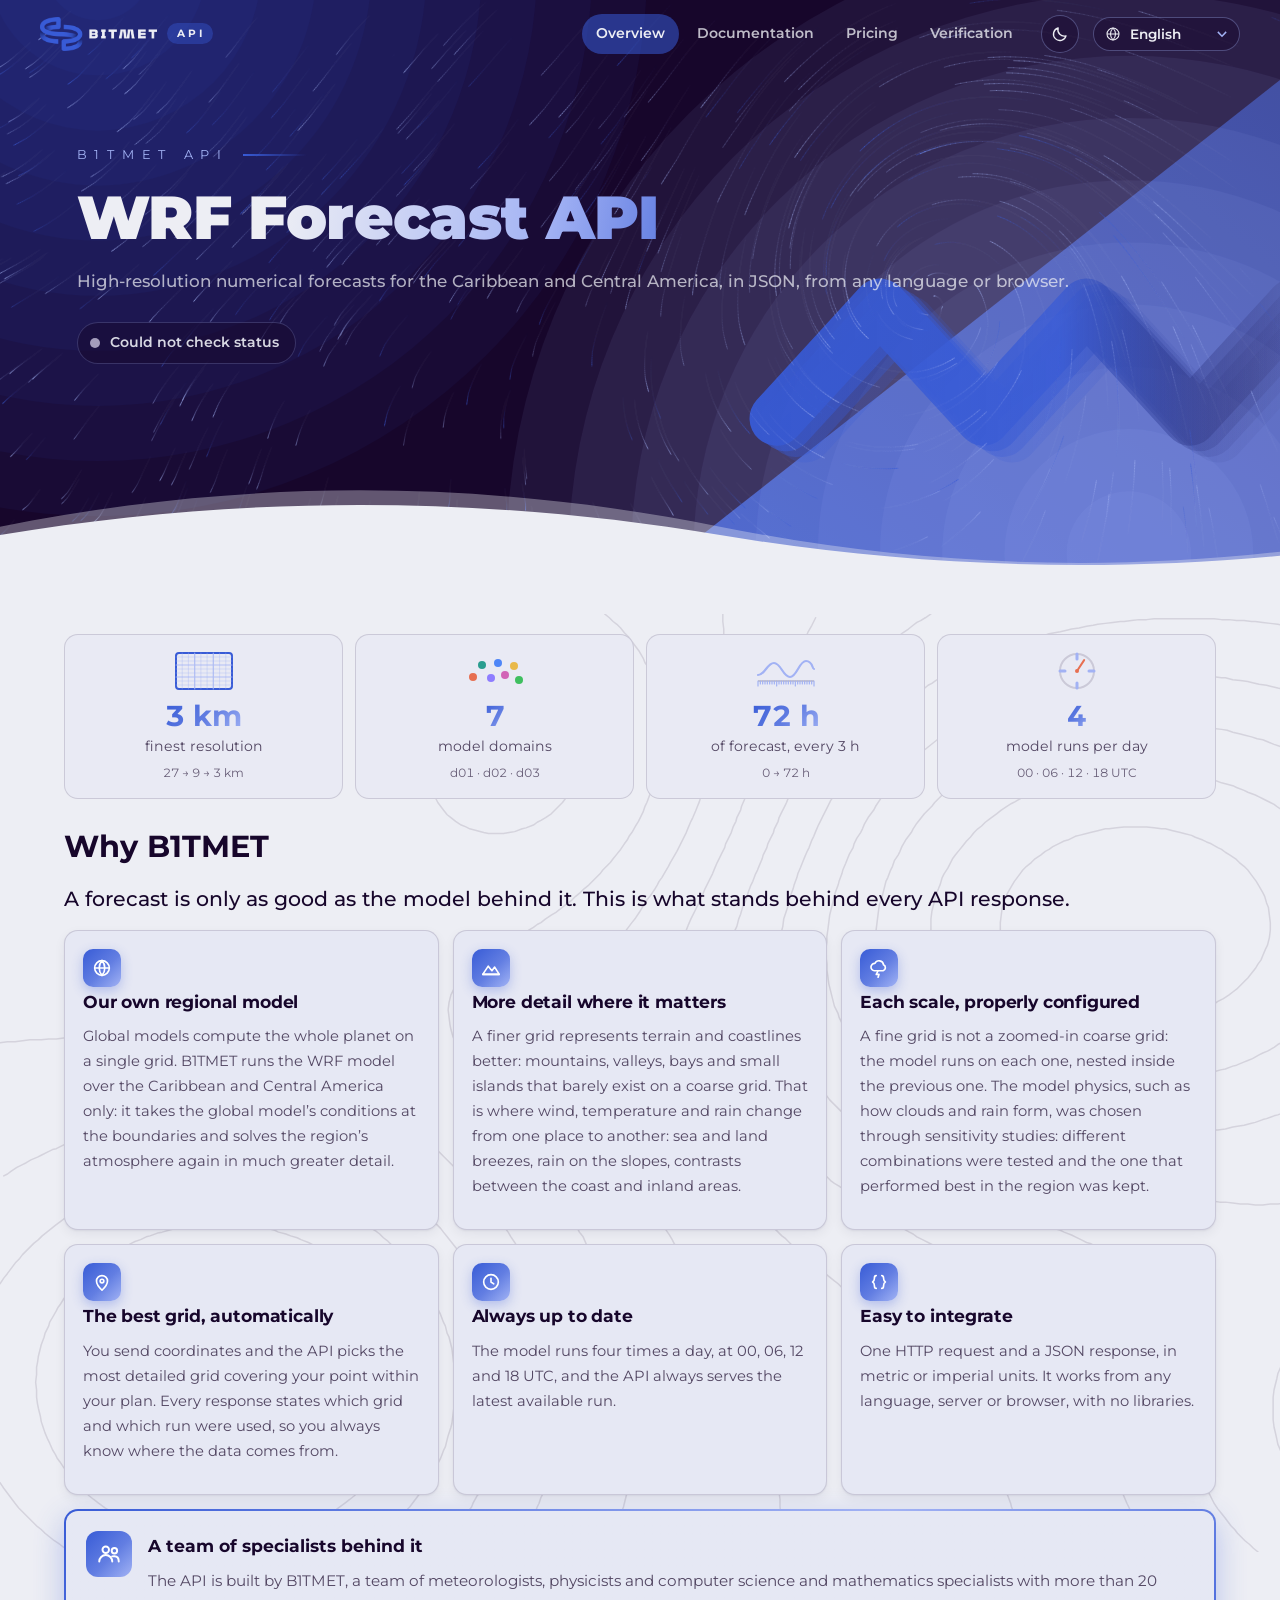
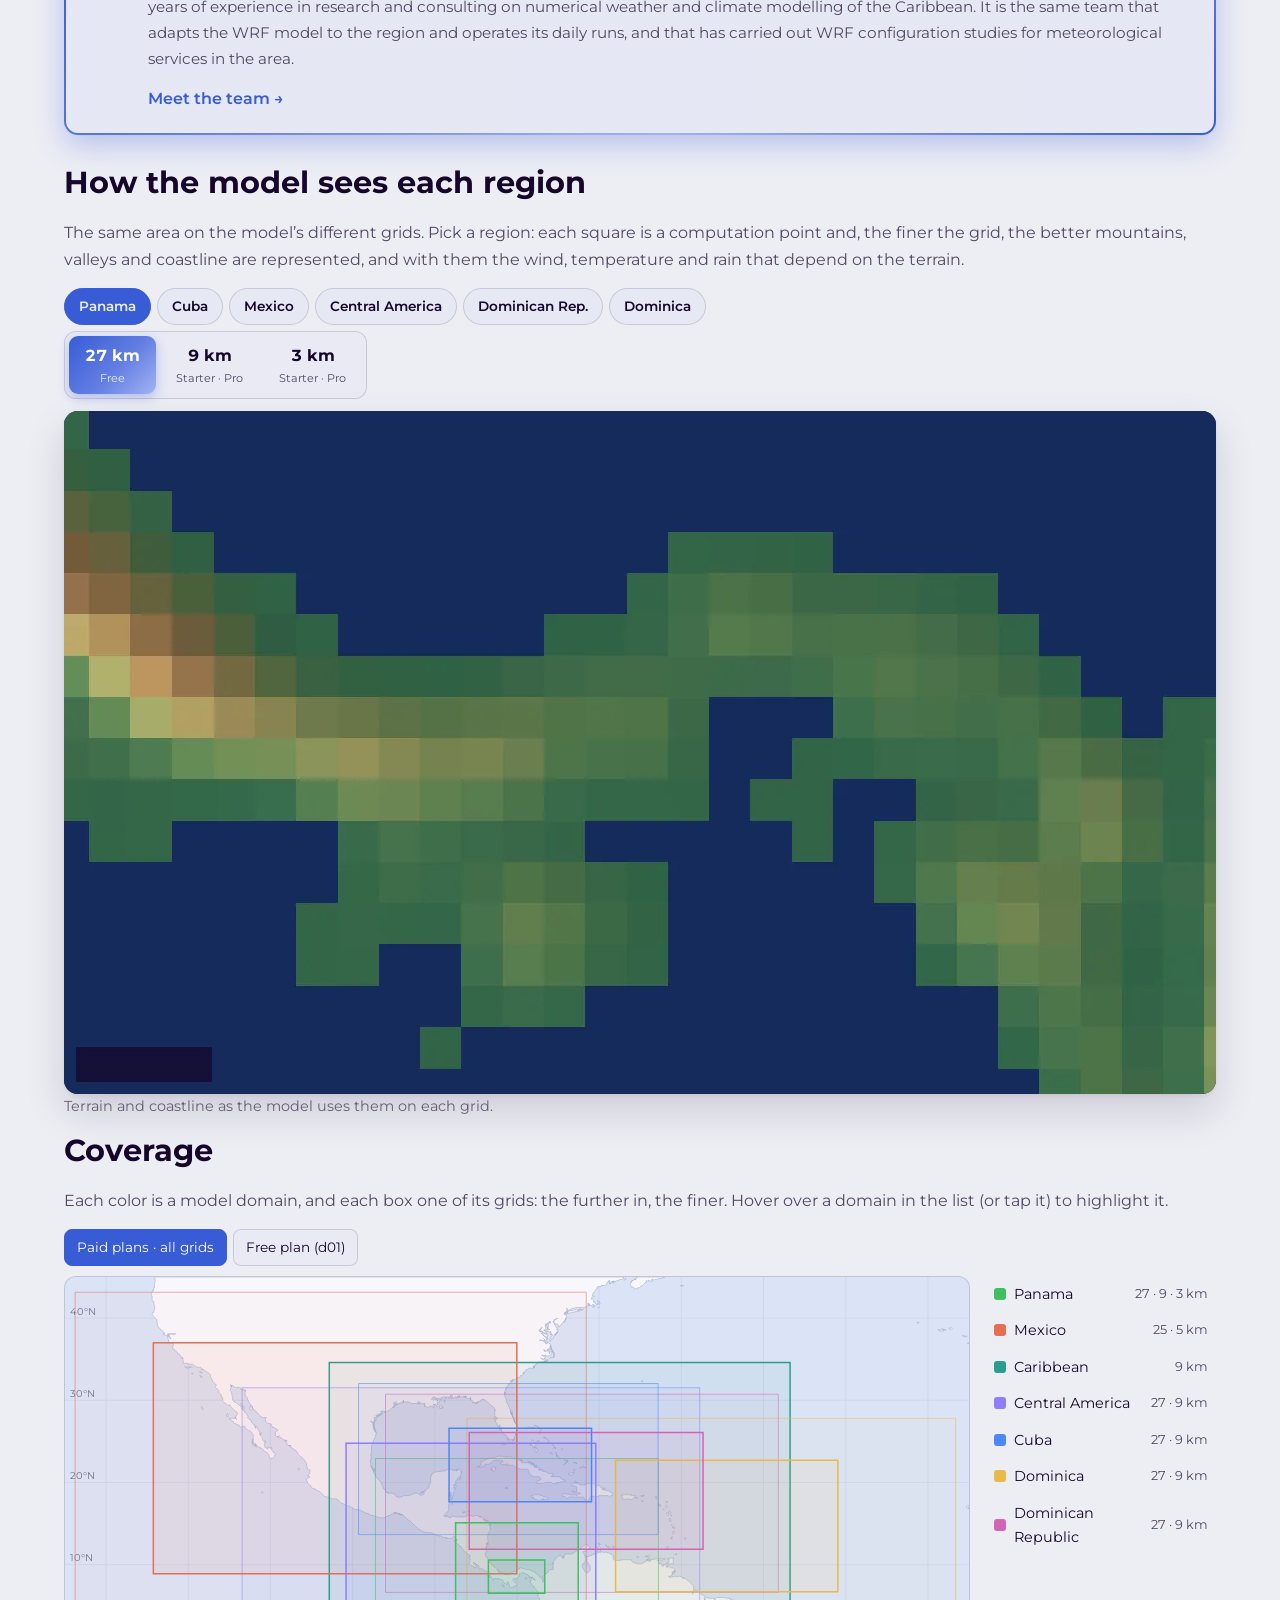
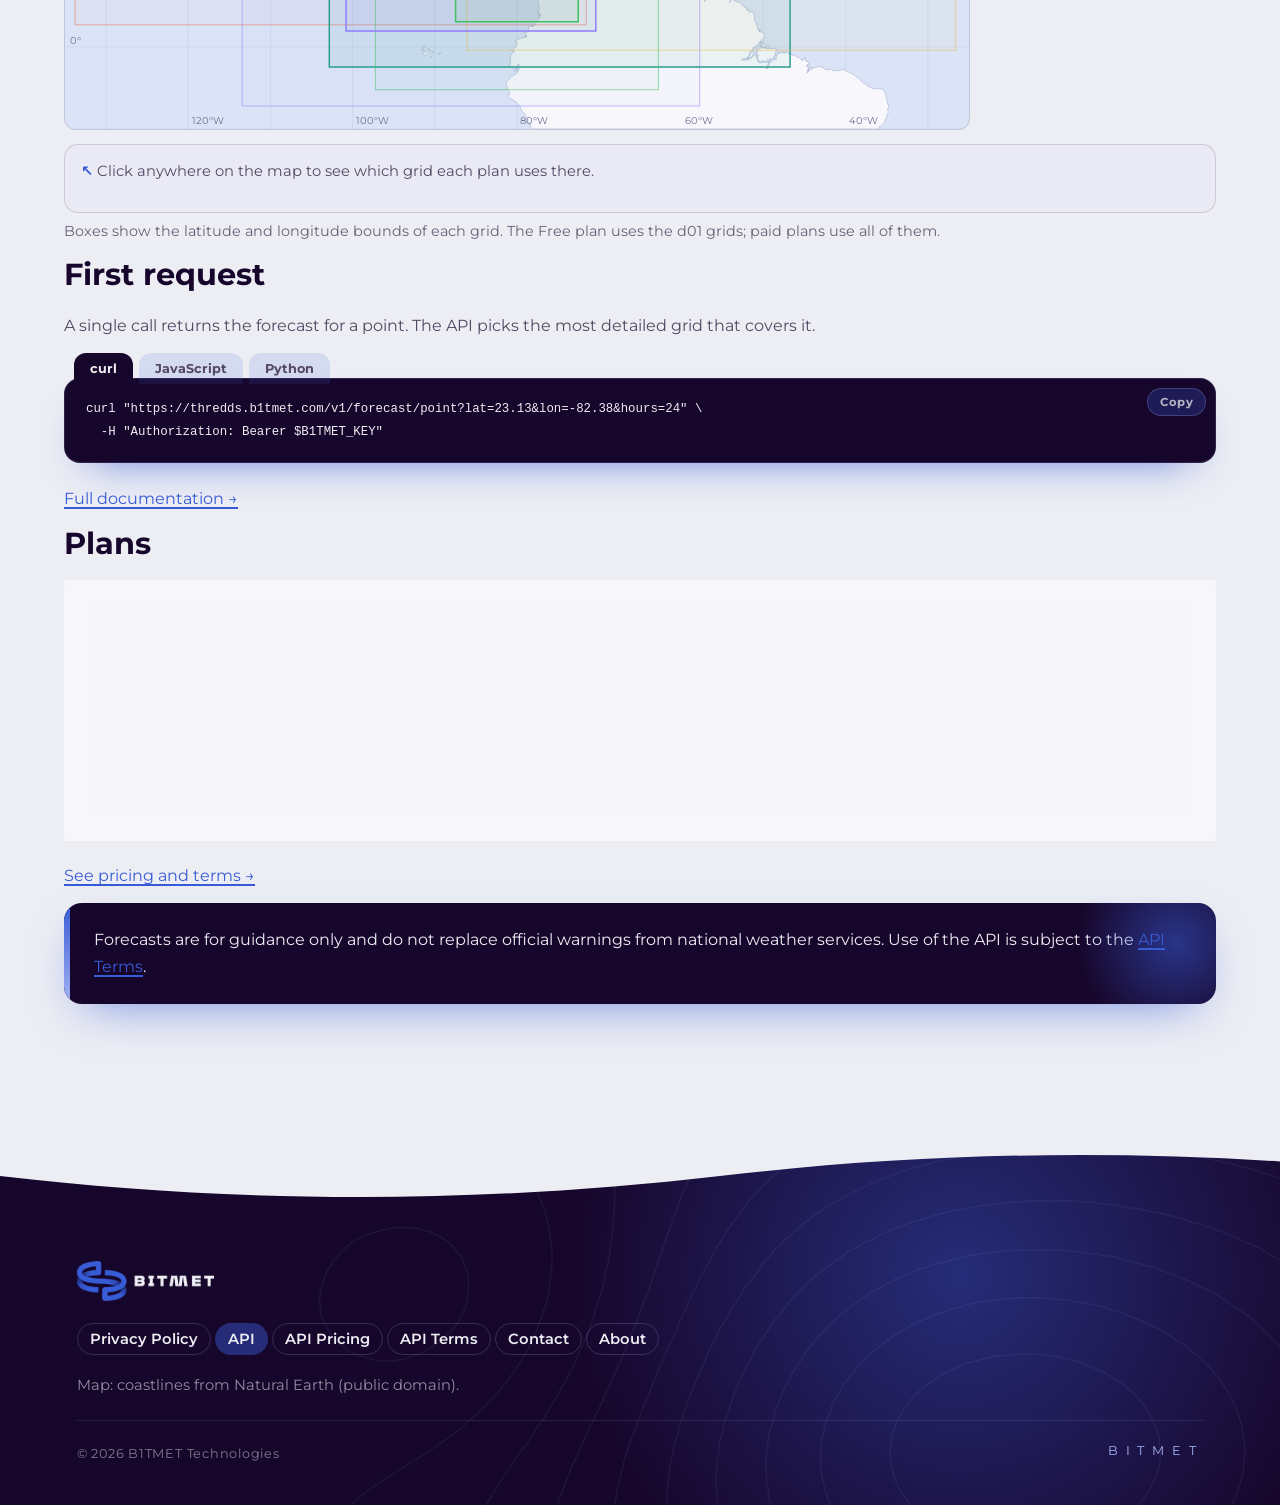
==== index.html @ 3e36da36 "API: portada, docs, precios, alta, claves, verificación y textos legales" ====
<!DOCTYPE html>
<html lang="es" data-lang="es">
  <head>
    <meta charset="utf-8" />
    <meta name="viewport" content="width=device-width, initial-scale=1" />
    <title>API de pronóstico · Forecast API — B1TMET</title>
    <meta name="description" content="API de pronóstico WRF de alta resolución para el Caribe y Centroamérica / High-resolution WRF forecast API for the Caribbean and Central America" />
    <!-- Tarjeta al compartir el enlace (Open Graph / X); en inglés para todos los idiomas -->
    <meta property="og:type" content="website" />
    <meta property="og:site_name" content="B1TMET" />
    <meta property="og:title" content="B1TMET WRF Forecast API" />
    <meta property="og:description" content="High-resolution WRF forecasts for the Caribbean and Central America, up to 3 km, as JSON. Try it on the map, no key needed." />
    <meta property="og:url" content="https://b1tmet.github.io/api/" />
    <meta property="og:image" content="https://b1tmet.github.io/api/assets/og-api.jpg" />
    <meta property="og:image:width" content="1200" />
    <meta property="og:image:height" content="630" />
    <meta property="og:image:alt" content="B1TMET WRF Forecast API — Caribbean &amp; Central America, up to 3 km" />
    <meta name="twitter:card" content="summary_large_image" />
    <meta name="theme-color" content="#17062b" />
    <link rel="icon" href="favicon.ico" sizes="any" />
    <link rel="preload" href="assets/fonts/montserrat-400.woff2" as="font" type="font/woff2" crossorigin />
    <link rel="stylesheet" href="assets/marca.css" />
    <link rel="stylesheet" href="assets/api-comp.css" />
    <script>
      (function () {
        var d = document.documentElement;
        d.className += " js";
        var hr = new Date().getHours();
        d.setAttribute("data-tod", hr >= 5 && hr < 8 ? "dawn" : hr >= 8 && hr < 17 ? "day" : hr >= 17 && hr < 20 ? "dusk" : "night");
        try { var th = localStorage.getItem("b1t-theme"); if (th === "dark" || th === "light") d.setAttribute("data-theme", th); } catch (e) {}

        var S = ["es", "en", "pt", "fr", "it", "nl"], l = null;
        try { l = new URLSearchParams(location.search).get("lang"); } catch (e) {}
        if (S.indexOf(l) >= 0) { try { localStorage.setItem("b1t-lang", l); } catch (e) {} }
        else { try { l = localStorage.getItem("b1t-lang"); } catch (e) {} }
        if (S.indexOf(l) < 0) {
          l = "en";
          var list = navigator.languages || [navigator.language || "en"];
          for (var i = 0; i < list.length; i++) {
            var c = String(list[i] || "").slice(0, 2).toLowerCase();
            if (S.indexOf(c) >= 0) { l = c; break; }
          }
        }
        document.documentElement.setAttribute("data-lang", l);
        document.documentElement.lang = l;
      })();
    </script>
  </head>
  <body>
    <div class="progress" aria-hidden="true"></div>

    <header class="top">
      <a class="brand" href="index.html"><img src="assets/logo-h-light.png" alt="B1TMET" width="138" height="40" /><small>API</small></a>
      <nav class="top-nav" aria-label="API">
        <a href="index.html" aria-current="page"><span lang="es">Inicio</span><span lang="en">Overview</span><span lang="pt">Início</span><span lang="fr">Aperçu</span><span lang="it">Panoramica</span><span lang="nl">Overzicht</span></a>
        <a href="docs.html"><span lang="es">Documentación</span><span lang="en">Documentation</span><span lang="pt">Documentação</span><span lang="fr">Documentation</span><span lang="it">Documentazione</span><span lang="nl">Documentatie</span></a>
        <a href="precios.html"><span lang="es">Precios</span><span lang="en">Pricing</span><span lang="pt">Preços</span><span lang="fr">Tarifs</span><span lang="it">Prezzi</span><span lang="nl">Prijzen</span></a>
        <a href="verificacion.html"><span lang="es">Verificación</span><span lang="en">Verification</span><span lang="pt">Verificação</span><span lang="fr">Vérification</span><span lang="it">Verifica</span><span lang="nl">Verificatie</span></a>
      </nav>
      <button class="theme" type="button" aria-label="Tema">
        <svg class="moon" viewBox="0 0 24 24" aria-hidden="true"><path d="M20 14.5A8.5 8.5 0 0 1 9.5 4a8.5 8.5 0 1 0 10.5 10.5z"/></svg>
        <svg class="sun" viewBox="0 0 24 24" aria-hidden="true"><circle cx="12" cy="12" r="4.2"/><path d="M12 2.5v2.2M12 19.3v2.2M4.6 4.6l1.6 1.6M17.8 17.8l1.6 1.6M2.5 12h2.2M19.3 12h2.2M4.6 19.4l1.6-1.6M17.8 6.2l1.6-1.6"/></svg>
      </button>
      <label class="langsel">
        <svg viewBox="0 0 24 24" aria-hidden="true"><circle cx="12" cy="12" r="9"/><path d="M3 12h18M12 3c2.5 2.7 3.8 5.7 3.8 9s-1.3 6.3-3.8 9c-2.5-2.7-3.8-5.7-3.8-9s1.3-6.3 3.8-9z"/></svg>
        <select id="langsel" aria-label="Idioma / Language">
          <option value="es">Español</option>
          <option value="en">English</option>
          <option value="pt">Português</option>
          <option value="fr">Français</option>
          <option value="it">Italiano</option>
          <option value="nl">Nederlands</option>
        </select>
      </label>
    </header>

    <section class="hero hero-s">
      <div class="hero-art" aria-hidden="true">
        <svg viewBox="0 0 1440 800" preserveAspectRatio="xMidYMid slice">
          <defs>
            <linearGradient id="gPlane" x1="0" y1="1" x2="1" y2="0">
              <stop offset="0" stop-color="#385BD6" stop-opacity=".95" />
              <stop offset="1" stop-color="#385BD6" stop-opacity=".55" />
            </linearGradient>
          </defs>
          <g class="rings r2"><circle cx="110" cy="40" r="60" fill="#385BD6" fill-opacity=".06" /><circle cx="110" cy="40" r="122" fill="#385BD6" fill-opacity=".06" /><circle cx="110" cy="40" r="184" fill="#385BD6" fill-opacity=".06" /><circle cx="110" cy="40" r="246" fill="#385BD6" fill-opacity=".06" /><circle cx="110" cy="40" r="308" fill="#385BD6" fill-opacity=".06" /><circle cx="110" cy="40" r="370" fill="#385BD6" fill-opacity=".06" /><circle cx="110" cy="40" r="432" fill="#385BD6" fill-opacity=".06" /><circle cx="110" cy="40" r="494" fill="#385BD6" fill-opacity=".06" /><circle cx="110" cy="40" r="556" fill="#385BD6" fill-opacity=".06" /><circle cx="110" cy="40" r="618" fill="#385BD6" fill-opacity=".06" /></g>
          <polygon class="plane" points="560,860 1500,120 1500,860" fill="url(#gPlane)" />
          <g class="rings r1"><circle cx="1270" cy="700" r="70" fill="#A2B2F4" fill-opacity=".07" /><circle cx="1270" cy="700" r="140" fill="#A2B2F4" fill-opacity=".07" /><circle cx="1270" cy="700" r="210" fill="#A2B2F4" fill-opacity=".07" /><circle cx="1270" cy="700" r="280" fill="#A2B2F4" fill-opacity=".07" /><circle cx="1270" cy="700" r="350" fill="#A2B2F4" fill-opacity=".07" /><circle cx="1270" cy="700" r="420" fill="#A2B2F4" fill-opacity=".07" /><circle cx="1270" cy="700" r="490" fill="#A2B2F4" fill-opacity=".07" /><circle cx="1270" cy="700" r="560" fill="#A2B2F4" fill-opacity=".07" /><circle cx="1270" cy="700" r="630" fill="#A2B2F4" fill-opacity=".07" /><circle cx="1270" cy="700" r="700" fill="#A2B2F4" fill-opacity=".07" /></g>
        </svg>
      </div>
      <svg class="ribbon" viewBox="0 0 660 320" aria-hidden="true">
        <defs>
          <linearGradient id="gRib" gradientUnits="userSpaceOnUse" x1="40" y1="0" x2="640" y2="0">
            <stop offset="0" stop-color="#385BD6" />
            <stop offset=".55" stop-color="#385BD6" stop-opacity=".75" />
            <stop offset="1" stop-color="#17062B" stop-opacity="0" />
          </linearGradient>
        </defs>
        <g>
          <path class="trail" d="M70 240 L180 120 L290 240 L400 120 L510 240 L620 120" stroke="url(#gRib)" stroke-width="58" opacity=".22" transform="translate(30 18)" />
          <path class="trail" d="M70 240 L180 120 L290 240 L400 120 L510 240 L620 120" stroke="url(#gRib)" stroke-width="58" opacity=".4" transform="translate(20 12)" />
          <path class="trail" d="M70 240 L180 120 L290 240 L400 120 L510 240 L620 120" stroke="url(#gRib)" stroke-width="58" opacity=".65" transform="translate(10 6)" />
          <path class="trail" d="M70 240 L180 120 L290 240 L400 120 L510 240 L620 120" stroke="url(#gRib)" stroke-width="58" />
        </g>
      </svg>
      <canvas class="wind" aria-hidden="true"></canvas>
      <div class="hero-in">
        <p class="eyebrow">B1TMET API</p>
        <h1 lang="es">API de pronóstico WRF</h1>
        <h1 lang="en">WRF Forecast API</h1>
        <h1 lang="pt">API de previsão WRF</h1>
        <h1 lang="fr">API de prévision WRF</h1>
        <h1 lang="it">API di previsione WRF</h1>
        <h1 lang="nl">WRF-weersvoorspellings-API</h1>
        <p class="sub" lang="es">Pronósticos numéricos de alta resolución para el Caribe y Centroamérica, en JSON, desde cualquier lenguaje o navegador.</p>
        <p class="sub" lang="en">High-resolution numerical forecasts for the Caribbean and Central America, in JSON, from any language or browser.</p>
        <p class="sub" lang="pt">Previsões numéricas de alta resolução para o Caribe e a América Central, em JSON, a partir de qualquer linguagem ou navegador.</p>
        <p class="sub" lang="fr">Prévisions numériques à haute résolution pour les Caraïbes et l'Amérique centrale, en JSON, depuis n'importe quel langage ou navigateur.</p>
        <p class="sub" lang="it">Previsioni numeriche ad alta risoluzione per i Caraibi e l'America centrale, in JSON, da qualsiasi linguaggio o browser.</p>
        <p class="sub" lang="nl">Numerieke weersvoorspellingen met hoge resolutie voor het Caribisch gebied en Midden-Amerika, in JSON, vanuit elke programmeertaal of browser.</p>
        <div class="status" id="status" data-state="checking" role="status" aria-live="polite"><span class="dot" aria-hidden="true"></span><span id="status-text">…</span></div>
      </div>
      <div class="edge back" aria-hidden="true"></div>
      <div class="edge" aria-hidden="true"></div>
    </section>

    <main class="app app-docs app-page">
      <article class="card">
        <!-- Cifras: animadas al entrar en pantalla; las dos primeras llevan al mapa, las otras a la documentación -->
        <div class="stats" id="stats">
          <a class="stat" href="#cobertura" data-act="res">
            <svg class="viz" viewBox="0 0 64 40" aria-hidden="true">
              <rect class="g27" x="4" y="2" width="56" height="36" rx="3"/>
              <path class="g9" d="M22.7 2V38M41.3 2V38M4 14H60M4 26H60"/>
              <path class="g3" d="M10.2 2V38M16.4 2V38M28.9 2V38M35.1 2V38M47.6 2V38M53.8 2V38M4 6H60M4 10H60M4 18H60M4 22H60M4 30H60M4 34H60"/>
            </svg>
            <b data-seq="27,9,3" data-unit=" km">3 km</b>
            <div lang="es">resolución máxima</div><div lang="en">finest resolution</div><div lang="pt">resolução máxima</div><div lang="fr">résolution maximale</div><div lang="it">risoluzione massima</div><div lang="nl">hoogste resolutie</div>
            <small class="sub">27 → 9 → 3 km</small>
          </a>
          <a class="stat" href="#cobertura" data-act="doms">
            <svg class="viz" viewBox="0 0 64 40" aria-hidden="true">
              <circle cx="10" cy="26" r="4" fill="#e76f51"/><circle cx="19" cy="14" r="4" fill="#2a9d8f"/><circle cx="28" cy="27" r="4" fill="#8e7dff"/><circle cx="35" cy="12" r="4" fill="#4f86f7"/><circle cx="42" cy="24" r="4" fill="#d264b6"/><circle cx="51" cy="15" r="4" fill="#e9b949"/><circle cx="56" cy="29" r="4" fill="#3fbf5f"/>
            </svg>
            <b data-to="7">7</b>
            <div lang="es">dominios del modelo</div><div lang="en">model domains</div><div lang="pt">domínios do modelo</div><div lang="fr">domaines du modèle</div><div lang="it">domini del modello</div><div lang="nl">modeldomeinen</div>
            <small class="sub">d01 · d02 · d03</small>
          </a>
          <a class="stat" href="docs.html#es-point" data-doc="point">
            <svg class="viz" viewBox="0 0 64 40" aria-hidden="true">
              <path class="axis" d="M4 30H60"/>
              <g class="ticks"></g>
              <path class="curve" d="M4 24C11 24 13 12 20 12S29 26 36 26 45 10 52 10 58 18 60 18" pathLength="1"/>
            </svg>
            <b data-to="72" data-unit=" h">72 h</b>
            <div lang="es">de pronóstico, cada 3 h</div><div lang="en">of forecast, every 3 h</div><div lang="pt">de previsão, a cada 3 h</div><div lang="fr">de prévision, toutes les 3 h</div><div lang="it">di previsione, ogni 3 h</div><div lang="nl">vooruit, elke 3 uur</div>
            <small class="sub">0 → 72 h</small>
          </a>
          <a class="stat" href="docs.html#es-runs" data-doc="runs">
            <svg class="viz clock" viewBox="0 0 64 40" aria-hidden="true">
              <circle class="face" cx="32" cy="20" r="17"/>
              <path class="run" d="M32 3V8M49 20H44M32 37V32M15 20H20"/>
              <path class="hand" d="M32 20V7"/>
              <circle cx="32" cy="20" r="2"/>
            </svg>
            <b data-to="4">4</b>
            <div lang="es">corridas del modelo al día</div><div lang="en">model runs per day</div><div lang="pt">rodadas do modelo por dia</div><div lang="fr">exécutions du modèle par jour</div><div lang="it">esecuzioni del modello al giorno</div><div lang="nl">modelruns per dag</div>
            <small class="sub">00 · 06 · 12 · 18 UTC</small>
          </a>
        </div>


        <!-- Por qué B1TMET (un bloque por idioma) -->
        <section class="why" lang="es">
          <h2>Por qué B1TMET</h2>
          <p class="lead">Un pronóstico vale lo que vale el modelo que lo produce. Esto es lo que hay detrás de cada respuesta de la API.</p>
          <div class="why-grid">
            <div class="why-item">
              <svg viewBox="0 0 24 24" aria-hidden="true"><path d="M4 12h16M12 4a12 12 0 0 1 0 16M12 4a12 12 0 0 0 0 16"/><circle cx="12" cy="12" r="8"/></svg>
              <h3>Modelo regional propio</h3>
              <p>Los modelos globales calculan todo el planeta con una misma malla. B1TMET ejecuta el modelo WRF solo sobre el Caribe y Centroamérica: toma las condiciones del modelo global en los bordes y vuelve a resolver la atmósfera de la región con mucho más detalle.</p>
            </div>
            <div class="why-item">
              <svg viewBox="0 0 24 24" aria-hidden="true"><path d="M3 19l6-9 4 5 3-4 5 8z"/><path d="M3 19h18"/></svg>
              <h3>Más detalle donde se nota</h3>
              <p>Una malla más fina representa mejor el relieve y la línea de costa: montañas, valles, bahías e islas pequeñas que en una malla gruesa casi no existen. Ahí es donde el viento, la temperatura y la lluvia cambian de un lugar a otro: brisas de mar y tierra, lluvia en las laderas, contrastes entre la costa y el interior.</p>
            </div>
            <div class="why-item">
              <svg viewBox="0 0 24 24" aria-hidden="true"><path d="M7 15a4 4 0 0 1 .5-8 5 5 0 0 1 9.5 1.5A3.5 3.5 0 0 1 16.5 15z"/><path d="M11 15l-2 4h3l-1 3"/></svg>
              <h3>Cada escala, bien configurada</h3>
              <p>Una malla fina no es una ampliación de la gruesa: el modelo se ejecuta en cada una, anidada dentro de la anterior. La física del modelo, como la formación de nubes y lluvia, se eligió con estudios de sensibilidad: se probaron distintas combinaciones y se quedó la que mejor resultado dio en la región.</p>
            </div>
            <div class="why-item">
              <svg viewBox="0 0 24 24" aria-hidden="true"><path d="M12 21s-6-5.5-6-10a6 6 0 0 1 12 0c0 4.5-6 10-6 10z"/><circle cx="12" cy="11" r="2"/></svg>
              <h3>La mejor malla, sin pedirla</h3>
              <p>Envías unas coordenadas y la API elige la malla más detallada que cubre tu punto dentro de tu plan. Cada respuesta indica qué malla y qué corrida se usaron: sabes siempre de dónde sale el dato.</p>
            </div>
            <div class="why-item">
              <svg viewBox="0 0 24 24" aria-hidden="true"><circle cx="12" cy="12" r="8"/><path d="M12 8v4l3 2"/></svg>
              <h3>Siempre al día</h3>
              <p>El modelo se ejecuta cuatro veces al día, a las 00, 06, 12 y 18 UTC, y la API sirve siempre la corrida más reciente disponible.</p>
            </div>
            <div class="why-item">
              <svg viewBox="0 0 24 24" aria-hidden="true"><path d="M9 5c-2 0-2 1.5-2 3s0 3-2 4c2 1 2 2.5 2 4s0 3 2 3M15 5c2 0 2 1.5 2 3s0 3 2 4c-2 1-2 2.5-2 4s0 3-2 3"/></svg>
              <h3>Fácil de integrar</h3>
              <p>Una petición HTTP y una respuesta en JSON, en unidades métricas o imperiales. Funciona desde cualquier lenguaje, servidor o navegador, sin librerías.</p>
            </div>
          </div>
          <div class="team">
            <svg viewBox="0 0 24 24" aria-hidden="true"><circle cx="9" cy="8" r="3"/><circle cx="17" cy="9" r="2.5"/><path d="M3 19c0-3.3 2.7-6 6-6s6 2.7 6 6M15 14.2c.6-.1 1.3-.2 2-.2 2.8 0 4 1.8 4 5"/></svg>
            <div>
              <h3>Detrás hay un equipo de especialistas</h3>
              <p>La API la desarrolla B1TMET, un equipo de meteorólogos, físicos y especialistas en computación y matemáticas con más de 20 años de experiencia en investigación y consultoría en modelación numérica del tiempo y el clima del Caribe. Es el mismo equipo que adapta el modelo WRF a la región y opera sus corridas a diario, y que ha realizado estudios de configuración de WRF para servicios meteorológicos de la zona.</p>
              <a href="https://b1tmet.mx" target="_blank" rel="noopener">Conoce al equipo →</a>
            </div>
          </div>
        </section>
        <section class="why" lang="en">
          <h2>Why B1TMET</h2>
          <p class="lead">A forecast is only as good as the model behind it. This is what stands behind every API response.</p>
          <div class="why-grid">
            <div class="why-item">
              <svg viewBox="0 0 24 24" aria-hidden="true"><path d="M4 12h16M12 4a12 12 0 0 1 0 16M12 4a12 12 0 0 0 0 16"/><circle cx="12" cy="12" r="8"/></svg>
              <h3>Our own regional model</h3>
              <p>Global models compute the whole planet on a single grid. B1TMET runs the WRF model over the Caribbean and Central America only: it takes the global model’s conditions at the boundaries and solves the region’s atmosphere again in much greater detail.</p>
            </div>
            <div class="why-item">
              <svg viewBox="0 0 24 24" aria-hidden="true"><path d="M3 19l6-9 4 5 3-4 5 8z"/><path d="M3 19h18"/></svg>
              <h3>More detail where it matters</h3>
              <p>A finer grid represents terrain and coastlines better: mountains, valleys, bays and small islands that barely exist on a coarse grid. That is where wind, temperature and rain change from one place to another: sea and land breezes, rain on the slopes, contrasts between the coast and inland areas.</p>
            </div>
            <div class="why-item">
              <svg viewBox="0 0 24 24" aria-hidden="true"><path d="M7 15a4 4 0 0 1 .5-8 5 5 0 0 1 9.5 1.5A3.5 3.5 0 0 1 16.5 15z"/><path d="M11 15l-2 4h3l-1 3"/></svg>
              <h3>Each scale, properly configured</h3>
              <p>A fine grid is not a zoomed-in coarse grid: the model runs on each one, nested inside the previous one. The model physics, such as how clouds and rain form, was chosen through sensitivity studies: different combinations were tested and the one that performed best in the region was kept.</p>
            </div>
            <div class="why-item">
              <svg viewBox="0 0 24 24" aria-hidden="true"><path d="M12 21s-6-5.5-6-10a6 6 0 0 1 12 0c0 4.5-6 10-6 10z"/><circle cx="12" cy="11" r="2"/></svg>
              <h3>The best grid, automatically</h3>
              <p>You send coordinates and the API picks the most detailed grid covering your point within your plan. Every response states which grid and which run were used, so you always know where the data comes from.</p>
            </div>
            <div class="why-item">
              <svg viewBox="0 0 24 24" aria-hidden="true"><circle cx="12" cy="12" r="8"/><path d="M12 8v4l3 2"/></svg>
              <h3>Always up to date</h3>
              <p>The model runs four times a day, at 00, 06, 12 and 18 UTC, and the API always serves the latest available run.</p>
            </div>
            <div class="why-item">
              <svg viewBox="0 0 24 24" aria-hidden="true"><path d="M9 5c-2 0-2 1.5-2 3s0 3-2 4c2 1 2 2.5 2 4s0 3 2 3M15 5c2 0 2 1.5 2 3s0 3 2 4c-2 1-2 2.5-2 4s0 3-2 3"/></svg>
              <h3>Easy to integrate</h3>
              <p>One HTTP request and a JSON response, in metric or imperial units. It works from any language, server or browser, with no libraries.</p>
            </div>
          </div>
          <div class="team">
            <svg viewBox="0 0 24 24" aria-hidden="true"><circle cx="9" cy="8" r="3"/><circle cx="17" cy="9" r="2.5"/><path d="M3 19c0-3.3 2.7-6 6-6s6 2.7 6 6M15 14.2c.6-.1 1.3-.2 2-.2 2.8 0 4 1.8 4 5"/></svg>
            <div>
              <h3>A team of specialists behind it</h3>
              <p>The API is built by B1TMET, a team of meteorologists, physicists and computer science and mathematics specialists with more than 20 years of experience in research and consulting on numerical weather and climate modelling of the Caribbean. It is the same team that adapts the WRF model to the region and operates its daily runs, and that has carried out WRF configuration studies for meteorological services in the area.</p>
              <a href="https://b1tmet.mx" target="_blank" rel="noopener">Meet the team →</a>
            </div>
          </div>
        </section>
        <section class="why" lang="pt">
          <h2>Por que a B1TMET</h2>
          <p class="lead">Uma previsão vale o que vale o modelo que a produz. Isto é o que está por trás de cada resposta da API.</p>
          <div class="why-grid">
            <div class="why-item">
              <svg viewBox="0 0 24 24" aria-hidden="true"><path d="M4 12h16M12 4a12 12 0 0 1 0 16M12 4a12 12 0 0 0 0 16"/><circle cx="12" cy="12" r="8"/></svg>
              <h3>Modelo regional próprio</h3>
              <p>Os modelos globais calculam o planeta inteiro com uma mesma grade. A B1TMET executa o modelo WRF apenas sobre o Caribe e a América Central: recebe as condições do modelo global nas bordas e volta a resolver a atmosfera da região com muito mais detalhe.</p>
            </div>
            <div class="why-item">
              <svg viewBox="0 0 24 24" aria-hidden="true"><path d="M3 19l6-9 4 5 3-4 5 8z"/><path d="M3 19h18"/></svg>
              <h3>Mais detalhe onde faz diferença</h3>
              <p>Uma grade mais fina representa melhor o relevo e a linha da costa: montanhas, vales, baías e ilhas pequenas que numa grade grossa quase não existem. É aí que o vento, a temperatura e a chuva mudam de um lugar para outro: brisas marítimas e terrestres, chuva nas encostas, contrastes entre o litoral e o interior.</p>
            </div>
            <div class="why-item">
              <svg viewBox="0 0 24 24" aria-hidden="true"><path d="M7 15a4 4 0 0 1 .5-8 5 5 0 0 1 9.5 1.5A3.5 3.5 0 0 1 16.5 15z"/><path d="M11 15l-2 4h3l-1 3"/></svg>
              <h3>Cada escala, bem configurada</h3>
              <p>Uma grade fina não é uma ampliação da grossa: o modelo é executado em cada uma, aninhada dentro da anterior. A física do modelo, como a formação de nuvens e chuva, foi escolhida com estudos de sensibilidade: testaram-se várias combinações e ficou a que deu melhor resultado na região.</p>
            </div>
            <div class="why-item">
              <svg viewBox="0 0 24 24" aria-hidden="true"><path d="M12 21s-6-5.5-6-10a6 6 0 0 1 12 0c0 4.5-6 10-6 10z"/><circle cx="12" cy="11" r="2"/></svg>
              <h3>A melhor grade, sem pedir</h3>
              <p>Você envia coordenadas e a API escolhe a grade mais detalhada que cobre o seu ponto dentro do seu plano. Cada resposta indica que grade e que rodada foram usadas: você sempre sabe de onde vem o dado.</p>
            </div>
            <div class="why-item">
              <svg viewBox="0 0 24 24" aria-hidden="true"><circle cx="12" cy="12" r="8"/><path d="M12 8v4l3 2"/></svg>
              <h3>Sempre atualizada</h3>
              <p>O modelo é executado quatro vezes por dia, às 00, 06, 12 e 18 UTC, e a API serve sempre a rodada mais recente disponível.</p>
            </div>
            <div class="why-item">
              <svg viewBox="0 0 24 24" aria-hidden="true"><path d="M9 5c-2 0-2 1.5-2 3s0 3-2 4c2 1 2 2.5 2 4s0 3 2 3M15 5c2 0 2 1.5 2 3s0 3 2 4c-2 1-2 2.5-2 4s0 3-2 3"/></svg>
              <h3>Fácil de integrar</h3>
              <p>Uma requisição HTTP e uma resposta em JSON, em unidades métricas ou imperiais. Funciona em qualquer linguagem, servidor ou navegador, sem bibliotecas.</p>
            </div>
          </div>
          <div class="team">
            <svg viewBox="0 0 24 24" aria-hidden="true"><circle cx="9" cy="8" r="3"/><circle cx="17" cy="9" r="2.5"/><path d="M3 19c0-3.3 2.7-6 6-6s6 2.7 6 6M15 14.2c.6-.1 1.3-.2 2-.2 2.8 0 4 1.8 4 5"/></svg>
            <div>
              <h3>Por trás, uma equipe de especialistas</h3>
              <p>A API é desenvolvida pela B1TMET, uma equipe de meteorologistas, físicos e especialistas em computação e matemática com mais de 20 anos de experiência em pesquisa e consultoria em modelagem numérica do tempo e do clima do Caribe. É a mesma equipe que adapta o modelo WRF à região e opera as suas rodadas diárias, e que realizou estudos de configuração do WRF para serviços meteorológicos da área.</p>
              <a href="https://b1tmet.mx" target="_blank" rel="noopener">Conheça a equipe →</a>
            </div>
          </div>
        </section>
        <section class="why" lang="fr">
          <h2>Pourquoi B1TMET</h2>
          <p class="lead">Une prévision vaut ce que vaut le modèle qui la produit. Voici ce qu’il y a derrière chaque réponse de l’API.</p>
          <div class="why-grid">
            <div class="why-item">
              <svg viewBox="0 0 24 24" aria-hidden="true"><path d="M4 12h16M12 4a12 12 0 0 1 0 16M12 4a12 12 0 0 0 0 16"/><circle cx="12" cy="12" r="8"/></svg>
              <h3>Un modèle régional propre</h3>
              <p>Les modèles globaux calculent toute la planète avec une même grille. B1TMET exécute le modèle WRF uniquement sur les Caraïbes et l’Amérique centrale : il reçoit les conditions du modèle global aux bords et résout à nouveau l’atmosphère de la région avec beaucoup plus de détail.</p>
            </div>
            <div class="why-item">
              <svg viewBox="0 0 24 24" aria-hidden="true"><path d="M3 19l6-9 4 5 3-4 5 8z"/><path d="M3 19h18"/></svg>
              <h3>Plus de détail là où ça compte</h3>
              <p>Une grille plus fine représente mieux le relief et le trait de côte : montagnes, vallées, baies et petites îles qui existent à peine sur une grille grossière. C’est là que le vent, la température et la pluie changent d’un endroit à l’autre : brises de mer et de terre, pluie sur les versants, contrastes entre la côte et l’intérieur.</p>
            </div>
            <div class="why-item">
              <svg viewBox="0 0 24 24" aria-hidden="true"><path d="M7 15a4 4 0 0 1 .5-8 5 5 0 0 1 9.5 1.5A3.5 3.5 0 0 1 16.5 15z"/><path d="M11 15l-2 4h3l-1 3"/></svg>
              <h3>Chaque échelle, bien configurée</h3>
              <p>Une grille fine n’est pas un agrandissement de la grille grossière : le modèle est exécuté sur chacune, imbriquée dans la précédente. La physique du modèle, comme la formation des nuages et de la pluie, a été choisie par des études de sensibilité : plusieurs combinaisons ont été testées et la plus performante dans la région a été retenue.</p>
            </div>
            <div class="why-item">
              <svg viewBox="0 0 24 24" aria-hidden="true"><path d="M12 21s-6-5.5-6-10a6 6 0 0 1 12 0c0 4.5-6 10-6 10z"/><circle cx="12" cy="11" r="2"/></svg>
              <h3>La meilleure grille, automatiquement</h3>
              <p>Vous envoyez des coordonnées et l’API choisit la grille la plus détaillée qui couvre votre point dans votre offre. Chaque réponse indique la grille et l’exécution utilisées : vous savez toujours d’où vient la donnée.</p>
            </div>
            <div class="why-item">
              <svg viewBox="0 0 24 24" aria-hidden="true"><circle cx="12" cy="12" r="8"/><path d="M12 8v4l3 2"/></svg>
              <h3>Toujours à jour</h3>
              <p>Le modèle est exécuté quatre fois par jour, à 00, 06, 12 et 18 UTC, et l’API sert toujours l’exécution la plus récente disponible.</p>
            </div>
            <div class="why-item">
              <svg viewBox="0 0 24 24" aria-hidden="true"><path d="M9 5c-2 0-2 1.5-2 3s0 3-2 4c2 1 2 2.5 2 4s0 3 2 3M15 5c2 0 2 1.5 2 3s0 3 2 4c-2 1-2 2.5-2 4s0 3-2 3"/></svg>
              <h3>Facile à intégrer</h3>
              <p>Une requête HTTP et une réponse en JSON, en unités métriques ou impériales. Fonctionne depuis n’importe quel langage, serveur ou navigateur, sans bibliothèque.</p>
            </div>
          </div>
          <div class="team">
            <svg viewBox="0 0 24 24" aria-hidden="true"><circle cx="9" cy="8" r="3"/><circle cx="17" cy="9" r="2.5"/><path d="M3 19c0-3.3 2.7-6 6-6s6 2.7 6 6M15 14.2c.6-.1 1.3-.2 2-.2 2.8 0 4 1.8 4 5"/></svg>
            <div>
              <h3>Une équipe de spécialistes derrière l’API</h3>
              <p>L’API est développée par B1TMET, une équipe de météorologues, de physiciens et de spécialistes en informatique et en mathématiques forte de plus de 20 ans d’expérience en recherche et en conseil sur la modélisation numérique du temps et du climat des Caraïbes. C’est la même équipe qui adapte le modèle WRF à la région et en opère les exécutions quotidiennes, et qui a réalisé des études de configuration de WRF pour des services météorologiques de la zone.</p>
              <a href="https://b1tmet.mx" target="_blank" rel="noopener">Découvrir l’équipe →</a>
            </div>
          </div>
        </section>
        <section class="why" lang="it">
          <h2>Perché B1TMET</h2>
          <p class="lead">Una previsione vale quanto il modello che la produce. Ecco cosa c’è dietro ogni risposta dell’API.</p>
          <div class="why-grid">
            <div class="why-item">
              <svg viewBox="0 0 24 24" aria-hidden="true"><path d="M4 12h16M12 4a12 12 0 0 1 0 16M12 4a12 12 0 0 0 0 16"/><circle cx="12" cy="12" r="8"/></svg>
              <h3>Un modello regionale proprio</h3>
              <p>I modelli globali calcolano l’intero pianeta con un’unica griglia. B1TMET esegue il modello WRF solo sui Caraibi e sull’America centrale: riceve le condizioni del modello globale ai bordi e risolve di nuovo l’atmosfera della regione con molto più dettaglio.</p>
            </div>
            <div class="why-item">
              <svg viewBox="0 0 24 24" aria-hidden="true"><path d="M3 19l6-9 4 5 3-4 5 8z"/><path d="M3 19h18"/></svg>
              <h3>Più dettaglio dove conta</h3>
              <p>Una griglia più fine rappresenta meglio il rilievo e la linea di costa: montagne, valli, baie e piccole isole che in una griglia grossolana quasi non esistono. È lì che vento, temperatura e pioggia cambiano da un luogo all’altro: brezze di mare e di terra, pioggia sui versanti, contrasti tra la costa e l’entroterra.</p>
            </div>
            <div class="why-item">
              <svg viewBox="0 0 24 24" aria-hidden="true"><path d="M7 15a4 4 0 0 1 .5-8 5 5 0 0 1 9.5 1.5A3.5 3.5 0 0 1 16.5 15z"/><path d="M11 15l-2 4h3l-1 3"/></svg>
              <h3>Ogni scala, ben configurata</h3>
              <p>Una griglia fine non è un ingrandimento di quella grossolana: il modello viene eseguito su ciascuna, annidata nella precedente. La fisica del modello, come la formazione di nubi e pioggia, è stata scelta con studi di sensibilità: sono state provate diverse combinazioni ed è stata tenuta quella che ha dato i risultati migliori nella regione.</p>
            </div>
            <div class="why-item">
              <svg viewBox="0 0 24 24" aria-hidden="true"><path d="M12 21s-6-5.5-6-10a6 6 0 0 1 12 0c0 4.5-6 10-6 10z"/><circle cx="12" cy="11" r="2"/></svg>
              <h3>La griglia migliore, in automatico</h3>
              <p>Invii delle coordinate e l’API sceglie la griglia più dettagliata che copre il tuo punto nel tuo piano. Ogni risposta indica quale griglia e quale esecuzione sono state usate: sai sempre da dove viene il dato.</p>
            </div>
            <div class="why-item">
              <svg viewBox="0 0 24 24" aria-hidden="true"><circle cx="12" cy="12" r="8"/><path d="M12 8v4l3 2"/></svg>
              <h3>Sempre aggiornata</h3>
              <p>Il modello viene eseguito quattro volte al giorno, alle 00, 06, 12 e 18 UTC, e l’API fornisce sempre l’esecuzione più recente disponibile.</p>
            </div>
            <div class="why-item">
              <svg viewBox="0 0 24 24" aria-hidden="true"><path d="M9 5c-2 0-2 1.5-2 3s0 3-2 4c2 1 2 2.5 2 4s0 3 2 3M15 5c2 0 2 1.5 2 3s0 3 2 4c-2 1-2 2.5-2 4s0 3-2 3"/></svg>
              <h3>Facile da integrare</h3>
              <p>Una richiesta HTTP e una risposta in JSON, in unità metriche o imperiali. Funziona da qualsiasi linguaggio, server o browser, senza librerie.</p>
            </div>
          </div>
          <div class="team">
            <svg viewBox="0 0 24 24" aria-hidden="true"><circle cx="9" cy="8" r="3"/><circle cx="17" cy="9" r="2.5"/><path d="M3 19c0-3.3 2.7-6 6-6s6 2.7 6 6M15 14.2c.6-.1 1.3-.2 2-.2 2.8 0 4 1.8 4 5"/></svg>
            <div>
              <h3>Dietro c’è un team di specialisti</h3>
              <p>L’API è sviluppata da B1TMET, un team di meteorologi, fisici e specialisti in informatica e matematica con oltre 20 anni di esperienza nella ricerca e nella consulenza sulla modellazione numerica del tempo e del clima dei Caraibi. È lo stesso team che adatta il modello WRF alla regione e ne gestisce le esecuzioni quotidiane, e che ha realizzato studi di configurazione di WRF per servizi meteorologici dell’area.</p>
              <a href="https://b1tmet.mx" target="_blank" rel="noopener">Scopri il team →</a>
            </div>
          </div>
        </section>
        <section class="why" lang="nl">
          <h2>Waarom B1TMET</h2>
          <p class="lead">Een verwachting is zo goed als het model dat haar maakt. Dit zit er achter elk antwoord van de API.</p>
          <div class="why-grid">
            <div class="why-item">
              <svg viewBox="0 0 24 24" aria-hidden="true"><path d="M4 12h16M12 4a12 12 0 0 1 0 16M12 4a12 12 0 0 0 0 16"/><circle cx="12" cy="12" r="8"/></svg>
              <h3>Een eigen regionaal model</h3>
              <p>Mondiale modellen rekenen de hele planeet door met één rooster. B1TMET draait het WRF-model alleen boven het Caribisch gebied en Midden-Amerika: het neemt de omstandigheden van het mondiale model aan de randen over en berekent de atmosfeer van de regio opnieuw, veel gedetailleerder.</p>
            </div>
            <div class="why-item">
              <svg viewBox="0 0 24 24" aria-hidden="true"><path d="M3 19l6-9 4 5 3-4 5 8z"/><path d="M3 19h18"/></svg>
              <h3>Meer detail waar het telt</h3>
              <p>Een fijner rooster geeft reliëf en kustlijn beter weer: bergen, dalen, baaien en kleine eilanden die in een grof rooster nauwelijks bestaan. Juist daar veranderen wind, temperatuur en regen van plek tot plek: zee- en landbries, regen op de hellingen, verschillen tussen kust en binnenland.</p>
            </div>
            <div class="why-item">
              <svg viewBox="0 0 24 24" aria-hidden="true"><path d="M7 15a4 4 0 0 1 .5-8 5 5 0 0 1 9.5 1.5A3.5 3.5 0 0 1 16.5 15z"/><path d="M11 15l-2 4h3l-1 3"/></svg>
              <h3>Elke schaal, goed ingesteld</h3>
              <p>Een fijn rooster is geen uitvergroting van het grove: het model draait op elk rooster, genest in het vorige. De modelfysica, zoals de vorming van wolken en regen, is gekozen met gevoeligheidsstudies: verschillende combinaties zijn getest en de combinatie met de beste resultaten in de regio is behouden.</p>
            </div>
            <div class="why-item">
              <svg viewBox="0 0 24 24" aria-hidden="true"><path d="M12 21s-6-5.5-6-10a6 6 0 0 1 12 0c0 4.5-6 10-6 10z"/><circle cx="12" cy="11" r="2"/></svg>
              <h3>Het beste rooster, automatisch</h3>
              <p>Je stuurt coördinaten en de API kiest het meest gedetailleerde rooster dat je punt binnen je abonnement dekt. Elk antwoord vermeldt welk rooster en welke run zijn gebruikt: je weet altijd waar de gegevens vandaan komen.</p>
            </div>
            <div class="why-item">
              <svg viewBox="0 0 24 24" aria-hidden="true"><circle cx="12" cy="12" r="8"/><path d="M12 8v4l3 2"/></svg>
              <h3>Altijd actueel</h3>
              <p>Het model draait vier keer per dag, om 00, 06, 12 en 18 UTC, en de API levert altijd de meest recente beschikbare run.</p>
            </div>
            <div class="why-item">
              <svg viewBox="0 0 24 24" aria-hidden="true"><path d="M9 5c-2 0-2 1.5-2 3s0 3-2 4c2 1 2 2.5 2 4s0 3 2 3M15 5c2 0 2 1.5 2 3s0 3 2 4c-2 1-2 2.5-2 4s0 3-2 3"/></svg>
              <h3>Eenvoudig te integreren</h3>
              <p>Eén HTTP-verzoek en een antwoord in JSON, in metrische of imperiale eenheden. Werkt vanuit elke programmeertaal, server of browser, zonder bibliotheken.</p>
            </div>
          </div>
          <div class="team">
            <svg viewBox="0 0 24 24" aria-hidden="true"><circle cx="9" cy="8" r="3"/><circle cx="17" cy="9" r="2.5"/><path d="M3 19c0-3.3 2.7-6 6-6s6 2.7 6 6M15 14.2c.6-.1 1.3-.2 2-.2 2.8 0 4 1.8 4 5"/></svg>
            <div>
              <h3>Een team van specialisten erachter</h3>
              <p>De API wordt ontwikkeld door B1TMET, een team van meteorologen, natuurkundigen en specialisten in informatica en wiskunde met meer dan 20 jaar ervaring in onderzoek en advies op het gebied van numerieke weer- en klimaatmodellering van het Caribisch gebied. Het is hetzelfde team dat het WRF-model aanpast aan de regio en de dagelijkse runs uitvoert, en dat WRF-configuratiestudies heeft gedaan voor meteorologische diensten in het gebied.</p>
              <a href="https://b1tmet.mx" target="_blank" rel="noopener">Maak kennis met het team →</a>
            </div>
          </div>
        </section>

        <!-- Relieve por región en sus mallas (imágenes de HGT de los wrfout, export_terrain.py) -->
        <section class="terrain" id="relieve">
          <h2 lang="es">Así ve el modelo cada región</h2><h2 lang="en">How the model sees each region</h2><h2 lang="pt">Como o modelo vê cada região</h2><h2 lang="fr">Comment le modèle voit chaque région</h2><h2 lang="it">Come il modello vede ogni regione</h2><h2 lang="nl">Zo ziet het model elke regio</h2>
          <p lang="es">La misma zona en las distintas mallas del modelo. Elige una región: cada cuadro es un punto de cálculo y, cuanto más fina la malla, mejor se representan las montañas, los valles y la costa, y con ellos el viento, la temperatura y la lluvia que dependen del relieve.</p>
          <p lang="en">The same area on the model’s different grids. Pick a region: each square is a computation point and, the finer the grid, the better mountains, valleys and coastline are represented, and with them the wind, temperature and rain that depend on the terrain.</p>
          <p lang="pt">A mesma área nas diferentes grades do modelo. Escolha uma região: cada quadrado é um ponto de cálculo e, quanto mais fina a grade, melhor são representados as montanhas, os vales e a costa, e com eles o vento, a temperatura e a chuva que dependem do relevo.</p>
          <p lang="fr">La même zone sur les différentes grilles du modèle. Choisissez une région : chaque carré est un point de calcul et, plus la grille est fine, mieux sont représentés les montagnes, les vallées et le littoral, et avec eux le vent, la température et la pluie qui dépendent du relief.</p>
          <p lang="it">La stessa area nelle diverse griglie del modello. Scegli una regione: ogni quadrato è un punto di calcolo e, più la griglia è fine, meglio sono rappresentati montagne, valli e costa, e con essi il vento, la temperatura e la pioggia che dipendono dal rilievo.</p>
          <p lang="nl">Hetzelfde gebied op de verschillende roosters van het model. Kies een regio: elk vakje is een rekenpunt en hoe fijner het rooster, hoe beter bergen, dalen en kustlijn worden weergegeven, en daarmee de wind, temperatuur en regen die van het reliëf afhangen.</p>
          <div class="tr-regions" role="group"></div>
          <div class="tr-tabs" role="tablist"></div>
          <div class="tr-view"><div class="tr-info"></div></div>
          <p class="muted tr-note"></p>
        </section>

        <span id="cobertura"></span>
        <h2 lang="es">Cobertura</h2>
        <h2 lang="en">Coverage</h2>
        <h2 lang="pt">Cobertura</h2>
        <h2 lang="fr">Couverture</h2>
        <h2 lang="it">Copertura</h2>
        <h2 lang="nl">Dekking</h2>
        <p lang="es">Cada color es un dominio del modelo, y cada recuadro, una de sus mallas: cuanto más interior, más fina. Pasa el cursor por un dominio de la lista (o tócalo) para resaltarlo.</p>
        <p lang="en">Each color is a model domain, and each box one of its grids: the further in, the finer. Hover over a domain in the list (or tap it) to highlight it.</p>
        <p lang="pt">Cada cor é um domínio do modelo, e cada retângulo, uma das suas grades: quanto mais interna, mais fina. Passe o cursor sobre um domínio da lista (ou toque nele) para destacá-lo.</p>
        <p lang="fr">Chaque couleur est un domaine du modèle, et chaque cadre l'une de ses grilles : plus elle est intérieure, plus elle est fine. Survolez un domaine de la liste (ou touchez-le) pour le mettre en évidence.</p>
        <p lang="it">Ogni colore è un dominio del modello e ogni riquadro una delle sue griglie: più è interna, più è fine. Passa il cursore su un dominio dell'elenco (o toccalo) per evidenziarlo.</p>
        <p lang="nl">Elke kleur is een modeldomein en elk kader een van zijn roosters: hoe verder naar binnen, hoe fijner. Beweeg over een domein in de lijst (of tik erop) om het te markeren.</p>
        <div class="map-tabs" role="group"><button type="button" data-view="best" class="active" id="tab-best"></button><button type="button" data-view="d01" id="tab-d01"></button></div>
        <div class="map-wrap">
          <svg class="map" id="map" viewBox="0 0 1100 550" role="img" aria-label="Mapa de cobertura / Coverage map">
            <path class="grat" d="M50 0V550M150 0V550M250 0V550M350 0V550M450 0V550M550 0V550M650 0V550M750 0V550M850 0V550M950 0V550M1050 0V550M0 50H1100M0 150H1100M0 250H1100M0 350H1100M0 450H1100M0 550H1100"/>
            <path class="land" d="M537,203L536,204L536,203L536,202ZM577,265L579,266L580,266L581,266L582,267L583,267L586,268L588,270L588,271L587,271L586,271L585,271L584,271L583,271L582,271L583,270L582,270L581,270L581,271L581,272L580,271L579,271L578,272L578,273L577,272L576,272L575,271L573,271L572,271L572,270L571,270L570,270L570,268L569,268L567,268L567,267L567,266L568,266L569,266L570,265L571,265L575,265L576,265ZM689,266L689,265L691,266L692,266L694,266L694,268L693,268L692,269L690,270L689,271L688,271L687,271L687,270L686,270L685,270L684,270L682,270L681,271L680,270L679,270L678,270L678,268L678,267L677,266L678,266L678,265L679,265L682,265L688,265ZM625,40L624,41L625,41L626,40L627,40L628,40L628,39L629,40L630,40L631,39L627,41L626,41L624,42L623,42L622,42L618,43L617,43L614,44L612,44L611,44L612,44L612,43L611,43L611,44L610,44L610,43L611,42L612,42L613,41L613,42L614,41L615,41L616,41L617,41L618,41L619,40L620,40L622,40L624,40L625,40L626,39L627,38L626,40ZM532,218L534,219L536,219L537,218L537,219L538,219L539,219L540,219L544,219L545,220L546,221L547,221L548,221L549,221L550,221L551,221L552,221L551,222L553,223L555,224L555,225L556,226L557,226L558,226L561,226L562,226L563,226L569,229L570,230L571,231L574,232L575,232L574,231L575,231L577,232L577,233L578,233L579,234L578,234L576,234L577,235L578,235L579,235L579,234L581,235L582,236L581,236L581,237L582,236L583,236L583,237L584,237L585,237L587,238L589,239L591,239L593,239L594,239L594,240L594,241L593,241L594,242L593,242L592,242L592,243L593,243L594,243L595,243L597,243L598,243L600,243L601,243L603,244L603,245L605,246L606,247L607,247L608,247L609,248L608,248L608,249L607,249L606,249L604,249L601,250L600,250L600,251L599,251L599,250L598,250L598,251L597,251L594,251L593,251L592,250L588,250L587,250L585,250L582,251L581,251L580,251L578,251L575,251L573,251L574,249L578,247L579,246L579,245L578,244L577,243L575,243L574,243L571,243L570,243L569,242L567,241L566,240L565,240L565,239L565,237L564,236L564,235L563,234L562,234L558,234L557,234L556,234L551,233L549,232L548,231L547,231L546,230L545,229L540,229L539,229L539,228L538,227L538,228L538,229L537,229L536,229L536,228L532,228L530,227L529,226L530,226L532,225L533,225L533,224L532,223L531,223L523,223L522,223L521,224L520,225L519,226L518,226L517,227L516,228L515,228L514,228L513,228L511,228L510,229L510,230L510,231L509,231L508,231L506,232L505,232L505,231L504,231L503,231L502,232L501,231L505,230L506,230L507,229L506,227L506,226L507,225L509,224L510,223L517,220L518,220L523,220L524,219L527,218L529,218ZM630,253L632,253L633,253L633,252L634,251L636,251L637,252L638,252L639,251L640,251L642,251L643,252L644,252L645,252L646,252L647,253L648,254L649,254L650,253L651,254L651,255L652,256L653,257L657,257L658,257L657,258L655,258L654,258L654,259L655,259L656,259L657,259L658,260L660,260L661,260L663,261L666,263L667,264L666,265L666,266L665,266L664,266L664,267L663,268L662,267L661,266L659,266L657,266L656,266L655,266L654,266L652,266L651,266L650,266L649,267L648,267L645,268L644,267L642,267L641,267L640,267L639,268L639,269L637,271L636,273L636,274L635,273L634,272L633,272L633,271L633,270L632,270L631,269L631,268L630,268L629,268L625,268L624,268L622,268L621,268L618,268L617,268L616,267L615,268L614,268L613,268L612,269L611,270L610,269L609,268L608,267L606,267L605,266L606,264L607,263L608,263L609,264L610,264L611,264L613,264L614,265L621,265L622,266L623,266L623,265L624,264L626,264L627,264L627,263L625,263L623,261L622,259L623,259L622,258L623,257L623,256L621,255L619,254L617,254L616,253L616,252L617,251L618,251L619,251L621,251L624,251L626,252L628,253ZM854,452L855,452L856,452L857,452L858,452L859,452L862,452L864,452L865,452L866,453L866,454L865,455L865,457L864,457L865,458L864,459L864,460L863,461L862,462L862,463L862,464L861,465L860,465L859,465L858,464L858,465L858,466L857,466L856,466L855,465L855,466L854,467L853,468L852,468L851,468L850,467L849,467L847,468L846,468L845,468L844,467L844,466L843,465L843,464L842,462L843,461L844,461L843,461L842,460L842,459L842,457L842,456L843,456L843,455L843,454L844,453L845,452L848,451ZM702,267L701,267L700,266L701,266ZM147,110L146,110L146,109ZM156,118L155,118L154,117L155,117ZM651,325L651,326L650,325L649,325L649,324L650,324ZM698,341L697,341L696,341L696,340L697,340ZM622,262L622,263L619,262L617,261L617,260L618,260L619,261L621,261ZM1100,80L1100,81L1099,81L1098,81L1098,80L1099,80ZM752,11L751,11L750,11L749,11L749,10L751,11L753,10ZM380,171L380,170L381,169L382,169L381,170ZM464,148L463,148L463,147ZM469,147L468,148L467,148L467,147ZM720,270L719,270L719,269L720,269ZM696,269L695,269L694,269L695,268L696,268L697,269ZM725,279L724,279L724,278L725,278ZM703,266L703,267L702,267L702,266ZM704,266L703,266L704,266L705,266ZM702,272L703,273L704,273L703,273L701,273L701,272ZM577,200L575,200L574,200L575,199L577,199ZM540,203L539,203L541,202ZM585,103L584,103L583,103L584,103ZM486,286L484,287L484,286L486,286L487,286ZM561,367L561,368L560,367L560,366L561,365L561,366L562,367ZM664,8L663,8L663,7L663,8ZM682,3L681,4L682,2L683,2ZM668,7L667,7L667,8L666,7L666,6L667,6L667,5L668,6ZM1100,279L1100,280L1098,281L1097,281L1097,280L1097,279L1099,278L1100,278ZM1100,282L1099,282L1099,281L1100,281ZM1039,56L1038,56L1037,56L1037,55L1038,55L1039,55ZM1079,64L1077,63L1076,63L1076,62L1077,62L1079,62L1080,63ZM1072,64L1072,65L1069,64L1068,63L1067,63L1070,64ZM1064,65L1063,65L1062,64L1063,64L1064,64ZM1069,65L1069,66L1068,66L1067,66L1065,66L1065,65L1064,65L1065,64L1066,64ZM1094,72L1097,72L1098,72L1097,73L1096,73L1093,72L1092,72L1092,71ZM167,122L166,122L165,122L165,121L164,120L165,120L166,122ZM168,161L167,161L166,159L166,158L167,158L167,159L168,160ZM150,111L149,111L148,111L147,110L149,110L150,110ZM151,109L153,110L154,109L155,110L154,110L152,110L151,110ZM167,116L167,117L166,117L165,116L164,116L164,115L166,116ZM609,53L608,55L607,54ZM608,45L608,44L609,43L609,44L609,45ZM703,127L702,127L701,127L702,127L703,126ZM645,36L642,37L642,36L643,36L644,35ZM638,35L637,35L637,34L638,33ZM650,37L649,38L648,37L649,37L650,36ZM592,98L590,99L591,98ZM594,91L594,92L593,91ZM597,71L596,71L598,69L599,68L599,67L599,68L598,69ZM595,98L593,98L595,97L595,95L595,94L595,93L595,92L595,93L595,94L595,96L595,97ZM585,104L586,102L587,101L588,101L586,102ZM382,168L382,169L382,168L383,168L385,167L386,166L386,167L385,167ZM376,177L376,178L376,177L377,175L379,172L378,175ZM400,159L399,159L401,157L402,157L401,157ZM378,188L378,189L377,187L376,182L376,179L376,178L376,182L378,187ZM501,154L500,154L499,154L500,154L501,153L502,153L503,153ZM536,140L535,143L535,142L535,141ZM458,149L458,150L457,149L458,148ZM432,155L430,154L431,154L432,154ZM462,152L461,152L462,151L461,149L462,150L462,151ZM573,208L572,208L573,209L574,208L574,209L575,210L575,211L574,213L572,212L572,211L571,210L571,209L570,208L571,207L571,208L572,207L573,207ZM573,230L573,231L572,230L571,230L571,229L572,229L574,229L574,230ZM570,227L569,227L568,227L568,226L567,226L568,226L569,226L569,227ZM564,224L565,225L566,225L567,225L567,226L566,226L566,225L565,225L564,225L563,225ZM578,191L577,190L576,190L577,189L578,188L578,187L578,186L578,185L578,184L577,184L575,182L572,181L571,181L572,181L573,181L575,181L576,182L576,183L577,183L577,184L578,184L579,185L580,187L578,188L578,190ZM609,223L610,223L609,223L608,223L607,223L607,222L608,222ZM606,209L605,210L604,210L605,209ZM620,238L619,239L618,240L616,241L613,241L613,240L613,239L614,239L615,238L616,238L617,238L618,238L619,238L619,237L620,237ZM608,228L607,228L609,227L609,226L610,226L611,225L611,224L610,224L610,223L612,223L611,223L612,225L610,226L609,227ZM583,195L585,196L587,197L588,198L589,199L589,201L588,202L588,203L588,202L587,202L588,202L588,201L588,200L588,199L587,198L586,197L585,197L584,196L583,196L582,196L583,195L583,194ZM593,215L593,216L592,215L590,214L590,213L591,214L592,215ZM602,221L600,219L599,219L598,218L599,218L599,217L598,217L598,215L597,214L597,213L598,215L598,216L599,217L599,218L601,219L602,220ZM597,208L597,209L596,208L595,209L595,208L596,208L596,207L595,207L594,205L593,204L593,203L595,206ZM571,229L570,228L570,227L570,228L571,228L572,229ZM530,185L529,186L528,185L529,185ZM573,203L573,204L573,205L571,206L570,207L569,206L569,205L568,205L567,205L566,205L566,204L567,204L568,203L567,203L567,202L568,201L568,200L568,198L570,199L570,200L571,201L572,202ZM534,204L534,203L535,204ZM548,177L548,178L547,176L546,174L546,171L546,172L546,173ZM524,234L523,235L521,236L520,236L519,235L518,234L519,234L519,235L520,234L519,232L520,231L522,231L523,231L523,232L524,232ZM529,184L529,185L529,184L528,183L529,183ZM556,223L557,224L555,223L554,222ZM565,183L566,183L567,183L569,183L571,183L568,184L565,184L563,185L562,185L560,183L561,183L562,184L563,184L564,183L564,182ZM546,199L544,200L545,199L545,198L546,198L546,197L547,197ZM470,271L470,270L471,268L472,269ZM471,276L471,277L471,276L471,275L472,275ZM433,263L432,263L434,262L435,262ZM528,356L528,357L527,356ZM536,257L537,257L537,256L539,257L538,257L537,257L536,257L536,256ZM481,247L480,247L480,246L480,245L481,244L482,244L482,245ZM724,278L723,278L723,277L722,277L722,276L723,276L723,277L724,277ZM741,312L740,313L739,312L739,311L740,310L741,309L741,310ZM742,305L742,306L741,306L741,305L739,305L740,304L739,304L739,303L738,302L738,301L739,301L740,302L741,302L741,303L741,304ZM740,349L738,349L734,349L732,349L731,349L733,348L734,348L735,347L735,345L735,344L735,343L734,343L733,343L734,343L735,342L736,342L738,342L739,342L741,342L740,343L740,344L740,345L740,346L740,347L740,348ZM668,329L667,330L667,329L667,328L666,327L668,328ZM742,338L743,337L744,337L745,337ZM729,283L728,283L728,282ZM755,319L754,319L754,318L754,317L755,318L756,318ZM712,339L712,340L711,341L710,341L709,341L708,340L708,341L706,340L707,339L708,339L708,340L709,340L710,340L710,339L711,338ZM720,268L718,268L720,267ZM733,330L732,330L733,329L733,328L734,328L734,329ZM733,274L732,275L732,274L731,273L732,273L733,273ZM738,291L737,291L737,290L738,290ZM733,280L731,280L731,279L732,278L733,279ZM737,298L736,298L736,296L735,295L735,294L737,294L737,295L737,296ZM737,288L736,288L735,288L735,287L735,286L735,285L736,285L736,286L738,287ZM734,290L733,290L732,289L732,287L733,286L734,287L734,288ZM738,318L738,319L737,318L737,317L738,317L738,316L739,316L739,317L739,318ZM620,226L621,226L622,226L622,227L623,227L622,227L621,226L620,226L619,226L618,226L619,225ZM662,329L662,330L660,329L658,327L658,326L659,326L659,327L660,328L662,328ZM633,232L632,232L632,231L633,232L634,232ZM621,235L619,235L620,234ZM631,232L630,231L630,230L631,230L631,231ZM627,231L628,232L629,232L628,232L627,232ZM740,361L739,362L739,361L739,360L741,359L741,360L742,360L741,361ZM549,480L548,480L547,480L547,478L548,478L549,477L550,477L551,477L550,478L549,478ZM832,464L831,465L832,462L833,461L833,459L835,457L836,456L837,455L838,457L837,460L835,462L834,463ZM561,437L560,438L560,437L561,437L561,436ZM569,425L568,424L569,424ZM742,359L741,359L741,358L742,358L743,358L742,358ZM905,479L904,480L904,479L904,478L905,477L905,478ZM901,463L901,464L900,464L900,463ZM853,447L853,448L852,450L851,450L850,450L849,450L847,450L847,449L847,448L849,448L851,447ZM847,431L846,431L845,431L845,430L845,429L846,428L847,429L847,430ZM843,451L841,453L840,453L840,452L840,451L842,450ZM856,451L853,451L852,451L853,450L854,449L855,449L856,449L856,450ZM846,449L846,450L844,449L844,448L845,448L845,447L846,446L846,444L847,446L847,447ZM848,446L847,446L847,445L847,444L849,444L850,444L850,445ZM447,458L446,458L445,457L445,456L445,455L447,455L448,455L448,457L447,457ZM456,459L455,460L454,459L455,458L456,457L457,457L457,458L456,458ZM534,377L533,377L532,376L531,375L532,374L533,374L533,375L533,376L534,376ZM436,455L435,455L434,454L433,453L434,453L435,453L436,453L436,454ZM446,463L445,463L445,462L446,462ZM437,450L438,450L438,452L440,454L441,455L440,456L441,457L442,458L441,459L439,460L436,460L435,459L435,458L437,457L439,456L438,455L438,454L436,453L436,450L435,450L434,450L435,449L436,449L437,449ZM444,453L444,454L442,453L441,453L442,452L443,452ZM285,234L285,235L284,234L284,233L285,233ZM241,263L240,263L239,262L240,262L240,261L241,262ZM244,200L245,201L244,201L243,200L243,199ZM252,208L252,209L251,208L251,207ZM218,159L218,160L217,159L215,157L214,156L214,155L214,154L215,154L216,155L216,156L216,157L218,157ZM203,133L202,133L202,132L203,132ZM198,169L198,170L196,169L197,168L197,167L198,166L198,167L199,168ZM233,206L233,207L230,205L231,204L231,205ZM239,190L238,192L238,190L239,189ZM228,160L227,162L226,162L225,162L225,161L225,158L226,158L227,158L228,159ZM229,205L228,203L228,202L227,202L228,200L228,197L229,198L228,201L228,202L229,203L229,204ZM730,0L727,1L725,2L722,2L720,3L719,3L718,3L717,4L716,3L715,4L715,3L714,3L714,4L715,5L714,5L712,5L711,5L711,4L710,4L710,5L709,5L708,4L707,5L707,6L707,7L706,7L705,8L704,9L703,10L702,11L701,11L699,13L698,13L697,13L697,14L696,14L695,15L694,14L693,15L693,14L692,13L691,12L690,12L690,13L689,12L688,9L689,6L691,4L689,6L689,5L690,4L691,4L692,4L693,3L694,3L695,3L695,2L694,3L693,3L693,2L698,0ZM679,0L679,1L680,1L680,2L678,3L676,3L675,3L674,4L673,4L672,4L671,5L670,5L670,6L669,6L669,5L668,5L667,5L666,6L666,5L665,6L665,7L664,7L663,7L662,7L662,6L663,6L663,5L662,6L662,5L662,4L662,5L660,6L660,7L659,8L659,9L659,10L658,10L657,10L656,10L655,11L655,10L654,10L654,11L653,10L653,11L652,11L652,12L651,12L650,12L650,11L649,12L648,12L647,13L648,13L648,14L646,15L645,17L644,19L643,19L642,21L642,22L642,23L643,23L644,23L644,24L643,24L642,24L641,25L641,26L640,27L642,27L643,28L644,30L643,30L645,31L645,32L646,32L647,33L649,32L650,32L650,31L649,30L648,29L648,30L648,29L649,29L650,30L651,32L651,33L650,33L649,33L646,34L645,34L643,35L643,34L643,33L640,35L639,35L638,35L638,34L639,33L638,33L637,33L637,32L636,32L636,33L636,34L636,35L635,36L632,37L631,37L629,37L627,37L626,37L625,37L622,37L621,37L620,38L618,38L614,40L613,40L612,41L611,42L610,42L611,41L611,39L611,38L610,38L611,39L611,40L611,41L610,42L609,43L608,43L608,44L607,45L608,45L609,46L610,45L610,46L610,47L610,48L610,49L610,51L609,52L609,50L609,51L608,53L607,54L607,55L606,55L606,56L605,57L604,57L604,58L602,60L601,61L600,61L601,60L601,59L600,58L599,58L598,57L596,57L595,55L595,54L595,53L596,52L598,51L599,51L599,50L598,51L597,51L596,52L595,52L595,53L594,54L594,55L595,56L596,57L596,59L597,60L598,62L599,62L599,63L599,64L598,64L599,64L600,65L600,66L599,66L599,67L598,67L598,68L597,69L596,69L594,74L594,75L593,75L592,75L592,76L591,77L591,78L590,78L590,77L590,76L591,74L592,72L593,72L593,70L591,70L592,70L592,69L591,69L591,68L591,67L591,66L591,67L590,67L589,67L588,66L587,66L587,65L587,64L588,64L589,64L590,64L589,64L588,63L588,62L587,62L587,63L587,62L588,62L588,61L587,61L587,60L588,60L589,59L588,59L588,58L588,57L589,56L590,56L591,56L590,56L590,55L591,55L590,55L590,54L589,54L589,55L589,56L588,56L587,56L587,57L587,56L586,57L586,58L584,57L585,58L586,59L585,60L585,59L584,59L585,60L585,61L585,62L585,63L585,65L586,66L585,66L584,66L584,65L583,64L583,65L584,65L586,67L586,68L587,69L586,69L585,68L584,68L582,67L581,66L581,67L580,66L579,66L578,66L578,65L579,64L579,63L580,62L580,61L580,62L579,63L578,63L577,64L577,65L577,66L578,67L579,66L580,66L581,68L584,69L585,69L585,70L586,70L587,71L587,72L587,73L586,73L585,73L582,71L582,70L581,69L579,68L581,70L582,71L583,72L584,72L585,73L585,74L587,74L586,75L587,75L587,76L586,76L586,77L585,77L582,75L583,76L584,77L585,78L586,78L587,79L587,80L586,80L585,80L585,79L584,79L584,78L583,78L580,77L577,77L578,77L580,77L581,78L582,78L583,78L584,80L585,80L585,81L586,81L588,80L589,81L590,81L591,82L591,83L592,88L594,91L595,92L594,91L593,89L592,87L591,84L591,83L590,84L590,85L590,86L591,86L591,87L592,89L591,88L590,88L589,88L589,87L589,88L589,89L588,88L587,88L588,89L587,89L586,89L585,90L584,90L583,89L583,88L583,89L583,90L584,91L585,90L586,90L587,90L588,90L589,90L589,91L589,92L589,93L590,93L590,91L591,90L592,90L592,91L592,92L593,92L592,94L590,95L589,96L588,96L587,96L586,96L585,96L585,95L584,95L583,96L581,95L580,95L584,97L585,97L584,98L584,99L582,100L581,100L579,98L580,100L581,100L583,101L585,100L586,101L586,102L585,102L584,102L583,102L583,103L582,103L581,103L580,103L579,103L577,104L576,104L576,103L576,104L576,105L575,105L573,106L573,107L572,107L571,109L571,111L571,110L571,109L570,108L570,110L570,111L566,111L564,111L562,113L561,113L559,116L558,118L558,117L558,116L557,117L558,118L557,119L556,120L555,120L554,120L554,121L553,122L552,122L551,122L551,123L550,124L549,124L548,124L547,125L546,125L545,125L544,125L545,125L545,126L545,127L544,127L544,126L543,126L543,127L542,126L542,127L543,127L543,128L542,129L541,129L541,130L541,131L540,131L539,131L539,132L538,133L538,134L537,135L538,135L537,136L536,136L536,137L537,137L536,138L535,139L535,140L535,141L535,142L535,143L535,144L536,147L537,149L537,152L539,155L541,160L544,164L545,165L544,166L544,167L544,168L545,169L545,171L544,168L544,167L544,165L543,165L543,166L543,167L543,165L543,164L542,164L542,163L542,162L542,164L543,166L543,167L544,168L548,178L549,179L549,180L550,182L550,184L549,189L549,192L549,191L548,191L548,193L547,194L547,196L546,197L545,198L544,198L543,198L541,198L540,199L539,199L538,198L538,197L539,197L540,198L541,197L540,197L539,197L539,196L538,194L537,193L536,192L534,191L533,190L532,189L531,186L531,185L530,185L531,184L532,183L531,183L531,184L530,184L530,185L530,184L529,183L529,181L530,180L529,180L528,181L528,182L527,181L526,181L526,179L524,176L523,176L523,175L524,175L525,173L526,172L526,171L525,171L524,170L523,170L524,171L524,172L524,173L523,173L522,173L522,172L523,168L523,165L523,162L524,162L523,161L522,159L517,155L513,151L510,149L507,149L506,150L506,151L505,151L502,152L501,152L500,153L498,153L497,153L496,153L496,152L497,153L497,152L496,151L495,150L493,149L494,149L493,148L494,148L494,147L493,147L493,148L492,148L491,148L488,147L485,146L488,146L489,146L488,145L487,145L486,145L485,145L484,146L483,146L480,146L478,147L478,146L479,146L480,146L480,145L480,144L479,145L478,145L477,146L477,147L475,147L476,146L475,146L474,147L470,148L470,147L471,147L472,147L471,146L471,145L471,144L470,143L469,144L469,146L468,146L466,146L463,146L462,146L461,146L459,146L458,147L457,147L456,148L454,148L450,147L450,146L449,146L448,146L447,147L446,149L447,149L448,150L450,149L451,149L452,149L453,148L453,149L452,150L453,151L454,151L454,150L455,149L456,150L456,151L456,152L455,152L454,153L453,153L453,154L453,155L454,155L455,156L458,157L459,158L460,158L460,159L459,159L459,160L458,160L458,159L457,160L456,160L456,159L456,158L455,158L454,157L453,157L452,157L452,156L451,155L448,155L449,155L449,156L449,157L449,158L449,159L448,159L447,157L446,157L445,157L444,157L443,159L442,159L440,158L437,157L438,157L438,156L438,155L437,155L438,154L437,154L437,155L435,154L434,154L433,153L432,152L431,152L430,152L429,152L429,153L429,154L427,154L423,154L422,154L420,153L418,152L417,152L416,152L413,152L412,152L412,153L411,152L412,152L412,151L412,150L411,152L411,153L409,153L404,155L402,156L405,155L404,154L403,155L402,155L403,153L403,152L402,152L401,153L400,153L400,155L401,155L401,156L400,157L399,158L398,159L397,160L396,161L393,163L391,164L390,164L388,165L389,164L390,164L389,164L387,163L386,163L386,164L385,164L384,163L385,165L386,165L385,166L384,166L383,167L382,166L382,167L382,168L381,168L380,168L379,168L378,169L379,169L380,169L379,170L378,171L377,171L376,171L376,172L377,173L376,176L376,177L375,177L373,176L372,175L373,177L375,178L375,179L374,180L375,181L375,182L375,183L376,185L376,186L378,189L379,189L379,190L378,192L378,194L376,198L375,200L373,206L373,210L373,212L373,213L372,217L373,221L372,221L372,222L371,224L372,224L372,225L372,227L372,229L374,232L375,233L376,234L377,234L377,236L376,236L376,237L376,236L376,235L376,234L375,234L374,232L372,230L374,234L374,235L375,235L375,236L376,239L378,242L378,243L379,244L383,248L385,251L386,254L387,255L387,257L389,258L389,259L390,259L391,261L392,262L391,261L391,262L392,262L394,263L393,263L393,262L394,263L398,263L400,264L402,265L403,267L405,268L406,268L408,268L411,267L412,266L414,266L418,266L419,266L421,265L422,265L423,264L425,263L426,263L428,263L429,263L430,263L431,264L431,265L432,265L434,266L435,265L436,265L437,264L437,263L437,262L436,262L437,261L436,262L435,262L435,261L436,261L439,260L439,259L440,258L443,256L443,253L443,252L445,251L445,250L445,248L445,246L445,244L445,243L446,242L446,240L448,239L451,237L452,237L461,236L463,236L464,235L465,234L468,234L469,234L470,234L472,235L473,235L475,235L477,236L478,235L477,235L476,234L477,234L478,234L479,234L480,234L481,235L482,236L482,238L482,240L481,241L481,242L479,244L478,245L476,248L475,249L475,250L476,251L475,252L474,252L473,254L474,254L475,254L476,254L476,255L475,256L474,256L473,256L473,257L474,257L475,257L474,260L473,262L473,263L472,266L471,267L470,266L470,265L469,265L470,263L470,262L469,262L468,263L468,264L467,265L466,266L467,267L468,266L469,266L469,268L469,269L468,272L467,274L468,275L467,276L467,277L467,278L467,280L467,284L466,285L465,286L464,287L463,288L461,290L461,291L462,291L463,292L464,292L465,291L464,291L464,290L468,293L469,293L469,292L470,292L471,291L473,291L474,291L475,292L476,292L477,292L481,292L482,292L485,292L486,292L488,291L489,291L491,290L490,290L492,290L495,291L498,291L500,290L504,291L504,292L505,292L506,292L505,292L505,291L507,292L512,296L510,295L509,295L509,296L510,296L511,296L512,297L512,298L513,298L513,297L514,297L515,298L514,297L513,296L514,296L516,298L517,299L518,300L518,301L517,302L517,301L516,301L516,302L517,302L517,303L518,307L517,308L517,309L516,310L515,313L514,317L515,321L515,324L515,325L515,326L514,326L514,325L514,324L514,323L514,324L513,324L512,325L513,326L513,327L513,328L513,330L513,329L512,329L512,330L512,331L512,332L513,332L513,333L513,334L512,335L512,336L511,336L511,337L512,339L512,340L513,341L514,341L514,342L514,343L516,345L517,347L519,350L520,350L521,352L522,353L524,354L525,355L526,356L526,357L527,358L528,358L528,359L528,360L529,360L529,361L531,360L532,361L532,360L531,359L532,359L533,360L535,362L536,362L538,362L539,362L542,361L543,360L545,359L549,358L550,357L551,356L553,355L553,354L554,354L556,354L558,355L559,355L560,355L561,356L563,356L565,356L569,358L572,359L573,361L576,363L577,364L577,365L579,366L580,367L581,369L581,370L581,371L582,371L583,370L582,367L582,365L581,365L581,364L582,364L583,363L587,360L589,357L590,356L591,356L592,356L594,356L594,355L594,353L593,353L594,352L594,350L594,349L595,348L594,348L593,349L593,348L594,347L595,345L596,344L597,343L598,342L599,341L601,339L602,339L605,340L607,340L606,340L605,341L605,342L606,342L607,342L607,340L608,339L608,337L609,337L611,337L612,337L613,337L617,337L623,333L626,332L627,331L628,329L629,328L630,328L631,327L633,326L634,326L635,326L637,327L638,328L639,330L637,331L636,332L635,333L631,334L630,334L630,335L631,336L632,338L632,339L634,340L633,340L633,342L634,343L633,346L632,347L631,348L630,349L629,352L630,354L631,356L632,356L632,357L633,359L634,360L635,360L637,359L638,358L639,357L639,355L639,353L639,352L638,350L637,349L636,347L635,345L635,344L635,342L635,340L637,340L642,338L645,337L648,336L649,335L650,335L651,336L652,335L652,333L651,333L648,334L648,333L647,331L648,330L648,329L649,329L650,328L651,329L652,330L652,332L652,333L653,334L654,335L655,335L658,335L659,335L662,336L664,337L666,338L667,339L667,341L667,342L667,343L668,344L669,345L671,345L674,345L679,344L680,344L688,344L689,344L689,345L691,347L693,348L695,348L697,349L699,349L700,349L701,349L702,349L708,345L712,346L712,345L713,345L711,344L708,344L708,345L707,344L708,344L711,343L715,344L718,343L720,343L721,343L723,343L728,343L731,343L730,344L728,344L726,345L723,344L721,345L722,345L722,346L723,347L723,348L723,349L724,349L724,348L725,348L726,351L727,352L728,351L728,352L728,351L729,350L728,350L729,350L730,350L731,351L732,352L732,353L733,354L733,353L732,352L734,352L734,351L735,352L737,354L738,354L740,354L741,355L742,356L742,357L740,358L739,359L739,360L739,361L739,362L738,363L738,364L734,364L735,365L736,365L737,366L738,365L740,365L741,364L742,364L745,365L746,364L747,364L748,364L750,365L752,366L752,367L753,367L753,366L755,367L758,369L762,373L763,374L764,375L765,376L765,377L765,380L764,382L764,383L764,385L763,386L764,385L764,384L765,383L766,381L767,381L768,382L769,382L770,382L772,384L774,386L775,387L777,387L778,388L778,389L778,391L778,394L778,395L779,394L779,393L779,392L779,391L780,390L785,391L788,391L791,392L791,393L791,392L791,391L792,390L794,390L796,390L799,390L802,390L806,391L809,391L809,392L810,393L810,394L809,395L808,396L809,396L810,393L811,392L812,392L815,394L817,395L821,396L822,397L825,400L827,401L827,402L828,401L829,403L830,404L830,405L830,406L831,406L831,405L831,404L832,404L833,407L833,408L833,409L834,408L835,407L837,408L838,409L839,413L839,417L840,419L842,423L842,424L842,425L843,426L843,428L843,429L844,429L844,430L845,431L845,432L847,432L848,432L849,433L850,433L851,436L851,437L851,438L851,439L850,439L849,440L847,442L845,444L844,446L842,448L841,448L840,449L839,450L837,451L837,452L836,454L835,455L834,455L833,458L833,459L833,460L832,461L831,462L831,463L830,464L828,464L824,465L823,466L827,466L828,466L831,466L834,464L835,464L837,462L838,461L840,460L841,459L842,460L841,461L841,462L842,462L842,463L842,464L842,465L843,466L843,467L843,468L844,468L846,470L847,469L848,469L849,469L850,468L851,469L853,469L854,469L857,467L856,470L855,472L855,473L854,475L854,476L854,477L854,476L855,476L855,475L856,473L858,469L860,468L863,465L864,465L865,466L866,465L865,464L865,463L866,462L865,461L867,460L867,459L868,458L869,458L869,457L870,457L870,458L871,457L872,457L873,457L874,457L875,457L876,458L876,457L875,457L876,456L877,456L878,457L879,457L880,458L881,457L881,458L882,458L884,459L884,460L885,460L886,460L887,460L888,460L888,461L889,461L890,461L890,462L892,463L894,463L895,464L896,466L897,467L898,466L898,465L899,465L900,465L901,466L902,467L903,467L902,468L903,468L903,467L904,468L905,469L905,471L904,471L904,472L903,472L902,473L903,473L903,474L904,472L905,472L906,472L906,473L906,474L905,474L905,475L904,475L904,476L904,477L904,478L903,481L903,482L904,481L906,479L906,477L907,475L908,475L909,475L909,476L908,477L908,478L910,476L911,476L913,475L915,475L916,474L918,474L921,475L922,475L923,476L924,477L928,478L930,478L931,477L933,478L934,479L935,479L937,479L938,479L941,479L945,478L948,478L950,479L952,480L954,481L955,481L956,482L960,484L961,485L963,487L965,487L966,489L967,489L969,492L972,494L974,496L977,497L978,499L980,499L981,500L983,501L984,501L986,501L988,501L990,501L995,501L995,502L996,503L998,506L999,509L999,512L1000,514L1001,518L1001,519L1001,520L1002,520L1002,523L1002,524L1001,525L1001,526L1001,527L1002,529L1002,530L1001,531L1000,534L998,539L997,542L994,545L992,547L991,547L992,548L991,548L990,550L568,550L567,548L566,547L566,544L564,542L563,540L562,537L562,536L561,534L560,532L558,530L557,529L556,528L554,524L554,523L552,521L551,519L550,518L549,517L542,513L539,511L538,509L539,508L540,509L541,508L541,506L541,505L538,502L538,501L539,500L538,499L537,498L537,497L537,493L538,492L541,489L542,487L543,486L545,485L547,484L548,483L549,483L550,482L551,481L552,478L553,476L553,475L552,474L552,472L552,471L551,471L551,474L551,475L550,476L550,474L549,474L549,475L547,476L547,477L546,477L545,476L543,474L542,473L541,473L540,472L541,471L542,471L542,469L542,468L542,466L542,464L542,463L541,461L542,460L544,459L544,458L545,457L545,456L546,456L547,456L546,456L545,454L547,452L548,451L549,450L550,448L550,446L549,444L549,442L550,442L551,441L552,441L553,440L554,440L555,439L558,439L561,438L562,437L561,435L560,434L560,432L562,432L564,432L564,431L564,429L564,427L564,426L565,426L565,425L566,425L567,425L569,425L570,425L570,424L571,424L571,423L572,423L572,422L573,421L573,420L574,419L575,418L576,417L577,415L578,414L579,411L578,411L577,411L578,410L577,409L576,411L576,409L576,408L575,408L575,407L576,407L576,406L577,405L577,404L577,403L577,402L576,399L576,398L576,397L576,396L575,395L577,393L578,392L577,390L575,388L575,387L576,387L576,385L576,384L576,383L575,383L574,382L574,381L573,380L572,379L571,378L571,377L568,375L566,371L566,369L567,369L567,368L568,367L569,366L570,367L570,368L572,368L572,369L571,368L570,367L569,366L569,365L568,365L568,366L567,366L567,365L566,365L566,366L565,366L565,364L564,363L563,363L563,362L562,362L560,361L559,360L558,360L556,360L555,360L554,361L553,361L553,362L552,363L552,364L553,364L549,367L548,367L546,367L545,368L545,369L546,370L547,371L549,373L550,374L550,375L549,375L549,376L547,376L546,377L543,378L542,378L541,377L541,376L540,373L539,371L538,371L538,372L538,373L538,374L537,374L536,373L535,373L533,370L533,369L531,368L530,368L529,368L528,368L528,367L526,367L525,367L523,367L522,367L521,368L521,369L521,368L520,367L519,366L519,365L518,364L517,363L516,363L515,363L516,364L517,365L517,366L516,366L515,366L514,365L513,364L514,363L514,362L514,360L513,358L511,357L509,356L508,355L505,355L504,354L503,354L503,353L504,352L503,351L500,349L498,348L497,347L498,349L498,350L500,351L501,351L501,352L500,353L499,353L499,354L498,354L497,352L494,351L493,350L492,349L492,347L492,346L493,344L493,343L493,342L492,341L491,341L492,340L493,340L493,339L492,338L490,337L485,333L483,330L482,328L481,328L479,326L478,325L475,322L473,321L473,320L474,320L475,320L476,321L477,321L477,320L477,319L476,319L475,318L475,317L475,316L474,316L473,316L472,316L472,317L471,318L470,318L468,318L466,318L464,317L463,317L464,318L465,318L461,317L457,315L455,315L452,314L450,313L449,313L445,311L444,311L439,311L436,310L434,309L432,308L428,305L427,304L425,302L422,299L421,298L420,297L418,296L415,293L413,291L411,289L409,289L408,288L407,288L406,287L406,288L407,288L408,289L410,289L410,290L405,288L403,288L404,287L403,286L402,287L402,286L401,286L400,287L402,288L401,288L399,288L395,290L392,291L388,293L386,293L385,293L382,293L378,291L372,290L369,288L365,287L362,285L361,285L360,284L357,283L353,283L350,281L348,280L346,279L342,278L340,277L339,276L336,275L335,274L334,273L332,272L332,271L331,270L330,270L328,270L325,270L323,269L320,268L316,267L314,265L313,264L311,262L310,261L307,260L306,259L304,258L301,257L300,256L299,254L297,253L295,250L295,249L294,248L294,247L293,246L294,246L295,245L296,245L297,244L298,244L297,243L297,242L296,242L295,242L296,241L297,240L298,239L298,238L298,236L298,235L296,234L295,233L295,232L294,230L294,227L292,224L291,222L290,222L288,219L286,218L284,216L283,214L281,211L279,210L272,205L273,205L275,206L275,205L274,205L273,205L272,205L270,204L270,203L270,202L268,200L267,199L268,199L268,200L269,200L270,200L270,199L269,199L266,198L265,197L263,196L262,196L262,195L261,195L260,195L259,195L259,194L260,194L261,193L260,194L259,194L258,194L257,194L256,193L256,190L256,189L257,188L258,187L259,187L258,186L258,185L257,185L255,183L253,183L252,183L252,182L251,181L251,180L251,179L247,178L246,178L245,177L245,176L244,175L244,173L244,172L245,171L242,171L241,171L240,171L239,170L237,169L235,166L233,165L233,164L232,164L231,162L230,161L228,160L228,159L228,157L227,157L226,157L226,156L226,155L224,153L223,151L223,150L222,149L222,147L220,145L219,143L219,142L219,141L219,140L219,139L220,139L220,138L219,138L218,138L218,137L215,137L214,137L214,135L213,135L212,134L211,134L210,134L210,135L209,135L207,134L205,133L204,132L203,132L201,131L202,132L202,134L202,135L201,138L202,139L202,140L203,142L203,144L204,145L204,148L204,150L206,151L206,152L208,153L209,154L212,156L215,159L215,160L215,161L216,161L217,161L217,162L218,162L219,165L220,165L221,166L221,167L222,168L222,169L223,170L222,171L223,172L224,173L227,175L227,177L228,178L229,179L230,179L230,180L231,182L231,183L232,184L233,184L232,183L232,182L232,181L234,183L235,184L235,185L235,186L236,187L237,189L237,191L237,192L239,194L240,195L240,196L241,199L242,200L243,201L243,202L243,203L243,204L243,207L245,208L246,208L246,209L247,209L247,208L247,207L250,208L250,209L251,210L252,211L253,212L253,213L255,214L256,215L256,216L255,218L254,219L253,220L252,221L251,221L250,221L249,220L248,217L248,216L247,215L246,214L244,213L242,211L241,210L240,209L236,207L234,206L233,204L232,204L232,205L232,204L232,203L229,202L229,201L229,200L229,197L229,195L229,194L229,192L228,191L226,188L225,187L223,187L220,184L219,183L219,182L218,181L217,182L216,182L214,183L213,182L212,181L212,180L211,180L210,180L209,179L208,179L207,178L206,178L205,177L205,176L203,175L201,173L200,173L200,172L202,172L204,172L206,172L207,171L207,172L208,173L209,173L208,172L208,171L207,171L208,170L209,168L210,166L209,164L207,163L203,159L201,157L201,156L200,156L198,156L197,155L194,153L193,152L192,151L192,150L192,149L192,147L191,146L190,146L190,144L190,143L189,142L187,140L187,139L187,138L185,136L184,135L183,134L183,133L184,132L184,131L182,130L181,128L180,127L179,127L179,125L179,124L178,123L177,122L177,121L177,119L175,117L172,115L170,114L169,113L168,112L167,112L167,113L166,113L166,111L165,110L164,110L162,110L159,109L158,108L157,107L156,107L154,106L153,106L151,106L149,105L148,105L146,105L145,105L144,105L144,104L144,103L144,102L143,101L144,99L143,99L143,98L141,98L141,97L141,96L140,95L139,94L137,93L137,92L136,91L135,91L133,88L131,87L131,86L131,84L132,83L132,82L132,81L131,81L128,80L126,78L126,76L125,75L125,73L125,72L126,72L126,73L127,74L128,74L128,75L129,75L128,74L128,73L127,72L127,71L126,71L126,70L127,70L128,70L129,69L133,70L134,69L135,69L134,69L133,69L131,69L130,69L128,69L127,69L126,69L125,69L125,70L125,72L124,71L123,71L122,71L121,70L121,69L120,70L120,69L120,68L121,69L121,68L120,67L119,66L117,65L116,63L113,61L113,59L112,56L112,55L112,54L112,52L111,51L109,49L107,47L106,46L106,45L107,44L107,43L108,43L108,42L109,40L109,38L109,36L109,35L109,34L108,33L108,32L108,31L108,30L106,29L106,27L106,26L106,24L106,23L105,22L105,21L105,20L107,17L107,16L108,16L107,16L108,15L108,13L109,13L109,9L109,7L110,6L109,5L110,4L109,2L110,0ZM491,285L491,286L490,286L491,285L492,285ZM623,250L624,250L623,250L622,250L621,250L620,249L621,249L622,249ZM483,238L482,237L483,237ZM532,205L532,204L533,204Z"/>
            <g class="lbl"><text x="6" y="46">40°N</text><text x="6" y="146">30°N</text><text x="6" y="246">20°N</text><text x="6" y="346">10°N</text><text x="6" y="446">0°</text><text x="154" y="544">120°W</text><text x="354" y="544">100°W</text><text x="554" y="544">80°W</text><text x="754" y="544">60°W</text><text x="954" y="544">40°W</text></g>
            <g id="doms"></g>
            <g id="pin"></g>
          </svg>
          <ul class="legend" id="legend"></ul>
        </div>
        <div class="pick" id="pick" aria-live="polite"></div>
        <p class="muted" lang="es">Los recuadros son los límites en latitud y longitud de cada malla. El plan Free usa las mallas d01; los planes de pago, todas.</p>
        <p class="muted" lang="en">Boxes show the latitude and longitude bounds of each grid. The Free plan uses the d01 grids; paid plans use all of them.</p>
        <p class="muted" lang="pt">Os retângulos mostram os limites de latitude e longitude de cada grade. O plano Free usa as grades d01; os planos pagos, todas.</p>
        <p class="muted" lang="fr">Les cadres indiquent les limites en latitude et longitude de chaque grille. L'offre Free utilise les grilles d01 ; les offres payantes, toutes.</p>
        <p class="muted" lang="it">I riquadri indicano i limiti in latitudine e longitudine di ciascuna griglia. Il piano Free usa le griglie d01; i piani a pagamento, tutte.</p>
        <p class="muted" lang="nl">De kaders tonen de breedte- en lengtegrenzen van elk rooster. Het Free-abonnement gebruikt de d01-roosters; betaalde abonnementen alle roosters.</p>

        <h2 lang="es">Primera petición</h2>
        <h2 lang="en">First request</h2>
        <h2 lang="pt">Primeira requisição</h2>
        <h2 lang="fr">Première requête</h2>
        <h2 lang="it">Prima richiesta</h2>
        <h2 lang="nl">Eerste verzoek</h2>
        <p lang="es">Una sola llamada devuelve el pronóstico de un punto. La API elige la malla más detallada que lo cubre.</p>
        <p lang="en">A single call returns the forecast for a point. The API picks the most detailed grid that covers it.</p>
        <p lang="pt">Uma única chamada retorna a previsão de um ponto. A API escolhe a grade mais detalhada que o cobre.</p>
        <p lang="fr">Un seul appel renvoie la prévision d'un point. L'API choisit la grille la plus détaillée qui le couvre.</p>
        <p lang="it">Una sola chiamata restituisce la previsione di un punto. L'API sceglie la griglia più dettagliata che lo copre.</p>
        <p lang="nl">Eén aanroep geeft de voorspelling voor een locatie. De API kiest het meest gedetailleerde rooster dat die locatie dekt.</p>
        <div class="tabs">
          <div class="tab-btns"><button type="button" data-tab="curl">curl</button><button type="button" data-tab="js">JavaScript</button><button type="button" data-tab="py">Python</button></div>
<pre class="code" data-panel="curl"><code>curl "https://thredds.b1tmet.com/v1/forecast/point?lat=23.13&amp;lon=-82.38&amp;hours=24" \
  -H "Authorization: Bearer $B1TMET_KEY"</code></pre>
<pre class="code" data-panel="js"><code>const res = await fetch(
  "https://thredds.b1tmet.com/v1/forecast/point?lat=23.13&amp;lon=-82.38&amp;hours=24",
  { headers: { Authorization: `Bearer ${B1TMET_KEY}` } }
);
const { model, data } = await res.json();
console.log(model.domain, data[0].temperature_2m);</code></pre>
<pre class="code" data-panel="py"><code>import os, requests

r = requests.get(
    "https://thredds.b1tmet.com/v1/forecast/point",
    params={"lat": 23.13, "lon": -82.38, "hours": 24},
    headers={"Authorization": f"Bearer {os.environ['B1TMET_KEY']}"},
    timeout=60,
)
print(r.json()["data"][0]["temperature_2m"])</code></pre>
        </div>
        <p lang="es"><a href="docs.html">Documentación completa →</a></p>
        <p lang="en"><a href="docs.html">Full documentation →</a></p>
        <p lang="pt"><a href="docs.html">Documentação completa (em inglês) →</a></p>
        <p lang="fr"><a href="docs.html">Documentation complète (en anglais) →</a></p>
        <p lang="it"><a href="docs.html">Documentazione completa (in inglese) →</a></p>
        <p lang="nl"><a href="docs.html">Volledige documentatie (in het Engels) →</a></p>

        <h2 lang="es">Planes</h2>
        <h2 lang="en">Plans</h2>
        <h2 lang="pt">Planos</h2>
        <h2 lang="fr">Offres</h2>
        <h2 lang="it">Piani</h2>
        <h2 lang="nl">Abonnementen</h2>
        <div class="tbl" lang="es"><table>
          <tr><th>Plan</th><th>Precio</th><th>Peticiones/día</th><th>Por minuto</th><th>Horizonte</th><th>Mallas</th></tr>
          <tr><td><b>Free</b></td><td>0 USD/mes</td><td>500</td><td>10</td><td>24 h</td><td>d01 (9–27 km)</td></tr>
          <tr><td><b>Starter</b></td><td>19 USD/mes</td><td>5 000</td><td>30</td><td>72 h</td><td>todas (hasta 3 km)</td></tr>
          <tr><td><b>Pro</b></td><td>79 USD/mes</td><td>20 000</td><td>60</td><td>72 h</td><td>todas (hasta 3 km)</td></tr>
          <tr><td><b>Enterprise</b></td><td>desde 199 USD/mes</td><td>a medida</td><td>a medida</td><td>72 h</td><td>todas (hasta 3 km)</td></tr>
        </table></div>
        <div class="tbl" lang="en"><table>
          <tr><th>Plan</th><th>Price</th><th>Requests/day</th><th>Per minute</th><th>Horizon</th><th>Grids</th></tr>
          <tr><td><b>Free</b></td><td>0 USD/month</td><td>500</td><td>10</td><td>24 h</td><td>d01 (9–27 km)</td></tr>
          <tr><td><b>Starter</b></td><td>19 USD/month</td><td>5,000</td><td>30</td><td>72 h</td><td>all (down to 3 km)</td></tr>
          <tr><td><b>Pro</b></td><td>79 USD/month</td><td>20,000</td><td>60</td><td>72 h</td><td>all (down to 3 km)</td></tr>
          <tr><td><b>Enterprise</b></td><td>from 199 USD/month</td><td>custom</td><td>custom</td><td>72 h</td><td>all (down to 3 km)</td></tr>
        </table></div>
        <div class="tbl" lang="pt"><table>
          <tr><th>Plano</th><th>Preço</th><th>Requisições/dia</th><th>Por minuto</th><th>Horizonte</th><th>Grades</th></tr>
          <tr><td><b>Free</b></td><td>0 USD/mês</td><td>500</td><td>10</td><td>24 h</td><td>d01 (9–27 km)</td></tr>
          <tr><td><b>Starter</b></td><td>19 USD/mês</td><td>5.000</td><td>30</td><td>72 h</td><td>todas (até 3 km)</td></tr>
          <tr><td><b>Pro</b></td><td>79 USD/mês</td><td>20.000</td><td>60</td><td>72 h</td><td>todas (até 3 km)</td></tr>
          <tr><td><b>Enterprise</b></td><td>a partir de 199 USD/mês</td><td>sob medida</td><td>sob medida</td><td>72 h</td><td>todas (até 3 km)</td></tr>
        </table></div>
        <div class="tbl" lang="fr"><table>
          <tr><th>Offre</th><th>Prix</th><th>Requêtes/jour</th><th>Par minute</th><th>Horizon</th><th>Grilles</th></tr>
          <tr><td><b>Free</b></td><td>0 USD/mois</td><td>500</td><td>10</td><td>24 h</td><td>d01 (9–27 km)</td></tr>
          <tr><td><b>Starter</b></td><td>19 USD/mois</td><td>5 000</td><td>30</td><td>72 h</td><td>toutes (jusqu'à 3 km)</td></tr>
          <tr><td><b>Pro</b></td><td>79 USD/mois</td><td>20 000</td><td>60</td><td>72 h</td><td>toutes (jusqu'à 3 km)</td></tr>
          <tr><td><b>Enterprise</b></td><td>à partir de 199 USD/mois</td><td>sur mesure</td><td>sur mesure</td><td>72 h</td><td>toutes (jusqu'à 3 km)</td></tr>
        </table></div>
        <div class="tbl" lang="it"><table>
          <tr><th>Piano</th><th>Prezzo</th><th>Richieste/giorno</th><th>Al minuto</th><th>Orizzonte</th><th>Griglie</th></tr>
          <tr><td><b>Free</b></td><td>0 USD/mese</td><td>500</td><td>10</td><td>24 h</td><td>d01 (9–27 km)</td></tr>
          <tr><td><b>Starter</b></td><td>19 USD/mese</td><td>5.000</td><td>30</td><td>72 h</td><td>tutte (fino a 3 km)</td></tr>
          <tr><td><b>Pro</b></td><td>79 USD/mese</td><td>20.000</td><td>60</td><td>72 h</td><td>tutte (fino a 3 km)</td></tr>
          <tr><td><b>Enterprise</b></td><td>da 199 USD/mese</td><td>su misura</td><td>su misura</td><td>72 h</td><td>tutte (fino a 3 km)</td></tr>
        </table></div>
        <div class="tbl" lang="nl"><table>
          <tr><th>Abonnement</th><th>Prijs</th><th>Verzoeken/dag</th><th>Per minuut</th><th>Horizon</th><th>Roosters</th></tr>
          <tr><td><b>Free</b></td><td>0 USD/maand</td><td>500</td><td>10</td><td>24 h</td><td>d01 (9–27 km)</td></tr>
          <tr><td><b>Starter</b></td><td>19 USD/maand</td><td>5.000</td><td>30</td><td>72 h</td><td>alle (tot 3 km)</td></tr>
          <tr><td><b>Pro</b></td><td>79 USD/maand</td><td>20.000</td><td>60</td><td>72 h</td><td>alle (tot 3 km)</td></tr>
          <tr><td><b>Enterprise</b></td><td>vanaf 199 USD/maand</td><td>op maat</td><td>op maat</td><td>72 h</td><td>alle (tot 3 km)</td></tr>
        </table></div>
        <p lang="es"><a href="precios.html">Ver precios y condiciones →</a></p>
        <p lang="en"><a href="precios.html">See pricing and terms →</a></p>
        <p lang="pt"><a href="precios.html">Ver preços e condições →</a></p>
        <p lang="fr"><a href="precios.html">Voir les tarifs et conditions →</a></p>
        <p lang="it"><a href="precios.html">Vedi prezzi e condizioni →</a></p>
        <p lang="nl"><a href="precios.html">Prijzen en voorwaarden bekijken →</a></p>
        <div class="note" lang="es">Los pronósticos son orientativos y no sustituyen los avisos oficiales de los servicios meteorológicos nacionales. El uso de la API está sujeto a los <a href="legal/terminos.html">Términos de la API</a>.</div>
        <div class="note" lang="en">Forecasts are for guidance only and do not replace official warnings from national weather services. Use of the API is subject to the <a href="legal/terminos.html">API Terms</a>.</div>
        <div class="note" lang="pt">As previsões são apenas orientativas e não substituem os avisos oficiais dos serviços meteorológicos nacionais. O uso da API está sujeito aos <a href="legal/terminos.html">Termos da API</a>.</div>
        <div class="note" lang="fr">Les prévisions sont fournies à titre indicatif et ne remplacent pas les alertes officielles des services météorologiques nationaux. L'utilisation de l'API est soumise aux <a href="legal/terminos.html">Conditions de l'API</a>.</div>
        <div class="note" lang="it">Le previsioni sono indicative e non sostituiscono gli avvisi ufficiali dei servizi meteorologici nazionali. L'uso dell'API è soggetto ai <a href="legal/terminos.html">Termini dell'API</a>.</div>
        <div class="note" lang="nl">De voorspellingen zijn indicatief en vervangen geen officiële waarschuwingen van nationale weerdiensten. Het gebruik van de API valt onder de <a href="legal/terminos.html">API-voorwaarden</a>.</div>
      </article>
    </main>

    <footer class="foot">
      <div class="foot-glow" aria-hidden="true"></div>
      <div class="foot-in">
        <img class="foot-logo" src="assets/logo-h-light.png" alt="B1TMET" width="138" height="40" />
        <ul class="foot-links" lang="es">
          <li><a href="legal/privacidad.html">Aviso de privacidad</a></li>
          <li><a href="index.html" aria-current="page">API</a></li>
          <li><a href="precios.html">Precios API</a></li>
          <li><a href="legal/terminos.html">Términos de la API</a></li>
          <li><a href="mailto:b1tmet@b1tmet.com">Contacto</a></li>
          <li><a href="https://b1tmet.com">Acerca de</a></li>
        </ul>
        <ul class="foot-links" lang="en">
          <li><a href="legal/privacidad.html">Privacy Policy</a></li>
          <li><a href="index.html" aria-current="page">API</a></li>
          <li><a href="precios.html">API Pricing</a></li>
          <li><a href="legal/terminos.html">API Terms</a></li>
          <li><a href="mailto:b1tmet@b1tmet.com">Contact</a></li>
          <li><a href="https://b1tmet.com">About</a></li>
        </ul>
        <ul class="foot-links" lang="pt">
          <li><a href="legal/privacidad.html">Aviso de privacidade</a></li>
          <li><a href="index.html" aria-current="page">API</a></li>
          <li><a href="precios.html">Preços da API</a></li>
          <li><a href="legal/terminos.html">Termos da API</a></li>
          <li><a href="mailto:b1tmet@b1tmet.com">Contato</a></li>
          <li><a href="https://b1tmet.com">Sobre</a></li>
        </ul>
        <ul class="foot-links" lang="fr">
          <li><a href="legal/privacidad.html">Politique de confidentialité</a></li>
          <li><a href="index.html" aria-current="page">API</a></li>
          <li><a href="precios.html">Tarifs de l'API</a></li>
          <li><a href="legal/terminos.html">Conditions de l'API</a></li>
          <li><a href="mailto:b1tmet@b1tmet.com">Contact</a></li>
          <li><a href="https://b1tmet.com">À propos</a></li>
        </ul>
        <ul class="foot-links" lang="it">
          <li><a href="legal/privacidad.html">Informativa sulla privacy</a></li>
          <li><a href="index.html" aria-current="page">API</a></li>
          <li><a href="precios.html">Prezzi API</a></li>
          <li><a href="legal/terminos.html">Termini dell'API</a></li>
          <li><a href="mailto:b1tmet@b1tmet.com">Contatti</a></li>
          <li><a href="https://b1tmet.com">Chi siamo</a></li>
        </ul>
        <ul class="foot-links" lang="nl">
          <li><a href="legal/privacidad.html">Privacybeleid</a></li>
          <li><a href="index.html" aria-current="page">API</a></li>
          <li><a href="precios.html">API-prijzen</a></li>
          <li><a href="legal/terminos.html">API-voorwaarden</a></li>
          <li><a href="mailto:b1tmet@b1tmet.com">Contact</a></li>
          <li><a href="https://b1tmet.com">Over ons</a></li>
        </ul>
        <p class="foot-legal" lang="en">Map: coastlines from Natural Earth (public domain).</p>
        <p class="foot-legal" lang="pt">Mapa: litorais do Natural Earth (domínio público).</p>
        <p class="foot-legal" lang="fr">Carte : côtes de Natural Earth (domaine public).</p>
        <p class="foot-legal" lang="it">Mappa: coste di Natural Earth (pubblico dominio).</p>
        <p class="foot-legal" lang="nl">Kaart: kustlijnen van Natural Earth (publiek domein).</p>
        <div class="foot-copy"><span>© 2026 B1TMET Technologies</span><span class="wm">Bitmet</span></div>
      </div>
    </footer>


    <script src="assets/lang.js"></script>
    <script src="assets/marca.js"></script>
    <script>
      (function () {
        var T = {
          es: { checking: "Comprobando el servicio…", ok: "API operativa", degraded: "Servicio degradado", unknown: "No se pudo comprobar el estado",
          best: "Planes de pago · todas las mallas", d01: "Plan Free (d01)",
                n: { caribe: "Caribe", mexico: "México", panama: "Panamá", centro_america: "Centroamérica", cuba: "Cuba", dominica: "Dominica", dominicana: "República Dominicana" } },
          en: { checking: "Checking service…", ok: "API operational", degraded: "Service degraded", unknown: "Could not check status", best: "Paid plans · all grids", d01: "Free plan (d01)",
                n: { caribe: "Caribbean", mexico: "Mexico", panama: "Panama", centro_america: "Central America", cuba: "Cuba", dominica: "Dominica", dominicana: "Dominican Republic" } },
          pt: { checking: "Verificando o serviço…", ok: "API operacional", degraded: "Serviço degradado", unknown: "Não foi possível verificar o status", best: "Planos pagos · todas as grades", d01: "Plano Free (d01)",
                n: { caribe: "Caribe", mexico: "México", panama: "Panamá", centro_america: "América Central", cuba: "Cuba", dominica: "Dominica", dominicana: "República Dominicana" } },
          fr: { checking: "Vérification du service…", ok: "API opérationnelle", degraded: "Service dégradé", unknown: "Impossible de vérifier l'état", best: "Offres payantes · toutes les grilles", d01: "Offre Free (d01)",
                n: { caribe: "Caraïbes", mexico: "Mexique", panama: "Panama", centro_america: "Amérique centrale", cuba: "Cuba", dominica: "Dominique", dominicana: "République dominicaine" } },
          it: { checking: "Verifica del servizio…", ok: "API operativa", degraded: "Servizio degradato", unknown: "Impossibile verificare lo stato", best: "Piani a pagamento · tutte le griglie", d01: "Piano Free (d01)",
                n: { caribe: "Caraibi", mexico: "Messico", panama: "Panama", centro_america: "America centrale", cuba: "Cuba", dominica: "Dominica", dominicana: "Repubblica Dominicana" } },
          nl: { checking: "Dienst controleren…", ok: "API operationeel", degraded: "Dienst verstoord", unknown: "Status kon niet worden gecontroleerd", best: "Betaalde abonnementen · alle roosters", d01: "Free-abonnement (d01)",
                n: { caribe: "Caribisch gebied", mexico: "Mexico", panama: "Panama", centro_america: "Midden-Amerika", cuba: "Cuba", dominica: "Dominica", dominicana: "Dominicaanse Republiek" } }
        };
        // Mallas de cada dominio: [sur, oeste, norte, este, km, malla]  (src/utils/domainBounds.js)
        // null = malla sin límites: cuenta en la leyenda pero no se dibuja
        var D = [
          { k: "mexico",         c: "#e76f51", g: [[2.67, -133.77, 43.15, -71.57, 25, "d01"], [8.90, -124.25, 36.99, -80.02, 5, "d02"]] },
          { k: "caribe",         c: "#2a9d8f", g: [[-2.45, -102.84, 34.59, -46.77, 9, "d01"]] },
          { k: "centro_america", c: "#8e7dff", g: [[-7.20, -113.45, 31.52, -57.76, 27, "d01"], [1.93, -100.80, 24.77, -70.41, 9, "d02"]] },
          { k: "dominica",       c: "#e9b949", g: [[-0.41, -86.10, 27.81, -26.61, 27, "d01"], [6.71, -68.01, 22.71, -40.96, 9, "d02"]] },
          { k: "dominicana",     c: "#d264b6", g: [[6.62, -96.00, 30.74, -48.20, 27, "d01"], [11.86, -85.81, 26.07, -57.36, 9, "d02"]] },
          { k: "cuba",           c: "#4f86f7", g: [[13.65, -99.28, 32.04, -62.83, 27, "d01"], [17.64, -88.27, 26.60, -70.93, 9, "d02"]] },
          { k: "panama",         c: "#3fbf5f", g: [[-5.22, -97.23, 22.91, -62.79, 27, "d01"], [3.05, -87.47, 15.09, -72.55, 9, "d02"], [6.53, -83.48, 10.56, -76.62, 3, "d03"]] }
        ];
        var NS = "http://www.w3.org/2000/svg";
        var gDoms = document.getElementById("doms"), legend = document.getElementById("legend");
        var view = "best", pinned = null, state = "checking";
        var lang = function () { var l = document.documentElement.getAttribute("data-lang"); return T[l] ? l : "en"; };
        var X = function (lon) { return (lon + 135) * 10; }, Y = function (lat) { return (45 - lat) * 10; };

        // Selector de punto: qué malla corresponde en cada plan
        var PK = {
          es: { hint: "Haz clic en cualquier punto del mapa para ver qué malla le corresponde en cada plan.", free: "Plan Free", paid: "Starter y Pro", out: "fuera de cobertura",
                gain: "Con un plan de pago, este punto pasa de {a} km a {b} km.", same: "Este punto tiene la misma resolución en todos los planes; los de pago añaden pronóstico hasta 72 h y uso comercial.",
                btn: "Ver el pronóstico de este punto", loading: "Calculando el pronóstico…", eRate: "Has hecho muchas consultas de prueba. Vuelve a intentarlo en un rato.", eUnav: "La demo no está disponible ahora mismo. Inténtalo más tarde.", eErr: "No se pudo obtener el pronóstico. Inténtalo de nuevo.", temp: "Temperatura a 2 m (°C)", rain: "Lluvia en 3 h (mm)", wind: "Viento a 10 m (m/s)", note: "Muestra gratuita: próximas 24 h, punto redondeado a 0,1°. Hora local de tu dispositivo. Corrida {run}." },
          en: { hint: "Click anywhere on the map to see which grid each plan uses there.", free: "Free plan", paid: "Starter and Pro", out: "outside coverage",
                gain: "With a paid plan, this point goes from {a} km to {b} km.", same: "This point has the same resolution on every plan; paid plans add forecasts up to 72 h and commercial use.",
                btn: "Show the forecast for this point", loading: "Computing the forecast…", eRate: "You have made many test requests. Try again in a while.", eUnav: "The demo is not available right now. Try again later.", eErr: "Could not get the forecast. Please try again.", temp: "2 m temperature (°C)", rain: "3 h precipitation (mm)", wind: "10 m wind (m/s)", note: "Free sample: next 24 h, point rounded to 0.1°. Local time of your device. Run {run}." },
          pt: { hint: "Clique em qualquer ponto do mapa para ver que grade cada plano usa ali.", free: "Plano Free", paid: "Starter e Pro", out: "fora da cobertura",
                gain: "Com um plano pago, este ponto passa de {a} km para {b} km.", same: "Este ponto tem a mesma resolução em todos os planos; os pagos acrescentam previsão até 72 h e uso comercial.",
                btn: "Ver a previsão deste ponto", loading: "Calculando a previsão…", eRate: "Você fez muitas consultas de teste. Tente novamente daqui a pouco.", eUnav: "A demo não está disponível agora. Tente mais tarde.", eErr: "Não foi possível obter a previsão. Tente novamente.", temp: "Temperatura a 2 m (°C)", rain: "Chuva em 3 h (mm)", wind: "Vento a 10 m (m/s)", note: "Amostra gratuita: próximas 24 h, ponto arredondado a 0,1°. Hora local do seu dispositivo. Rodada {run}." },
          fr: { hint: "Cliquez n'importe où sur la carte pour voir quelle grille chaque offre utilise à cet endroit.", free: "Offre Free", paid: "Starter et Pro", out: "hors couverture",
                gain: "Avec une offre payante, ce point passe de {a} km à {b} km.", same: "Ce point a la même résolution dans toutes les offres ; les offres payantes ajoutent la prévision jusqu'à 72 h et l'usage commercial.",
                btn: "Voir la prévision pour ce point", loading: "Calcul de la prévision…", eRate: "Vous avez fait beaucoup de requêtes d'essai. Réessayez dans un moment.", eUnav: "La démo n'est pas disponible pour le moment. Réessayez plus tard.", eErr: "Impossible d'obtenir la prévision. Réessayez.", temp: "Température à 2 m (°C)", rain: "Pluie en 3 h (mm)", wind: "Vent à 10 m (m/s)", note: "Échantillon gratuit : prochaines 24 h, point arrondi à 0,1°. Heure locale de votre appareil. Exécution {run}." },
          it: { hint: "Fai clic in un punto qualsiasi della mappa per vedere quale griglia usa ogni piano.", free: "Piano Free", paid: "Starter e Pro", out: "fuori copertura",
                gain: "Con un piano a pagamento, questo punto passa da {a} km a {b} km.", same: "Questo punto ha la stessa risoluzione in tutti i piani; quelli a pagamento aggiungono previsioni fino a 72 h e l'uso commerciale.",
                btn: "Vedi la previsione per questo punto", loading: "Calcolo della previsione…", eRate: "Hai fatto molte richieste di prova. Riprova tra poco.", eUnav: "La demo non è disponibile in questo momento. Riprova più tardi.", eErr: "Impossibile ottenere la previsione. Riprova.", temp: "Temperatura a 2 m (°C)", rain: "Pioggia in 3 h (mm)", wind: "Vento a 10 m (m/s)", note: "Campione gratuito: prossime 24 h, punto arrotondato a 0,1°. Ora locale del tuo dispositivo. Esecuzione {run}." },
          nl: { hint: "Klik ergens op de kaart om te zien welk rooster elk abonnement daar gebruikt.", free: "Free-abonnement", paid: "Starter en Pro", out: "buiten dekking",
                gain: "Met een betaald abonnement gaat dit punt van {a} km naar {b} km.", same: "Dit punt heeft in elk abonnement dezelfde resolutie; betaalde abonnementen voegen verwachtingen tot 72 uur en commercieel gebruik toe.",
                btn: "Toon de verwachting voor dit punt", loading: "Verwachting wordt berekend…", eRate: "Je hebt veel testverzoeken gedaan. Probeer het straks opnieuw.", eUnav: "De demo is nu niet beschikbaar. Probeer het later opnieuw.", eErr: "Kon de verwachting niet ophalen. Probeer het opnieuw.", temp: "Temperatuur op 2 m (°C)", rain: "Neerslag in 3 uur (mm)", wind: "Wind op 10 m (m/s)", note: "Gratis voorbeeld: komende 24 uur, punt afgerond op 0,1°. Lokale tijd van je apparaat. Run {run}." }
        };
        // Servida desde el backend local (http://localhost:8081/api.html): la demo usa ese mismo servidor
        var API = /^http:\/\/(localhost|127\.0\.0\.1)(:\d+)?$/.test(location.origin) ? location.origin : "https://thredds.b1tmet.com";
        var pick = null, pickEl = document.getElementById("pick"), gPin = document.getElementById("pin"), svgMap = document.getElementById("map");

        // Misma regla que la API (domain=auto): primero el grid más anidado (d03 > d02 > d01);
        // a igual grid, el dominio con el centro más cercano al punto. Free: solo d01.
        function hav(a1, o1, a2, o2) {               // km, como haversineKm de la API
          var r = Math.PI / 180, dA = (a2 - a1) * r, dO = (o2 - o1) * r;
          var x = Math.pow(Math.sin(dA / 2), 2) + Math.cos(a1 * r) * Math.cos(a2 * r) * Math.pow(Math.sin(dO / 2), 2);
          return 6371 * 2 * Math.atan2(Math.sqrt(x), Math.sqrt(1 - x));
        }
        function choose(lat, lon, freeOnly) {
          var best = null;
          D.forEach(function (d) {
            d.g.forEach(function (g) {
              if (g[0] === null || (freeOnly && g[5] !== "d01")) return;
              if (lat < g[0] || lat > g[2] || lon < g[1] || lon > g[3]) return;
              var lvl = +g[5].slice(1), cy = (g[0] + g[2]) / 2, cx = (g[1] + g[3]) / 2;
              var dist = hav(lat, lon, cy, cx);
              if (!best || lvl > best.lvl || (lvl === best.lvl && dist < best.dist)) best = { d: d, g: g, lvl: lvl, dist: dist };
            });
          });
          return best;
        }
        function fmt(v, pos, neg) { return Math.abs(v).toFixed(2) + "°" + (v >= 0 ? pos : neg); }
        function drawPick() {
          var t = T[lang()], p = PK[lang()];
          pickEl.textContent = "";
          if (!pick) { var h = document.createElement("p"); h.className = "pick-hint"; h.textContent = p.hint; pickEl.appendChild(h); return; }
          var fr = choose(pick.lat, pick.lon, true), pd = choose(pick.lat, pick.lon, false);
          var head = document.createElement("div"); head.className = "pick-head";
          head.textContent = fmt(pick.lat, "N", "S") + ", " + fmt(pick.lon, "E", "W");
          pickEl.appendChild(head);
          [[p.free, fr, ""], [p.paid, pd, " paid"]].forEach(function (r) {
            var row = document.createElement("div"); row.className = "pick-row" + r[2];
            var a = document.createElement("span"); a.className = "pick-plan"; a.textContent = r[0];
            var b = document.createElement("b");
            if (r[1]) {
              var sw = document.createElement("i"); sw.style.background = r[1].d.c; b.appendChild(sw);
              b.appendChild(document.createTextNode(t.n[r[1].d.k] + " · " + r[1].g[5] + " · " + r[1].g[4] + " km"));
            } else b.textContent = p.out;
            row.appendChild(a); row.appendChild(b); pickEl.appendChild(row);
          });
          if (pd) {
            var note = document.createElement("p"); note.className = "pick-note";
            note.textContent = fr && pd.g[4] < fr.g[4] ? p.gain.replace("{a}", fr.g[4]).replace("{b}", pd.g[4]) : (fr ? p.same : "");
            if (note.textContent) pickEl.appendChild(note);
            var demo = document.createElement("div"); demo.className = "demo";
            if (pick.demo) demo.appendChild(chart(pick.demo, t, p));
            else if (pick.err) { var e = document.createElement("p"); e.className = "demo-msg err"; e.textContent = p[pick.err]; demo.appendChild(e); }
            if (!pick.demo) {
              var bt = document.createElement("button"); bt.type = "button"; bt.className = "btn demo-btn";
              bt.textContent = pick.loading ? p.loading : p.btn; bt.disabled = !!pick.loading;
              if (pick.loading) bt.classList.add("busy");
              bt.addEventListener("click", loadDemo);
              demo.appendChild(bt);
            }
            pickEl.appendChild(demo);
            var pre = document.createElement("pre"); pre.className = "code";
            var code = document.createElement("code");
            code.textContent = 'curl "https://thredds.b1tmet.com/v1/forecast/point?lat=' + pick.lat.toFixed(2) + '&lon=' + pick.lon.toFixed(2) + '&hours=24" \\\n  -H "Authorization: Bearer $B1TMET_KEY"';
            pre.appendChild(code); pickEl.appendChild(pre);
            if (window.b1tCopy) window.b1tCopy(pickEl);
          }
        }

        // ---------- Demo: pronóstico real del punto (Free frente a pago) ----------
        function loadDemo() {
          var my = pick;
          my.loading = true; my.err = null; drawPick();
          var ctl = window.AbortController ? new AbortController() : null;
          var to = setTimeout(function () { if (ctl) ctl.abort(); }, 60000);
          fetch(API + "/v1/demo/point?lat=" + my.lat.toFixed(2) + "&lon=" + my.lon.toFixed(2), { signal: ctl ? ctl.signal : undefined })
            .then(function (r) {
              if (r.ok) return r.json();
              my.err = r.status === 429 ? "eRate" : (r.status === 503 ? "eUnav" : "eErr");
              return null;
            })
            .catch(function () { my.err = "eErr"; return null; })
            .then(function (j) {
              clearTimeout(to);
              my.loading = false;
              if (j && j.paid) my.demo = j;
              if (pick === my) drawPick();
            });
        }

        function chart(d, t, p) {
          var wrap = document.createElement("div"); wrap.className = "chart";
          var series = [["free", d.free], ["paid", d.paid]].filter(function (x) { return x[1]; });
          var leg = document.createElement("div"); leg.className = "ch-legend";
          series.forEach(function (x) {
            var s = document.createElement("span"); s.className = "ch-" + x[0];
            var i = document.createElement("i"); s.appendChild(i);
            s.appendChild(document.createTextNode((x[0] === "free" ? p.free : p.paid) + " · " + t.n[x[1].domain] + " " + x[1].grid + " · " + x[1].resolution_km + " km"));
            leg.appendChild(s);
          });
          wrap.appendChild(leg);

          var W = 600, L = 34, R = 8, PH = 74, GAP = 30, TOP = 18;
          var panels = [["temperature_2m", p.temp, "line"], ["precipitation_3h", p.rain, "bar"], ["wind_speed_10m", p.wind, "line"]];
          var H = TOP + panels.length * (PH + GAP) + 4;
          var svg = document.createElementNS(NS, "svg");
          svg.setAttribute("viewBox", "0 0 " + W + " " + H); svg.setAttribute("class", "ch-svg");
          svg.setAttribute("role", "img"); svg.setAttribute("aria-label", p.temp + ", " + p.rain + ", " + p.wind);
          var n = d.paid.data.length, x = function (i) { return L + (W - L - R) * (n > 1 ? i / (n - 1) : 0); };
          function el(tag, attrs, txt) {
            var e = document.createElementNS(NS, tag);
            for (var k in attrs) e.setAttribute(k, attrs[k]);
            if (txt !== undefined) e.textContent = txt;
            svg.appendChild(e); return e;
          }
          panels.forEach(function (pn, k) {
            var y0 = TOP + k * (PH + GAP), key = pn[0];
            var vals = [];
            series.forEach(function (sr) { sr[1].data.forEach(function (r) { if (r[key] !== null) vals.push(r[key]); }); });
            if (!vals.length) return;
            var lo = Math.min.apply(null, vals), hi = Math.max.apply(null, vals);
            if (pn[2] === "bar") { lo = 0; hi = Math.max(hi, 1); }
            else { var pad = Math.max(.5, (hi - lo) * .15); lo = Math.floor(lo - pad); hi = Math.ceil(hi + pad); }
            if (key === "wind_speed_10m") lo = Math.max(0, lo);          // el viento no baja de 0
            var y = function (v) { return y0 + PH - (v - lo) / (hi - lo) * PH; };
            el("text", { x: L, y: y0 - 6, "class": "ch-title" }, pn[1]);
            el("line", { x1: L, x2: W - R, y1: y0 + PH, y2: y0 + PH, "class": "ch-axis" });
            el("line", { x1: L, x2: W - R, y1: y0, y2: y0, "class": "ch-grid" });
            el("text", { x: L - 6, y: y0 + 4, "class": "ch-tick", "text-anchor": "end" }, String(+hi.toFixed(1)));
            el("text", { x: L - 6, y: y0 + PH, "class": "ch-tick", "text-anchor": "end" }, String(+lo.toFixed(1)));
            series.forEach(function (sr, si) {
              var rows = sr[1].data;
              if (pn[2] === "bar") {
                var bw = Math.max(3, (W - L - R) / (n - 1) / (series.length + 1.5));
                rows.forEach(function (r, i) {
                  if (r[key] === null || r[key] <= 0) return;
                  var bx = x(i) + (si - series.length / 2) * bw;
                  el("rect", { x: bx, y: y(r[key]), width: bw - 1, height: y0 + PH - y(r[key]), rx: 1.5, "class": "ch-bar ch-" + sr[0] });
                });
              } else {
                var dd = "";
                rows.forEach(function (r, i) { if (r[key] !== null) dd += (dd ? "L" : "M") + x(i).toFixed(1) + " " + y(r[key]).toFixed(1); });
                var pa = { d: dd, "class": "ch-line ch-" + sr[0] };
                if (sr[0] === "paid") pa.pathLength = 1;       // solo la de pago se dibuja animada
                el("path", pa);
              }
            });
          });
          // horas locales bajo el último panel
          var yl = TOP + panels.length * (PH + GAP) - GAP + 16;
          d.paid.data.forEach(function (r, i) {
            if (i % 2) return;
            var dt = new Date(r.time);
            if (isNaN(dt)) return;
            el("text", { x: x(i), y: yl, "class": "ch-tick", "text-anchor": i === 0 ? "start" : (i === n - 1 ? "end" : "middle") }, ("0" + dt.getHours()).slice(-2) + "h");
          });
          // Valores al pasar el ratón (o tocar): línea vertical y ficha con las dos series
          var cur = el("line", { x1: 0, x2: 0, y1: TOP - 4, y2: TOP + panels.length * (PH + GAP) - GAP, "class": "ch-cursor" });
          var hit = el("rect", { x: L, y: 0, width: W - L - R, height: H, "class": "ch-hit" });
          var tip = document.createElement("div"); tip.className = "ch-tip"; tip.hidden = true;
          wrap.appendChild(svg); wrap.appendChild(tip);
          var fmtV = { temperature_2m: function (v) { return v.toFixed(1) + " °C"; },
                       precipitation_3h: function (v) { return v.toFixed(1) + " mm"; },
                       wind_speed_10m: function (v) { return v.toFixed(1) + " m/s"; } };
          function showAt(clientX) {
            var m = svg.getScreenCTM(); if (!m) return;
            var pt = svg.createSVGPoint(); pt.x = clientX; pt.y = 0;
            var sx = pt.matrixTransform(m.inverse()).x;
            var i = Math.max(0, Math.min(n - 1, Math.round((sx - L) / (W - L - R) * (n - 1))));
            cur.setAttribute("x1", x(i)); cur.setAttribute("x2", x(i)); cur.classList.add("on");
            var dt = new Date(d.paid.data[i].time);
            var html = '<b>' + (isNaN(dt) ? "" : dt.toLocaleString(document.documentElement.lang || undefined, { weekday: "short", hour: "2-digit", minute: "2-digit" })) + '</b>';
            html += '<table><tr><th></th>' + series.map(function (sr) { return '<th class="ch-' + sr[0] + '">' + sr[1].resolution_km + ' km</th>'; }).join("") + '</tr>';
            panels.forEach(function (pn) {
              html += '<tr><td>' + pn[1].replace(/\s*\(.*\)$/, "") + '</td>' + series.map(function (sr) {
                var r = sr[1].data[i], v = r ? r[pn[0]] : null;
                return '<td class="ch-' + sr[0] + '">' + (v === null || v === undefined ? "—" : fmtV[pn[0]](v)) + '</td>';
              }).join("") + '</tr>';
            });
            tip.innerHTML = html + '</table>';
            tip.hidden = false;
            // a la derecha del cursor; si no cabe, a la izquierda
            var box = wrap.getBoundingClientRect(), cx = x(i) * m.a + m.e - box.left;
            var tw = tip.offsetWidth, left = cx + 14;
            if (left + tw > box.width - 6) left = cx - tw - 14;
            tip.style.left = Math.max(6, left) + "px";
          }
          function hide() { tip.hidden = true; cur.classList.remove("on"); }
          hit.addEventListener("pointermove", function (e) { showAt(e.clientX); });
          hit.addEventListener("pointerdown", function (e) { showAt(e.clientX); });
          hit.addEventListener("pointerleave", function (e) { if (e.pointerType === "mouse") hide(); });
          var note = document.createElement("p"); note.className = "muted ch-note";
          var ri = d.paid.run_init ? String(d.paid.run_init).slice(0, 13).replace("T", " ") + " UTC" : "—";
          note.textContent = p.note.replace("{run}", ri);
          wrap.appendChild(note);
          return wrap;
        }
        svgMap.addEventListener("click", function (ev) {
          var m = svgMap.getScreenCTM(); if (!m) return;
          var pt = svgMap.createSVGPoint(); pt.x = ev.clientX; pt.y = ev.clientY;
          var q = pt.matrixTransform(m.inverse());
          pick = { lat: 45 - q.y / 10, lon: q.x / 10 - 135 };
          gPin.textContent = "";
          var ring = document.createElementNS(NS, "circle"); ring.setAttribute("cx", q.x); ring.setAttribute("cy", q.y); ring.setAttribute("r", 14); ring.setAttribute("class", "pin-ring");
          var dot = document.createElementNS(NS, "circle"); dot.setAttribute("cx", q.x); dot.setAttribute("cy", q.y); dot.setAttribute("r", 5); dot.setAttribute("class", "pin-dot");
          gPin.appendChild(ring); gPin.appendChild(dot);
          var pd = choose(pick.lat, pick.lon, view === "d01");
          pinned = pd ? pd.d.k : null;
          render();
        });

        function highlight(k) {
          gDoms.querySelectorAll(".dom").forEach(function (r) {
            r.classList.toggle("on", r.dataset.k === k);
            r.classList.toggle("dim", !!k && r.dataset.k !== k);
          });
          legend.querySelectorAll("li").forEach(function (li) { li.classList.toggle("on", li.dataset.k === k); });
        }

        function render() {
          var t = T[lang()];
          document.getElementById("tab-best").textContent = t.best;
          document.getElementById("tab-d01").textContent = t.d01;
          document.querySelectorAll(".map-tabs button").forEach(function (b) { b.classList.toggle("active", b.dataset.view === view); });
          // Free: solo d01. De pago: todas las mallas, anidadas
          var items = [];
          D.forEach(function (d) {
            d.g.forEach(function (g, i) {
              if (g[0] === null || (view === "d01" && g[5] !== "d01")) return;
              items.push({ k: d.k, c: d.c, b: g, inner: i > 0 });
            });
          });
          // las más grandes debajo
          items.sort(function (a, b) { return (b.b[2] - b.b[0]) * (b.b[3] - b.b[1]) - (a.b[2] - a.b[0]) * (a.b[3] - a.b[1]); });
          gDoms.textContent = "";
          items.forEach(function (it, n) {
            var r = document.createElementNS(NS, "rect"), b = it.b;
            r.setAttribute("x", X(b[1])); r.setAttribute("y", Y(b[2]));
            r.setAttribute("width", X(b[3]) - X(b[1])); r.setAttribute("height", Y(b[0]) - Y(b[2]));
            r.setAttribute("pathLength", "1");
            r.setAttribute("class", "dom" + (view === "best" && !it.inner && D.filter(function (d) { return d.k === it.k; })[0].g.length > 1 ? " outer" : ""));
            r.setAttribute("fill", it.c); r.setAttribute("stroke", it.c);
            r.style.animationDelay = (n * 0.06) + "s";
            r.dataset.k = it.k;
            r.addEventListener("mouseenter", function () { if (!pinned) highlight(it.k); });
            r.addEventListener("mouseleave", function () { if (!pinned) highlight(null); });
            gDoms.appendChild(r);
          });
          legend.textContent = "";
          var finest = function (d) { return view === "d01" ? d.g[0][4] : Math.min.apply(null, d.g.map(function (g) { return g[4]; })); };
          D.slice().sort(function (a, b) { return finest(a) - finest(b) || t.n[a.k].localeCompare(t.n[b.k]); }).forEach(function (d) {
            var li = document.createElement("li");
            li.dataset.k = d.k; li.tabIndex = 0;
            li.innerHTML = '<span class="sw"></span><span class="nm"></span><span class="km"></span>';
            li.querySelector(".sw").style.background = d.c;
            li.querySelector(".nm").textContent = t.n[d.k];
            li.querySelector(".km").textContent = view === "d01" ? "d01 · " + d.g[0][4] + " km"
              : d.g.map(function (g) { return g[4]; }).join(" · ") + " km";
            li.addEventListener("mouseenter", function () { if (!pinned) highlight(d.k); });
            li.addEventListener("mouseleave", function () { if (!pinned) highlight(null); });
            li.addEventListener("click", function () { pinned = pinned === d.k ? null : d.k; highlight(pinned); });
            legend.appendChild(li);
          });
          highlight(pinned);
          document.getElementById("status-text").textContent = t[state];
          drawPick();
        }

        document.querySelectorAll(".map-tabs button").forEach(function (b) {
          b.addEventListener("click", function () { view = b.dataset.view; render(); });
        });
        new MutationObserver(render).observe(document.documentElement, { attributes: true, attributeFilter: ["data-lang"] });
        render();

        // ---------- Cifras ----------
        var reduce = window.matchMedia && matchMedia("(prefers-reduced-motion: reduce)").matches;
        var stats = document.getElementById("stats");
        // Marcas del eje de 72 h: una cada 3 h (25 instantes)
        var ticks = stats.querySelector(".ticks");
        for (var i = 0; i <= 24; i++) {
          var tk = document.createElementNS(NS, "path");
          tk.setAttribute("d", "M" + (4 + i * 56 / 24).toFixed(2) + " 30V" + (i % 8 === 0 ? 35 : 33));
          tk.style.animationDelay = (i * 0.04) + "s";
          ticks.appendChild(tk);
        }
        // Reloj UTC: la aguja marca la hora UTC actual sobre las 4 corridas
        var hand = stats.querySelector(".hand");
        function clock() {
          var d = new Date(), h = d.getUTCHours() + d.getUTCMinutes() / 60;
          hand.setAttribute("transform", "rotate(" + (h * 15) + " 32 20)");
        }
        clock(); setInterval(clock, 60000);

        function countUp(el) {
          var unit = el.dataset.unit || "", seq = el.dataset.seq;
          if (reduce) return;
          if (seq) {                                   // 27 → 9 → 3 km
            var v = seq.split(","), k = 0;
            el.textContent = v[0] + unit;
            var iv = setInterval(function () { k++; el.textContent = v[k] + unit; if (k >= v.length - 1) clearInterval(iv); }, 450);
            return;
          }
          var to = +el.dataset.to, t0 = null;
          function step(ts) {
            if (!t0) t0 = ts;
            var p = Math.min(1, (ts - t0) / 1100), e = 1 - Math.pow(1 - p, 3);
            el.textContent = Math.round(to * e) + unit;
            if (p < 1) requestAnimationFrame(step);
          }
          requestAnimationFrame(step);
        }
        if ("IntersectionObserver" in window) {
          var io = new IntersectionObserver(function (es) {
            if (!es[0].isIntersecting) return;
            io.disconnect();
            stats.classList.add("go");
            stats.querySelectorAll("b").forEach(countUp);
          }, { threshold: 0.4 });
          io.observe(stats);
        } else stats.classList.add("go");

        // Las dos primeras llevan al mapa: 3 km fija Panamá (malla d03); 7 dominios los muestra todos
        stats.querySelectorAll("[data-act]").forEach(function (a) {
          a.addEventListener("click", function () {
            view = "best"; pinned = a.dataset.act === "res" ? "panama" : null; render();
          });
        });
        // La documentación existe en español e inglés
        function docLinks() {
          var l = document.documentElement.getAttribute("data-lang") === "es" ? "es" : "en";
          stats.querySelectorAll("[data-doc]").forEach(function (a) { a.href = "docs.html#" + l + "-" + a.dataset.doc; });
        }
        docLinks();
        new MutationObserver(docLinks).observe(document.documentElement, { attributes: true, attributeFilter: ["data-lang"] });

        // Estado en vivo (no necesita clave ni consume cuota)
        function setState(s) { state = s; document.getElementById("status").dataset.state = s; render(); }
        // var ctl = window.AbortController ? new AbortController() : null;
        // var to = setTimeout(function () { if (ctl) ctl.abort(); }, 8000);
        // fetch("https://thredds.b1tmet.com/v1/status", { cache: "no-store", signal: ctl ? ctl.signal : undefined })
        //   .then(function (r) { return r.ok ? r.json() : Promise.reject(); })
        //   .then(function (j) { setState(j.status === "ok" ? "ok" : "degraded"); })
        //   .catch(function () { setState("down"); })
        //   .finally(function () { clearTimeout(to); });

        // 15 s por intento y un reintento: en redes con DNS lento la primera consulta puede no resolver
        function check(retries) {
          var ctl = window.AbortController ? new AbortController() : null;
          var to = setTimeout(function () { if (ctl) ctl.abort(); }, 15000);
          fetch("https://thredds.b1tmet.com/v1/status", { cache: "no-store", signal: ctl ? ctl.signal : undefined })
            .then(function (r) { return r.ok ? r.json() : Promise.reject(); })
            .then(function (j) { clearTimeout(to); setState(j.status === "ok" ? "ok" : "degraded"); })
            .catch(function () { clearTimeout(to); if (retries > 0) check(retries - 1); else setState("unknown"); });
        }
        check(1);        

        // Pestañas de código (misma preferencia que la documentación)
        var KEY = "b1t-code", def = "curl";
        try { def = localStorage.getItem(KEY) || def; } catch (e) {}
        function show(tab) {
          document.querySelectorAll(".tabs [data-tab]").forEach(function (b) { b.classList.toggle("active", b.dataset.tab === tab); });
          document.querySelectorAll(".tabs [data-panel]").forEach(function (p) { p.classList.toggle("active", p.dataset.panel === tab); });
        }
        document.querySelectorAll(".tabs [data-tab]").forEach(function (b) {
          b.addEventListener("click", function () { show(b.dataset.tab); try { localStorage.setItem(KEY, b.dataset.tab); } catch (e) {} });
        });
        show(def);
      })();
    </script>
    <script>
      // Relieve por región: selector de región y pestañas por malla. Ciclo continuo de la malla gruesa
      // a la fina (más tiempo en la fina) mientras se ve; pausa con el ratón encima o fuera de pantalla;
      // se detiene al tocar una pestaña de malla. Las imágenes se cargan al elegir la región.
      (function () {
        var box = document.getElementById("relieve");
        if (!box) return;
        // [malla, km, puntos sobre tierra en la ventana, (sin uso)]
        var R = {"panama":{"w":1200,"h":712,"g":[["d01",27,229,1110],["d02",9,1624,2170],["d03",3,13188,2781]]},"cuba":{"w":1200,"h":441,"g":[["d01",27,202,431],["d02",9,1555,539]]},"mexico":{"w":1200,"h":777,"g":[["d01",25,5281,2529],["d02",5,125678,4233]]},"centro_america":{"w":1200,"h":868,"g":[["d01",27,1096,2452],["d02",9,8739,2722]]},"dominicana":{"w":1200,"h":557,"g":[["d01",27,155,1773],["d02",9,1153,2106]]},"dominica":{"w":822,"h":900,"g":[["d01",27,39,110],["d02",9,198,392]]}};
        var NAME = {
          es: { panama: "Panamá", cuba: "Cuba", mexico: "México", centro_america: "Centroamérica", dominicana: "Rep. Dominicana", dominica: "Dominica" },
          en: { panama: "Panama", cuba: "Cuba", mexico: "Mexico", centro_america: "Central America", dominicana: "Dominican Rep.", dominica: "Dominica" },
          pt: { panama: "Panamá", cuba: "Cuba", mexico: "México", centro_america: "América Central", dominicana: "Rep. Dominicana", dominica: "Dominica" },
          fr: { panama: "Panama", cuba: "Cuba", mexico: "Mexique", centro_america: "Amérique centrale", dominicana: "Rép. dominicaine", dominica: "Dominique" },
          it: { panama: "Panama", cuba: "Cuba", mexico: "Messico", centro_america: "America centrale", dominicana: "Rep. Dominicana", dominica: "Dominica" },
          nl: { panama: "Panama", cuba: "Cuba", mexico: "Mexico", centro_america: "Midden-Amerika", dominicana: "Dominicaanse Rep.", dominica: "Dominica" }
        };
        var TX = {
          es: { st: "{n} puntos sobre tierra", x: " · {x} veces más que el plan Free", note: "Relieve y línea de costa tal como los usa el modelo en cada malla.", alt: "Relieve de {r} en la malla de {k} km" },
          en: { st: "{n} land points", x: " · {x}× the Free plan", note: "Terrain and coastline as the model uses them on each grid.", alt: "{r} terrain on the {k} km grid" },
          pt: { st: "{n} pontos em terra", x: " · {x} vezes mais que o plano Free", note: "Relevo e linha de costa tal como o modelo os usa em cada grade.", alt: "Relevo de {r} na grade de {k} km" },
          fr: { st: "{n} points sur terre", x: " · {x} fois plus que l’offre Free", note: "Relief et trait de côte tels que le modèle les utilise sur chaque grille.", alt: "Relief de {r} sur la grille de {k} km" },
          it: { st: "{n} punti su terra", x: " · {x} volte più del piano Free", note: "Rilievo e linea di costa come li usa il modello in ogni griglia.", alt: "Rilievo di {r} nella griglia di {k} km" },
          nl: { st: "{n} landpunten", x: " · {x}× zoveel als het Free-abonnement", note: "Reliëf en kustlijn zoals het model ze op elk rooster gebruikt.", alt: "Reliëf van {r} op het rooster van {k} km" }
        };
        var regEl = box.querySelector(".tr-regions"), tabEl = box.querySelector(".tr-tabs"),
            view = box.querySelector(".tr-view"), info = box.querySelector(".tr-info"), noteEl = box.querySelector(".tr-note");
        var region = "panama", cur = null, user = false, visible = false, hover = false, timer = null, imgs = {};
        var DWELL = 1800, DWELL_FINE = 3600;
        var lang = function () { var l = document.documentElement.getAttribute("data-lang"); return TX[l] ? l : "en"; };
        var nf = function (n) { try { return new Intl.NumberFormat(lang()).format(n); } catch (e) { return String(n); } };
        var grids = function () { return R[region].g; };

        function img(r, g) {
          var k = r + g;
          if (!imgs[k]) {
            var im = document.createElement("img");
            im.src = "assets/terrain-" + r.replace("_", "-") + "-" + g + ".webp";
            im.width = R[r].w; im.height = R[r].h; im.decoding = "async"; im.alt = "";
            im.dataset.k = k;
            view.insertBefore(im, info);
            imgs[k] = im;
          }
          return imgs[k];
        }
        function paint() {
          var l = lang(), t = TX[l], gs = grids();
          regEl.textContent = "";
          Object.keys(R).forEach(function (r) {
            var b = document.createElement("button"); b.type = "button"; b.textContent = NAME[l][r];
            if (r === region) b.classList.add("active");
            b.addEventListener("click", function () { if (r !== region) setRegion(r); });
            regEl.appendChild(b);
          });
          tabEl.textContent = "";
          gs.forEach(function (x) {
            var b = document.createElement("button"); b.type = "button"; b.setAttribute("role", "tab"); b.dataset.g = x[0];
            b.innerHTML = "<b>" + x[1] + " km</b><small>" + (x[0] === "d01" ? "Free" : "Starter · Pro") + "</small>";
            var on = x[0] === cur; b.classList.toggle("active", on); b.setAttribute("aria-selected", on ? "true" : "false");
            b.addEventListener("click", function () { user = true; stop(); show(x[0]); });
            tabEl.appendChild(b);
          });
          var x = gs.filter(function (y) { return y[0] === cur; })[0];
          var base = gs[0][2];                                  // puntos sobre tierra de la malla Free (d01)
          info.textContent = !x ? "" : t.st.replace("{n}", nf(x[2])) +
            (x[0] !== "d01" && base ? t.x.replace("{x}", nf(Math.round(x[2] / base))) : "");
          noteEl.textContent = t.note;
          Object.keys(imgs).forEach(function (k) { var im = imgs[k]; var g = k.slice(-3);
            im.alt = t.alt.replace("{r}", NAME[l][k.slice(0, -3)]).replace("{k}", (R[k.slice(0, -3)].g.filter(function (y) { return y[0] === g; })[0] || [0, ""])[1]); });
        }
        function show(g) {
          cur = g;
          img(region, g);
          Object.keys(imgs).forEach(function (k) { imgs[k].classList.toggle("active", k === region + g); });
          paint();
        }
        function setRegion(r) {
          region = r;
          view.style.aspectRatio = R[r].w + " / " + R[r].h;
          grids().forEach(function (x) { img(r, x[0]); });          // precarga las mallas de la región
          show(user ? grids()[grids().length - 1][0] : grids()[0][0]);
          next();
        }
        function stop() { clearTimeout(timer); timer = null; }
        function next() {
          stop();
          if (user || !visible || hover || document.hidden || reduce) return;
          var gs = grids().map(function (x) { return x[0]; }), i = gs.indexOf(cur);
          timer = setTimeout(function () { show(gs[(i + 1) % gs.length]); next(); }, i === gs.length - 1 ? DWELL_FINE : DWELL);
        }
        var reduce = !!(window.matchMedia && matchMedia("(prefers-reduced-motion: reduce)").matches);
        view.style.aspectRatio = R[region].w + " / " + R[region].h;
        grids().forEach(function (x) { img(region, x[0]); });
        show(reduce ? grids()[grids().length - 1][0] : grids()[0][0]);
        new MutationObserver(paint).observe(document.documentElement, { attributes: true, attributeFilter: ["data-lang"] });
        view.addEventListener("mouseenter", function () { hover = true; stop(); });
        view.addEventListener("mouseleave", function () { hover = false; next(); });
        document.addEventListener("visibilitychange", next);
        if ("IntersectionObserver" in window) {
          new IntersectionObserver(function (es) { visible = es[0].isIntersecting; next(); }, { threshold: 0.5 }).observe(view);
        }
      })();
    </script>
  </body>
</html>
---- assets/marca.css ----
/* =====================================================================
   B1TMET · Sistema visual web (marca.css)
   Basado en el Manual de identidad visual corporativa:
     Azul Bizantino  #385BD6  (corporativo)
     Azul Jordy      #A2B2F4  (secundario)
     Blanco Ghost    #EDEEF4  (claro)
     Púrpura Dark    #17062B  (oscuro)
   Tipografía: Montserrat (corporativa).
   Tema: sigue al sistema; el botón de la barra lo fija (data-theme).
   ===================================================================== */

/* ---------- Fuentes (autoalojadas) ---------- */
@font-face { font-family: "Montserrat"; font-style: normal; font-weight: 400; font-display: swap; src: url(fonts/montserrat-400.woff2) format("woff2"); }
@font-face { font-family: "Montserrat"; font-style: italic; font-weight: 400; font-display: swap; src: url(fonts/montserrat-400i.woff2) format("woff2"); }
@font-face { font-family: "Montserrat"; font-style: normal; font-weight: 500; font-display: swap; src: url(fonts/montserrat-500.woff2) format("woff2"); }
@font-face { font-family: "Montserrat"; font-style: normal; font-weight: 600; font-display: swap; src: url(fonts/montserrat-600.woff2) format("woff2"); }
@font-face { font-family: "Montserrat"; font-style: normal; font-weight: 700; font-display: swap; src: url(fonts/montserrat-700.woff2) format("woff2"); }
@font-face { font-family: "Montserrat"; font-style: normal; font-weight: 800; font-display: swap; src: url(fonts/montserrat-800.woff2) format("woff2"); }
@font-face { font-family: "Montserrat"; font-style: normal; font-weight: 900; font-display: swap; src: url(fonts/montserrat-900.woff2) format("woff2"); }

/* ---------- Tokens: modo claro ---------- */
:root {
  --azul: #385bd6;
  --jordy: #a2b2f4;
  --ghost: #edeef4;
  --purpura: #17062b;
  --blanco: #fff;

  --f-body: "Montserrat", system-ui, sans-serif;
  --f-display: "Montserrat", system-ui, sans-serif;
  --f-mono: ui-monospace, SFMono-Regular, Menlo, Consolas, monospace;

  --band-a: var(--ghost);
  --band-b: var(--jordy);
  --ink: var(--purpura);
  --ink-soft: color-mix(in srgb, var(--purpura) 72%, var(--ghost));
  --link: var(--azul);
  --link-b: var(--purpura);       /* enlaces sobre bandas Jordy */
  --num: var(--azul);
  --num-b: var(--purpura);        /* números sobre bandas Jordy */
  --line: color-mix(in srgb, var(--purpura) 14%, transparent);
  --panel: color-mix(in srgb, var(--blanco) 55%, transparent);
  --note-bg: var(--purpura);
  --iso: color-mix(in srgb, var(--purpura) 11%, transparent);
  --iso-b: color-mix(in srgb, var(--purpura) 9%, transparent);
  --ico-sun: none;
  --ico-moon: block;

  --maxw: 1160px;
  --radius: 18px;
  --ease: cubic-bezier(.2, .7, .2, 1);
  color-scheme: light;
}

/* ---------- Tokens: modo oscuro (fijado o del sistema) ---------- */
html[data-theme="dark"] {
  --band-a: var(--purpura);
  --band-b: color-mix(in srgb, var(--purpura) 86%, var(--azul));
  --ink: var(--ghost);
  --ink-soft: color-mix(in srgb, var(--ghost) 74%, var(--purpura));
  --link: var(--jordy);
  --link-b: var(--jordy);
  --num: var(--azul);
  --num-b: var(--jordy);
  --line: color-mix(in srgb, var(--jordy) 18%, transparent);
  --panel: color-mix(in srgb, var(--jordy) 7%, transparent);
  --note-bg: color-mix(in srgb, var(--azul) 26%, var(--purpura));
  --iso: color-mix(in srgb, var(--jordy) 8%, transparent);
  --iso-b: color-mix(in srgb, var(--jordy) 9%, transparent);
  --ico-sun: block;
  --ico-moon: none;
  color-scheme: dark;
}
@media (prefers-color-scheme: dark) {
  html:not([data-theme="light"]) {
    --band-a: var(--purpura);
    --band-b: color-mix(in srgb, var(--purpura) 86%, var(--azul));
    --ink: var(--ghost);
    --ink-soft: color-mix(in srgb, var(--ghost) 74%, var(--purpura));
    --link: var(--jordy);
    --link-b: var(--jordy);
    --num: var(--azul);
    --num-b: var(--jordy);
    --line: color-mix(in srgb, var(--jordy) 18%, transparent);
    --panel: color-mix(in srgb, var(--jordy) 7%, transparent);
    --note-bg: color-mix(in srgb, var(--azul) 26%, var(--purpura));
    --iso: color-mix(in srgb, var(--jordy) 8%, transparent);
    --iso-b: color-mix(in srgb, var(--jordy) 9%, transparent);
    --ico-sun: block;
    --ico-moon: none;
    color-scheme: dark;
  }
}

/* ---------- Base ---------- */
*, *::before, *::after { box-sizing: border-box; }
html { -webkit-text-size-adjust: 100%; scroll-behavior: smooth; scroll-padding-top: 88px; }
body {
  margin: 0;
  background: var(--purpura);
  color: var(--ink);
  font-family: var(--f-body);
  font-size: 1rem;
  line-height: 1.7;
  -webkit-font-smoothing: antialiased;
  overflow-x: hidden;
}
img, svg { display: block; max-width: 100%; }
a { color: var(--link); text-decoration-thickness: 1.5px; text-underline-offset: 3px; }
a:hover { text-decoration-thickness: 2.5px; }
strong { font-weight: 700; }
::selection { background: var(--azul); color: var(--blanco); }
:focus-visible { outline: 3px solid var(--azul); outline-offset: 3px; border-radius: 6px; }

/* Idiomas: se oculta todo bloque que no sea del idioma activo */
html:not([data-lang="es"]) body [lang="es"],
html:not([data-lang="en"]) body [lang="en"],
html:not([data-lang="pt"]) body [lang="pt"],
html:not([data-lang="fr"]) body [lang="fr"],
html:not([data-lang="it"]) body [lang="it"],
html:not([data-lang="nl"]) body [lang="nl"] { display: none !important; }

.vh { position: absolute !important; width: 1px; height: 1px; overflow: hidden; clip: rect(0 0 0 0); white-space: nowrap; }

/* ---------- Transiciones entre páginas ---------- */
@view-transition { navigation: auto; }
.top { view-transition-name: topbar; }
::view-transition-old(root) { animation: vt-out .32s var(--ease) both; }
::view-transition-new(root) { animation: vt-in .5s var(--ease) both; }
@keyframes vt-out { to { opacity: 0; transform: translateY(-12px); } }
@keyframes vt-in { from { opacity: 0; transform: translateY(18px); } }

/* ---------- Barra de progreso de lectura ---------- */
.progress {
  position: fixed; inset: 0 0 auto 0; height: 3px; z-index: 60;
  background: linear-gradient(90deg, var(--azul), var(--jordy));
  transform-origin: 0 50%; transform: scaleX(var(--p, 0));
}

/* ---------- Barra superior ---------- */
.top {
  position: fixed; inset: 0 0 auto 0; z-index: 50;
  display: flex; align-items: center; gap: 14px;
  padding: 14px clamp(16px, 4vw, 40px);
  color: var(--ghost);
  transition: background .35s var(--ease), padding .35s var(--ease), box-shadow .35s var(--ease);
}
.top.scrolled {
  padding-block: 9px;
  background: color-mix(in srgb, var(--purpura) 93%, transparent);
  -webkit-backdrop-filter: blur(14px) saturate(1.4);
  backdrop-filter: blur(14px) saturate(1.4);
  box-shadow: 0 1px 0 color-mix(in srgb, var(--jordy) 16%, transparent);
}
.brand { display: flex; align-items: center; gap: 10px; color: inherit; text-decoration: none; margin-right: auto; }
.brand img { height: 34px; width: auto; transition: height .35s var(--ease); }
.top.scrolled .brand img { height: 28px; }
.brand small {
  font: 700 .66rem var(--f-display); letter-spacing: .28em; text-transform: uppercase;
  padding: 4px 8px 4px 10px; border-radius: 999px;
  background: color-mix(in srgb, var(--azul) 40%, transparent); color: var(--ghost);
}
.top-nav { display: flex; gap: 4px; }
.top-nav a {
  position: relative; color: color-mix(in srgb, var(--ghost) 78%, transparent);
  text-decoration: none; font-weight: 600; font-size: .88rem; padding: 8px 14px; border-radius: 999px;
  transition: color .2s, background .2s;
}
.top-nav a:hover { color: var(--ghost); background: color-mix(in srgb, var(--jordy) 12%, transparent); }
.top-nav a[aria-current="page"] { color: var(--ghost); background: color-mix(in srgb, var(--azul) 55%, transparent); }

.theme {
  display: grid; place-items: center; width: 38px; height: 38px; flex: none; cursor: pointer;
  border-radius: 50%; color: var(--ghost);
  border: 1px solid color-mix(in srgb, var(--jordy) 35%, transparent);
  background: color-mix(in srgb, var(--purpura) 40%, transparent);
  transition: background .2s, transform .4s var(--ease);
}
.theme:hover { background: color-mix(in srgb, var(--azul) 45%, transparent); }
.theme:active { transform: rotate(40deg) scale(.92); }
.theme svg { width: 18px; height: 18px; fill: none; stroke: currentColor; stroke-width: 1.8; stroke-linecap: round; stroke-linejoin: round; }
.theme .sun { display: var(--ico-sun); }
.theme .moon { display: var(--ico-moon); }

.langsel { position: relative; display: flex; align-items: center; }
.langsel svg { position: absolute; left: 12px; width: 16px; height: 16px; fill: none; stroke: currentColor; stroke-width: 1.6; pointer-events: none; }
.langsel select {
  appearance: none; -webkit-appearance: none;
  font: 600 .85rem var(--f-body); color: var(--ghost); cursor: pointer;
  padding: 8px 30px 8px 36px; border-radius: 999px;
  border: 1px solid color-mix(in srgb, var(--jordy) 35%, transparent);
  background: color-mix(in srgb, var(--purpura) 40%, transparent)
    url("data:image/svg+xml,%3Csvg xmlns='http://www.w3.org/2000/svg' viewBox='0 0 12 8'%3E%3Cpath d='M1 1l5 5 5-5' fill='none' stroke='%23A2B2F4' stroke-width='1.8'/%3E%3C/svg%3E") right 12px center/10px no-repeat;
}
.langsel select option { color: var(--purpura); background: var(--ghost); }

/* ---------- Héroe ---------- */
.hero {
  position: relative; isolation: isolate; overflow: hidden;
  min-height: min(80vh, 740px);
  display: flex; align-items: center;
  padding: 140px clamp(20px, 6vw, 80px) 160px;
  background: var(--purpura); color: var(--ghost);
}
.hero-art { position: absolute; inset: 0; z-index: -2; pointer-events: none; }
.hero-art svg { width: 100%; height: 100%; }
.rings.r1 { animation: breathe 14s var(--ease) infinite alternate; transform-origin: 88% 88%; }
.rings.r2 { animation: breathe 18s var(--ease) infinite alternate-reverse; transform-origin: 8% 5%; }
@keyframes breathe { from { transform: scale(1); } to { transform: scale(1.07); } }
.plane { animation: drift 22s ease-in-out infinite alternate; }
@keyframes drift { from { transform: translate(0, 0); } to { transform: translate(-28px, 14px); } }

/* Cielo según la hora local del visitante (siempre dentro de la paleta) */
html[data-tod="dawn"] .hero {
  background:
    radial-gradient(ellipse 70% 55% at 12% 105%, color-mix(in srgb, var(--jordy) 38%, transparent), transparent 70%),
    linear-gradient(175deg, var(--purpura) 35%, color-mix(in srgb, var(--azul) 35%, var(--purpura)));
}
html[data-tod="day"] .hero {
  background:
    radial-gradient(ellipse 80% 70% at 30% 0%, color-mix(in srgb, var(--azul) 45%, transparent), transparent 70%),
    linear-gradient(170deg, color-mix(in srgb, var(--azul) 42%, var(--purpura)), var(--purpura) 85%);
}
html[data-tod="dusk"] .hero {
  background:
    radial-gradient(ellipse 70% 55% at 90% 105%, color-mix(in srgb, var(--azul) 55%, transparent), transparent 70%),
    linear-gradient(185deg, var(--purpura) 30%, color-mix(in srgb, var(--azul) 22%, var(--purpura)));
}

/* Viento: partículas sobre la portada */
.wind { position: absolute; inset: 0; z-index: -1; width: 100%; height: 100%; pointer-events: none; }

.ribbon { position: absolute; right: clamp(-120px, -4vw, -20px); bottom: 80px; width: min(620px, 58vw); z-index: -1; opacity: .95; }
.ribbon path { fill: none; stroke-linecap: round; stroke-linejoin: round; }
.ribbon .trail { stroke-dasharray: 1600; stroke-dashoffset: 1600; animation: draw 2.4s var(--ease) forwards; }
.ribbon .trail:nth-child(2) { animation-delay: .12s; }
.ribbon .trail:nth-child(3) { animation-delay: .24s; }
.ribbon .trail:nth-child(4) { animation-delay: .36s; }
.ribbon g { animation: floaty 9s ease-in-out 2.4s infinite alternate; }
@keyframes draw { to { stroke-dashoffset: 0; } }
@keyframes floaty { from { transform: translateY(0); } to { transform: translateY(-14px); } }

.hero-in { position: relative; width: 100%; max-width: var(--maxw); margin: 0 auto; }
.eyebrow {
  display: inline-flex; align-items: center; gap: 14px; margin: 0 0 24px;
  font: 400 .8rem var(--f-display); letter-spacing: .6em; text-transform: uppercase;
  color: var(--jordy);
}
.eyebrow::after { content: ""; width: 64px; height: 2px; background: linear-gradient(90deg, var(--azul), transparent); }
.hero h1 {
  margin: 0; max-width: 16ch;
  font-family: var(--f-display); font-weight: 900;
  font-size: clamp(2.3rem, 5.6vw, 4.4rem); line-height: 1.04; letter-spacing: -.01em;
  background: linear-gradient(100deg, var(--ghost) 30%, var(--jordy) 70%, var(--azul));
  -webkit-background-clip: text; background-clip: text; color: transparent;
}
.hero .date { margin: 24px 0 0; font-weight: 500; color: color-mix(in srgb, var(--ghost) 70%, transparent); }
.chips { list-style: none; display: flex; flex-wrap: wrap; gap: 10px; margin: 34px 0 0; padding: 0; }
.chips li {
  display: inline-flex; align-items: center; gap: 10px;
  padding: 9px 16px 9px 12px; border-radius: 999px;
  font-weight: 600; font-size: .86rem; color: var(--ghost);
  background: color-mix(in srgb, var(--purpura) 45%, transparent);
  border: 1px solid color-mix(in srgb, var(--jordy) 26%, transparent);
  -webkit-backdrop-filter: blur(6px); backdrop-filter: blur(6px);
}
.chips li::before {
  content: ""; width: 18px; height: 18px; border-radius: 50%; flex: none;
  background: var(--azul) url("data:image/svg+xml,%3Csvg xmlns='http://www.w3.org/2000/svg' viewBox='0 0 16 16'%3E%3Cpath d='M4 8.2l2.6 2.6L12 5.4' fill='none' stroke='%23EDEEF4' stroke-width='2' stroke-linecap='round' stroke-linejoin='round'/%3E%3C/svg%3E") center/12px no-repeat;
}

/* ---------- Ondas animadas (motivo de la carta membretada) ----------
   Una ola periódica de 1440 px que se desplaza en bucle. */
.edge {
  position: absolute; left: 0; right: 0; bottom: -1px; height: 86px; background: var(--band-a);
  -webkit-mask: url("data:image/svg+xml,%3Csvg xmlns='http://www.w3.org/2000/svg' viewBox='0 0 1440 86' preserveAspectRatio='none'%3E%3Cpath d='M0 46C240 6 480 6 720 46S1200 86 1440 46V86H0z'/%3E%3C/svg%3E") 0 0/1440px 100% repeat-x;
  mask: url("data:image/svg+xml,%3Csvg xmlns='http://www.w3.org/2000/svg' viewBox='0 0 1440 86' preserveAspectRatio='none'%3E%3Cpath d='M0 46C240 6 480 6 720 46S1200 86 1440 46V86H0z'/%3E%3C/svg%3E") 0 0/1440px 100% repeat-x;
  animation: wave 38s linear infinite;
}
.edge.back { opacity: .35; height: 104px; animation-duration: 26s; animation-direction: reverse; }
@keyframes wave { to { -webkit-mask-position: 1440px 0; mask-position: 1440px 0; } }

/* ---------- Bandas de contenido ---------- */
.doc { position: relative; }
.sec {
  --band: var(--band-a);
  --isoc: var(--iso);
  position: relative; background: var(--band);
  padding: clamp(56px, 8vw, 104px) clamp(20px, 6vw, 80px);
}
.sec:nth-of-type(even) { --band: var(--band-b); --isoc: var(--iso-b); }
.sec + .sec::before {
  content: ""; position: absolute; left: 0; right: 0; top: -58px; height: 60px; background: var(--band);
  -webkit-mask: url("data:image/svg+xml,%3Csvg xmlns='http://www.w3.org/2000/svg' viewBox='0 0 1440 60' preserveAspectRatio='none'%3E%3Cpath d='M0 32C240 4 480 4 720 32S1200 60 1440 32V60H0z'/%3E%3C/svg%3E") 0 0/1440px 100% repeat-x;
  mask: url("data:image/svg+xml,%3Csvg xmlns='http://www.w3.org/2000/svg' viewBox='0 0 1440 60' preserveAspectRatio='none'%3E%3Cpath d='M0 32C240 4 480 4 720 32S1200 60 1440 32V60H0z'/%3E%3C/svg%3E") 0 0/1440px 100% repeat-x;
  animation: wave 46s linear infinite;
  pointer-events: none;
}
.sec:nth-of-type(even)::before { animation-direction: reverse; animation-duration: 54s; }
/* Isobaras de fondo */
.sec::after {
  content: ""; position: absolute; inset: 0; pointer-events: none; background: var(--isoc);
  -webkit-mask: url(isobaras.svg) right -180px top -60px/1500px auto no-repeat;
  mask: url(isobaras.svg) right -180px top -60px/1500px auto no-repeat;
}
.sec:nth-of-type(even)::after {
  -webkit-mask-position: left -260px bottom -120px; mask-position: left -260px bottom -120px;
}
.sec-in {
  position: relative; z-index: 1;
  max-width: var(--maxw); margin: 0 auto;
  display: grid; grid-template-columns: minmax(150px, 230px) minmax(0, 1fr); gap: clamp(20px, 5vw, 72px);
}
.sec-n {
  position: sticky; top: 104px; align-self: start;
  font-family: var(--f-display); font-weight: 900; font-size: clamp(3.6rem, 8vw, 6.6rem);
  line-height: .9; letter-spacing: -.02em; color: var(--num);
  font-variant-numeric: tabular-nums;
}
.sec:nth-of-type(even) .sec-n { color: var(--num-b); }
.sec-n::after {
  content: ""; display: block; width: 56px; height: 6px; margin-top: 18px; border-radius: 6px;
  background: linear-gradient(90deg, currentColor, transparent);
}
.sec-b { max-width: 74ch; min-width: 0; }
.sec-b h2 {
  margin: 0 0 22px; font-family: var(--f-display); font-weight: 700;
  font-size: clamp(1.4rem, 2.7vw, 2.05rem); line-height: 1.2; letter-spacing: -.005em; color: var(--ink);
}
.sec-b p, .sec-b li { color: var(--ink-soft); }
.sec-b strong { color: var(--ink); }
.sec-b p { margin: 0 0 16px; }
.sec-b ul { list-style: none; margin: 0 0 18px; padding: 0; display: grid; gap: 10px; }
.sec-b ul li { position: relative; padding-left: 30px; }
.sec-b ul li::before {
  content: ""; position: absolute; left: 4px; top: .62em; width: 12px; height: 12px; border-radius: 4px;
  background: var(--azul); box-shadow: 0 0 0 4px color-mix(in srgb, var(--azul) 22%, transparent);
}
.sec-b ol { list-style: none; counter-reset: paso; margin: 0 0 18px; padding: 0; display: grid; gap: 12px; }
.sec-b ol li { counter-increment: paso; position: relative; padding-left: 46px; min-height: 32px; }
.sec-b ol li::before {
  content: counter(paso); position: absolute; left: 0; top: -2px; width: 32px; height: 32px; border-radius: 50%;
  display: grid; place-items: center; font: 900 .9rem var(--f-display); color: var(--ghost); background: var(--azul);
  box-shadow: 0 6px 18px -6px color-mix(in srgb, var(--azul) 80%, transparent);
}
.sec:nth-of-type(even) .sec-b a { color: var(--link-b); text-decoration-color: var(--azul); }
.muted { font-size: .9rem; opacity: .85; }

/* Tablas */
.tbl {
  margin: 8px 0 22px; overflow-x: auto; border-radius: var(--radius);
  background: var(--panel); border: 1px solid var(--line);
  -webkit-backdrop-filter: blur(8px); backdrop-filter: blur(8px);
}
.tbl table { width: 100%; border-collapse: collapse; font-size: .93rem; }
.tbl th {
  text-align: left; padding: 14px 18px; font-weight: 700; font-size: .78rem; letter-spacing: .08em; text-transform: uppercase;
  background: var(--azul); color: var(--ghost); white-space: nowrap;
}
.tbl td { padding: 13px 18px; vertical-align: top; color: var(--ink-soft); border-top: 1px solid var(--line); }
.tbl tr:first-child + tr td { border-top: 0; }
.tbl td:first-child { font-weight: 600; color: var(--ink); }
.tbl tr:hover td { background: color-mix(in srgb, var(--azul) 7%, transparent); }
@media (max-width: 600px) { .tbl td { min-width: 9.5rem; } .tbl th, .tbl td { padding-inline: 14px; } }

/* Nota destacada */
.note {
  position: relative; overflow: hidden; margin: 10px 0 22px;
  padding: 24px 26px 24px 30px; border-radius: var(--radius);
  background: var(--note-bg); color: var(--ghost); line-height: 1.65;
  box-shadow: 0 18px 50px -20px color-mix(in srgb, var(--azul) 70%, transparent);
}
.note::before { content: ""; position: absolute; inset: 0 auto 0 0; width: 6px; background: linear-gradient(var(--azul), var(--jordy)); }
.note::after {
  content: ""; position: absolute; right: -60px; top: -60px; width: 200px; height: 200px; border-radius: 50%;
  background: radial-gradient(circle, color-mix(in srgb, var(--azul) 55%, transparent), transparent 70%);
}
.note strong { color: var(--jordy); }

/* ---------- Índice ---------- */
.rail {
  position: fixed; left: clamp(10px, 1.6vw, 26px); top: 50%; z-index: 40; transform: translateY(-50%);
  display: none; flex-direction: column; gap: 6px; margin: 0; padding: 10px 6px; list-style: none;
  border-radius: 999px; background: color-mix(in srgb, var(--purpura) 82%, transparent);
  -webkit-backdrop-filter: blur(10px); backdrop-filter: blur(10px);
  box-shadow: 0 10px 40px -12px rgba(0, 0, 0, .5);
  opacity: 0; pointer-events: none; transition: opacity .4s var(--ease);
}
.rail.on { opacity: 1; pointer-events: auto; }
.rail a {
  position: relative; display: grid; place-items: center; width: 30px; height: 30px; border-radius: 50%;
  font: 700 .68rem var(--f-body); color: color-mix(in srgb, var(--ghost) 65%, transparent); text-decoration: none;
  transition: background .25s, color .25s, transform .25s var(--ease);
}
.rail a:hover { color: var(--ghost); background: color-mix(in srgb, var(--jordy) 18%, transparent); }
.rail a.act { color: var(--ghost); background: var(--azul); transform: scale(1.12); }
.rail a span {
  position: absolute; left: 42px; top: 50%; transform: translate(-6px, -50%); white-space: nowrap;
  padding: 6px 12px; border-radius: 10px; font-size: .78rem; font-weight: 600;
  background: var(--purpura); color: var(--ghost); opacity: 0; pointer-events: none;
  transition: opacity .2s, transform .2s var(--ease);
}
.rail a:hover span, .rail a:focus-visible span { opacity: 1; transform: translate(0, -50%); }
@media (min-width: 1280px) { .rail { display: flex; } }

.toc-m { position: relative; z-index: 2; background: var(--band-a); padding: 0 clamp(20px, 6vw, 80px) 8px; }
.toc-m details {
  max-width: var(--maxw); margin: 0 auto; border-radius: var(--radius);
  background: var(--panel); border: 1px solid var(--line);
}
.toc-m summary {
  cursor: pointer; list-style: none; padding: 16px 20px; font-weight: 700; display: flex; align-items: center; gap: 10px;
}
.toc-m summary::-webkit-details-marker { display: none; }
.toc-m summary::after { content: "+"; margin-left: auto; font-size: 1.4rem; line-height: 1; color: var(--azul); transition: transform .3s; }
.toc-m details[open] summary::after { transform: rotate(45deg); }
.toc-m ol { margin: 0; padding: 0 20px 18px; list-style: none; display: grid; grid-template-columns: repeat(auto-fill, minmax(230px, 1fr)); gap: 6px 18px; }
.toc-m a { display: flex; gap: 10px; padding: 6px 0; color: var(--ink-soft); text-decoration: none; font-weight: 500; font-size: .92rem; }
.toc-m a b { color: var(--azul); min-width: 1.6em; }
.toc-m a:hover { color: var(--ink); }
@media (min-width: 1280px) { .toc-m { display: none; } }

/* ---------- Pie ---------- */
footer.foot {
  position: relative; overflow: hidden; isolation: isolate;
  background: var(--purpura); color: color-mix(in srgb, var(--ghost) 78%, transparent);
  padding: 120px clamp(20px, 6vw, 80px) 40px; font-size: .92rem;
}
footer.foot::before {
  content: ""; position: absolute; left: 0; right: 0; top: -1px; height: 70px; background: var(--band-last, var(--band-a));
  -webkit-mask: url("data:image/svg+xml,%3Csvg xmlns='http://www.w3.org/2000/svg' viewBox='0 0 1440 70' preserveAspectRatio='none'%3E%3Cpath d='M0 36C240 64 480 64 720 36S1200 8 1440 36V0H0z'/%3E%3C/svg%3E") 0 0/1440px 100% repeat-x;
  mask: url("data:image/svg+xml,%3Csvg xmlns='http://www.w3.org/2000/svg' viewBox='0 0 1440 70' preserveAspectRatio='none'%3E%3Cpath d='M0 36C240 64 480 64 720 36S1200 8 1440 36V0H0z'/%3E%3C/svg%3E") 0 0/1440px 100% repeat-x;
  animation: wave 42s linear infinite;
}
footer.foot::after {
  content: ""; position: absolute; inset: 0; z-index: -1; pointer-events: none;
  background: color-mix(in srgb, var(--jordy) 7%, transparent);
  -webkit-mask: url(isobaras.svg) center top/1500px auto no-repeat;
  mask: url(isobaras.svg) center top/1500px auto no-repeat;
}
.foot-glow {
  position: absolute; z-index: -1; right: -10%; bottom: -60%; width: 70vw; height: 70vw; border-radius: 50%;
  background: radial-gradient(circle, color-mix(in srgb, var(--azul) 45%, transparent), transparent 62%);
  pointer-events: none;
}
.foot-in { max-width: var(--maxw); margin: 0 auto; }
.foot-logo { height: 40px; width: auto; margin-bottom: 26px; }
.foot-links { display: flex; flex-wrap: wrap; gap: 6px 4px; margin: 0 0 22px; padding: 0; list-style: none; }
.foot-links a {
  color: var(--ghost); text-decoration: none; font-weight: 600; padding: 6px 12px; border-radius: 999px;
  border: 1px solid color-mix(in srgb, var(--jordy) 22%, transparent); transition: background .2s, border-color .2s;
}
.foot-links a:hover, .foot-links a[aria-current="page"] { background: color-mix(in srgb, var(--azul) 45%, transparent); border-color: transparent; }
.foot-legal { max-width: 82ch; margin: 0 0 22px; line-height: 1.6; color: color-mix(in srgb, var(--ghost) 58%, transparent); }
.foot-copy {
  display: flex; justify-content: space-between; flex-wrap: wrap; gap: 10px;
  padding-top: 22px; border-top: 1px solid color-mix(in srgb, var(--jordy) 14%, transparent);
  font-size: .8rem; letter-spacing: .06em; color: color-mix(in srgb, var(--ghost) 50%, transparent);
}
.foot-copy .wm { font: 400 .8rem var(--f-display); letter-spacing: .6em; text-transform: uppercase; color: var(--jordy); }

/* =====================================================================
   Páginas de servicio (alta, clave, gestión de claves…)
   Portada corta y un panel flotante que monta sobre la ola.
   ===================================================================== */
.hero.hero-s { min-height: min(56vh, 520px); padding-bottom: 210px; }
.hero.hero-s h1 { font-size: clamp(2.1rem, 5vw, 3.8rem); }
.hero .sub { margin: 18px 0 0; font-weight: 500; font-size: 1.05rem; color: color-mix(in srgb, var(--ghost) 72%, transparent); }

.app {
  position: relative; display: flow-root; background: var(--band-a);
  padding: 0 clamp(16px, 5vw, 80px) clamp(70px, 9vw, 120px);
}
.app::after {
  content: ""; position: absolute; inset: 0; pointer-events: none; background: var(--iso);
  -webkit-mask: url(isobaras.svg) right -220px top 40px/1500px auto no-repeat;
  mask: url(isobaras.svg) right -220px top 40px/1500px auto no-repeat;
}
.app .card {
  position: relative; z-index: 3; max-width: 780px; margin: -170px auto 0;
  padding: clamp(24px, 4.4vw, 52px);
  border-radius: 28px; color: var(--ink);
  background: color-mix(in srgb, var(--band-a) 84%, transparent);
  border: 1px solid color-mix(in srgb, var(--jordy) 45%, transparent);
  -webkit-backdrop-filter: blur(18px) saturate(1.3); backdrop-filter: blur(18px) saturate(1.3);
  box-shadow:
    0 40px 90px -40px color-mix(in srgb, var(--azul) 75%, transparent),
    0 2px 0 color-mix(in srgb, var(--blanco) 40%, transparent) inset;
}
.app .card::before {
  content: ""; position: absolute; inset: 0 0 auto; height: 4px; border-radius: 28px 28px 0 0;
  background: linear-gradient(90deg, var(--azul), var(--jordy), transparent);
}
.app .card > :first-child { margin-top: 0; }
.app .card p { color: var(--ink-soft); margin: 0 0 14px; }
.app .card h2 {
  margin: 0 0 18px; font-family: var(--f-display); font-weight: 700;
  font-size: clamp(1.4rem, 2.6vw, 1.9rem); line-height: 1.2; color: var(--ink);
}
.app .card h3 { margin: 0 0 8px; font-family: var(--f-display); font-weight: 700; font-size: 1.08rem; color: var(--ink); }
.app .card strong { color: var(--ink); }
.app .card code { font-family: var(--f-mono); font-size: .9em; padding: 1px 6px; border-radius: 6px; background: color-mix(in srgb, var(--azul) 12%, transparent); }
.app .card .muted { font-size: .9rem; }

/* Campos */
.form { margin: 22px 0 0; max-width: 560px; }
.field label { display: block; font-weight: 700; font-size: .88rem; letter-spacing: .02em; margin-bottom: 8px; color: var(--ink); }
.form input[type=email], .field input[type=email], .newk input, .app input[type=email], .app input[type=text] {
  width: 100%; min-width: 0; font: 500 1rem var(--f-body); color: var(--ink);
  padding: 13px 16px; border-radius: 14px;
  border: 1.5px solid color-mix(in srgb, var(--azul) 30%, transparent);
  background: color-mix(in srgb, var(--blanco) 60%, transparent);
  transition: border-color .2s, box-shadow .2s, background .2s;
}
html[data-theme="dark"] .app input, html[data-theme="dark"] .form input { background: color-mix(in srgb, var(--purpura) 70%, transparent); }
@media (prefers-color-scheme: dark) { html:not([data-theme="light"]) .app input { background: color-mix(in srgb, var(--purpura) 70%, transparent); } }
.app input:focus { outline: none; border-color: var(--azul); box-shadow: 0 0 0 4px color-mix(in srgb, var(--azul) 25%, transparent); }
.chk { display: flex; gap: 12px; align-items: flex-start; margin: 18px 0; cursor: pointer; color: var(--ink-soft); }
.chk input { margin-top: 4px; width: 19px; height: 19px; flex: none; accent-color: var(--azul); }
.row { display: flex; flex-wrap: wrap; gap: 10px; align-items: center; margin: 12px 0; }
.row input { flex: 1 1 240px; width: auto; }

/* Botones */
.btn, button.btn {
  position: relative; display: inline-flex; align-items: center; justify-content: center; gap: 8px;
  border: 0; cursor: pointer; text-decoration: none; margin: 0;
  font: 700 .95rem var(--f-body); letter-spacing: .01em; color: var(--ghost) !important;
  padding: 13px 24px; border-radius: 999px;
  background: linear-gradient(135deg, var(--azul), color-mix(in srgb, var(--azul) 70%, var(--jordy)));
  box-shadow: 0 10px 26px -10px color-mix(in srgb, var(--azul) 85%, transparent);
  transition: transform .2s var(--ease), box-shadow .2s, filter .2s;
}
.btn:hover { transform: translateY(-2px); box-shadow: 0 16px 32px -12px color-mix(in srgb, var(--azul) 90%, transparent); filter: brightness(1.06); }
.btn:active { transform: translateY(0); }
.btn:disabled { opacity: .55; cursor: default; transform: none; }
.btn.sec {
  background: transparent; color: var(--ink) !important; box-shadow: none;
  border: 1.5px solid color-mix(in srgb, var(--azul) 40%, transparent);
}
.btn.sec:hover { background: color-mix(in srgb, var(--azul) 10%, transparent); }
.btn.danger { background: #c2410c; box-shadow: 0 10px 24px -12px rgba(194, 65, 12, .8); }
.btn.small { padding: 7px 14px; font-size: .84rem; }
.btn.copied { background: #1f8a44 !important; }
.btn.busy:not(.demo-btn) { color: transparent !important; opacity: 1; }
.btn.busy:not(.demo-btn)::after {
  content: ""; position: absolute; inset: 0; margin: auto; width: 18px; height: 18px; border-radius: 50%;
  border: 2px solid rgba(255, 255, 255, .45); border-top-color: #fff; animation: sp .8s linear infinite;
}
.btn.sec.busy:not(.demo-btn)::after { border-color: var(--line); border-top-color: var(--azul); }
.spin {
  display: inline-block; width: 18px; height: 18px; margin-right: 8px; vertical-align: middle;
  border: 3px solid var(--line); border-top-color: var(--azul); border-radius: 50%; animation: sp 1s linear infinite;
}
@keyframes sp { to { transform: rotate(360deg); } }
.form .btn { margin-top: 4px; }

/* Mensajes de estado (colores funcionales: verde, ámbar, naranja) */
.ok, .err, .warn {
  position: relative; border-radius: 14px; padding: 14px 16px 14px 48px; margin: 16px 0; line-height: 1.55;
}
.ok::before, .err::before, .warn::before {
  content: ""; position: absolute; left: 16px; top: 15px; width: 20px; height: 20px; border-radius: 50%;
  background-position: center; background-repeat: no-repeat; background-size: 12px;
}
.ok { background: color-mix(in srgb, #3fbf5f 14%, transparent); color: var(--ink); border: 1px solid color-mix(in srgb, #3fbf5f 45%, transparent); }
.ok::before { background-color: #2f9e4d; background-image: url("data:image/svg+xml,%3Csvg xmlns='http://www.w3.org/2000/svg' viewBox='0 0 16 16'%3E%3Cpath d='M4 8.2l2.6 2.6L12 5.4' fill='none' stroke='%23fff' stroke-width='2.2' stroke-linecap='round' stroke-linejoin='round'/%3E%3C/svg%3E"); }
.err { background: color-mix(in srgb, #e76f51 13%, transparent); color: var(--ink); border: 1px solid color-mix(in srgb, #e76f51 45%, transparent); }
.err::before { background-color: #d2553a; background-image: url("data:image/svg+xml,%3Csvg xmlns='http://www.w3.org/2000/svg' viewBox='0 0 16 16'%3E%3Cpath d='M8 4v5M8 11.6v.4' fill='none' stroke='%23fff' stroke-width='2.2' stroke-linecap='round'/%3E%3C/svg%3E"); }
.warn { background: color-mix(in srgb, #e9b949 16%, transparent); color: var(--ink); border: 1px solid color-mix(in srgb, #e9b949 55%, transparent); }
.warn::before { background-color: #c9961f; background-image: url("data:image/svg+xml,%3Csvg xmlns='http://www.w3.org/2000/svg' viewBox='0 0 16 16'%3E%3Cpath d='M8 4v5M8 11.6v.4' fill='none' stroke='%23fff' stroke-width='2.2' stroke-linecap='round'/%3E%3C/svg%3E"); }
.ok a, .err a, .warn a { color: inherit; font-weight: 700; }
#msg:empty, .msg:empty { display: none; }

/* Clave y gestión */
.reveal { min-height: 200px; }
.keybox {
  position: relative; overflow: hidden; display: flex; flex-wrap: wrap; gap: 12px; align-items: center; margin: 18px 0;
  padding: 18px 18px 18px 22px; border-radius: 16px; background: var(--purpura); color: var(--ghost);
  box-shadow: 0 18px 40px -22px color-mix(in srgb, var(--azul) 90%, transparent), inset 0 0 0 1px color-mix(in srgb, var(--jordy) 22%, transparent);
}
.keybox::before { content: ""; position: absolute; inset: 0 auto 0 0; width: 5px; background: linear-gradient(var(--azul), var(--jordy)); }
.keybox code {
  flex: 1 1 280px; font-family: var(--f-mono); font-size: .98rem; letter-spacing: .02em; background: none !important; padding: 0 !important;
  color: var(--ghost); word-break: break-all; user-select: all; -webkit-user-select: all;
}
.facts { list-style: none; padding: 0; margin: 14px 0; display: grid; gap: 8px; }
.facts li { padding: 10px 14px; border-radius: 12px; background: var(--panel); border: 1px solid var(--line); }
.client {
  margin: 16px 0; padding: 20px; border-radius: 18px;
  background: var(--panel); border: 1px solid var(--line);
}
.tag { display: inline-block; margin-left: 6px; padding: 2px 10px; border-radius: 999px; font-size: .72rem; font-weight: 700; letter-spacing: .04em; border: 1px solid currentColor; }
.t-active { color: #1f8a44; } .t-revoked, .t-suspended { color: #c2410c; } .t-expired { color: #a86b12; }
html[data-theme="dark"] .t-active { color: #4ade80; } html[data-theme="dark"] .t-revoked, html[data-theme="dark"] .t-suspended { color: #fb923c; } html[data-theme="dark"] .t-expired { color: #f6c453; }
@media (prefers-color-scheme: dark) {
  html:not([data-theme="light"]) .t-active { color: #4ade80; }
  html:not([data-theme="light"]) .t-revoked, html:not([data-theme="light"]) .t-suspended { color: #fb923c; }
  html:not([data-theme="light"]) .t-expired { color: #f6c453; }
}
.mono { font-family: var(--f-mono); font-size: .88em; }
.sess { display: flex; flex-wrap: wrap; gap: 10px; align-items: center; justify-content: space-between; }
.app .tbl td:first-child { font-weight: 500; }
@media (max-width: 860px) {
  .hero.hero-s { padding-bottom: 180px; }
  .app .card { margin-top: -140px; border-radius: 22px; }
}

/* =====================================================================
   Página de producto (precios): bandas sin número, planes, FAQ, código
   ===================================================================== */
.sec-in.one { grid-template-columns: minmax(0, 1fr); }
.sec-b.wide { max-width: none; }
.sec-b.wide > p, .sec-b.wide > details, .sec-b.wide > .note { max-width: 78ch; }
.prod .sec-b h2 { display: flex; align-items: center; gap: 16px; font-size: clamp(1.7rem, 3.4vw, 2.6rem); }
.prod .sec-b h2::before {
  content: ""; width: 46px; height: 46px; flex: none; border-radius: 14px;
  background: linear-gradient(135deg, var(--azul), var(--jordy));
  -webkit-mask: url("data:image/svg+xml,%3Csvg xmlns='http://www.w3.org/2000/svg' viewBox='0 0 46 46'%3E%3Cpath d='M9 30l7-9 7 9 7-9 7 9' fill='none' stroke='%23000' stroke-width='5' stroke-linecap='round' stroke-linejoin='round'/%3E%3C/svg%3E") center/100% no-repeat;
  mask: url("data:image/svg+xml,%3Csvg xmlns='http://www.w3.org/2000/svg' viewBox='0 0 46 46'%3E%3Cpath d='M9 30l7-9 7 9 7-9 7 9' fill='none' stroke='%23000' stroke-width='5' stroke-linecap='round' stroke-linejoin='round'/%3E%3C/svg%3E") center/100% no-repeat;
}
.sec:nth-of-type(even) .sec-b h2::before { background: var(--purpura); }
html[data-theme="dark"] .sec:nth-of-type(even) .sec-b h2::before { background: var(--jordy); }
@media (prefers-color-scheme: dark) { html:not([data-theme="light"]) .sec:nth-of-type(even) .sec-b h2::before { background: var(--jordy); } }
.lead { font-size: clamp(1.08rem, 1.6vw, 1.3rem); line-height: 1.6; font-weight: 500; color: var(--ink) !important; }

.plans { display: grid; grid-template-columns: repeat(4, minmax(0, 1fr)); gap: 18px; margin: 34px 0 26px; align-items: stretch; }
.plan {
  position: relative; display: flex; flex-direction: column; padding: 28px 24px 24px; border-radius: 24px;
  background: color-mix(in srgb, var(--blanco) 62%, transparent); border: 1px solid var(--line);
  -webkit-backdrop-filter: blur(10px); backdrop-filter: blur(10px);
  transition: transform .35s var(--ease), box-shadow .35s var(--ease);
}
html[data-theme="dark"] .plan { background: var(--panel); }
@media (prefers-color-scheme: dark) { html:not([data-theme="light"]) .plan { background: var(--panel); } }
.plan:hover { transform: translateY(-6px); box-shadow: 0 28px 60px -30px color-mix(in srgb, var(--azul) 80%, transparent); }
.plan h3 { margin: 0; font: 700 1.2rem var(--f-display); letter-spacing: .02em; color: var(--ink); }
.price { margin: 14px 0 4px; font: 900 2.9rem/1 var(--f-display); letter-spacing: -.02em; color: var(--azul); font-variant-numeric: tabular-nums; }
.price small { font: 600 .82rem var(--f-body); letter-spacing: 0; color: var(--ink-soft); }
.sec-b .plan ul, .plan ul { list-style: none; margin: 18px 0 22px; padding: 0; display: grid; gap: 9px; flex: 1; }
.sec-b .plan li, .plan li { position: relative; padding-left: 26px; font-size: .92rem; color: var(--ink-soft); }
.sec-b .plan h3, .sec-b .plan .price { margin-left: 0; }
.sec-b .plan li::before, .plan li::before {
  content: ""; position: absolute; left: 0; top: .3em; width: 16px; height: 16px; border-radius: 50%; box-shadow: none;
  background: color-mix(in srgb, var(--azul) 18%, transparent) url("data:image/svg+xml,%3Csvg xmlns='http://www.w3.org/2000/svg' viewBox='0 0 16 16'%3E%3Cpath d='M4.5 8.2l2.3 2.3L11.5 5.6' fill='none' stroke='%23385BD6' stroke-width='2' stroke-linecap='round' stroke-linejoin='round'/%3E%3C/svg%3E") center/11px no-repeat;
}
.plan .btn { width: 100%; }
.plan:not(.featured) .btn { background: transparent; color: var(--ink) !important; box-shadow: none; border: 1.5px solid color-mix(in srgb, var(--azul) 45%, transparent); }
.plan:not(.featured) .btn:hover { background: var(--azul); color: var(--ghost) !important; border-color: var(--azul); }
.plan.featured {
  overflow: hidden; color: var(--ghost); border: 0; transform: translateY(-10px);
  background:
    radial-gradient(circle at 110% -10%, color-mix(in srgb, var(--azul) 75%, transparent), transparent 55%),
    var(--purpura);
  box-shadow: 0 34px 70px -30px color-mix(in srgb, var(--azul) 95%, transparent);
}
.plan.featured:hover { transform: translateY(-16px); }
html[data-theme="dark"] .plan.featured { background: radial-gradient(circle at 110% -10%, color-mix(in srgb, var(--jordy) 40%, transparent), transparent 55%), color-mix(in srgb, var(--azul) 38%, var(--purpura)); box-shadow: 0 34px 70px -30px color-mix(in srgb, var(--azul) 95%, transparent), inset 0 0 0 1px color-mix(in srgb, var(--jordy) 35%, transparent); }
@media (prefers-color-scheme: dark) { html:not([data-theme="light"]) .plan.featured { background: radial-gradient(circle at 110% -10%, color-mix(in srgb, var(--jordy) 40%, transparent), transparent 55%), color-mix(in srgb, var(--azul) 38%, var(--purpura)); box-shadow: 0 34px 70px -30px color-mix(in srgb, var(--azul) 95%, transparent), inset 0 0 0 1px color-mix(in srgb, var(--jordy) 35%, transparent); } }
.plan.featured h3, .plan.featured .price { color: var(--ghost); }
.plan.featured .price small, .sec-b .plan.featured li, .plan.featured li { color: color-mix(in srgb, var(--ghost) 78%, transparent); }
.sec-b .plan.featured li::before, .plan.featured li::before { background-color: color-mix(in srgb, var(--jordy) 25%, transparent); background-image: url("data:image/svg+xml,%3Csvg xmlns='http://www.w3.org/2000/svg' viewBox='0 0 16 16'%3E%3Cpath d='M4.5 8.2l2.3 2.3L11.5 5.6' fill='none' stroke='%23A2B2F4' stroke-width='2' stroke-linecap='round' stroke-linejoin='round'/%3E%3C/svg%3E"); }
.plan .tag {
  position: absolute; top: 18px; right: 18px; margin: 0; border: 0;
  padding: 5px 12px; border-radius: 999px; font-size: .7rem; letter-spacing: .1em; text-transform: uppercase;
  color: var(--purpura); background: var(--jordy);
}
@media (max-width: 1080px) { .plans { grid-template-columns: repeat(2, minmax(0, 1fr)); } .plan.featured { transform: none; } }
@media (max-width: 560px) { .plans { grid-template-columns: 1fr; } }

details.faq {
  max-width: 78ch; margin: 0 0 10px; border-radius: 16px; overflow: hidden;
  background: var(--panel); border: 1px solid var(--line); transition: background .25s;
}
details.faq summary {
  cursor: pointer; list-style: none; display: flex; align-items: center; gap: 14px;
  padding: 16px 20px; font-weight: 700; color: var(--ink);
}
details.faq summary::-webkit-details-marker { display: none; }
details.faq summary::after {
  content: ""; margin-left: auto; width: 22px; height: 22px; flex: none; border-radius: 50%;
  background: var(--azul) url("data:image/svg+xml,%3Csvg xmlns='http://www.w3.org/2000/svg' viewBox='0 0 16 16'%3E%3Cpath d='M8 4v8M4 8h8' fill='none' stroke='%23EDEEF4' stroke-width='2' stroke-linecap='round'/%3E%3C/svg%3E") center/12px no-repeat;
  transition: transform .3s var(--ease);
}
details.faq[open] summary::after { transform: rotate(45deg); }
details.faq p { margin: 0 !important; padding: 0 20px 18px; }

/* Bloques de código */
pre.code {
  position: relative; margin: 12px 0 20px; padding: 20px 22px; overflow: auto; max-width: 100%;
  border-radius: 16px; background: var(--purpura); color: var(--ghost);
  font: .86rem/1.65 var(--f-mono);
  box-shadow: 0 20px 44px -26px color-mix(in srgb, var(--azul) 90%, transparent), inset 0 0 0 1px color-mix(in srgb, var(--jordy) 16%, transparent);
}
pre.code code { font: inherit; background: none !important; padding: 0 !important; color: inherit; }
pre.code .copy {
  position: absolute; top: 10px; right: 10px; cursor: pointer;
  font: 700 .72rem var(--f-body); letter-spacing: .04em; color: var(--ghost);
  padding: 6px 12px; border-radius: 999px; border: 1px solid color-mix(in srgb, var(--jordy) 35%, transparent);
  background: color-mix(in srgb, var(--azul) 35%, transparent); opacity: .75; transition: opacity .2s, background .2s;
}
pre.code:hover .copy, pre.code .copy:focus-visible { opacity: 1; }
pre.code .copy.done { background: #1f8a44; border-color: transparent; }
.sec-b code, .doc code { font-family: var(--f-mono); font-size: .88em; padding: 1px 6px; border-radius: 6px; background: color-mix(in srgb, var(--azul) 13%, transparent); }

/* =====================================================================
   Documentación (api-docs): índice lateral fijo y contenido
   ===================================================================== */
.app-docs { padding-top: clamp(30px, 5vw, 60px); }
.app-docs .card {
  max-width: var(--maxw); margin: 0 auto; padding: 0;
  background: none; border: 0; box-shadow: none; -webkit-backdrop-filter: none; backdrop-filter: none;
}
.app-docs .card::before { display: none; }
.docs { display: grid; grid-template-columns: 250px minmax(0, 1fr); gap: clamp(24px, 4vw, 56px); align-items: start; }
.toc {
  position: sticky; top: 86px; max-height: calc(100vh - 110px); overflow: auto;
  padding: 20px 18px; border-radius: 20px; font-size: .88rem;
  background: color-mix(in srgb, var(--purpura) 92%, transparent); color: var(--ghost);
  box-shadow: 0 24px 50px -28px color-mix(in srgb, var(--azul) 90%, transparent);
}
.toc strong { display: block; margin-bottom: 10px; font: 400 .74rem var(--f-display); letter-spacing: .4em; text-transform: uppercase; color: var(--jordy); }
.toc ol { margin: 0; padding: 0; list-style: none; counter-reset: t; }
.toc > ol > li { counter-increment: t; }
.toc ol ol { margin: 2px 0 6px 12px; padding-left: 12px; border-left: 1px solid color-mix(in srgb, var(--jordy) 25%, transparent); }
.toc a {
  display: block; padding: 5px 10px; border-radius: 10px; text-decoration: none;
  color: color-mix(in srgb, var(--ghost) 80%, transparent); transition: background .2s, color .2s;
}
.toc a:hover { background: color-mix(in srgb, var(--azul) 35%, transparent); color: var(--ghost); }
.toc a.act { background: var(--azul); color: var(--ghost); }
.docs .doc { min-width: 0; color: var(--ink-soft); }
.docs .doc h2 {
  margin: 56px 0 18px; padding-top: 22px; position: relative;
  font: 700 clamp(1.45rem, 2.6vw, 1.95rem)/1.2 var(--f-display); color: var(--ink);
}
.docs .doc h2::before { content: ""; position: absolute; top: 0; left: 0; width: 64px; height: 5px; border-radius: 5px; background: linear-gradient(90deg, var(--azul), var(--jordy)); }
.docs .doc h2:first-child { margin-top: 0; }
.docs .doc h3 { margin: 34px 0 12px; display: flex; align-items: center; gap: 10px; flex-wrap: wrap; font: 600 1.05rem var(--f-mono); color: var(--ink); }
.docs .doc p, .docs .doc li { color: var(--ink-soft); }
.docs .doc strong { color: var(--ink); }
.docs .doc ul, .docs .doc ol { padding-left: 1.3em; }
.docs .doc li { margin: 6px 0; }
.method {
  display: inline-block; padding: 3px 10px; border-radius: 8px; font: 800 .72rem var(--f-body); letter-spacing: .08em;
  color: var(--ghost); background: linear-gradient(135deg, var(--azul), color-mix(in srgb, var(--azul) 70%, var(--jordy)));
}
.tabs { margin: 14px 0 22px; }
.tab-btns { display: flex; gap: 6px; margin-bottom: -6px; position: relative; z-index: 1; padding-left: 10px; }
.tab-btns button {
  cursor: pointer; font: 700 .8rem var(--f-body); padding: 8px 16px; border-radius: 12px 12px 0 0;
  border: 0; color: var(--ink-soft); background: color-mix(in srgb, var(--azul) 14%, transparent);
}
.tab-btns button.active { color: var(--ghost); background: var(--purpura); }
.tabs [data-panel] { display: none; margin-top: 0; }
.tabs [data-panel].active { display: block; }
@media (max-width: 960px) {
  .docs { grid-template-columns: 1fr; }
  .toc { position: static; max-height: none; }
}

/* ---------- Aparición al desplazarse ---------- */
.js .rv { opacity: 0; transform: translateY(26px); transition: opacity .8s var(--ease), transform .8s var(--ease); }
.js .rv.in { opacity: 1; transform: none; }
.js .sec-n.rv { transform: translateX(-30px); }
.js .sec-n.rv.in { transform: none; }
.js .hero-in > * { animation: rise .9s var(--ease) both; }
.js .hero-in > :nth-child(2) { animation-delay: .08s; }
.js .hero-in > :nth-child(3) { animation-delay: .16s; }
.js .hero-in > :nth-child(4) { animation-delay: .24s; }
@keyframes rise { from { opacity: 0; transform: translateY(24px); } }

/* ---------- Responsive ---------- */
@media (max-width: 860px) {
  .top { gap: 8px; }
  .top-nav { display: none; }
  .sec-in { grid-template-columns: 1fr; gap: 6px; }
  .sec-n { position: static; font-size: 3.6rem; }
  .sec-n::after { margin-top: 10px; }
  .hero { min-height: 0; padding-top: 120px; }
  .ribbon { width: 92vw; right: -30vw; bottom: 50px; opacity: .55; }
  .brand img { height: 28px; }
  .brand small { display: none; }
  .langsel select { padding-right: 26px; }
}
@media (max-width: 380px) {
  .langsel svg { display: none; }
  .langsel select { padding-left: 14px; }
}

/* ---------- Movimiento reducido e impresión ---------- */
@media (prefers-reduced-motion: reduce) {
  *, *::before, *::after { animation: none !important; transition: none !important; scroll-behavior: auto !important; }
  ::view-transition-old(root), ::view-transition-new(root) { animation: none !important; }
  .ribbon .trail { stroke-dashoffset: 0; }
  .js .rv { opacity: 1; transform: none; }
  .wind { display: none; }
}
@media print {
  .top, .progress, .rail, .toc-m, .hero-art, .wind, .ribbon, .edge, .foot-glow { display: none !important; }
  body, .hero, .sec, footer.foot { background: #fff !important; color: #000 !important; }
  .hero { min-height: 0; padding: 0 0 20px; }
  .hero h1 { color: #000; background: none; -webkit-text-fill-color: #000; }
  .sec { padding: 16px 0; }
  .sec::before, .sec::after, footer.foot::before, footer.foot::after { display: none; }
  .sec-in { display: block; }
  .sec-n { display: none; }
  .js .rv { opacity: 1; transform: none; }
}

/* ---------- Portada de la API: estado del servicio y página ancha ---------- */
.hero .status {
  display: inline-flex; align-items: center; gap: 10px; margin-top: 26px; padding: 8px 16px 8px 12px;
  border-radius: 999px; font-weight: 600; font-size: .88rem; color: var(--ghost);
  background: color-mix(in srgb, var(--purpura) 50%, transparent); border: 1px solid color-mix(in srgb, var(--jordy) 26%, transparent);
}
.app-page .card > * { max-width: 100%; }
.app-page h2 { font-family: var(--f-display); font-weight: 700; font-size: clamp(1.5rem, 3vw, 2.2rem); color: var(--ink); }
.app-page h3 { font-family: var(--f-display); font-weight: 700; color: var(--ink); }
.app-page p { color: var(--ink-soft); }

/* =====================================================================
   Gestionar claves (claves.html): tabla compacta y fichas en estrecho
   ===================================================================== */
.app-keys .card { max-width: 1100px; }
.app-keys .client { container-type: inline-size; }
.newkey { margin: 14px 0 18px; scroll-margin: 100px; }
.newkey .keybox { margin-bottom: 0; }
.keys th, .keys td { padding: 11px 12px; }
.keys th { white-space: normal; }
.keys td { white-space: nowrap; vertical-align: middle; }
.keys td.lbl { white-space: normal; min-width: 6rem; max-width: 14rem; overflow-wrap: anywhere; }
.keys td.act { text-align: right; }
.keys td.act .btn { margin: 2px 0 2px 6px; }
.keys .tag { margin: 0; }

/* Si la tarjeta del cliente no deja sitio para la tabla, cada clave pasa a ser una ficha */
@container (max-width: 880px) {
  .app-keys .tbl { overflow: visible; }
  .keys, .keys tbody { display: block; }
  .keys tr:first-child { display: none; }
  .keys tr {
    display: grid; grid-template-columns: repeat(3, minmax(0, 1fr)); gap: 10px 18px;
    padding: 14px 16px; border-top: 1px solid var(--line);
  }
  .keys tr:first-child + tr { border-top: 0; }
  .keys td {
    display: flex; flex-direction: column; align-items: flex-start; gap: 3px;
    min-width: 0 !important; max-width: none !important; padding: 0; border: 0 !important;
    white-space: normal; overflow-wrap: anywhere;
  }
  .keys td::before {
    content: attr(data-label); font-family: var(--f-body); font-weight: 700; font-size: .7rem;
    letter-spacing: .08em; text-transform: uppercase; color: var(--ink-soft);
  }
  .keys td.act { grid-column: 1 / -1; flex-direction: row; flex-wrap: wrap; gap: 8px; }
  .keys td.act::before { display: none; }
  .keys td.act:empty { display: none; }
  .keys td.act .btn { margin: 0; }
  .keys tr:hover td { background: none; }
}
@container (max-width: 460px) {
  .keys tr { grid-template-columns: repeat(2, minmax(0, 1fr)); gap: 10px 14px; padding: 12px 14px; }
  .keys td.mono, .keys td.lbl { grid-column: 1 / -1; }
}
---- assets/api-comp.css ----
/* B1TMET · componentes de la página de la API y de verificación (api-comp.css)
   Reglas extraídas de styles.css y moderno.css, con las variables antiguas
   apuntando a los colores del sistema nuevo (marca.css). Cargar después de marca.css. */
:root, html[data-theme] {
  --primary: var(--azul); --secondary: var(--jordy); --dark: var(--purpura);
  --bg: var(--band-a);
  /* superficies opacas: el borde en degradado de .team se pinta detrás del fondo */
  --surface: color-mix(in srgb, var(--band-a) 90%, var(--jordy)); --row: color-mix(in srgb, var(--band-a) 94%, var(--jordy));
  --text: var(--ink); --muted: var(--ink-soft); --border: var(--line);
  --grad: linear-gradient(135deg, var(--azul) 0%, color-mix(in srgb, var(--azul) 60%, var(--jordy)) 55%, var(--jordy) 100%);
  --ring: 0 0 0 3px color-mix(in srgb, var(--azul) 35%, transparent);
  --shadow-1: 0 1px 2px rgba(23, 6, 43, .06), 0 4px 12px rgba(23, 6, 43, .06);
  --shadow-2: 0 2px 4px rgba(23, 6, 43, .06), 0 18px 40px rgba(23, 6, 43, .14);
  --shadow-brand: 0 10px 30px color-mix(in srgb, var(--azul) 30%, transparent);
  --appbar-h: 64px;
}


/* ---- de styles.css ---- */
.status {display:inline-flex;align-items:center;gap:8px;margin-top:14px;font-size:.9rem;opacity:.9}
.status .dot {width:10px;height:10px;border-radius:50%;background:#b3acc8;flex:none}
.status[data-state="ok"] .dot {background:#3fbf5f;box-shadow:0 0 0 4px rgba(63,191,95,.25)}
.status[data-state="degraded"] .dot {background:#e9b949}
.status[data-state="down"] .dot {background:#e76f51}
.stats {display:grid;grid-template-columns:repeat(4,minmax(0,1fr));gap:12px;margin-bottom:8px}
.stat {background:var(--row);border:1px solid var(--border);border-radius:12px;padding:14px 10px;text-align:center}
.stat b {display:block;font-size:1.6rem;line-height:1.2;color:var(--primary)}
.stat div {font-size:.88rem;color:var(--muted)}
.map-tabs {display:flex;flex-wrap:wrap;gap:6px;margin:10px 0}
.map-tabs button {font:inherit;font-size:.85rem;padding:6px 12px;border:1px solid var(--border);border-radius:8px;background:var(--row);color:var(--text);cursor:pointer}
.map-tabs button.active {background:var(--primary);border-color:var(--primary);color:#fff}
.map-wrap {display:grid;grid-template-columns:minmax(0,1fr) 230px;gap:16px;align-items:start}
.map {display:block;width:100%;height:auto;background:#dbe4f6;border:1px solid var(--border);border-radius:12px}
.map .land {fill:#f8f8fc;stroke:#97a3c6;stroke-width:.6;stroke-linejoin:round}
.map .grat {fill:none;stroke:#c3cde8;stroke-width:.6}
.map .lbl text {font-size:12px;fill:#6b7290}
.map .dom {fill-opacity:.07;stroke-width:1.8;transition:fill-opacity .15s,stroke-opacity .15s}
.map .dom.on {fill-opacity:.3;stroke-width:2.6}
.map .dom.dim {fill-opacity:.02;stroke-opacity:.25}
.legend {list-style:none;margin:0;padding:0}
.legend li {display:flex;align-items:center;gap:8px;margin:0;padding:6px 8px;border-radius:8px;cursor:pointer;font-size:.9rem}
.legend li.on, .legend li:focus-visible {background:var(--row);outline:none}
.legend .sw {width:12px;height:12px;border-radius:3px;flex:none}
.legend .nm {flex:1}
.legend .km {color:var(--muted);font-size:.8rem;white-space:nowrap}
html[data-theme="dark"] .map {background:#0e1838}
html[data-theme="dark"] .map .land {fill:#2b1b4d;stroke:#6f61a0}
html[data-theme="dark"] .map .grat {stroke:#1f2a52}
html[data-theme="dark"] .map .lbl text {fill:#8f88a8}
@media (prefers-color-scheme:dark) {
html:not([data-theme="light"]) .map {background:#0e1838}
html:not([data-theme="light"]) .map .land {fill:#2b1b4d;stroke:#6f61a0}
html:not([data-theme="light"]) .map .grat {stroke:#1f2a52}
html:not([data-theme="light"]) .map .lbl text {fill:#8f88a8}
}
@media (max-width:760px) {
.stats {grid-template-columns:repeat(2,minmax(0,1fr))}
.map-wrap {grid-template-columns:1fr}
}

/* ---- de moderno.css ---- */
.stat {border-radius: 14px;
  transition: transform .25s var(--ease), box-shadow .25s var(--ease), border-color .25s;}
.stat b {background: var(--grad);
  -webkit-background-clip: text;
  background-clip: text;
  -webkit-text-fill-color: transparent;
  font-variant-numeric: tabular-nums;}
.map-tabs button {transition: background .15s, color .15s, border-color .15s}
@media (hover: hover) and (pointer: fine) {
.stat:hover {transform: translateY(-3px); box-shadow: var(--shadow-1); border-color: var(--primary)}
.map-tabs button:not(.active):hover {border-color: var(--primary); color: var(--primary)}
}
@media (prefers-reduced-motion: no-preference) {
@keyframes mx-rise { from { opacity: 0; transform: translateY(14px) } to { opacity: 1; transform: none } }
@keyframes mx-rise-up { from { opacity: 0; transform: translateY(6px) } to { opacity: 1; transform: translateY(-8px) } }
}
@media (prefers-reduced-motion: reduce) {
.stat {transition: none}
}
html[data-theme="dark"] .stat b {background: linear-gradient(135deg, #8a9cf6, #c9d2fb) ; -webkit-background-clip: text; background-clip: text}
@media (prefers-color-scheme: dark) {
html:not([data-theme="light"]) .stat b {background: linear-gradient(135deg, #8a9cf6, #c9d2fb) ; -webkit-background-clip: text; background-clip: text}
}
a.stat {display: flex;
  flex-direction: column;
  align-items: center;
  gap: 2px;
  text-decoration: none;
  color: inherit;
  padding: 16px 10px 14px;
  cursor: pointer;}
a.stat:focus-visible {outline: none; box-shadow: var(--ring)}
.stat .viz {width: 64px; height: 40px; margin-bottom: 6px; overflow: visible}
.stat .sub {font-size: .75rem; color: var(--muted); opacity: .85; font-variant-numeric: tabular-nums; margin-top: 2px}
.stat b {font-size: 1.8rem}
.viz .g27, .viz .g9, .viz .g3 {fill: none; stroke: var(--primary); stroke-linecap: round}
.viz .g27 {stroke-width: 2}
.viz .g9 {stroke-width: 1.2; opacity: .8}
.viz .g3 {stroke-width: .7; opacity: .5}
.viz .axis {stroke: var(--muted); stroke-width: 1; opacity: .5}
.viz .ticks path {stroke: var(--primary); stroke-width: 1.2; stroke-linecap: round}
.viz .curve {fill: none; stroke: var(--primary); stroke-width: 2.2; stroke-linecap: round}
.clock .face {fill: none; stroke: var(--border); stroke-width: 2}
.clock .run {stroke: var(--primary); stroke-width: 3; stroke-linecap: round}
.clock .hand {stroke: #e76f51; stroke-width: 2; stroke-linecap: round}
.clock circle:last-child {fill: #e76f51}
html[data-theme="dark"] .viz .g27, .viz .g9, .viz .g3, .viz .ticks path, .viz .curve, .clock .run {stroke: var(--secondary)}
@media (prefers-color-scheme: dark) {
html:not([data-theme="light"]) .viz .g27, .viz .g9, .viz .g3, .viz .ticks path, .viz .curve, .clock .run {stroke: var(--secondary)}
}
@media (prefers-reduced-motion: no-preference) {
@keyframes mx-fade { from { opacity: 0 } }
@keyframes mx-pop { from { opacity: 0; transform: scale(.2) } }
@keyframes mx-draw { from { stroke-dashoffset: 1 } to { stroke-dashoffset: 0 } }
@keyframes mx-tick { from { opacity: 0; transform: translateY(3px) } }
.stats:not(.go) .viz * {animation-play-state: paused}
.viz .g27 {animation: mx-fade .4s backwards}
.viz .g9 {animation: mx-fade .4s .45s backwards}
.viz .g3 {animation: mx-fade .4s .9s backwards}
.stat:nth-child(2) .viz circle {transform-box: fill-box; transform-origin: center; animation: mx-pop .45s cubic-bezier(.3, 1.6, .5, 1) backwards}
.stat:nth-child(2) .viz circle:nth-child(2) {animation-delay: .1s}
.stat:nth-child(2) .viz circle:nth-child(3) {animation-delay: .2s}
.stat:nth-child(2) .viz circle:nth-child(4) {animation-delay: .3s}
.stat:nth-child(2) .viz circle:nth-child(5) {animation-delay: .4s}
.stat:nth-child(2) .viz circle:nth-child(6) {animation-delay: .5s}
.stat:nth-child(2) .viz circle:nth-child(7) {animation-delay: .6s}
.viz .ticks path {animation: mx-tick .3s backwards}
.viz .curve {stroke-dasharray: 1; animation: mx-draw 1.2s .2s ease-out backwards}
.clock .run {animation: mx-fade .5s .3s backwards}
.clock .hand {transition: transform .6s}
@media (hover: hover) and (pointer: fine) {
.stat:hover .viz .g9, .stat:hover .viz .g3 {animation-name: mx-fade-b}
.stat:hover .viz circle {animation-name: mx-pop-b}
.stat:hover .viz .curve {animation-name: mx-draw-b}
.stat:hover .clock .run {animation: mx-pulse 1.2s infinite}
}
@keyframes mx-fade-b { from { opacity: 0 } }
@keyframes mx-pop-b { from { opacity: 0; transform: scale(.2) } }
@keyframes mx-draw-b { from { stroke-dashoffset: 1 } to { stroke-dashoffset: 0 } }
@keyframes mx-pulse { 50% { opacity: .35 } }
}
.map .dom.outer {fill-opacity: .03; stroke-opacity: .55; stroke-width: 1.2}
.map .dom.outer.on {fill-opacity: .1; stroke-opacity: 1; stroke-width: 2}
@media (prefers-reduced-motion: no-preference) {
.map .dom {stroke-dasharray: 1; animation: mx-draw .9s ease-out backwards}
}
.map .dom {transition: fill-opacity .15s, stroke-opacity .15s, opacity .25s}
.map .dom.dim {opacity: 0; pointer-events: none}
.why {margin: 30px 0 8px}
.why-grid {display: grid; grid-template-columns: repeat(3, minmax(0, 1fr)); gap: 14px; margin-top: 14px}
.why-item {border: 1px solid var(--border);
  border-radius: 14px;
  padding: 18px 18px 16px;
  background: var(--surface);
  box-shadow: var(--shadow-1);
  transition: transform .25s var(--ease), box-shadow .25s var(--ease), border-color .25s;}
.why-item svg {width: 38px;
  height: 38px;
  padding: 8px;
  border-radius: 10px;
  background: var(--grad);
  fill: none;
  stroke: #fff;
  stroke-width: 1.8;
  stroke-linecap: round;
  stroke-linejoin: round;
  box-shadow: 0 4px 12px rgba(56, 91, 214, .3);}
.why-item h3 {margin: 12px 0 6px; font-size: 1rem; letter-spacing: -.01em}
.why-item p {margin: 0; font-size: .92rem; color: var(--muted)}
@media (max-width: 900px) {
.why-grid {grid-template-columns: repeat(2, minmax(0, 1fr))}
}
@media (max-width: 560px) {
.why-grid {grid-template-columns: 1fr}
}
@media (hover: hover) and (pointer: fine) {
.why-item:hover {transform: translateY(-4px); box-shadow: var(--shadow-2); border-color: var(--secondary)}
}
.map {cursor: crosshair}
.map .pin-dot {fill: #fff; stroke: #17062b; stroke-width: 2.5}
.map .pin-ring {fill: none; stroke: #fff; stroke-width: 2; opacity: .9}
@media (prefers-reduced-motion: no-preference) {
@keyframes mx-ping { from { r: 5; opacity: 1 } to { r: 22; opacity: 0 } }
.map .pin-ring {animation: mx-ping 1.6s ease-out infinite}
}
.pick {margin: 14px 0 6px;
  padding: 14px 16px;
  border: 1px solid var(--border);
  border-radius: 14px;
  background: var(--row);}
.pick-hint {margin: 0; color: var(--muted); font-size: .92rem}
.pick-hint::before {content: "↖ "; color: var(--primary); font-weight: 700}
.pick-head {font-weight: 700; font-variant-numeric: tabular-nums; margin-bottom: 6px}
.pick-row {display: flex; flex-wrap: wrap; gap: 4px 12px; align-items: center; padding: 6px 0; border-top: 1px solid var(--border)}
.pick-plan {min-width: 120px; color: var(--muted); font-size: .9rem}
.pick-row b {display: inline-flex; align-items: center; gap: 8px; font-variant-numeric: tabular-nums}
.pick-row b i {width: 11px; height: 11px; border-radius: 3px; display: inline-block}
.pick-row.paid b {color: var(--primary)}
.pick-note {margin: 8px 0 0; font-weight: 600}
.pick pre.code {margin: 10px 0 0}
html[data-theme="dark"] .pick-row.paid b {color: var(--secondary)}
@media (prefers-color-scheme: dark) {
html:not([data-theme="light"]) .pick-row.paid b {color: var(--secondary)}
}
.team {display: flex;
  gap: 16px;
  align-items: flex-start;
  margin-top: 14px;
  padding: 20px;
  border-radius: 14px;
  border: 2px solid transparent;
  background:
    linear-gradient(var(--surface), var(--surface)) padding-box,
    linear-gradient(135deg, #385bd6, #a2b2f4 60%, #385bd6) border-box;
  box-shadow: var(--shadow-brand);}
.team svg {flex: none;
  width: 46px;
  height: 46px;
  padding: 10px;
  border-radius: 12px;
  background: var(--grad);
  fill: none;
  stroke: #fff;
  stroke-width: 1.8;
  stroke-linecap: round;}
.team h3 {margin: 2px 0 6px; font-size: 1.05rem}
.team p {margin: 0 0 8px; color: var(--muted); font-size: .95rem}
.team a {font-weight: 600; text-decoration: none}
@media (max-width: 560px) {
.team {flex-direction: column}
}
.demo {margin: 12px 0 0}
.demo-btn {border: 0; font: inherit; font-weight: 600; cursor: pointer; margin: 0}
.demo-btn:disabled {cursor: default; opacity: .85}
.demo-btn.busy::before {content: "";
  display: inline-block;
  width: 14px;
  height: 14px;
  margin-right: 8px;
  vertical-align: -2px;
  border-radius: 50%;
  border: 2px solid rgba(255, 255, 255, .4);
  border-top-color: #fff;
  animation: mx-spin .8s linear infinite;}
@keyframes mx-spin { to { transform: rotate(360deg) } }
#pick .demo-msg.err {margin: 0 0 10px; color: #c2410c; font-weight: 600; background: none; border: 0; padding: 0; display: block; border-radius: 0}
#pick .demo-msg.err::before {content: none}
html[data-theme="dark"] #pick .demo-msg.err {color: #f4a07a}
@media (prefers-color-scheme: dark) { html:not([data-theme="light"]) #pick .demo-msg.err {color: #f4a07a} }
.chart {background: var(--surface); border: 1px solid var(--border); border-radius: 12px; padding: 12px 14px 4px}
.ch-legend {display: flex; flex-wrap: wrap; gap: 6px 18px; font-size: .85rem; margin-bottom: 4px}
.ch-legend span {display: inline-flex; align-items: center; gap: 8px}
.ch-legend i {width: 18px; height: 0; border-top: 3px solid; display: inline-block}
.ch-legend .ch-free {color: var(--muted)}
.ch-legend .ch-free i {border-top-style: dashed}
.ch-legend .ch-paid {color: var(--primary); font-weight: 600}
.ch-svg {display: block; width: 100%; height: auto}
.ch-title {font-size: 12px; font-weight: 600; fill: var(--text)}
.ch-tick {font-size: 10.5px; fill: var(--muted); font-variant-numeric: tabular-nums}
.ch-axis {stroke: var(--border); stroke-width: 1}
.ch-grid {stroke: var(--border); stroke-width: 1; stroke-dasharray: 3 4; opacity: .7}
.ch-line {fill: none; stroke-width: 2.4; stroke-linejoin: round; stroke-linecap: round}
.ch-line.ch-free {stroke: var(--muted); stroke-dasharray: 5 4; stroke-width: 1.8}
.ch-line.ch-paid {stroke: var(--primary)}
.ch-bar.ch-free {fill: var(--muted); opacity: .45}
.ch-bar.ch-paid {fill: var(--primary)}
.ch-note {margin: 4px 0 8px; font-size: .8rem}
html[data-theme="dark"] .ch-legend .ch-paid {color: var(--secondary)}
html[data-theme="dark"] .ch-line.ch-paid {stroke: var(--secondary)}
html[data-theme="dark"] .ch-bar.ch-paid {fill: var(--secondary)}
@media (prefers-color-scheme: dark) {
html:not([data-theme="light"]) .ch-legend .ch-paid {color: var(--secondary)}
html:not([data-theme="light"]) .ch-line.ch-paid {stroke: var(--secondary)}
html:not([data-theme="light"]) .ch-bar.ch-paid {fill: var(--secondary)}
}
@media (prefers-reduced-motion: no-preference) {
.ch-line.ch-paid {stroke-dasharray: 1; animation: mx-draw 1.1s ease-out backwards}
.chart {animation: mx-rise .4s var(--ease) backwards}
}
.chart {position: relative}
.ch-hit {fill: transparent; cursor: crosshair; touch-action: pan-y}
.ch-cursor {stroke: var(--muted); stroke-width: 1; stroke-dasharray: 2 3; opacity: 0; pointer-events: none}
.ch-cursor.on {opacity: .8}
.ch-tip {position: absolute;
  top: 44px;
  z-index: 2;
  pointer-events: none;
  background: var(--surface);
  border: 1px solid var(--border);
  border-radius: 10px;
  box-shadow: var(--shadow-2);
  padding: 8px 10px;
  font-size: .8rem;
  white-space: nowrap;}
.ch-tip b {display: block; margin-bottom: 4px; text-transform: capitalize}
.ch-tip table {border-collapse: collapse; font-size: .8rem; width: auto}
.ch-tip th, .ch-tip td {padding: 2px 6px; border: 0; background: none !important; text-align: right; font-variant-numeric: tabular-nums}
.ch-tip th {color: inherit; font-weight: 600}
.ch-tip td:first-child {text-align: left; color: var(--muted); padding-left: 0}
.ch-tip .ch-free {color: var(--muted)}
.ch-tip .ch-paid {color: var(--primary); font-weight: 600}
html[data-theme="dark"] .ch-tip .ch-paid {color: var(--secondary)}
@media (prefers-color-scheme: dark) {
html:not([data-theme="light"]) .ch-tip .ch-paid {color: var(--secondary)}
}
.terrain {margin: 30px 0 8px}
.tr-tabs {display: inline-flex; gap: 4px; padding: 4px; margin: 6px 0 12px; border: 1px solid var(--border); border-radius: 12px; background: var(--row)}
.tr-tabs button {display: flex; flex-direction: column; align-items: center; gap: 0;
  font: inherit; border: 0; border-radius: 9px; padding: 6px 16px; cursor: pointer;
  background: transparent; color: var(--text); transition: background .2s, color .2s;}
.tr-tabs button b {font-size: 1rem; font-variant-numeric: tabular-nums}
.tr-tabs button small {font-size: .7rem; color: var(--muted)}
.tr-tabs button.active {background: var(--grad); color: #fff; box-shadow: 0 4px 12px rgba(56, 91, 214, .3)}
.tr-tabs button.active small {color: rgba(255, 255, 255, .85)}
.tr-tabs button:focus-visible {outline: none; box-shadow: var(--ring)}
.tr-view {position: relative; aspect-ratio: 1200 / 712; border-radius: 14px; overflow: hidden;
  background: #152a5c; box-shadow: var(--shadow-2);}
.tr-view img {position: absolute; inset: 0; width: 100%; height: 100%; display: block; opacity: 0; transition: opacity .6s ease; image-rendering: pixelated}
.tr-view img.active {opacity: 1}
.tr-info {position: absolute; left: 12px; bottom: 12px; padding: 6px 12px; border-radius: 10px;
  background: rgba(23, 6, 43, .72); color: #fff; font-size: .85rem; font-weight: 600;
  -webkit-backdrop-filter: blur(6px); backdrop-filter: blur(6px);
  opacity: 0; transition: opacity .4s; font-variant-numeric: tabular-nums;}
.tr-info.active {opacity: 1}
.terrain .muted {margin-top: 8px}
@media (hover: hover) and (pointer: fine) {
.tr-tabs button:not(.active):hover {background: var(--surface)}
}
@media (prefers-reduced-motion: reduce) {
.tr-view img, .tr-info {transition: none}
}
.tr-regions {display: flex; flex-wrap: wrap; gap: 6px; margin: 12px 0 0}
.tr-regions button {font: inherit; font-size: .85rem; font-weight: 600; padding: 6px 14px; border-radius: 999px; cursor: pointer;
  border: 1px solid var(--border); background: var(--surface); color: var(--text); transition: border-color .15s, background .15s, color .15s;}
.tr-regions button.active {background: var(--azul); color: var(--ghost); border-color: var(--azul)}
.tr-regions button:focus-visible {outline: none; box-shadow: var(--ring)}
@media (hover: hover) and (pointer: fine) {
.tr-regions button:not(.active):hover {border-color: var(--primary); color: var(--primary)}
}
.tr-view {max-height: 78vh; margin-inline: auto}
.tr-view img {object-fit: contain}
.tr-info:empty {display: none}
.tr-info {opacity: 1}
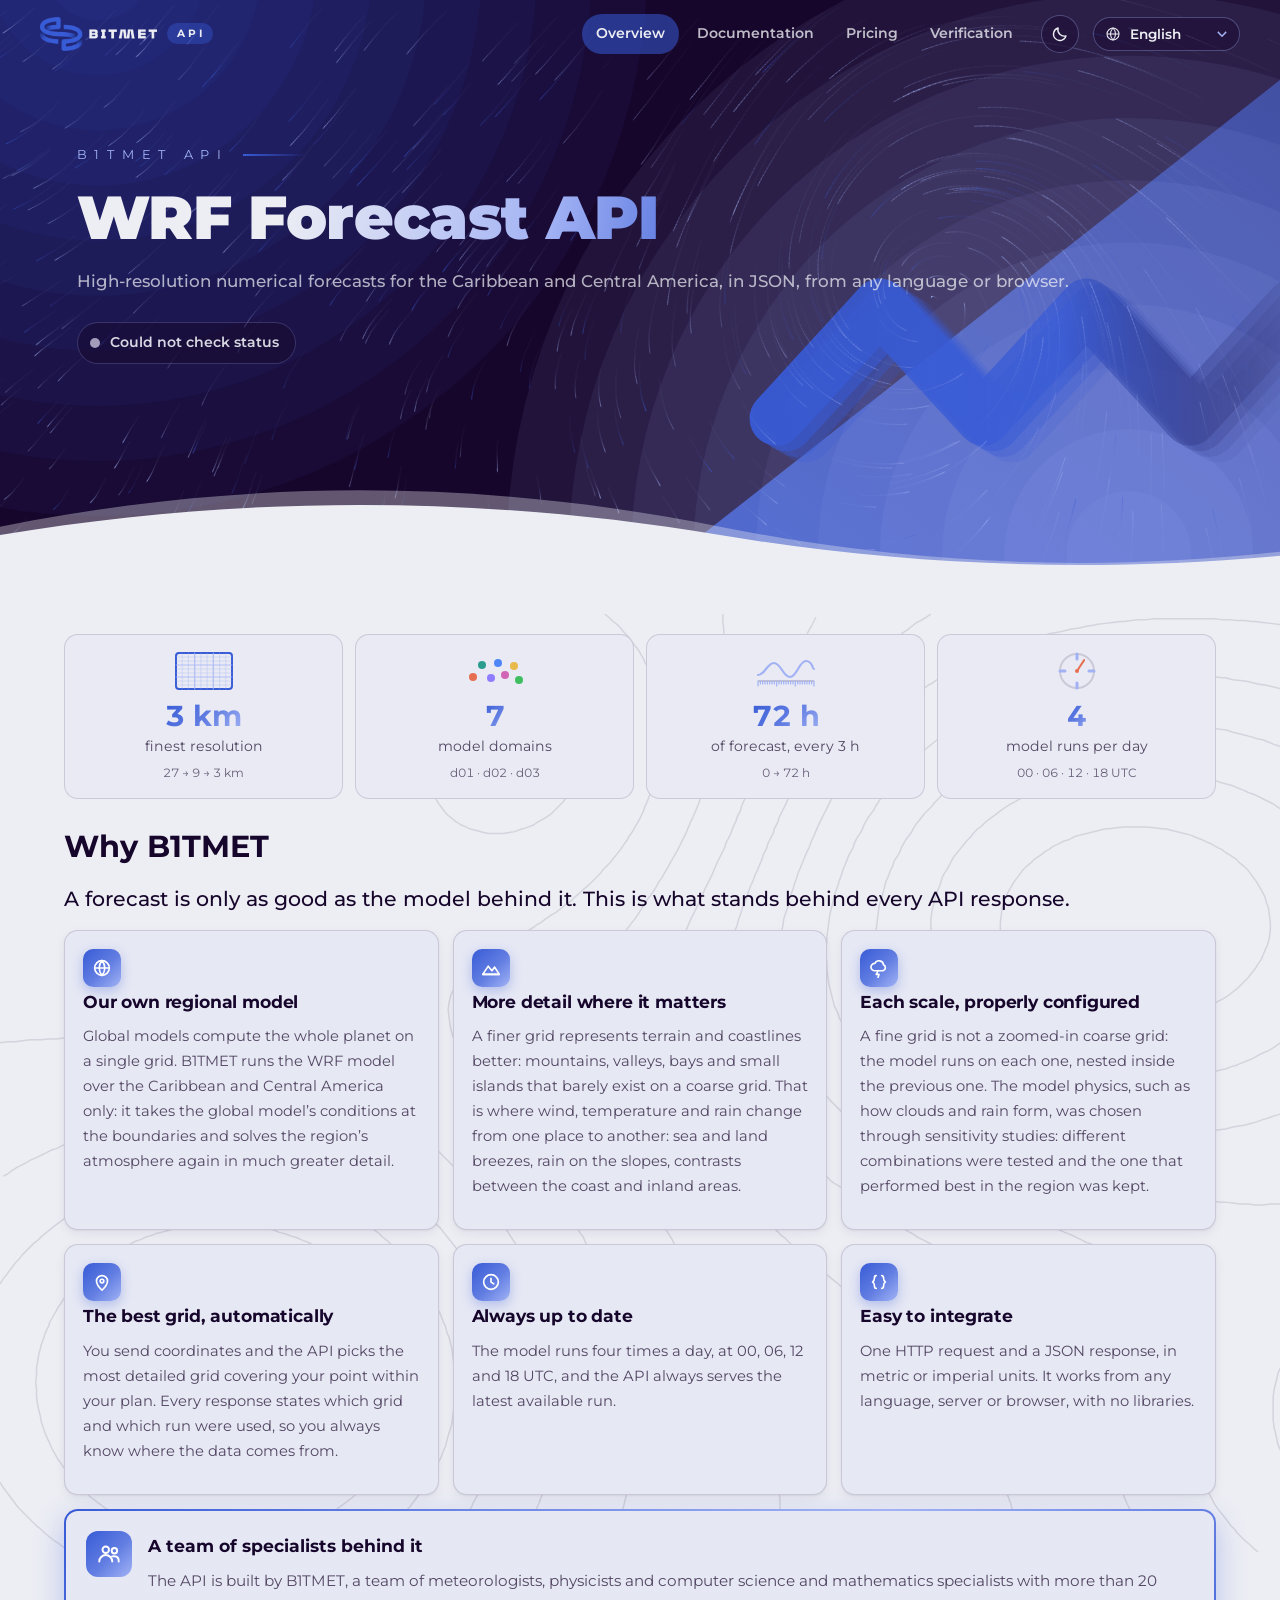
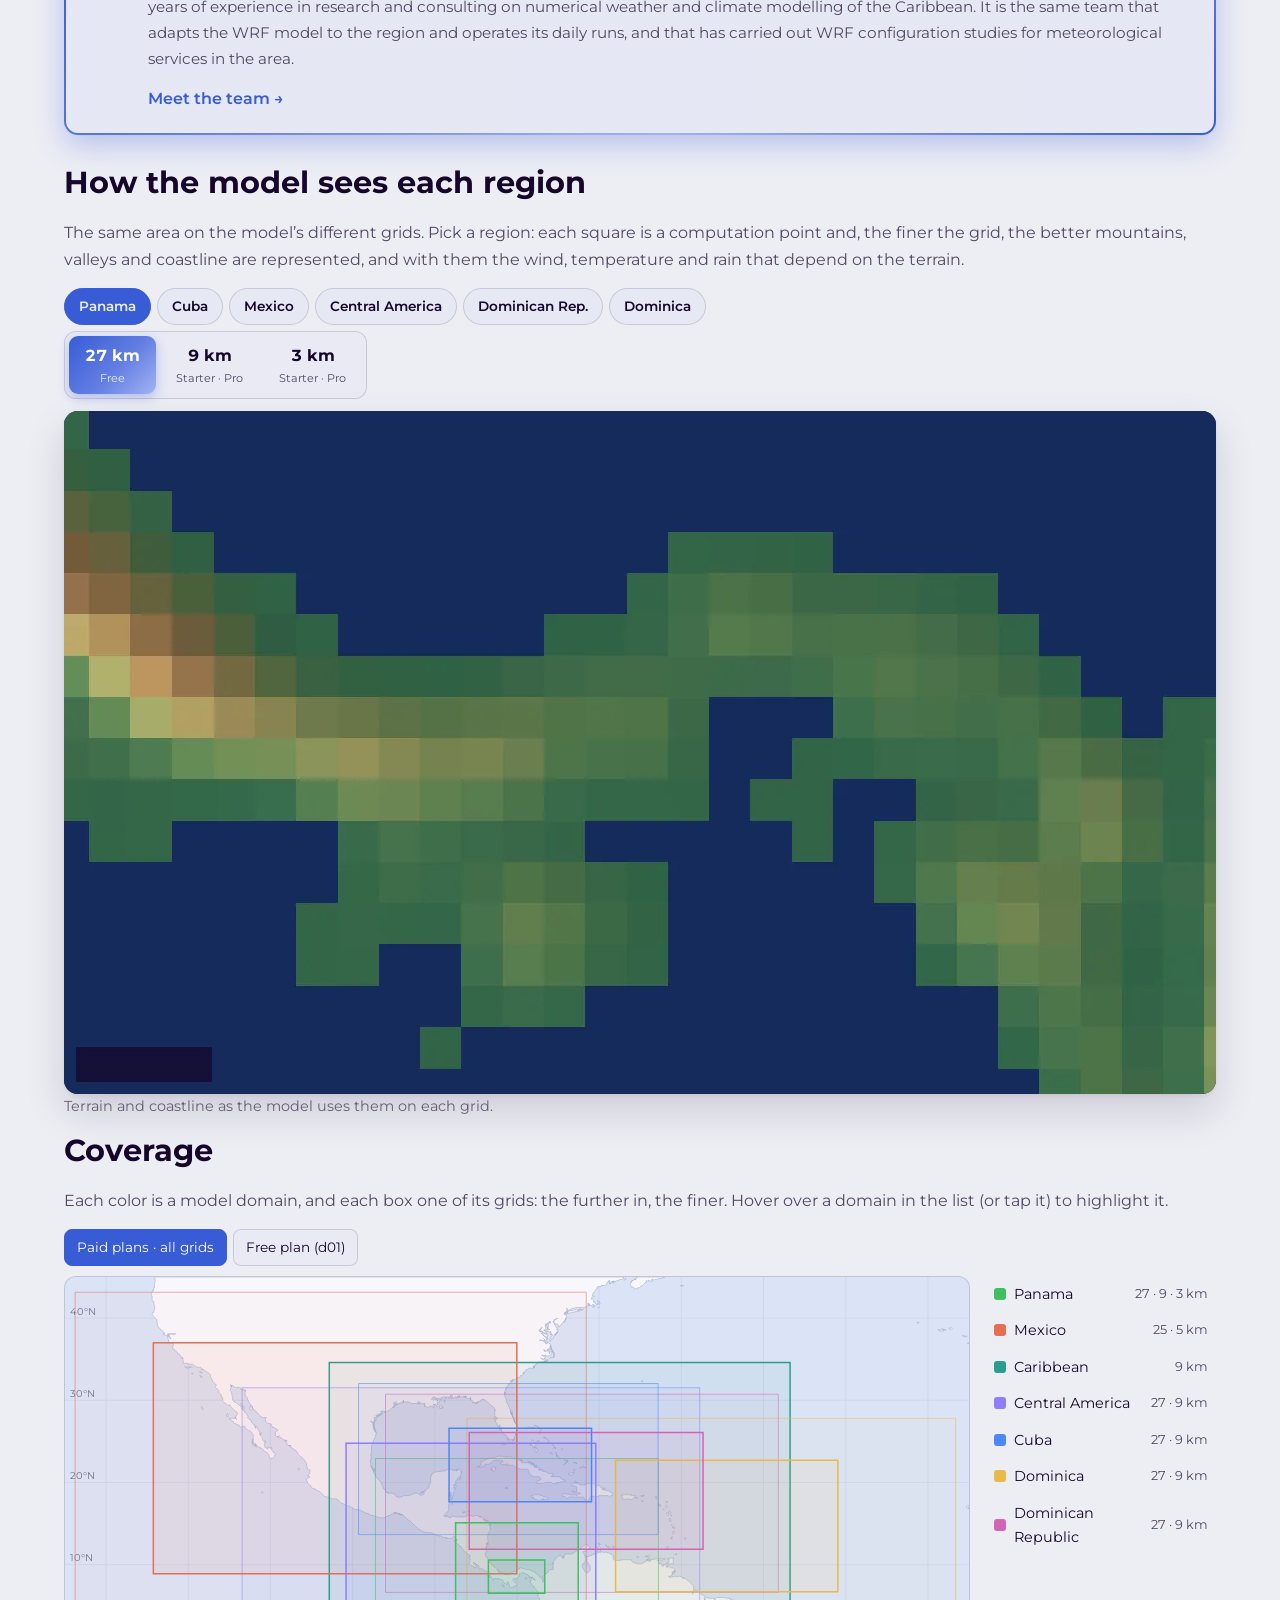
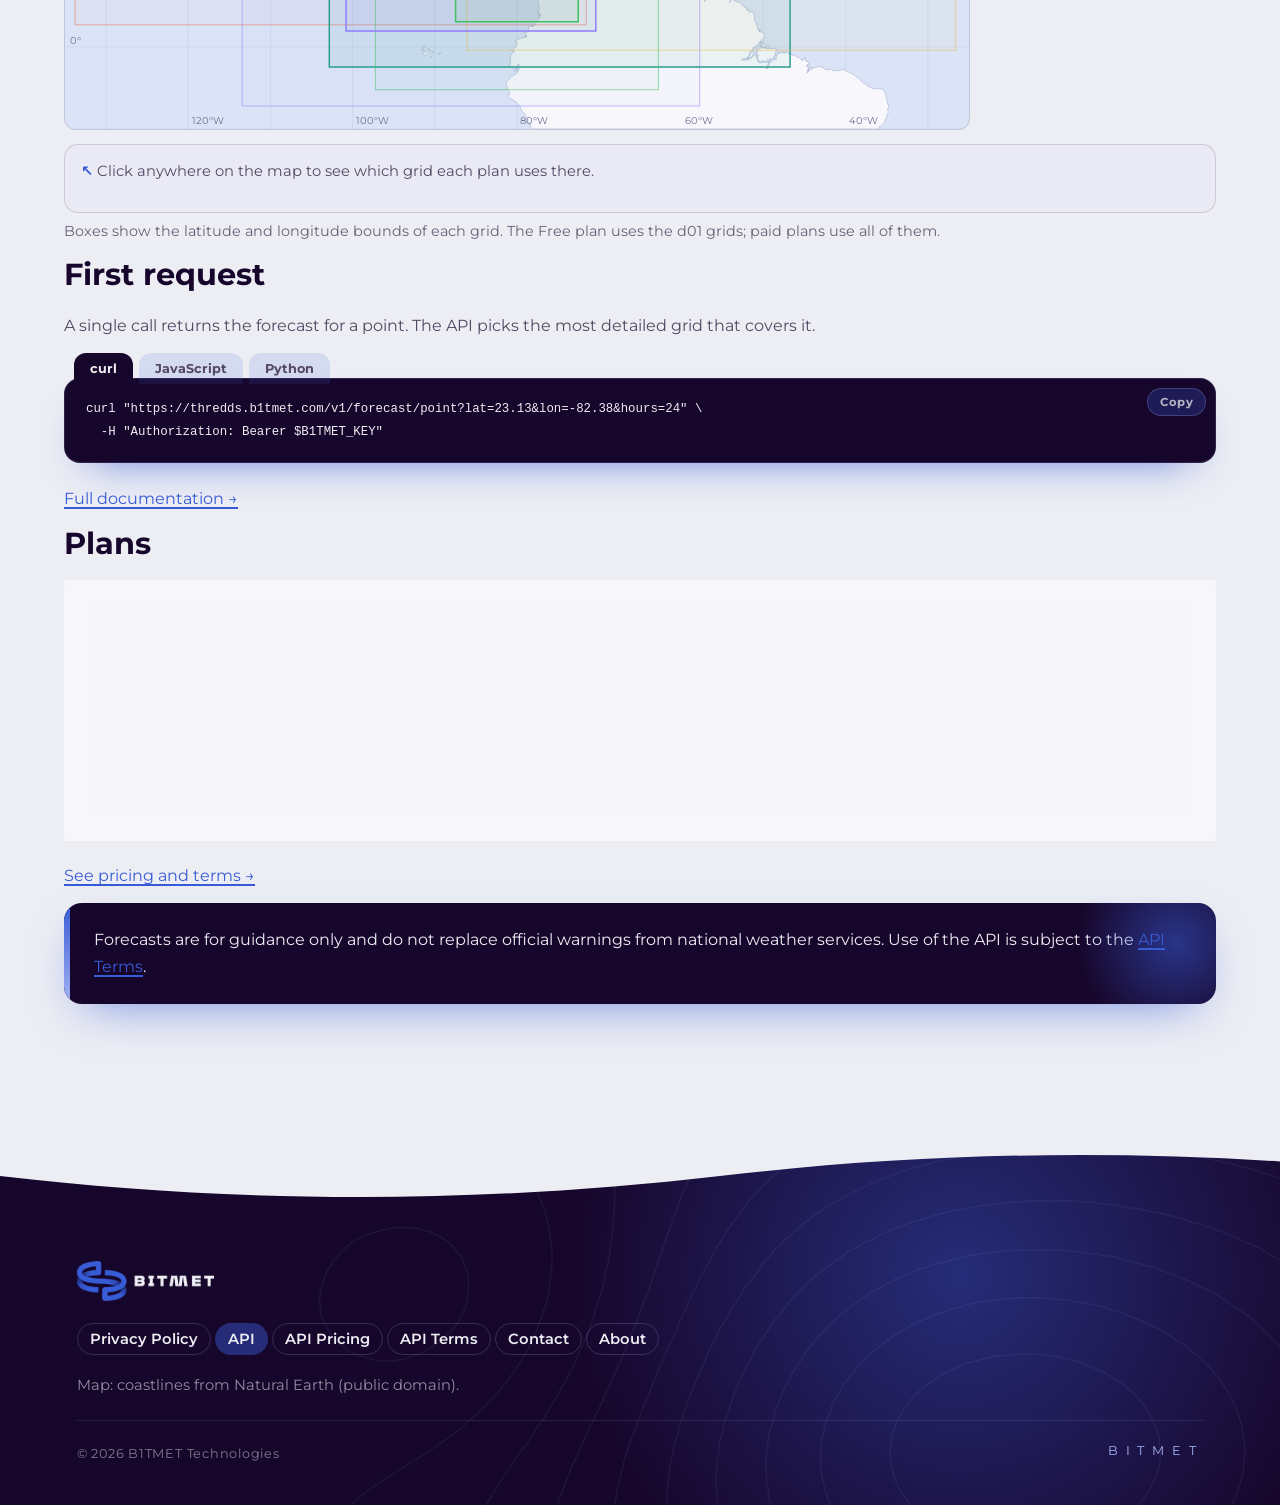
==== commit a3abecb3: "test deploy" ====
--- a/index.html
+++ b/index.html
@@ -2,7 +2,7 @@
 <html lang="es" data-lang="es">
   <head>
     <meta charset="utf-8" />
-    <meta name="viewport" content="width=device-width, initial-scale=1" />
+    <meta name="viewport" content="width=device-width, initial-scale=1" /> 
     <title>API de pronóstico · Forecast API — B1TMET</title>
     <meta name="description" content="API de pronóstico WRF de alta resolución para el Caribe y Centroamérica / High-resolution WRF forecast API for the Caribbean and Central America" />
     <!-- Tarjeta al compartir el enlace (Open Graph / X); en inglés para todos los idiomas -->
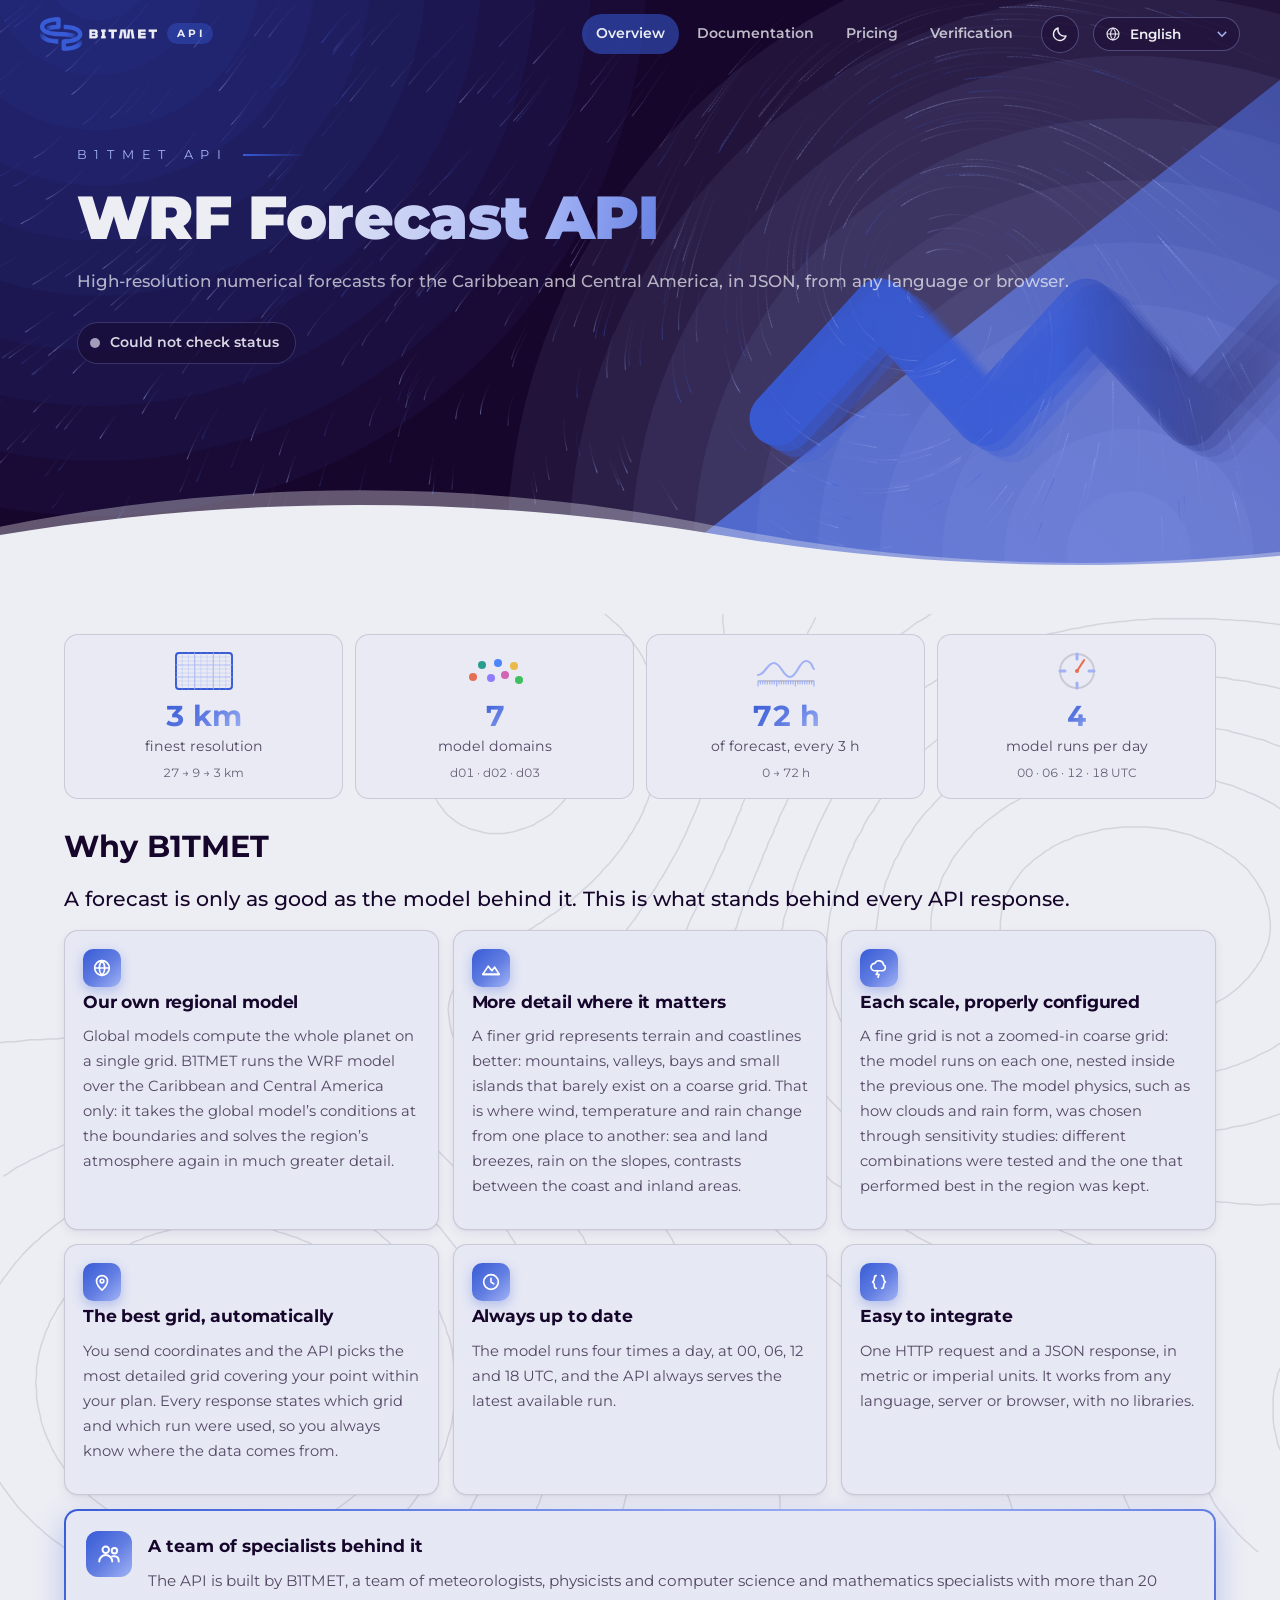
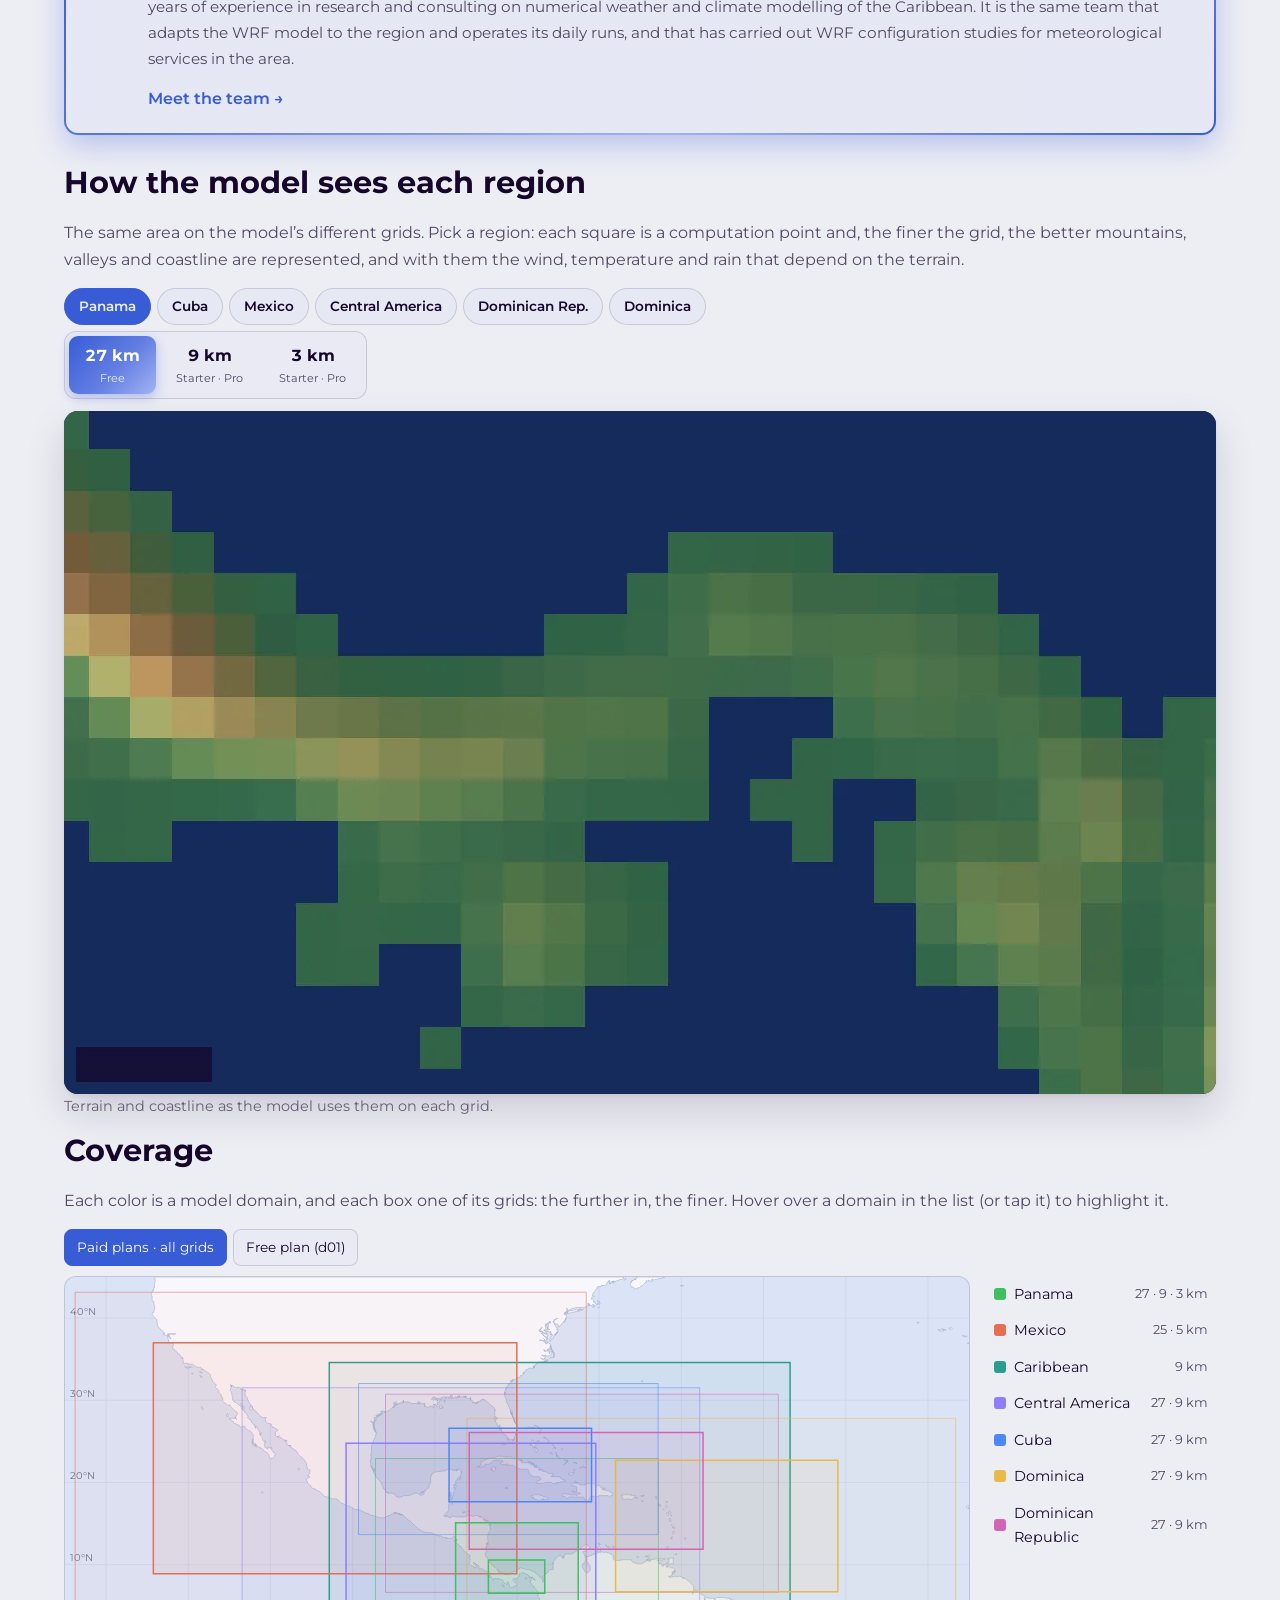
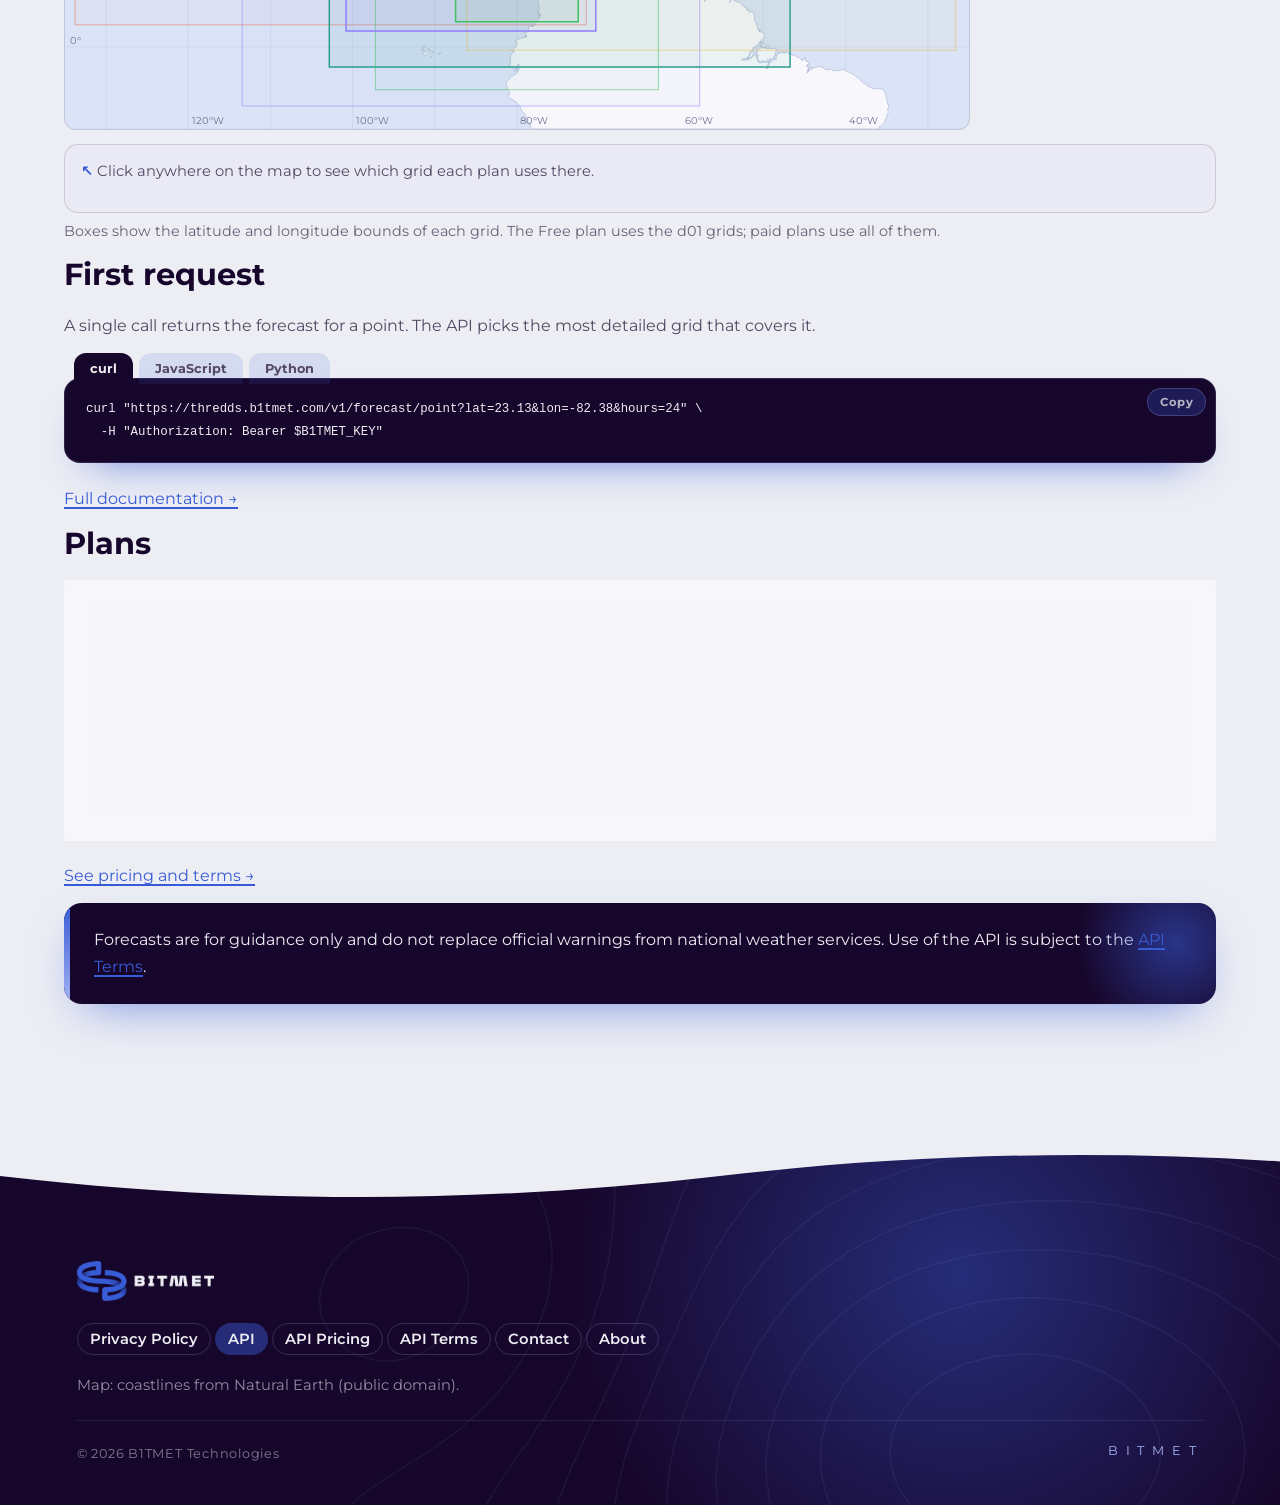
==== commit 34e104df: "Precios desde el backend (/billing/plans), Contratar con /billing/checkout, salidas en clave.html" ====
--- a/index.html
+++ b/index.html
@@ -530,45 +530,45 @@
         <h2 lang="nl">Abonnementen</h2>
         <div class="tbl" lang="es"><table>
           <tr><th>Plan</th><th>Precio</th><th>Peticiones/día</th><th>Por minuto</th><th>Horizonte</th><th>Mallas</th></tr>
-          <tr><td><b>Free</b></td><td>0 USD/mes</td><td>500</td><td>10</td><td>24 h</td><td>d01 (9–27 km)</td></tr>
-          <tr><td><b>Starter</b></td><td>19 USD/mes</td><td>5 000</td><td>30</td><td>72 h</td><td>todas (hasta 3 km)</td></tr>
-          <tr><td><b>Pro</b></td><td>79 USD/mes</td><td>20 000</td><td>60</td><td>72 h</td><td>todas (hasta 3 km)</td></tr>
-          <tr><td><b>Enterprise</b></td><td>desde 199 USD/mes</td><td>a medida</td><td>a medida</td><td>72 h</td><td>todas (hasta 3 km)</td></tr>
+          <tr><td><b>Free</b></td><td><span data-plan="free" data-campo="precio_mes">0</span> USD/mes</td><td><span data-plan="free" data-campo="por_dia">500</span></td><td><span data-plan="free" data-campo="por_minuto">10</span></td><td><span data-plan="free" data-campo="horas_max">24</span> h</td><td>d01 (9–27 km)</td></tr>
+          <tr><td><b>Starter</b></td><td><span data-plan="starter" data-campo="precio_mes">19</span> USD/mes</td><td><span data-plan="starter" data-campo="por_dia">5 000</span></td><td><span data-plan="starter" data-campo="por_minuto">30</span></td><td><span data-plan="starter" data-campo="horas_max">72</span> h</td><td>todas (hasta 3 km)</td></tr>
+          <tr><td><b>Pro</b></td><td><span data-plan="pro" data-campo="precio_mes">79</span> USD/mes</td><td><span data-plan="pro" data-campo="por_dia">20 000</span></td><td><span data-plan="pro" data-campo="por_minuto">60</span></td><td><span data-plan="pro" data-campo="horas_max">72</span> h</td><td>todas (hasta 3 km)</td></tr>
+          <tr><td><b>Enterprise</b></td><td>desde <span data-plan="enterprise" data-campo="precio_mes">199</span> USD/mes</td><td>a medida</td><td>a medida</td><td><span data-plan="enterprise" data-campo="horas_max">72</span> h</td><td>todas (hasta 3 km)</td></tr>
         </table></div>
         <div class="tbl" lang="en"><table>
           <tr><th>Plan</th><th>Price</th><th>Requests/day</th><th>Per minute</th><th>Horizon</th><th>Grids</th></tr>
-          <tr><td><b>Free</b></td><td>0 USD/month</td><td>500</td><td>10</td><td>24 h</td><td>d01 (9–27 km)</td></tr>
-          <tr><td><b>Starter</b></td><td>19 USD/month</td><td>5,000</td><td>30</td><td>72 h</td><td>all (down to 3 km)</td></tr>
-          <tr><td><b>Pro</b></td><td>79 USD/month</td><td>20,000</td><td>60</td><td>72 h</td><td>all (down to 3 km)</td></tr>
-          <tr><td><b>Enterprise</b></td><td>from 199 USD/month</td><td>custom</td><td>custom</td><td>72 h</td><td>all (down to 3 km)</td></tr>
+          <tr><td><b>Free</b></td><td><span data-plan="free" data-campo="precio_mes">0</span> USD/month</td><td><span data-plan="free" data-campo="por_dia">500</span></td><td><span data-plan="free" data-campo="por_minuto">10</span></td><td><span data-plan="free" data-campo="horas_max">24</span> h</td><td>d01 (9–27 km)</td></tr>
+          <tr><td><b>Starter</b></td><td><span data-plan="starter" data-campo="precio_mes">19</span> USD/month</td><td><span data-plan="starter" data-campo="por_dia">5,000</span></td><td><span data-plan="starter" data-campo="por_minuto">30</span></td><td><span data-plan="starter" data-campo="horas_max">72</span> h</td><td>all (down to 3 km)</td></tr>
+          <tr><td><b>Pro</b></td><td><span data-plan="pro" data-campo="precio_mes">79</span> USD/month</td><td><span data-plan="pro" data-campo="por_dia">20,000</span></td><td><span data-plan="pro" data-campo="por_minuto">60</span></td><td><span data-plan="pro" data-campo="horas_max">72</span> h</td><td>all (down to 3 km)</td></tr>
+          <tr><td><b>Enterprise</b></td><td>from <span data-plan="enterprise" data-campo="precio_mes">199</span> USD/month</td><td>custom</td><td>custom</td><td><span data-plan="enterprise" data-campo="horas_max">72</span> h</td><td>all (down to 3 km)</td></tr>
         </table></div>
         <div class="tbl" lang="pt"><table>
           <tr><th>Plano</th><th>Preço</th><th>Requisições/dia</th><th>Por minuto</th><th>Horizonte</th><th>Grades</th></tr>
-          <tr><td><b>Free</b></td><td>0 USD/mês</td><td>500</td><td>10</td><td>24 h</td><td>d01 (9–27 km)</td></tr>
-          <tr><td><b>Starter</b></td><td>19 USD/mês</td><td>5.000</td><td>30</td><td>72 h</td><td>todas (até 3 km)</td></tr>
-          <tr><td><b>Pro</b></td><td>79 USD/mês</td><td>20.000</td><td>60</td><td>72 h</td><td>todas (até 3 km)</td></tr>
-          <tr><td><b>Enterprise</b></td><td>a partir de 199 USD/mês</td><td>sob medida</td><td>sob medida</td><td>72 h</td><td>todas (até 3 km)</td></tr>
+          <tr><td><b>Free</b></td><td><span data-plan="free" data-campo="precio_mes">0</span> USD/mês</td><td><span data-plan="free" data-campo="por_dia">500</span></td><td><span data-plan="free" data-campo="por_minuto">10</span></td><td><span data-plan="free" data-campo="horas_max">24</span> h</td><td>d01 (9–27 km)</td></tr>
+          <tr><td><b>Starter</b></td><td><span data-plan="starter" data-campo="precio_mes">19</span> USD/mês</td><td><span data-plan="starter" data-campo="por_dia">5.000</span></td><td><span data-plan="starter" data-campo="por_minuto">30</span></td><td><span data-plan="starter" data-campo="horas_max">72</span> h</td><td>todas (até 3 km)</td></tr>
+          <tr><td><b>Pro</b></td><td><span data-plan="pro" data-campo="precio_mes">79</span> USD/mês</td><td><span data-plan="pro" data-campo="por_dia">20.000</span></td><td><span data-plan="pro" data-campo="por_minuto">60</span></td><td><span data-plan="pro" data-campo="horas_max">72</span> h</td><td>todas (até 3 km)</td></tr>
+          <tr><td><b>Enterprise</b></td><td>a partir de <span data-plan="enterprise" data-campo="precio_mes">199</span> USD/mês</td><td>sob medida</td><td>sob medida</td><td><span data-plan="enterprise" data-campo="horas_max">72</span> h</td><td>todas (até 3 km)</td></tr>
         </table></div>
         <div class="tbl" lang="fr"><table>
           <tr><th>Offre</th><th>Prix</th><th>Requêtes/jour</th><th>Par minute</th><th>Horizon</th><th>Grilles</th></tr>
-          <tr><td><b>Free</b></td><td>0 USD/mois</td><td>500</td><td>10</td><td>24 h</td><td>d01 (9–27 km)</td></tr>
-          <tr><td><b>Starter</b></td><td>19 USD/mois</td><td>5 000</td><td>30</td><td>72 h</td><td>toutes (jusqu'à 3 km)</td></tr>
-          <tr><td><b>Pro</b></td><td>79 USD/mois</td><td>20 000</td><td>60</td><td>72 h</td><td>toutes (jusqu'à 3 km)</td></tr>
-          <tr><td><b>Enterprise</b></td><td>à partir de 199 USD/mois</td><td>sur mesure</td><td>sur mesure</td><td>72 h</td><td>toutes (jusqu'à 3 km)</td></tr>
+          <tr><td><b>Free</b></td><td><span data-plan="free" data-campo="precio_mes">0</span> USD/mois</td><td><span data-plan="free" data-campo="por_dia">500</span></td><td><span data-plan="free" data-campo="por_minuto">10</span></td><td><span data-plan="free" data-campo="horas_max">24</span> h</td><td>d01 (9–27 km)</td></tr>
+          <tr><td><b>Starter</b></td><td><span data-plan="starter" data-campo="precio_mes">19</span> USD/mois</td><td><span data-plan="starter" data-campo="por_dia">5 000</span></td><td><span data-plan="starter" data-campo="por_minuto">30</span></td><td><span data-plan="starter" data-campo="horas_max">72</span> h</td><td>toutes (jusqu'à 3 km)</td></tr>
+          <tr><td><b>Pro</b></td><td><span data-plan="pro" data-campo="precio_mes">79</span> USD/mois</td><td><span data-plan="pro" data-campo="por_dia">20 000</span></td><td><span data-plan="pro" data-campo="por_minuto">60</span></td><td><span data-plan="pro" data-campo="horas_max">72</span> h</td><td>toutes (jusqu'à 3 km)</td></tr>
+          <tr><td><b>Enterprise</b></td><td>à partir de <span data-plan="enterprise" data-campo="precio_mes">199</span> USD/mois</td><td>sur mesure</td><td>sur mesure</td><td><span data-plan="enterprise" data-campo="horas_max">72</span> h</td><td>toutes (jusqu'à 3 km)</td></tr>
         </table></div>
         <div class="tbl" lang="it"><table>
           <tr><th>Piano</th><th>Prezzo</th><th>Richieste/giorno</th><th>Al minuto</th><th>Orizzonte</th><th>Griglie</th></tr>
-          <tr><td><b>Free</b></td><td>0 USD/mese</td><td>500</td><td>10</td><td>24 h</td><td>d01 (9–27 km)</td></tr>
-          <tr><td><b>Starter</b></td><td>19 USD/mese</td><td>5.000</td><td>30</td><td>72 h</td><td>tutte (fino a 3 km)</td></tr>
-          <tr><td><b>Pro</b></td><td>79 USD/mese</td><td>20.000</td><td>60</td><td>72 h</td><td>tutte (fino a 3 km)</td></tr>
-          <tr><td><b>Enterprise</b></td><td>da 199 USD/mese</td><td>su misura</td><td>su misura</td><td>72 h</td><td>tutte (fino a 3 km)</td></tr>
+          <tr><td><b>Free</b></td><td><span data-plan="free" data-campo="precio_mes">0</span> USD/mese</td><td><span data-plan="free" data-campo="por_dia">500</span></td><td><span data-plan="free" data-campo="por_minuto">10</span></td><td><span data-plan="free" data-campo="horas_max">24</span> h</td><td>d01 (9–27 km)</td></tr>
+          <tr><td><b>Starter</b></td><td><span data-plan="starter" data-campo="precio_mes">19</span> USD/mese</td><td><span data-plan="starter" data-campo="por_dia">5.000</span></td><td><span data-plan="starter" data-campo="por_minuto">30</span></td><td><span data-plan="starter" data-campo="horas_max">72</span> h</td><td>tutte (fino a 3 km)</td></tr>
+          <tr><td><b>Pro</b></td><td><span data-plan="pro" data-campo="precio_mes">79</span> USD/mese</td><td><span data-plan="pro" data-campo="por_dia">20.000</span></td><td><span data-plan="pro" data-campo="por_minuto">60</span></td><td><span data-plan="pro" data-campo="horas_max">72</span> h</td><td>tutte (fino a 3 km)</td></tr>
+          <tr><td><b>Enterprise</b></td><td>da <span data-plan="enterprise" data-campo="precio_mes">199</span> USD/mese</td><td>su misura</td><td>su misura</td><td><span data-plan="enterprise" data-campo="horas_max">72</span> h</td><td>tutte (fino a 3 km)</td></tr>
         </table></div>
         <div class="tbl" lang="nl"><table>
           <tr><th>Abonnement</th><th>Prijs</th><th>Verzoeken/dag</th><th>Per minuut</th><th>Horizon</th><th>Roosters</th></tr>
-          <tr><td><b>Free</b></td><td>0 USD/maand</td><td>500</td><td>10</td><td>24 h</td><td>d01 (9–27 km)</td></tr>
-          <tr><td><b>Starter</b></td><td>19 USD/maand</td><td>5.000</td><td>30</td><td>72 h</td><td>alle (tot 3 km)</td></tr>
-          <tr><td><b>Pro</b></td><td>79 USD/maand</td><td>20.000</td><td>60</td><td>72 h</td><td>alle (tot 3 km)</td></tr>
-          <tr><td><b>Enterprise</b></td><td>vanaf 199 USD/maand</td><td>op maat</td><td>op maat</td><td>72 h</td><td>alle (tot 3 km)</td></tr>
+          <tr><td><b>Free</b></td><td><span data-plan="free" data-campo="precio_mes">0</span> USD/maand</td><td><span data-plan="free" data-campo="por_dia">500</span></td><td><span data-plan="free" data-campo="por_minuto">10</span></td><td><span data-plan="free" data-campo="horas_max">24</span> h</td><td>d01 (9–27 km)</td></tr>
+          <tr><td><b>Starter</b></td><td><span data-plan="starter" data-campo="precio_mes">19</span> USD/maand</td><td><span data-plan="starter" data-campo="por_dia">5.000</span></td><td><span data-plan="starter" data-campo="por_minuto">30</span></td><td><span data-plan="starter" data-campo="horas_max">72</span> h</td><td>alle (tot 3 km)</td></tr>
+          <tr><td><b>Pro</b></td><td><span data-plan="pro" data-campo="precio_mes">79</span> USD/maand</td><td><span data-plan="pro" data-campo="por_dia">20.000</span></td><td><span data-plan="pro" data-campo="por_minuto">60</span></td><td><span data-plan="pro" data-campo="horas_max">72</span> h</td><td>alle (tot 3 km)</td></tr>
+          <tr><td><b>Enterprise</b></td><td>vanaf <span data-plan="enterprise" data-campo="precio_mes">199</span> USD/maand</td><td>op maat</td><td>op maat</td><td><span data-plan="enterprise" data-campo="horas_max">72</span> h</td><td>alle (tot 3 km)</td></tr>
         </table></div>
         <p lang="es"><a href="precios.html">Ver precios y condiciones →</a></p>
         <p lang="en"><a href="precios.html">See pricing and terms →</a></p>
@@ -649,6 +649,7 @@
 
     <script src="assets/lang.js"></script>
     <script src="assets/marca.js"></script>
+    <script src="assets/planes.js"></script>
     <script>
       (function () {
         var T = {
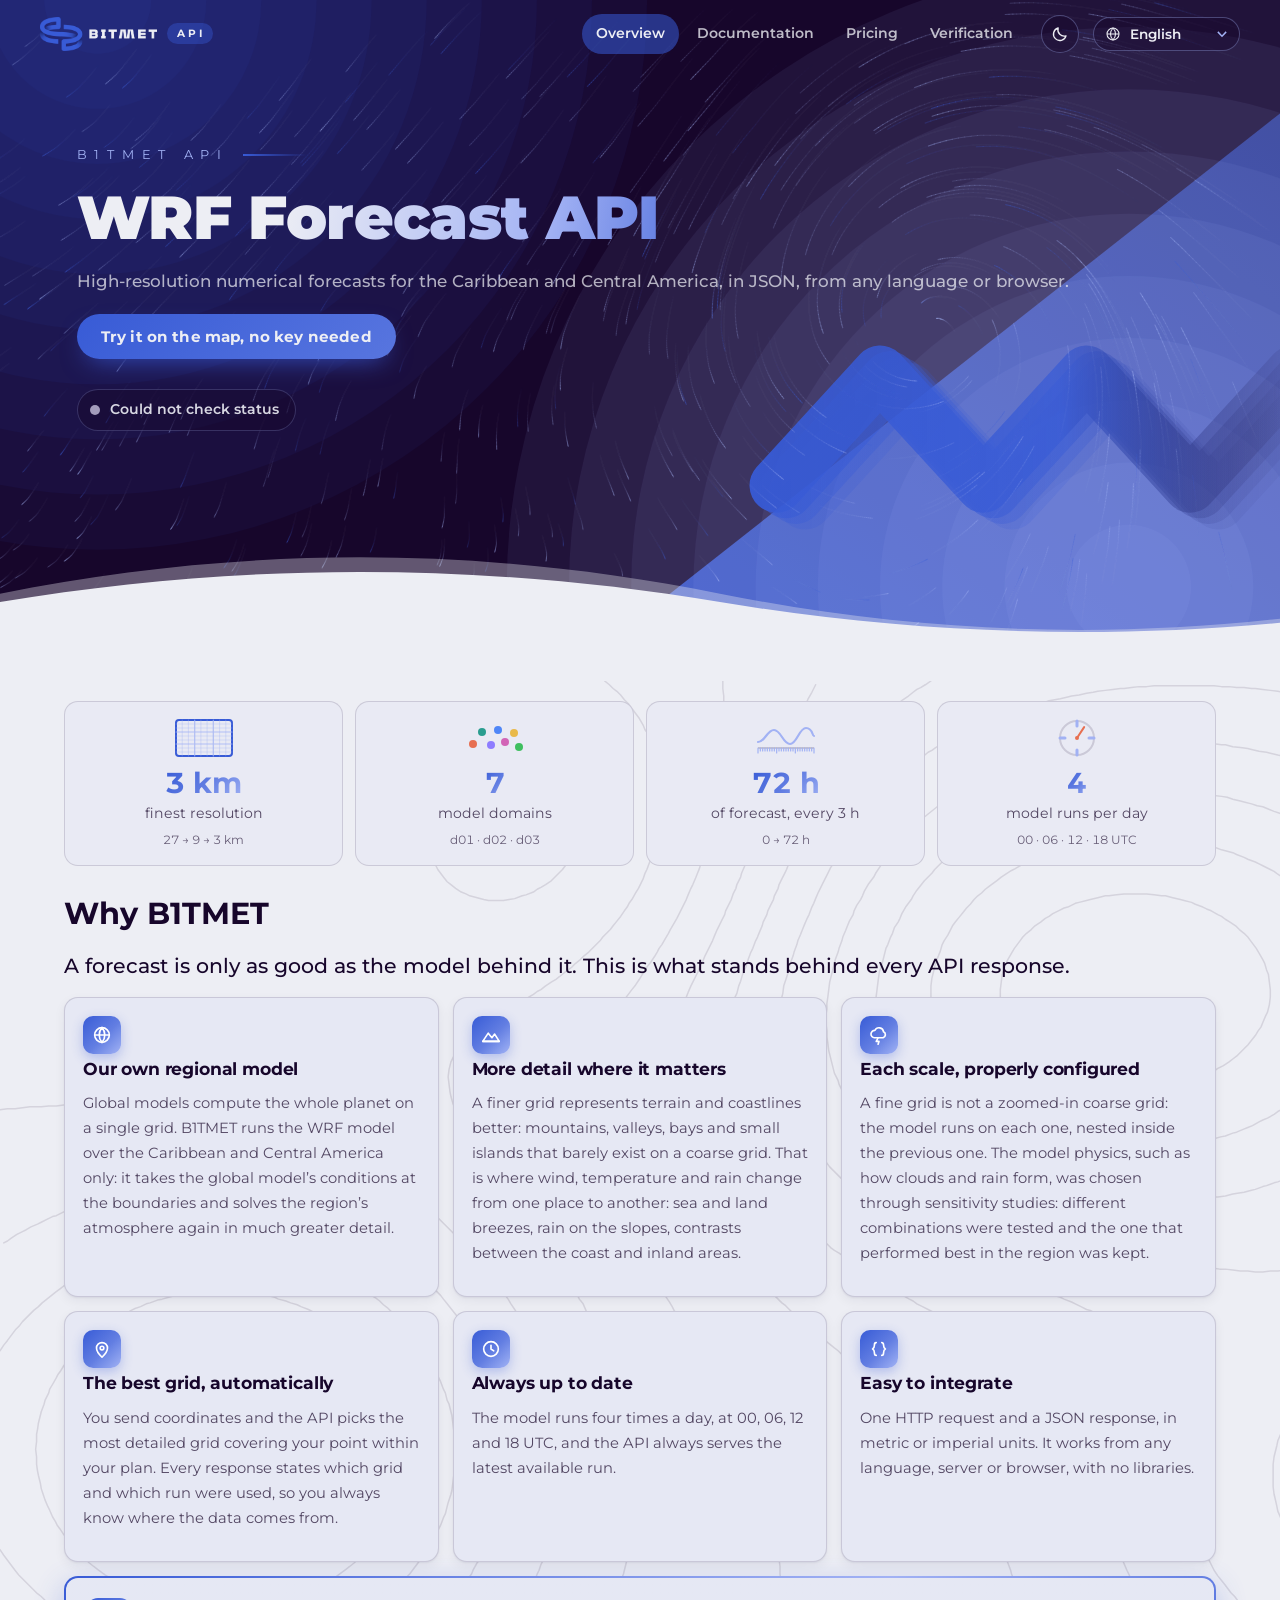
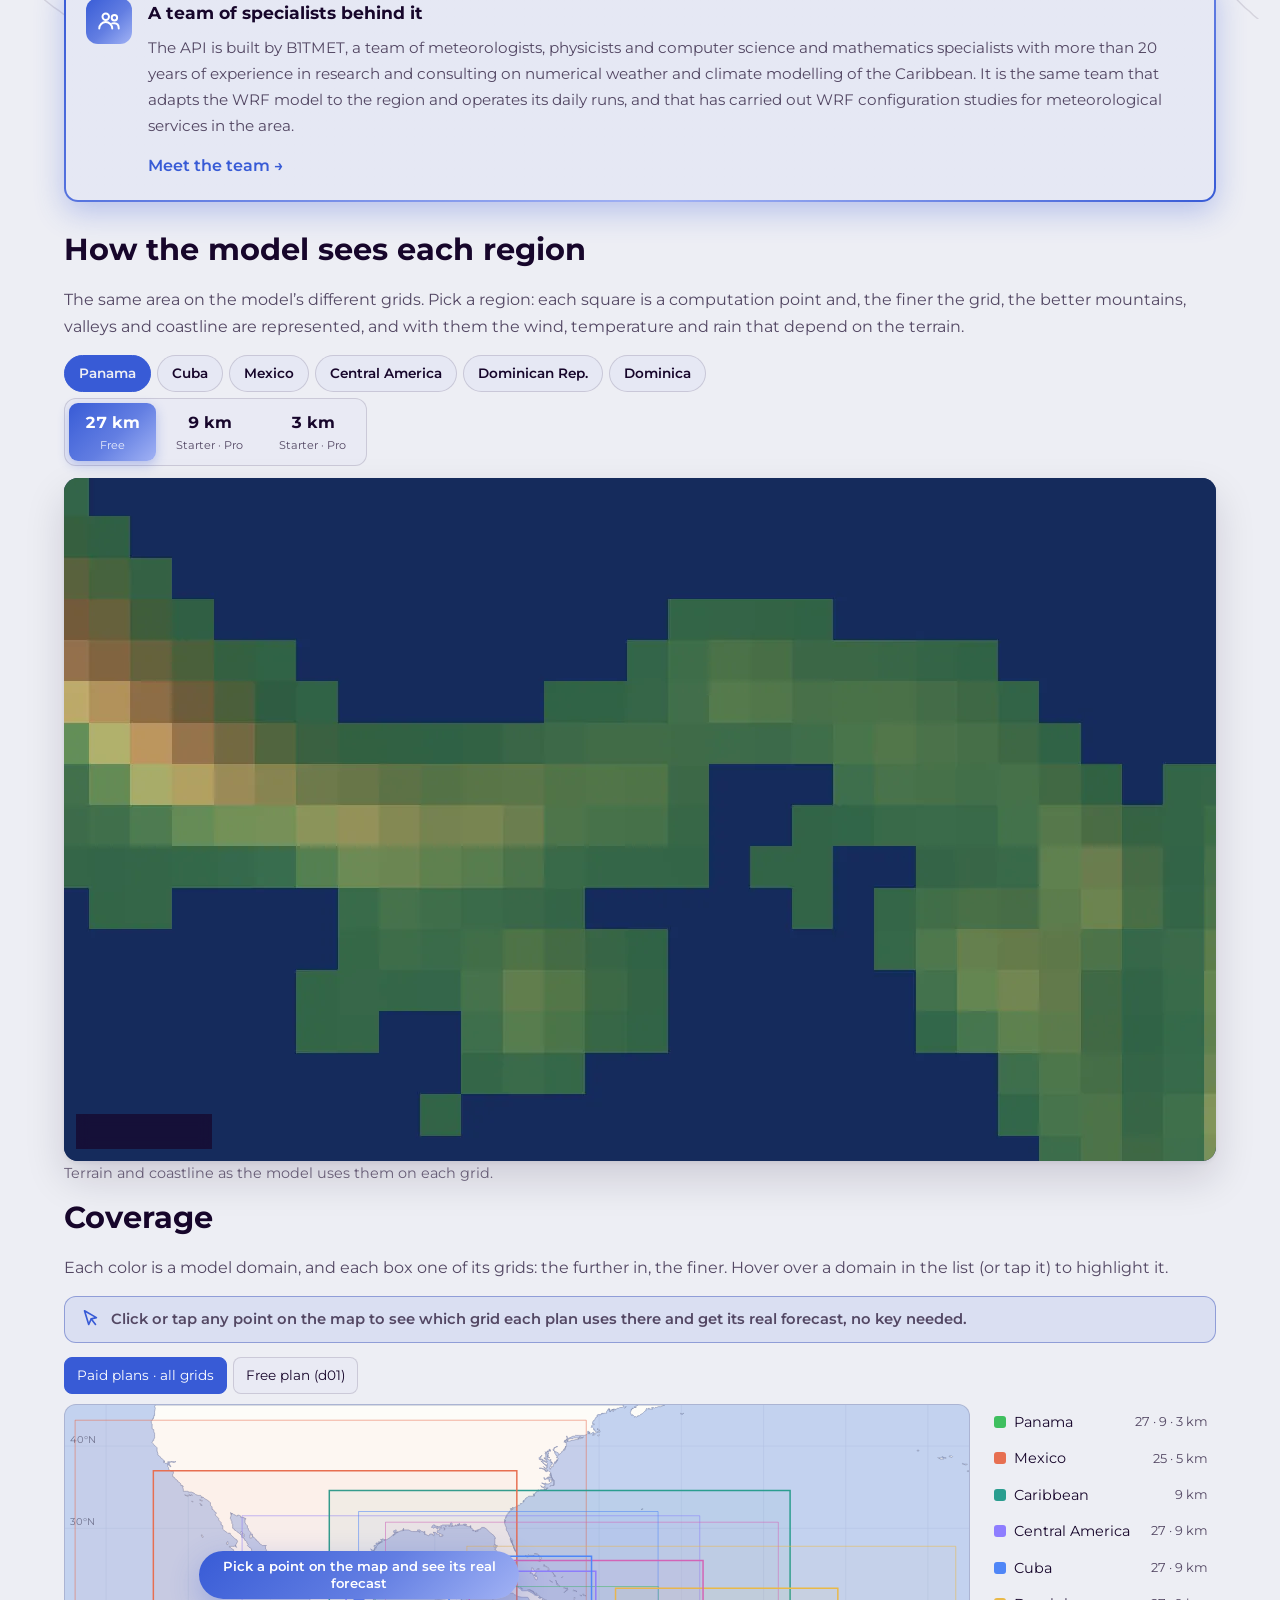
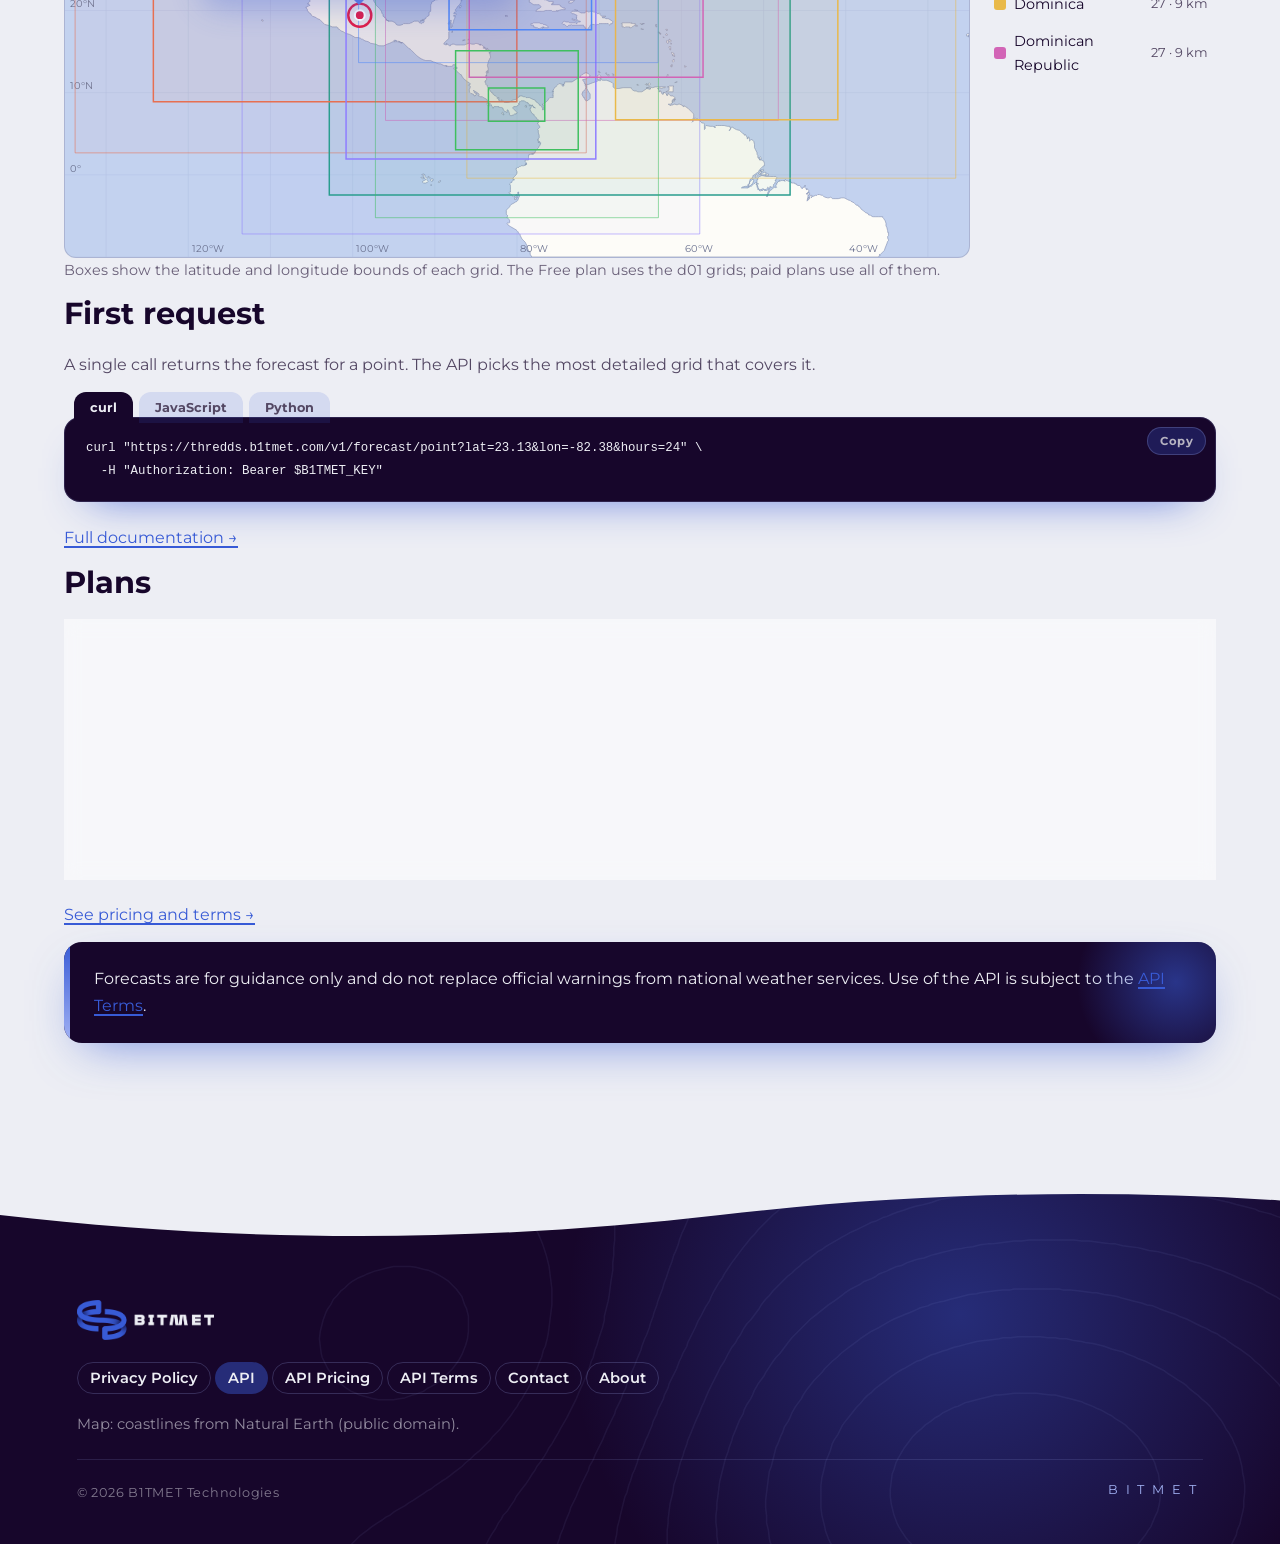
==== commit a9646e57: "Mapa de cobertura: botón en la portada, indicación, punto de prueba en CDMX, etiqueta al pasar el ra" ====
--- a/index.html
+++ b/index.html
@@ -118,6 +118,7 @@
         <p class="sub" lang="fr">Prévisions numériques à haute résolution pour les Caraïbes et l'Amérique centrale, en JSON, depuis n'importe quel langage ou navigateur.</p>
         <p class="sub" lang="it">Previsioni numeriche ad alta risoluzione per i Caraibi e l'America centrale, in JSON, da qualsiasi linguaggio o browser.</p>
         <p class="sub" lang="nl">Numerieke weersvoorspellingen met hoge resolutie voor het Caribisch gebied en Midden-Amerika, in JSON, vanuit elke programmeertaal of browser.</p>
+        <p class="hero-cta"><a class="btn" href="#cobertura" id="hero-try"><span lang="es">Pruébalo en el mapa, sin clave</span><span lang="en">Try it on the map, no key needed</span><span lang="pt">Teste no mapa, sem chave</span><span lang="fr">Essayez sur la carte, sans clé</span><span lang="it">Provalo sulla mappa, senza chiave</span><span lang="nl">Probeer het op de kaart, zonder sleutel</span></a></p>
         <div class="status" id="status" data-state="checking" role="status" aria-live="polite"><span class="dot" aria-hidden="true"></span><span id="status-text">…</span></div>
       </div>
       <div class="edge back" aria-hidden="true"></div>
@@ -464,15 +465,21 @@
         <p lang="fr">Chaque couleur est un domaine du modèle, et chaque cadre l'une de ses grilles : plus elle est intérieure, plus elle est fine. Survolez un domaine de la liste (ou touchez-le) pour le mettre en évidence.</p>
         <p lang="it">Ogni colore è un dominio del modello e ogni riquadro una delle sue griglie: più è interna, più è fine. Passa il cursore su un dominio dell'elenco (o toccalo) per evidenziarlo.</p>
         <p lang="nl">Elke kleur is een modeldomein en elk kader een van zijn roosters: hoe verder naar binnen, hoe fijner. Beweeg over een domein in de lijst (of tik erop) om het te markeren.</p>
+        <p class="map-hint"><svg viewBox="0 0 24 24" aria-hidden="true"><path d="M6 3l13 7.5-5.6 1.4L10.6 18z"/><path d="M13.4 11.9l4.6 6"/></svg><span id="map-hint"></span></p>
         <div class="map-tabs" role="group"><button type="button" data-view="best" class="active" id="tab-best"></button><button type="button" data-view="d01" id="tab-d01"></button></div>
         <div class="map-wrap">
+          <div class="map-box">
           <svg class="map" id="map" viewBox="0 0 1100 550" role="img" aria-label="Mapa de cobertura / Coverage map">
             <path class="grat" d="M50 0V550M150 0V550M250 0V550M350 0V550M450 0V550M550 0V550M650 0V550M750 0V550M850 0V550M950 0V550M1050 0V550M0 50H1100M0 150H1100M0 250H1100M0 350H1100M0 450H1100M0 550H1100"/>
             <path class="land" d="M537,203L536,204L536,203L536,202ZM577,265L579,266L580,266L581,266L582,267L583,267L586,268L588,270L588,271L587,271L586,271L585,271L584,271L583,271L582,271L583,270L582,270L581,270L581,271L581,272L580,271L579,271L578,272L578,273L577,272L576,272L575,271L573,271L572,271L572,270L571,270L570,270L570,268L569,268L567,268L567,267L567,266L568,266L569,266L570,265L571,265L575,265L576,265ZM689,266L689,265L691,266L692,266L694,266L694,268L693,268L692,269L690,270L689,271L688,271L687,271L687,270L686,270L685,270L684,270L682,270L681,271L680,270L679,270L678,270L678,268L678,267L677,266L678,266L678,265L679,265L682,265L688,265ZM625,40L624,41L625,41L626,40L627,40L628,40L628,39L629,40L630,40L631,39L627,41L626,41L624,42L623,42L622,42L618,43L617,43L614,44L612,44L611,44L612,44L612,43L611,43L611,44L610,44L610,43L611,42L612,42L613,41L613,42L614,41L615,41L616,41L617,41L618,41L619,40L620,40L622,40L624,40L625,40L626,39L627,38L626,40ZM532,218L534,219L536,219L537,218L537,219L538,219L539,219L540,219L544,219L545,220L546,221L547,221L548,221L549,221L550,221L551,221L552,221L551,222L553,223L555,224L555,225L556,226L557,226L558,226L561,226L562,226L563,226L569,229L570,230L571,231L574,232L575,232L574,231L575,231L577,232L577,233L578,233L579,234L578,234L576,234L577,235L578,235L579,235L579,234L581,235L582,236L581,236L581,237L582,236L583,236L583,237L584,237L585,237L587,238L589,239L591,239L593,239L594,239L594,240L594,241L593,241L594,242L593,242L592,242L592,243L593,243L594,243L595,243L597,243L598,243L600,243L601,243L603,244L603,245L605,246L606,247L607,247L608,247L609,248L608,248L608,249L607,249L606,249L604,249L601,250L600,250L600,251L599,251L599,250L598,250L598,251L597,251L594,251L593,251L592,250L588,250L587,250L585,250L582,251L581,251L580,251L578,251L575,251L573,251L574,249L578,247L579,246L579,245L578,244L577,243L575,243L574,243L571,243L570,243L569,242L567,241L566,240L565,240L565,239L565,237L564,236L564,235L563,234L562,234L558,234L557,234L556,234L551,233L549,232L548,231L547,231L546,230L545,229L540,229L539,229L539,228L538,227L538,228L538,229L537,229L536,229L536,228L532,228L530,227L529,226L530,226L532,225L533,225L533,224L532,223L531,223L523,223L522,223L521,224L520,225L519,226L518,226L517,227L516,228L515,228L514,228L513,228L511,228L510,229L510,230L510,231L509,231L508,231L506,232L505,232L505,231L504,231L503,231L502,232L501,231L505,230L506,230L507,229L506,227L506,226L507,225L509,224L510,223L517,220L518,220L523,220L524,219L527,218L529,218ZM630,253L632,253L633,253L633,252L634,251L636,251L637,252L638,252L639,251L640,251L642,251L643,252L644,252L645,252L646,252L647,253L648,254L649,254L650,253L651,254L651,255L652,256L653,257L657,257L658,257L657,258L655,258L654,258L654,259L655,259L656,259L657,259L658,260L660,260L661,260L663,261L666,263L667,264L666,265L666,266L665,266L664,266L664,267L663,268L662,267L661,266L659,266L657,266L656,266L655,266L654,266L652,266L651,266L650,266L649,267L648,267L645,268L644,267L642,267L641,267L640,267L639,268L639,269L637,271L636,273L636,274L635,273L634,272L633,272L633,271L633,270L632,270L631,269L631,268L630,268L629,268L625,268L624,268L622,268L621,268L618,268L617,268L616,267L615,268L614,268L613,268L612,269L611,270L610,269L609,268L608,267L606,267L605,266L606,264L607,263L608,263L609,264L610,264L611,264L613,264L614,265L621,265L622,266L623,266L623,265L624,264L626,264L627,264L627,263L625,263L623,261L622,259L623,259L622,258L623,257L623,256L621,255L619,254L617,254L616,253L616,252L617,251L618,251L619,251L621,251L624,251L626,252L628,253ZM854,452L855,452L856,452L857,452L858,452L859,452L862,452L864,452L865,452L866,453L866,454L865,455L865,457L864,457L865,458L864,459L864,460L863,461L862,462L862,463L862,464L861,465L860,465L859,465L858,464L858,465L858,466L857,466L856,466L855,465L855,466L854,467L853,468L852,468L851,468L850,467L849,467L847,468L846,468L845,468L844,467L844,466L843,465L843,464L842,462L843,461L844,461L843,461L842,460L842,459L842,457L842,456L843,456L843,455L843,454L844,453L845,452L848,451ZM702,267L701,267L700,266L701,266ZM147,110L146,110L146,109ZM156,118L155,118L154,117L155,117ZM651,325L651,326L650,325L649,325L649,324L650,324ZM698,341L697,341L696,341L696,340L697,340ZM622,262L622,263L619,262L617,261L617,260L618,260L619,261L621,261ZM1100,80L1100,81L1099,81L1098,81L1098,80L1099,80ZM752,11L751,11L750,11L749,11L749,10L751,11L753,10ZM380,171L380,170L381,169L382,169L381,170ZM464,148L463,148L463,147ZM469,147L468,148L467,148L467,147ZM720,270L719,270L719,269L720,269ZM696,269L695,269L694,269L695,268L696,268L697,269ZM725,279L724,279L724,278L725,278ZM703,266L703,267L702,267L702,266ZM704,266L703,266L704,266L705,266ZM702,272L703,273L704,273L703,273L701,273L701,272ZM577,200L575,200L574,200L575,199L577,199ZM540,203L539,203L541,202ZM585,103L584,103L583,103L584,103ZM486,286L484,287L484,286L486,286L487,286ZM561,367L561,368L560,367L560,366L561,365L561,366L562,367ZM664,8L663,8L663,7L663,8ZM682,3L681,4L682,2L683,2ZM668,7L667,7L667,8L666,7L666,6L667,6L667,5L668,6ZM1100,279L1100,280L1098,281L1097,281L1097,280L1097,279L1099,278L1100,278ZM1100,282L1099,282L1099,281L1100,281ZM1039,56L1038,56L1037,56L1037,55L1038,55L1039,55ZM1079,64L1077,63L1076,63L1076,62L1077,62L1079,62L1080,63ZM1072,64L1072,65L1069,64L1068,63L1067,63L1070,64ZM1064,65L1063,65L1062,64L1063,64L1064,64ZM1069,65L1069,66L1068,66L1067,66L1065,66L1065,65L1064,65L1065,64L1066,64ZM1094,72L1097,72L1098,72L1097,73L1096,73L1093,72L1092,72L1092,71ZM167,122L166,122L165,122L165,121L164,120L165,120L166,122ZM168,161L167,161L166,159L166,158L167,158L167,159L168,160ZM150,111L149,111L148,111L147,110L149,110L150,110ZM151,109L153,110L154,109L155,110L154,110L152,110L151,110ZM167,116L167,117L166,117L165,116L164,116L164,115L166,116ZM609,53L608,55L607,54ZM608,45L608,44L609,43L609,44L609,45ZM703,127L702,127L701,127L702,127L703,126ZM645,36L642,37L642,36L643,36L644,35ZM638,35L637,35L637,34L638,33ZM650,37L649,38L648,37L649,37L650,36ZM592,98L590,99L591,98ZM594,91L594,92L593,91ZM597,71L596,71L598,69L599,68L599,67L599,68L598,69ZM595,98L593,98L595,97L595,95L595,94L595,93L595,92L595,93L595,94L595,96L595,97ZM585,104L586,102L587,101L588,101L586,102ZM382,168L382,169L382,168L383,168L385,167L386,166L386,167L385,167ZM376,177L376,178L376,177L377,175L379,172L378,175ZM400,159L399,159L401,157L402,157L401,157ZM378,188L378,189L377,187L376,182L376,179L376,178L376,182L378,187ZM501,154L500,154L499,154L500,154L501,153L502,153L503,153ZM536,140L535,143L535,142L535,141ZM458,149L458,150L457,149L458,148ZM432,155L430,154L431,154L432,154ZM462,152L461,152L462,151L461,149L462,150L462,151ZM573,208L572,208L573,209L574,208L574,209L575,210L575,211L574,213L572,212L572,211L571,210L571,209L570,208L571,207L571,208L572,207L573,207ZM573,230L573,231L572,230L571,230L571,229L572,229L574,229L574,230ZM570,227L569,227L568,227L568,226L567,226L568,226L569,226L569,227ZM564,224L565,225L566,225L567,225L567,226L566,226L566,225L565,225L564,225L563,225ZM578,191L577,190L576,190L577,189L578,188L578,187L578,186L578,185L578,184L577,184L575,182L572,181L571,181L572,181L573,181L575,181L576,182L576,183L577,183L577,184L578,184L579,185L580,187L578,188L578,190ZM609,223L610,223L609,223L608,223L607,223L607,222L608,222ZM606,209L605,210L604,210L605,209ZM620,238L619,239L618,240L616,241L613,241L613,240L613,239L614,239L615,238L616,238L617,238L618,238L619,238L619,237L620,237ZM608,228L607,228L609,227L609,226L610,226L611,225L611,224L610,224L610,223L612,223L611,223L612,225L610,226L609,227ZM583,195L585,196L587,197L588,198L589,199L589,201L588,202L588,203L588,202L587,202L588,202L588,201L588,200L588,199L587,198L586,197L585,197L584,196L583,196L582,196L583,195L583,194ZM593,215L593,216L592,215L590,214L590,213L591,214L592,215ZM602,221L600,219L599,219L598,218L599,218L599,217L598,217L598,215L597,214L597,213L598,215L598,216L599,217L599,218L601,219L602,220ZM597,208L597,209L596,208L595,209L595,208L596,208L596,207L595,207L594,205L593,204L593,203L595,206ZM571,229L570,228L570,227L570,228L571,228L572,229ZM530,185L529,186L528,185L529,185ZM573,203L573,204L573,205L571,206L570,207L569,206L569,205L568,205L567,205L566,205L566,204L567,204L568,203L567,203L567,202L568,201L568,200L568,198L570,199L570,200L571,201L572,202ZM534,204L534,203L535,204ZM548,177L548,178L547,176L546,174L546,171L546,172L546,173ZM524,234L523,235L521,236L520,236L519,235L518,234L519,234L519,235L520,234L519,232L520,231L522,231L523,231L523,232L524,232ZM529,184L529,185L529,184L528,183L529,183ZM556,223L557,224L555,223L554,222ZM565,183L566,183L567,183L569,183L571,183L568,184L565,184L563,185L562,185L560,183L561,183L562,184L563,184L564,183L564,182ZM546,199L544,200L545,199L545,198L546,198L546,197L547,197ZM470,271L470,270L471,268L472,269ZM471,276L471,277L471,276L471,275L472,275ZM433,263L432,263L434,262L435,262ZM528,356L528,357L527,356ZM536,257L537,257L537,256L539,257L538,257L537,257L536,257L536,256ZM481,247L480,247L480,246L480,245L481,244L482,244L482,245ZM724,278L723,278L723,277L722,277L722,276L723,276L723,277L724,277ZM741,312L740,313L739,312L739,311L740,310L741,309L741,310ZM742,305L742,306L741,306L741,305L739,305L740,304L739,304L739,303L738,302L738,301L739,301L740,302L741,302L741,303L741,304ZM740,349L738,349L734,349L732,349L731,349L733,348L734,348L735,347L735,345L735,344L735,343L734,343L733,343L734,343L735,342L736,342L738,342L739,342L741,342L740,343L740,344L740,345L740,346L740,347L740,348ZM668,329L667,330L667,329L667,328L666,327L668,328ZM742,338L743,337L744,337L745,337ZM729,283L728,283L728,282ZM755,319L754,319L754,318L754,317L755,318L756,318ZM712,339L712,340L711,341L710,341L709,341L708,340L708,341L706,340L707,339L708,339L708,340L709,340L710,340L710,339L711,338ZM720,268L718,268L720,267ZM733,330L732,330L733,329L733,328L734,328L734,329ZM733,274L732,275L732,274L731,273L732,273L733,273ZM738,291L737,291L737,290L738,290ZM733,280L731,280L731,279L732,278L733,279ZM737,298L736,298L736,296L735,295L735,294L737,294L737,295L737,296ZM737,288L736,288L735,288L735,287L735,286L735,285L736,285L736,286L738,287ZM734,290L733,290L732,289L732,287L733,286L734,287L734,288ZM738,318L738,319L737,318L737,317L738,317L738,316L739,316L739,317L739,318ZM620,226L621,226L622,226L622,227L623,227L622,227L621,226L620,226L619,226L618,226L619,225ZM662,329L662,330L660,329L658,327L658,326L659,326L659,327L660,328L662,328ZM633,232L632,232L632,231L633,232L634,232ZM621,235L619,235L620,234ZM631,232L630,231L630,230L631,230L631,231ZM627,231L628,232L629,232L628,232L627,232ZM740,361L739,362L739,361L739,360L741,359L741,360L742,360L741,361ZM549,480L548,480L547,480L547,478L548,478L549,477L550,477L551,477L550,478L549,478ZM832,464L831,465L832,462L833,461L833,459L835,457L836,456L837,455L838,457L837,460L835,462L834,463ZM561,437L560,438L560,437L561,437L561,436ZM569,425L568,424L569,424ZM742,359L741,359L741,358L742,358L743,358L742,358ZM905,479L904,480L904,479L904,478L905,477L905,478ZM901,463L901,464L900,464L900,463ZM853,447L853,448L852,450L851,450L850,450L849,450L847,450L847,449L847,448L849,448L851,447ZM847,431L846,431L845,431L845,430L845,429L846,428L847,429L847,430ZM843,451L841,453L840,453L840,452L840,451L842,450ZM856,451L853,451L852,451L853,450L854,449L855,449L856,449L856,450ZM846,449L846,450L844,449L844,448L845,448L845,447L846,446L846,444L847,446L847,447ZM848,446L847,446L847,445L847,444L849,444L850,444L850,445ZM447,458L446,458L445,457L445,456L445,455L447,455L448,455L448,457L447,457ZM456,459L455,460L454,459L455,458L456,457L457,457L457,458L456,458ZM534,377L533,377L532,376L531,375L532,374L533,374L533,375L533,376L534,376ZM436,455L435,455L434,454L433,453L434,453L435,453L436,453L436,454ZM446,463L445,463L445,462L446,462ZM437,450L438,450L438,452L440,454L441,455L440,456L441,457L442,458L441,459L439,460L436,460L435,459L435,458L437,457L439,456L438,455L438,454L436,453L436,450L435,450L434,450L435,449L436,449L437,449ZM444,453L444,454L442,453L441,453L442,452L443,452ZM285,234L285,235L284,234L284,233L285,233ZM241,263L240,263L239,262L240,262L240,261L241,262ZM244,200L245,201L244,201L243,200L243,199ZM252,208L252,209L251,208L251,207ZM218,159L218,160L217,159L215,157L214,156L214,155L214,154L215,154L216,155L216,156L216,157L218,157ZM203,133L202,133L202,132L203,132ZM198,169L198,170L196,169L197,168L197,167L198,166L198,167L199,168ZM233,206L233,207L230,205L231,204L231,205ZM239,190L238,192L238,190L239,189ZM228,160L227,162L226,162L225,162L225,161L225,158L226,158L227,158L228,159ZM229,205L228,203L228,202L227,202L228,200L228,197L229,198L228,201L228,202L229,203L229,204ZM730,0L727,1L725,2L722,2L720,3L719,3L718,3L717,4L716,3L715,4L715,3L714,3L714,4L715,5L714,5L712,5L711,5L711,4L710,4L710,5L709,5L708,4L707,5L707,6L707,7L706,7L705,8L704,9L703,10L702,11L701,11L699,13L698,13L697,13L697,14L696,14L695,15L694,14L693,15L693,14L692,13L691,12L690,12L690,13L689,12L688,9L689,6L691,4L689,6L689,5L690,4L691,4L692,4L693,3L694,3L695,3L695,2L694,3L693,3L693,2L698,0ZM679,0L679,1L680,1L680,2L678,3L676,3L675,3L674,4L673,4L672,4L671,5L670,5L670,6L669,6L669,5L668,5L667,5L666,6L666,5L665,6L665,7L664,7L663,7L662,7L662,6L663,6L663,5L662,6L662,5L662,4L662,5L660,6L660,7L659,8L659,9L659,10L658,10L657,10L656,10L655,11L655,10L654,10L654,11L653,10L653,11L652,11L652,12L651,12L650,12L650,11L649,12L648,12L647,13L648,13L648,14L646,15L645,17L644,19L643,19L642,21L642,22L642,23L643,23L644,23L644,24L643,24L642,24L641,25L641,26L640,27L642,27L643,28L644,30L643,30L645,31L645,32L646,32L647,33L649,32L650,32L650,31L649,30L648,29L648,30L648,29L649,29L650,30L651,32L651,33L650,33L649,33L646,34L645,34L643,35L643,34L643,33L640,35L639,35L638,35L638,34L639,33L638,33L637,33L637,32L636,32L636,33L636,34L636,35L635,36L632,37L631,37L629,37L627,37L626,37L625,37L622,37L621,37L620,38L618,38L614,40L613,40L612,41L611,42L610,42L611,41L611,39L611,38L610,38L611,39L611,40L611,41L610,42L609,43L608,43L608,44L607,45L608,45L609,46L610,45L610,46L610,47L610,48L610,49L610,51L609,52L609,50L609,51L608,53L607,54L607,55L606,55L606,56L605,57L604,57L604,58L602,60L601,61L600,61L601,60L601,59L600,58L599,58L598,57L596,57L595,55L595,54L595,53L596,52L598,51L599,51L599,50L598,51L597,51L596,52L595,52L595,53L594,54L594,55L595,56L596,57L596,59L597,60L598,62L599,62L599,63L599,64L598,64L599,64L600,65L600,66L599,66L599,67L598,67L598,68L597,69L596,69L594,74L594,75L593,75L592,75L592,76L591,77L591,78L590,78L590,77L590,76L591,74L592,72L593,72L593,70L591,70L592,70L592,69L591,69L591,68L591,67L591,66L591,67L590,67L589,67L588,66L587,66L587,65L587,64L588,64L589,64L590,64L589,64L588,63L588,62L587,62L587,63L587,62L588,62L588,61L587,61L587,60L588,60L589,59L588,59L588,58L588,57L589,56L590,56L591,56L590,56L590,55L591,55L590,55L590,54L589,54L589,55L589,56L588,56L587,56L587,57L587,56L586,57L586,58L584,57L585,58L586,59L585,60L585,59L584,59L585,60L585,61L585,62L585,63L585,65L586,66L585,66L584,66L584,65L583,64L583,65L584,65L586,67L586,68L587,69L586,69L585,68L584,68L582,67L581,66L581,67L580,66L579,66L578,66L578,65L579,64L579,63L580,62L580,61L580,62L579,63L578,63L577,64L577,65L577,66L578,67L579,66L580,66L581,68L584,69L585,69L585,70L586,70L587,71L587,72L587,73L586,73L585,73L582,71L582,70L581,69L579,68L581,70L582,71L583,72L584,72L585,73L585,74L587,74L586,75L587,75L587,76L586,76L586,77L585,77L582,75L583,76L584,77L585,78L586,78L587,79L587,80L586,80L585,80L585,79L584,79L584,78L583,78L580,77L577,77L578,77L580,77L581,78L582,78L583,78L584,80L585,80L585,81L586,81L588,80L589,81L590,81L591,82L591,83L592,88L594,91L595,92L594,91L593,89L592,87L591,84L591,83L590,84L590,85L590,86L591,86L591,87L592,89L591,88L590,88L589,88L589,87L589,88L589,89L588,88L587,88L588,89L587,89L586,89L585,90L584,90L583,89L583,88L583,89L583,90L584,91L585,90L586,90L587,90L588,90L589,90L589,91L589,92L589,93L590,93L590,91L591,90L592,90L592,91L592,92L593,92L592,94L590,95L589,96L588,96L587,96L586,96L585,96L585,95L584,95L583,96L581,95L580,95L584,97L585,97L584,98L584,99L582,100L581,100L579,98L580,100L581,100L583,101L585,100L586,101L586,102L585,102L584,102L583,102L583,103L582,103L581,103L580,103L579,103L577,104L576,104L576,103L576,104L576,105L575,105L573,106L573,107L572,107L571,109L571,111L571,110L571,109L570,108L570,110L570,111L566,111L564,111L562,113L561,113L559,116L558,118L558,117L558,116L557,117L558,118L557,119L556,120L555,120L554,120L554,121L553,122L552,122L551,122L551,123L550,124L549,124L548,124L547,125L546,125L545,125L544,125L545,125L545,126L545,127L544,127L544,126L543,126L543,127L542,126L542,127L543,127L543,128L542,129L541,129L541,130L541,131L540,131L539,131L539,132L538,133L538,134L537,135L538,135L537,136L536,136L536,137L537,137L536,138L535,139L535,140L535,141L535,142L535,143L535,144L536,147L537,149L537,152L539,155L541,160L544,164L545,165L544,166L544,167L544,168L545,169L545,171L544,168L544,167L544,165L543,165L543,166L543,167L543,165L543,164L542,164L542,163L542,162L542,164L543,166L543,167L544,168L548,178L549,179L549,180L550,182L550,184L549,189L549,192L549,191L548,191L548,193L547,194L547,196L546,197L545,198L544,198L543,198L541,198L540,199L539,199L538,198L538,197L539,197L540,198L541,197L540,197L539,197L539,196L538,194L537,193L536,192L534,191L533,190L532,189L531,186L531,185L530,185L531,184L532,183L531,183L531,184L530,184L530,185L530,184L529,183L529,181L530,180L529,180L528,181L528,182L527,181L526,181L526,179L524,176L523,176L523,175L524,175L525,173L526,172L526,171L525,171L524,170L523,170L524,171L524,172L524,173L523,173L522,173L522,172L523,168L523,165L523,162L524,162L523,161L522,159L517,155L513,151L510,149L507,149L506,150L506,151L505,151L502,152L501,152L500,153L498,153L497,153L496,153L496,152L497,153L497,152L496,151L495,150L493,149L494,149L493,148L494,148L494,147L493,147L493,148L492,148L491,148L488,147L485,146L488,146L489,146L488,145L487,145L486,145L485,145L484,146L483,146L480,146L478,147L478,146L479,146L480,146L480,145L480,144L479,145L478,145L477,146L477,147L475,147L476,146L475,146L474,147L470,148L470,147L471,147L472,147L471,146L471,145L471,144L470,143L469,144L469,146L468,146L466,146L463,146L462,146L461,146L459,146L458,147L457,147L456,148L454,148L450,147L450,146L449,146L448,146L447,147L446,149L447,149L448,150L450,149L451,149L452,149L453,148L453,149L452,150L453,151L454,151L454,150L455,149L456,150L456,151L456,152L455,152L454,153L453,153L453,154L453,155L454,155L455,156L458,157L459,158L460,158L460,159L459,159L459,160L458,160L458,159L457,160L456,160L456,159L456,158L455,158L454,157L453,157L452,157L452,156L451,155L448,155L449,155L449,156L449,157L449,158L449,159L448,159L447,157L446,157L445,157L444,157L443,159L442,159L440,158L437,157L438,157L438,156L438,155L437,155L438,154L437,154L437,155L435,154L434,154L433,153L432,152L431,152L430,152L429,152L429,153L429,154L427,154L423,154L422,154L420,153L418,152L417,152L416,152L413,152L412,152L412,153L411,152L412,152L412,151L412,150L411,152L411,153L409,153L404,155L402,156L405,155L404,154L403,155L402,155L403,153L403,152L402,152L401,153L400,153L400,155L401,155L401,156L400,157L399,158L398,159L397,160L396,161L393,163L391,164L390,164L388,165L389,164L390,164L389,164L387,163L386,163L386,164L385,164L384,163L385,165L386,165L385,166L384,166L383,167L382,166L382,167L382,168L381,168L380,168L379,168L378,169L379,169L380,169L379,170L378,171L377,171L376,171L376,172L377,173L376,176L376,177L375,177L373,176L372,175L373,177L375,178L375,179L374,180L375,181L375,182L375,183L376,185L376,186L378,189L379,189L379,190L378,192L378,194L376,198L375,200L373,206L373,210L373,212L373,213L372,217L373,221L372,221L372,222L371,224L372,224L372,225L372,227L372,229L374,232L375,233L376,234L377,234L377,236L376,236L376,237L376,236L376,235L376,234L375,234L374,232L372,230L374,234L374,235L375,235L375,236L376,239L378,242L378,243L379,244L383,248L385,251L386,254L387,255L387,257L389,258L389,259L390,259L391,261L392,262L391,261L391,262L392,262L394,263L393,263L393,262L394,263L398,263L400,264L402,265L403,267L405,268L406,268L408,268L411,267L412,266L414,266L418,266L419,266L421,265L422,265L423,264L425,263L426,263L428,263L429,263L430,263L431,264L431,265L432,265L434,266L435,265L436,265L437,264L437,263L437,262L436,262L437,261L436,262L435,262L435,261L436,261L439,260L439,259L440,258L443,256L443,253L443,252L445,251L445,250L445,248L445,246L445,244L445,243L446,242L446,240L448,239L451,237L452,237L461,236L463,236L464,235L465,234L468,234L469,234L470,234L472,235L473,235L475,235L477,236L478,235L477,235L476,234L477,234L478,234L479,234L480,234L481,235L482,236L482,238L482,240L481,241L481,242L479,244L478,245L476,248L475,249L475,250L476,251L475,252L474,252L473,254L474,254L475,254L476,254L476,255L475,256L474,256L473,256L473,257L474,257L475,257L474,260L473,262L473,263L472,266L471,267L470,266L470,265L469,265L470,263L470,262L469,262L468,263L468,264L467,265L466,266L467,267L468,266L469,266L469,268L469,269L468,272L467,274L468,275L467,276L467,277L467,278L467,280L467,284L466,285L465,286L464,287L463,288L461,290L461,291L462,291L463,292L464,292L465,291L464,291L464,290L468,293L469,293L469,292L470,292L471,291L473,291L474,291L475,292L476,292L477,292L481,292L482,292L485,292L486,292L488,291L489,291L491,290L490,290L492,290L495,291L498,291L500,290L504,291L504,292L505,292L506,292L505,292L505,291L507,292L512,296L510,295L509,295L509,296L510,296L511,296L512,297L512,298L513,298L513,297L514,297L515,298L514,297L513,296L514,296L516,298L517,299L518,300L518,301L517,302L517,301L516,301L516,302L517,302L517,303L518,307L517,308L517,309L516,310L515,313L514,317L515,321L515,324L515,325L515,326L514,326L514,325L514,324L514,323L514,324L513,324L512,325L513,326L513,327L513,328L513,330L513,329L512,329L512,330L512,331L512,332L513,332L513,333L513,334L512,335L512,336L511,336L511,337L512,339L512,340L513,341L514,341L514,342L514,343L516,345L517,347L519,350L520,350L521,352L522,353L524,354L525,355L526,356L526,357L527,358L528,358L528,359L528,360L529,360L529,361L531,360L532,361L532,360L531,359L532,359L533,360L535,362L536,362L538,362L539,362L542,361L543,360L545,359L549,358L550,357L551,356L553,355L553,354L554,354L556,354L558,355L559,355L560,355L561,356L563,356L565,356L569,358L572,359L573,361L576,363L577,364L577,365L579,366L580,367L581,369L581,370L581,371L582,371L583,370L582,367L582,365L581,365L581,364L582,364L583,363L587,360L589,357L590,356L591,356L592,356L594,356L594,355L594,353L593,353L594,352L594,350L594,349L595,348L594,348L593,349L593,348L594,347L595,345L596,344L597,343L598,342L599,341L601,339L602,339L605,340L607,340L606,340L605,341L605,342L606,342L607,342L607,340L608,339L608,337L609,337L611,337L612,337L613,337L617,337L623,333L626,332L627,331L628,329L629,328L630,328L631,327L633,326L634,326L635,326L637,327L638,328L639,330L637,331L636,332L635,333L631,334L630,334L630,335L631,336L632,338L632,339L634,340L633,340L633,342L634,343L633,346L632,347L631,348L630,349L629,352L630,354L631,356L632,356L632,357L633,359L634,360L635,360L637,359L638,358L639,357L639,355L639,353L639,352L638,350L637,349L636,347L635,345L635,344L635,342L635,340L637,340L642,338L645,337L648,336L649,335L650,335L651,336L652,335L652,333L651,333L648,334L648,333L647,331L648,330L648,329L649,329L650,328L651,329L652,330L652,332L652,333L653,334L654,335L655,335L658,335L659,335L662,336L664,337L666,338L667,339L667,341L667,342L667,343L668,344L669,345L671,345L674,345L679,344L680,344L688,344L689,344L689,345L691,347L693,348L695,348L697,349L699,349L700,349L701,349L702,349L708,345L712,346L712,345L713,345L711,344L708,344L708,345L707,344L708,344L711,343L715,344L718,343L720,343L721,343L723,343L728,343L731,343L730,344L728,344L726,345L723,344L721,345L722,345L722,346L723,347L723,348L723,349L724,349L724,348L725,348L726,351L727,352L728,351L728,352L728,351L729,350L728,350L729,350L730,350L731,351L732,352L732,353L733,354L733,353L732,352L734,352L734,351L735,352L737,354L738,354L740,354L741,355L742,356L742,357L740,358L739,359L739,360L739,361L739,362L738,363L738,364L734,364L735,365L736,365L737,366L738,365L740,365L741,364L742,364L745,365L746,364L747,364L748,364L750,365L752,366L752,367L753,367L753,366L755,367L758,369L762,373L763,374L764,375L765,376L765,377L765,380L764,382L764,383L764,385L763,386L764,385L764,384L765,383L766,381L767,381L768,382L769,382L770,382L772,384L774,386L775,387L777,387L778,388L778,389L778,391L778,394L778,395L779,394L779,393L779,392L779,391L780,390L785,391L788,391L791,392L791,393L791,392L791,391L792,390L794,390L796,390L799,390L802,390L806,391L809,391L809,392L810,393L810,394L809,395L808,396L809,396L810,393L811,392L812,392L815,394L817,395L821,396L822,397L825,400L827,401L827,402L828,401L829,403L830,404L830,405L830,406L831,406L831,405L831,404L832,404L833,407L833,408L833,409L834,408L835,407L837,408L838,409L839,413L839,417L840,419L842,423L842,424L842,425L843,426L843,428L843,429L844,429L844,430L845,431L845,432L847,432L848,432L849,433L850,433L851,436L851,437L851,438L851,439L850,439L849,440L847,442L845,444L844,446L842,448L841,448L840,449L839,450L837,451L837,452L836,454L835,455L834,455L833,458L833,459L833,460L832,461L831,462L831,463L830,464L828,464L824,465L823,466L827,466L828,466L831,466L834,464L835,464L837,462L838,461L840,460L841,459L842,460L841,461L841,462L842,462L842,463L842,464L842,465L843,466L843,467L843,468L844,468L846,470L847,469L848,469L849,469L850,468L851,469L853,469L854,469L857,467L856,470L855,472L855,473L854,475L854,476L854,477L854,476L855,476L855,475L856,473L858,469L860,468L863,465L864,465L865,466L866,465L865,464L865,463L866,462L865,461L867,460L867,459L868,458L869,458L869,457L870,457L870,458L871,457L872,457L873,457L874,457L875,457L876,458L876,457L875,457L876,456L877,456L878,457L879,457L880,458L881,457L881,458L882,458L884,459L884,460L885,460L886,460L887,460L888,460L888,461L889,461L890,461L890,462L892,463L894,463L895,464L896,466L897,467L898,466L898,465L899,465L900,465L901,466L902,467L903,467L902,468L903,468L903,467L904,468L905,469L905,471L904,471L904,472L903,472L902,473L903,473L903,474L904,472L905,472L906,472L906,473L906,474L905,474L905,475L904,475L904,476L904,477L904,478L903,481L903,482L904,481L906,479L906,477L907,475L908,475L909,475L909,476L908,477L908,478L910,476L911,476L913,475L915,475L916,474L918,474L921,475L922,475L923,476L924,477L928,478L930,478L931,477L933,478L934,479L935,479L937,479L938,479L941,479L945,478L948,478L950,479L952,480L954,481L955,481L956,482L960,484L961,485L963,487L965,487L966,489L967,489L969,492L972,494L974,496L977,497L978,499L980,499L981,500L983,501L984,501L986,501L988,501L990,501L995,501L995,502L996,503L998,506L999,509L999,512L1000,514L1001,518L1001,519L1001,520L1002,520L1002,523L1002,524L1001,525L1001,526L1001,527L1002,529L1002,530L1001,531L1000,534L998,539L997,542L994,545L992,547L991,547L992,548L991,548L990,550L568,550L567,548L566,547L566,544L564,542L563,540L562,537L562,536L561,534L560,532L558,530L557,529L556,528L554,524L554,523L552,521L551,519L550,518L549,517L542,513L539,511L538,509L539,508L540,509L541,508L541,506L541,505L538,502L538,501L539,500L538,499L537,498L537,497L537,493L538,492L541,489L542,487L543,486L545,485L547,484L548,483L549,483L550,482L551,481L552,478L553,476L553,475L552,474L552,472L552,471L551,471L551,474L551,475L550,476L550,474L549,474L549,475L547,476L547,477L546,477L545,476L543,474L542,473L541,473L540,472L541,471L542,471L542,469L542,468L542,466L542,464L542,463L541,461L542,460L544,459L544,458L545,457L545,456L546,456L547,456L546,456L545,454L547,452L548,451L549,450L550,448L550,446L549,444L549,442L550,442L551,441L552,441L553,440L554,440L555,439L558,439L561,438L562,437L561,435L560,434L560,432L562,432L564,432L564,431L564,429L564,427L564,426L565,426L565,425L566,425L567,425L569,425L570,425L570,424L571,424L571,423L572,423L572,422L573,421L573,420L574,419L575,418L576,417L577,415L578,414L579,411L578,411L577,411L578,410L577,409L576,411L576,409L576,408L575,408L575,407L576,407L576,406L577,405L577,404L577,403L577,402L576,399L576,398L576,397L576,396L575,395L577,393L578,392L577,390L575,388L575,387L576,387L576,385L576,384L576,383L575,383L574,382L574,381L573,380L572,379L571,378L571,377L568,375L566,371L566,369L567,369L567,368L568,367L569,366L570,367L570,368L572,368L572,369L571,368L570,367L569,366L569,365L568,365L568,366L567,366L567,365L566,365L566,366L565,366L565,364L564,363L563,363L563,362L562,362L560,361L559,360L558,360L556,360L555,360L554,361L553,361L553,362L552,363L552,364L553,364L549,367L548,367L546,367L545,368L545,369L546,370L547,371L549,373L550,374L550,375L549,375L549,376L547,376L546,377L543,378L542,378L541,377L541,376L540,373L539,371L538,371L538,372L538,373L538,374L537,374L536,373L535,373L533,370L533,369L531,368L530,368L529,368L528,368L528,367L526,367L525,367L523,367L522,367L521,368L521,369L521,368L520,367L519,366L519,365L518,364L517,363L516,363L515,363L516,364L517,365L517,366L516,366L515,366L514,365L513,364L514,363L514,362L514,360L513,358L511,357L509,356L508,355L505,355L504,354L503,354L503,353L504,352L503,351L500,349L498,348L497,347L498,349L498,350L500,351L501,351L501,352L500,353L499,353L499,354L498,354L497,352L494,351L493,350L492,349L492,347L492,346L493,344L493,343L493,342L492,341L491,341L492,340L493,340L493,339L492,338L490,337L485,333L483,330L482,328L481,328L479,326L478,325L475,322L473,321L473,320L474,320L475,320L476,321L477,321L477,320L477,319L476,319L475,318L475,317L475,316L474,316L473,316L472,316L472,317L471,318L470,318L468,318L466,318L464,317L463,317L464,318L465,318L461,317L457,315L455,315L452,314L450,313L449,313L445,311L444,311L439,311L436,310L434,309L432,308L428,305L427,304L425,302L422,299L421,298L420,297L418,296L415,293L413,291L411,289L409,289L408,288L407,288L406,287L406,288L407,288L408,289L410,289L410,290L405,288L403,288L404,287L403,286L402,287L402,286L401,286L400,287L402,288L401,288L399,288L395,290L392,291L388,293L386,293L385,293L382,293L378,291L372,290L369,288L365,287L362,285L361,285L360,284L357,283L353,283L350,281L348,280L346,279L342,278L340,277L339,276L336,275L335,274L334,273L332,272L332,271L331,270L330,270L328,270L325,270L323,269L320,268L316,267L314,265L313,264L311,262L310,261L307,260L306,259L304,258L301,257L300,256L299,254L297,253L295,250L295,249L294,248L294,247L293,246L294,246L295,245L296,245L297,244L298,244L297,243L297,242L296,242L295,242L296,241L297,240L298,239L298,238L298,236L298,235L296,234L295,233L295,232L294,230L294,227L292,224L291,222L290,222L288,219L286,218L284,216L283,214L281,211L279,210L272,205L273,205L275,206L275,205L274,205L273,205L272,205L270,204L270,203L270,202L268,200L267,199L268,199L268,200L269,200L270,200L270,199L269,199L266,198L265,197L263,196L262,196L262,195L261,195L260,195L259,195L259,194L260,194L261,193L260,194L259,194L258,194L257,194L256,193L256,190L256,189L257,188L258,187L259,187L258,186L258,185L257,185L255,183L253,183L252,183L252,182L251,181L251,180L251,179L247,178L246,178L245,177L245,176L244,175L244,173L244,172L245,171L242,171L241,171L240,171L239,170L237,169L235,166L233,165L233,164L232,164L231,162L230,161L228,160L228,159L228,157L227,157L226,157L226,156L226,155L224,153L223,151L223,150L222,149L222,147L220,145L219,143L219,142L219,141L219,140L219,139L220,139L220,138L219,138L218,138L218,137L215,137L214,137L214,135L213,135L212,134L211,134L210,134L210,135L209,135L207,134L205,133L204,132L203,132L201,131L202,132L202,134L202,135L201,138L202,139L202,140L203,142L203,144L204,145L204,148L204,150L206,151L206,152L208,153L209,154L212,156L215,159L215,160L215,161L216,161L217,161L217,162L218,162L219,165L220,165L221,166L221,167L222,168L222,169L223,170L222,171L223,172L224,173L227,175L227,177L228,178L229,179L230,179L230,180L231,182L231,183L232,184L233,184L232,183L232,182L232,181L234,183L235,184L235,185L235,186L236,187L237,189L237,191L237,192L239,194L240,195L240,196L241,199L242,200L243,201L243,202L243,203L243,204L243,207L245,208L246,208L246,209L247,209L247,208L247,207L250,208L250,209L251,210L252,211L253,212L253,213L255,214L256,215L256,216L255,218L254,219L253,220L252,221L251,221L250,221L249,220L248,217L248,216L247,215L246,214L244,213L242,211L241,210L240,209L236,207L234,206L233,204L232,204L232,205L232,204L232,203L229,202L229,201L229,200L229,197L229,195L229,194L229,192L228,191L226,188L225,187L223,187L220,184L219,183L219,182L218,181L217,182L216,182L214,183L213,182L212,181L212,180L211,180L210,180L209,179L208,179L207,178L206,178L205,177L205,176L203,175L201,173L200,173L200,172L202,172L204,172L206,172L207,171L207,172L208,173L209,173L208,172L208,171L207,171L208,170L209,168L210,166L209,164L207,163L203,159L201,157L201,156L200,156L198,156L197,155L194,153L193,152L192,151L192,150L192,149L192,147L191,146L190,146L190,144L190,143L189,142L187,140L187,139L187,138L185,136L184,135L183,134L183,133L184,132L184,131L182,130L181,128L180,127L179,127L179,125L179,124L178,123L177,122L177,121L177,119L175,117L172,115L170,114L169,113L168,112L167,112L167,113L166,113L166,111L165,110L164,110L162,110L159,109L158,108L157,107L156,107L154,106L153,106L151,106L149,105L148,105L146,105L145,105L144,105L144,104L144,103L144,102L143,101L144,99L143,99L143,98L141,98L141,97L141,96L140,95L139,94L137,93L137,92L136,91L135,91L133,88L131,87L131,86L131,84L132,83L132,82L132,81L131,81L128,80L126,78L126,76L125,75L125,73L125,72L126,72L126,73L127,74L128,74L128,75L129,75L128,74L128,73L127,72L127,71L126,71L126,70L127,70L128,70L129,69L133,70L134,69L135,69L134,69L133,69L131,69L130,69L128,69L127,69L126,69L125,69L125,70L125,72L124,71L123,71L122,71L121,70L121,69L120,70L120,69L120,68L121,69L121,68L120,67L119,66L117,65L116,63L113,61L113,59L112,56L112,55L112,54L112,52L111,51L109,49L107,47L106,46L106,45L107,44L107,43L108,43L108,42L109,40L109,38L109,36L109,35L109,34L108,33L108,32L108,31L108,30L106,29L106,27L106,26L106,24L106,23L105,22L105,21L105,20L107,17L107,16L108,16L107,16L108,15L108,13L109,13L109,9L109,7L110,6L109,5L110,4L109,2L110,0ZM491,285L491,286L490,286L491,285L492,285ZM623,250L624,250L623,250L622,250L621,250L620,249L621,249L622,249ZM483,238L482,237L483,237ZM532,205L532,204L533,204Z"/>
             <g class="lbl"><text x="6" y="46">40°N</text><text x="6" y="146">30°N</text><text x="6" y="246">20°N</text><text x="6" y="346">10°N</text><text x="6" y="446">0°</text><text x="154" y="544">120°W</text><text x="354" y="544">100°W</text><text x="554" y="544">80°W</text><text x="754" y="544">60°W</text><text x="954" y="544">40°W</text></g>
             <g id="doms"></g>
+            <g id="try"></g>
             <g id="pin"></g>
           </svg>
+          <button type="button" class="map-try" id="map-try" hidden></button>
+          <div class="map-tip" id="map-tip" hidden></div>
+          </div>
           <ul class="legend" id="legend"></ul>
         </div>
         <div class="pick" id="pick" aria-live="polite"></div>
@@ -637,6 +644,7 @@
           <li><a href="mailto:b1tmet@b1tmet.com">Contact</a></li>
           <li><a href="https://b1tmet.com">Over ons</a></li>
         </ul>
+        <p class="foot-legal" lang="es">Mapa: líneas de costa de Natural Earth (dominio público).</p>
         <p class="foot-legal" lang="en">Map: coastlines from Natural Earth (public domain).</p>
         <p class="foot-legal" lang="pt">Mapa: litorais do Natural Earth (domínio público).</p>
         <p class="foot-legal" lang="fr">Carte : côtes de Natural Earth (domaine public).</p>
@@ -686,22 +694,22 @@
 
         // Selector de punto: qué malla corresponde en cada plan
         var PK = {
-          es: { hint: "Haz clic en cualquier punto del mapa para ver qué malla le corresponde en cada plan.", free: "Plan Free", paid: "Starter y Pro", out: "fuera de cobertura",
+          es: { hint: "Haz clic o toca cualquier punto del mapa: verás qué malla le corresponde en cada plan y su pronóstico real, sin clave.", try: "Elige un punto del mapa y mira su pronóstico real", tipClick: "Clic para ver el pronóstico de este punto", free: "Plan Free", paid: "Starter y Pro", out: "fuera de cobertura",
                 gain: "Con un plan de pago, este punto pasa de {a} km a {b} km.", same: "Este punto tiene la misma resolución en todos los planes; los de pago añaden pronóstico hasta 72 h y uso comercial.",
                 btn: "Ver el pronóstico de este punto", loading: "Calculando el pronóstico…", eRate: "Has hecho muchas consultas de prueba. Vuelve a intentarlo en un rato.", eUnav: "La demo no está disponible ahora mismo. Inténtalo más tarde.", eErr: "No se pudo obtener el pronóstico. Inténtalo de nuevo.", temp: "Temperatura a 2 m (°C)", rain: "Lluvia en 3 h (mm)", wind: "Viento a 10 m (m/s)", note: "Muestra gratuita: próximas 24 h, punto redondeado a 0,1°. Hora local de tu dispositivo. Corrida {run}." },
-          en: { hint: "Click anywhere on the map to see which grid each plan uses there.", free: "Free plan", paid: "Starter and Pro", out: "outside coverage",
+          en: { hint: "Click or tap any point on the map to see which grid each plan uses there and get its real forecast, no key needed.", try: "Pick a point on the map and see its real forecast", tipClick: "Click to see the forecast for this point", free: "Free plan", paid: "Starter and Pro", out: "outside coverage",
                 gain: "With a paid plan, this point goes from {a} km to {b} km.", same: "This point has the same resolution on every plan; paid plans add forecasts up to 72 h and commercial use.",
                 btn: "Show the forecast for this point", loading: "Computing the forecast…", eRate: "You have made many test requests. Try again in a while.", eUnav: "The demo is not available right now. Try again later.", eErr: "Could not get the forecast. Please try again.", temp: "2 m temperature (°C)", rain: "3 h precipitation (mm)", wind: "10 m wind (m/s)", note: "Free sample: next 24 h, point rounded to 0.1°. Local time of your device. Run {run}." },
-          pt: { hint: "Clique em qualquer ponto do mapa para ver que grade cada plano usa ali.", free: "Plano Free", paid: "Starter e Pro", out: "fora da cobertura",
+          pt: { hint: "Clique ou toque em qualquer ponto do mapa para ver que grade cada plano usa ali e a previsão real, sem chave.", try: "Escolha um ponto no mapa e veja a previsão real", tipClick: "Clique para ver a previsão deste ponto", free: "Plano Free", paid: "Starter e Pro", out: "fora da cobertura",
                 gain: "Com um plano pago, este ponto passa de {a} km para {b} km.", same: "Este ponto tem a mesma resolução em todos os planos; os pagos acrescentam previsão até 72 h e uso comercial.",
                 btn: "Ver a previsão deste ponto", loading: "Calculando a previsão…", eRate: "Você fez muitas consultas de teste. Tente novamente daqui a pouco.", eUnav: "A demo não está disponível agora. Tente mais tarde.", eErr: "Não foi possível obter a previsão. Tente novamente.", temp: "Temperatura a 2 m (°C)", rain: "Chuva em 3 h (mm)", wind: "Vento a 10 m (m/s)", note: "Amostra gratuita: próximas 24 h, ponto arredondado a 0,1°. Hora local do seu dispositivo. Rodada {run}." },
-          fr: { hint: "Cliquez n'importe où sur la carte pour voir quelle grille chaque offre utilise à cet endroit.", free: "Offre Free", paid: "Starter et Pro", out: "hors couverture",
+          fr: { hint: "Cliquez ou touchez n'importe quel point de la carte pour voir quelle grille chaque offre utilise et sa prévision réelle, sans clé.", try: "Choisissez un point sur la carte et voyez sa prévision réelle", tipClick: "Cliquez pour voir la prévision de ce point", free: "Offre Free", paid: "Starter et Pro", out: "hors couverture",
                 gain: "Avec une offre payante, ce point passe de {a} km à {b} km.", same: "Ce point a la même résolution dans toutes les offres ; les offres payantes ajoutent la prévision jusqu'à 72 h et l'usage commercial.",
                 btn: "Voir la prévision pour ce point", loading: "Calcul de la prévision…", eRate: "Vous avez fait beaucoup de requêtes d'essai. Réessayez dans un moment.", eUnav: "La démo n'est pas disponible pour le moment. Réessayez plus tard.", eErr: "Impossible d'obtenir la prévision. Réessayez.", temp: "Température à 2 m (°C)", rain: "Pluie en 3 h (mm)", wind: "Vent à 10 m (m/s)", note: "Échantillon gratuit : prochaines 24 h, point arrondi à 0,1°. Heure locale de votre appareil. Exécution {run}." },
-          it: { hint: "Fai clic in un punto qualsiasi della mappa per vedere quale griglia usa ogni piano.", free: "Piano Free", paid: "Starter e Pro", out: "fuori copertura",
+          it: { hint: "Fai clic o tocca un punto qualsiasi della mappa per vedere quale griglia usa ogni piano e la previsione reale, senza chiave.", try: "Scegli un punto sulla mappa e guarda la previsione reale", tipClick: "Clicca per vedere la previsione di questo punto", free: "Piano Free", paid: "Starter e Pro", out: "fuori copertura",
                 gain: "Con un piano a pagamento, questo punto passa da {a} km a {b} km.", same: "Questo punto ha la stessa risoluzione in tutti i piani; quelli a pagamento aggiungono previsioni fino a 72 h e l'uso commerciale.",
                 btn: "Vedi la previsione per questo punto", loading: "Calcolo della previsione…", eRate: "Hai fatto molte richieste di prova. Riprova tra poco.", eUnav: "La demo non è disponibile in questo momento. Riprova più tardi.", eErr: "Impossibile ottenere la previsione. Riprova.", temp: "Temperatura a 2 m (°C)", rain: "Pioggia in 3 h (mm)", wind: "Vento a 10 m (m/s)", note: "Campione gratuito: prossime 24 h, punto arrotondato a 0,1°. Ora locale del tuo dispositivo. Esecuzione {run}." },
-          nl: { hint: "Klik ergens op de kaart om te zien welk rooster elk abonnement daar gebruikt.", free: "Free-abonnement", paid: "Starter en Pro", out: "buiten dekking",
+          nl: { hint: "Klik of tik op een punt op de kaart om te zien welk rooster elk abonnement daar gebruikt en de echte verwachting, zonder sleutel.", try: "Kies een punt op de kaart en bekijk de echte verwachting", tipClick: "Klik om de verwachting voor dit punt te zien", free: "Free-abonnement", paid: "Starter en Pro", out: "buiten dekking",
                 gain: "Met een betaald abonnement gaat dit punt van {a} km naar {b} km.", same: "Dit punt heeft in elk abonnement dezelfde resolutie; betaalde abonnementen voegen verwachtingen tot 72 uur en commercieel gebruik toe.",
                 btn: "Toon de verwachting voor dit punt", loading: "Verwachting wordt berekend…", eRate: "Je hebt veel testverzoeken gedaan. Probeer het straks opnieuw.", eUnav: "De demo is nu niet beschikbaar. Probeer het later opnieuw.", eErr: "Kon de verwachting niet ophalen. Probeer het opnieuw.", temp: "Temperatuur op 2 m (°C)", rain: "Neerslag in 3 uur (mm)", wind: "Wind op 10 m (m/s)", note: "Gratis voorbeeld: komende 24 uur, punt afgerond op 0,1°. Lokale tijd van je apparaat. Run {run}." }
         };
@@ -733,7 +741,10 @@
         function drawPick() {
           var t = T[lang()], p = PK[lang()];
           pickEl.textContent = "";
-          if (!pick) { var h = document.createElement("p"); h.className = "pick-hint"; h.textContent = p.hint; pickEl.appendChild(h); return; }
+          document.getElementById("map-hint").textContent = p.hint;
+          tryBtn.textContent = p.try;
+          tryBtn.hidden = !!pick; gTry.style.display = pick ? "none" : "";
+          if (!pick) return;                              // el recuadro aparece al elegir un punto
           var fr = choose(pick.lat, pick.lon, true), pd = choose(pick.lat, pick.lon, false);
           var head = document.createElement("div"); head.className = "pick-head";
           head.textContent = fmt(pick.lat, "N", "S") + ", " + fmt(pick.lon, "E", "W");
@@ -899,18 +910,62 @@
           wrap.appendChild(note);
           return wrap;
         }
-        svgMap.addEventListener("click", function (ev) {
-          var m = svgMap.getScreenCTM(); if (!m) return;
+        // Coordenadas del mapa bajo el puntero
+        function mapPoint(ev) {
+          var m = svgMap.getScreenCTM(); if (!m) return null;
           var pt = svgMap.createSVGPoint(); pt.x = ev.clientX; pt.y = ev.clientY;
           var q = pt.matrixTransform(m.inverse());
-          pick = { lat: 45 - q.y / 10, lon: q.x / 10 - 135 };
+          return { lat: 45 - q.y / 10, lon: q.x / 10 - 135 };
+        }
+        function selectPoint(lat, lon) {
+          pick = { lat: lat, lon: lon };
           gPin.textContent = "";
-          var ring = document.createElementNS(NS, "circle"); ring.setAttribute("cx", q.x); ring.setAttribute("cy", q.y); ring.setAttribute("r", 14); ring.setAttribute("class", "pin-ring");
-          var dot = document.createElementNS(NS, "circle"); dot.setAttribute("cx", q.x); dot.setAttribute("cy", q.y); dot.setAttribute("r", 5); dot.setAttribute("class", "pin-dot");
+          var ring = document.createElementNS(NS, "circle"); ring.setAttribute("cx", X(lon)); ring.setAttribute("cy", Y(lat)); ring.setAttribute("r", 14); ring.setAttribute("class", "pin-ring");
+          var dot = document.createElementNS(NS, "circle"); dot.setAttribute("cx", X(lon)); dot.setAttribute("cy", Y(lat)); dot.setAttribute("r", 5); dot.setAttribute("class", "pin-dot");
           gPin.appendChild(ring); gPin.appendChild(dot);
           var pd = choose(pick.lat, pick.lon, view === "d01");
           pinned = pd ? pd.d.k : null;
+          tipEl.hidden = true;
           render();
+        }
+        svgMap.addEventListener("click", function (ev) {
+          var q = mapPoint(ev); if (q) selectPoint(q.lat, q.lon);
+        });
+
+        // Punto de prueba (Ciudad de México, sede de B1TMET): punto que late y globo hasta el primer clic
+        var TRY = { lat: 19.43, lon: -99.13 };
+        var gTry = document.getElementById("try"), tryBtn = document.getElementById("map-try");
+        (function () {
+          var ring = document.createElementNS(NS, "circle"); ring.setAttribute("cx", X(TRY.lon)); ring.setAttribute("cy", Y(TRY.lat)); ring.setAttribute("r", 14); ring.setAttribute("class", "try-ring");
+          var dot = document.createElementNS(NS, "circle"); dot.setAttribute("cx", X(TRY.lon)); dot.setAttribute("cy", Y(TRY.lat)); dot.setAttribute("r", 6); dot.setAttribute("class", "try-dot");
+          gTry.appendChild(ring); gTry.appendChild(dot);
+          tryBtn.style.left = (X(TRY.lon) / 1100 * 100) + "%";
+          tryBtn.style.top = (Y(TRY.lat) / 550 * 100) + "%";
+        })();
+        tryBtn.addEventListener("click", function () { selectPoint(TRY.lat, TRY.lon); });
+
+        // Con ratón: etiqueta que sigue al puntero con las coordenadas y la malla de ese punto
+        var tipEl = document.getElementById("map-tip"), boxEl = svgMap.parentNode;
+        svgMap.addEventListener("pointermove", function (ev) {
+          if (ev.pointerType !== "mouse") return;
+          var q = mapPoint(ev); if (!q) return;
+          var t = T[lang()], p = PK[lang()], g = choose(q.lat, q.lon, view === "d01");
+          tipEl.textContent = "";
+          var b = document.createElement("b"); b.textContent = fmt(q.lat, "N", "S") + ", " + fmt(q.lon, "E", "W"); tipEl.appendChild(b);
+          var s1 = document.createElement("span"); s1.textContent = g ? t.n[g.d.k] + " · " + g.g[5] + " · " + g.g[4] + " km" : p.out; tipEl.appendChild(s1);
+          if (g) { var s2 = document.createElement("small"); s2.textContent = p.tipClick; tipEl.appendChild(s2); }
+          tipEl.hidden = false;
+          var r = boxEl.getBoundingClientRect(), x = ev.clientX - r.left, y = ev.clientY - r.top;
+          var w = tipEl.offsetWidth, h = tipEl.offsetHeight;
+          tipEl.style.left = (x + 16 + w > r.width ? Math.max(4, x - w - 16) : x + 16) + "px";
+          tipEl.style.top = (y + 16 + h > r.height ? Math.max(4, y - h - 16) : y + 16) + "px";
+        });
+        svgMap.addEventListener("pointerleave", function () { tipEl.hidden = true; });
+
+        // Botón de la portada: baja al mapa con el punto de prueba ya elegido
+        document.getElementById("hero-try").addEventListener("click", function () {
+          view = "best";
+          if (!pick) selectPoint(TRY.lat, TRY.lon); else render();
         });
 
         function highlight(k) {
--- a/assets/api-comp.css
+++ b/assets/api-comp.css
@@ -342,3 +342,65 @@
 .tr-view img {object-fit: contain}
 .tr-info:empty {display: none}
 .tr-info {opacity: 1}
+
+/* ---- Mapa: que se vea que se puede pulsar ---- */
+/* Botón de la portada (baja al mapa con el punto de prueba elegido) */
+.hero-cta {margin: 18px 0 4px}
+.hero-cta .btn {display: inline-flex; align-items: center; gap: 8px}
+/* Indicación encima del mapa */
+.map-hint {display: flex; align-items: center; gap: 10px; margin: 12px 0 6px; padding: 10px 14px;
+  border-radius: 12px; border: 1px solid color-mix(in srgb, var(--azul) 35%, var(--border));
+  background: color-mix(in srgb, var(--azul) 8%, var(--row)); font-size: .92rem; font-weight: 600}
+.map-hint svg {flex: none; width: 22px; height: 22px; fill: none; stroke: var(--primary); stroke-width: 1.8; stroke-linejoin: round; stroke-linecap: round}
+html[data-theme="dark"] .map-hint svg {stroke: var(--secondary)}
+@media (prefers-color-scheme: dark) { html:not([data-theme="light"]) .map-hint svg {stroke: var(--secondary)} }
+/* Contenedor del mapa: el globo y la etiqueta se colocan sobre él */
+.map-box {position: relative; min-width: 0}
+/* Punto de prueba que late (hasta el primer clic) */
+.map .try-dot {fill: #e11d48; stroke: #fff; stroke-width: 2.5; pointer-events: none}
+.map .try-ring {fill: none; stroke: #e11d48; stroke-width: 3; pointer-events: none}
+@media (prefers-reduced-motion: no-preference) {
+.map .try-ring {animation: mx-ping 1.6s ease-out infinite}
+}
+/* Globo sobre el punto de prueba */
+.map-try {position: absolute; z-index: 2; transform: translate(-50%, calc(-100% - 16px));
+  width: max-content; max-width: min(80%, 320px); padding: 7px 14px; border: 0; border-radius: 999px;
+  background: var(--grad); color: #fff; font: inherit; font-size: .82rem; font-weight: 600; line-height: 1.3; text-align: center;
+  box-shadow: var(--shadow-brand); cursor: pointer}
+.map-try::after {content: ""; position: absolute; left: 50%; bottom: -6px; margin-left: -6px;
+  border: 6px solid transparent; border-bottom: 0; border-top-color: #5a76e0}
+.map-try:focus-visible {outline: none; box-shadow: var(--ring), var(--shadow-brand)}
+@media (prefers-reduced-motion: no-preference) {
+@keyframes mx-bob { 50% { transform: translate(-50%, calc(-100% - 22px)) } }
+.map-try {animation: mx-bob 2.4s ease-in-out infinite}
+.map-try:hover {animation-play-state: paused}
+}
+/* Etiqueta que sigue al ratón */
+.map-tip {position: absolute; z-index: 3; pointer-events: none; background: var(--surface); border: 1px solid var(--border);
+  border-radius: 10px; box-shadow: var(--shadow-2); padding: 6px 10px; font-size: .8rem; line-height: 1.4; white-space: nowrap}
+.map-tip b {display: block; font-variant-numeric: tabular-nums}
+.map-tip span {display: block; color: var(--muted)}
+.map-tip small {display: block; margin-top: 2px; color: var(--primary); font-weight: 600}
+html[data-theme="dark"] .map-tip small {color: var(--secondary)}
+@media (prefers-color-scheme: dark) { html:not([data-theme="light"]) .map-tip small {color: var(--secondary)} }
+.map-try[hidden], .map-tip[hidden] {display: none}
+/* El recuadro del punto solo aparece al elegir uno */
+.pick:empty {display: none}
+
+/* ---- Mapa: más contraste en tema claro y punto elegido visible en los dos temas ---- */
+.map {background: #c3d2ef}
+.map .land {fill: #fdfcf8; stroke: #7d89ad; stroke-width: .7}
+.map .grat {stroke: #b2c1e2}
+.map .dom {fill-opacity: .05}
+.map .pin-dot {fill: #e11d48; stroke: #fff; stroke-width: 2.5}
+.map .pin-ring {fill: none; stroke: #e11d48; stroke-width: 3; opacity: 1}
+html[data-theme="dark"] .map {background: #0e1838}
+html[data-theme="dark"] .map .land {fill: #2b1b4d; stroke: #6f61a0}
+html[data-theme="dark"] .map .grat {stroke: #1f2a52}
+html[data-theme="dark"] .map .dom {fill-opacity: .07}
+@media (prefers-color-scheme: dark) {
+html:not([data-theme="light"]) .map {background: #0e1838}
+html:not([data-theme="light"]) .map .land {fill: #2b1b4d; stroke: #6f61a0}
+html:not([data-theme="light"]) .map .grat {stroke: #1f2a52}
+html:not([data-theme="light"]) .map .dom {fill-opacity: .07}
+}
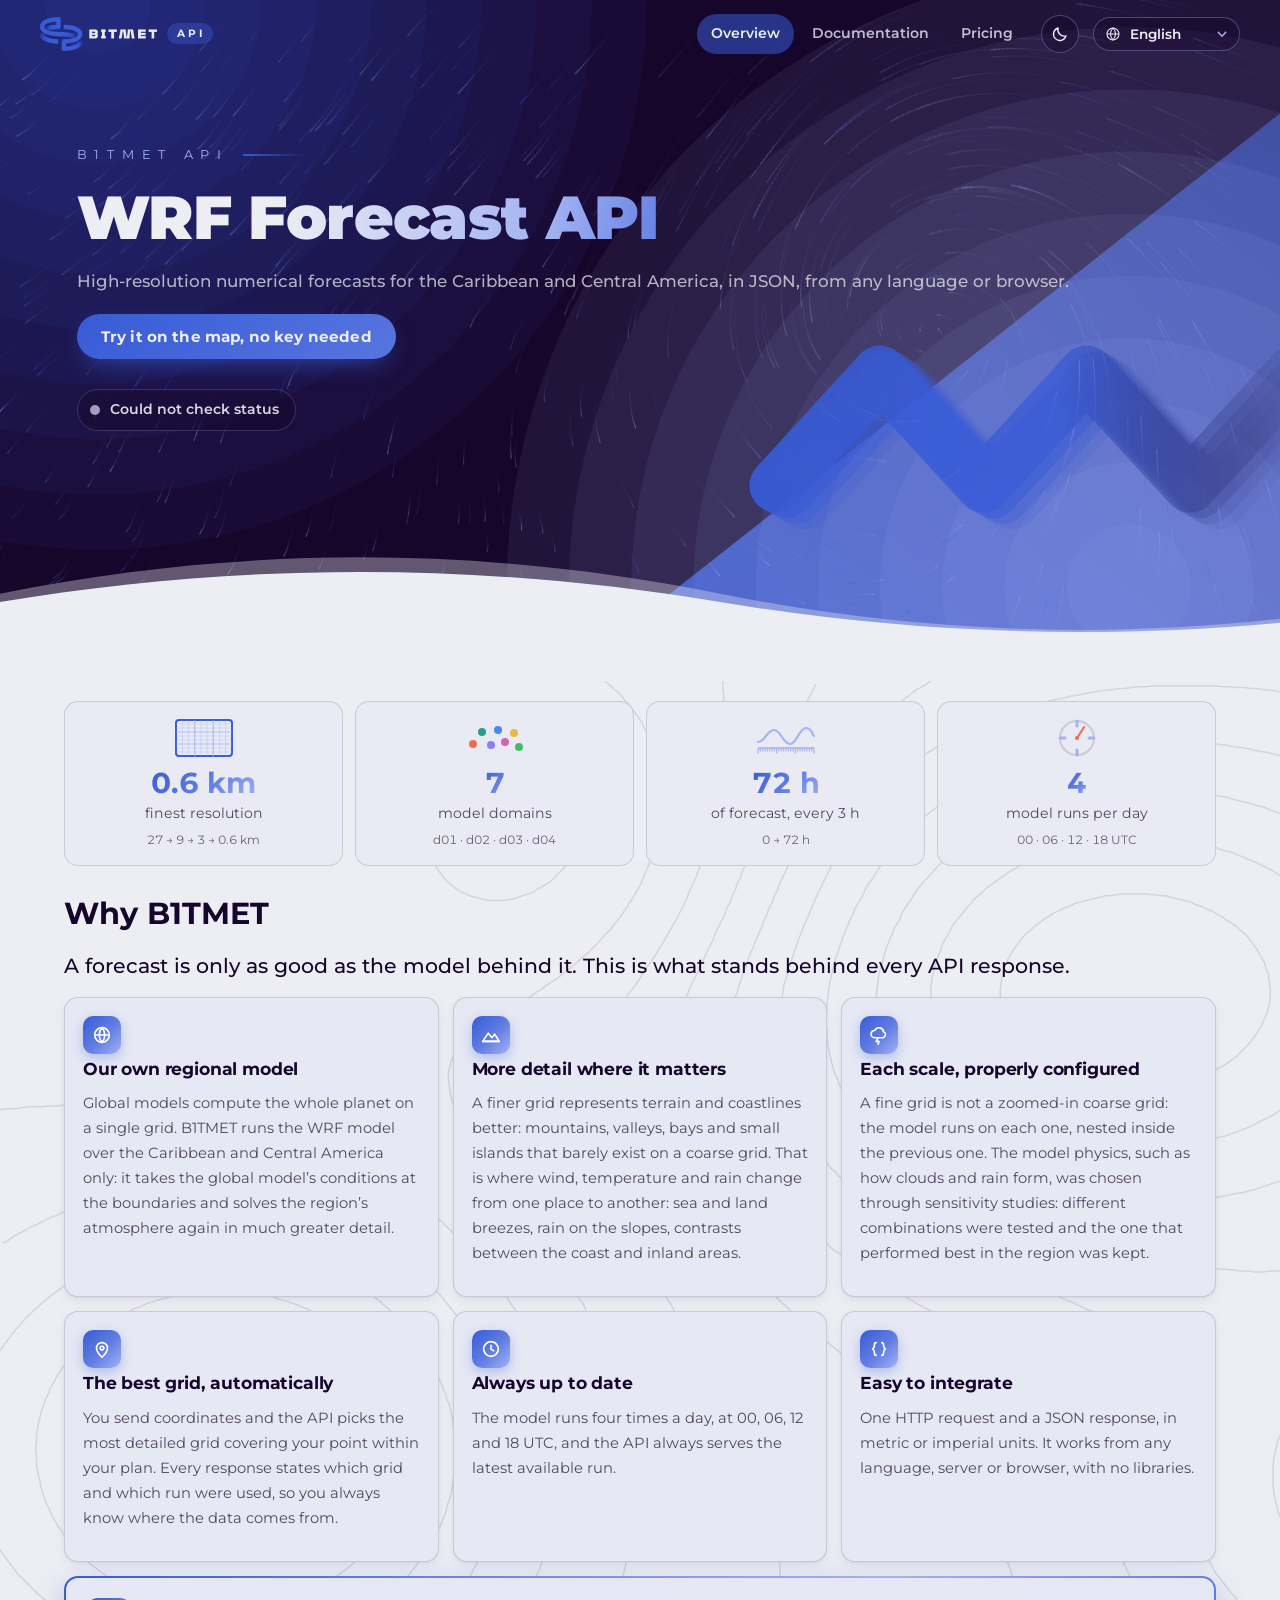
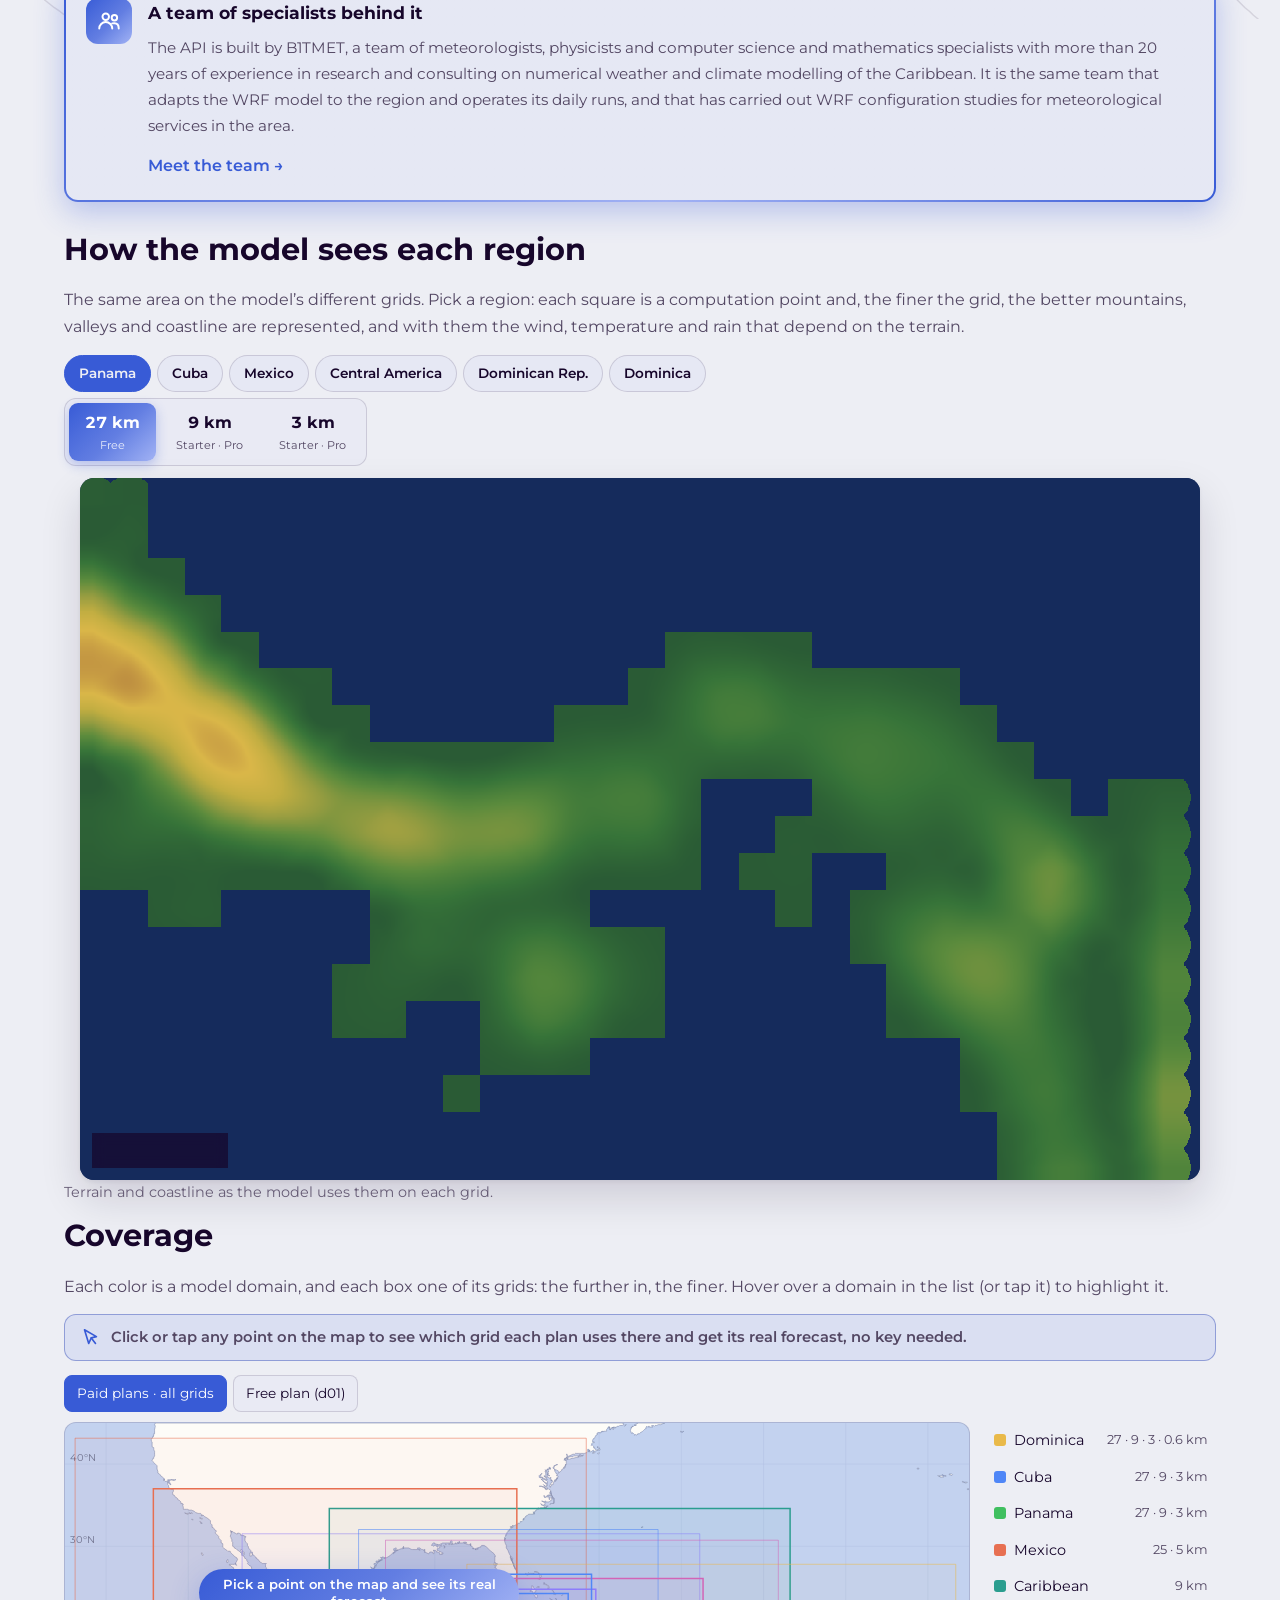
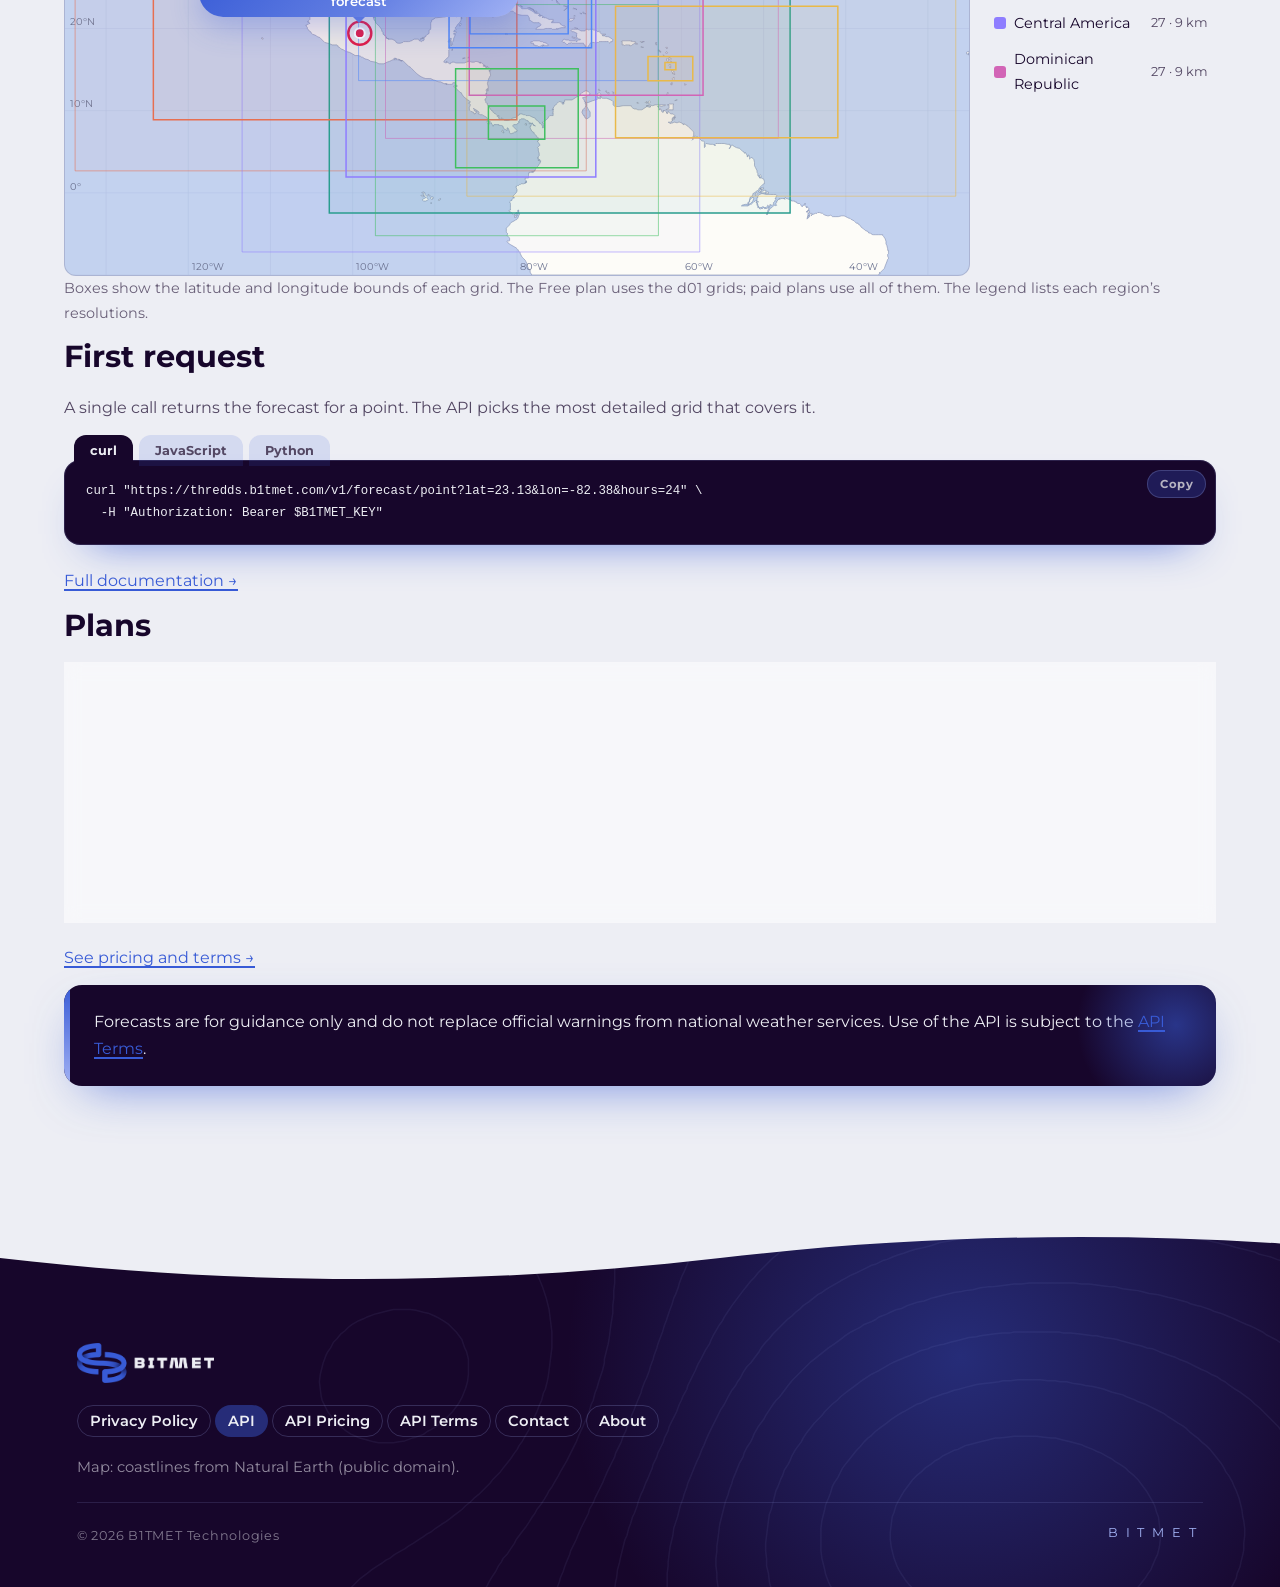
==== commit 9081fb1f: "ready api" ====
--- a/index.html
+++ b/index.html
@@ -9,12 +9,12 @@
     <meta property="og:type" content="website" />
     <meta property="og:site_name" content="B1TMET" />
     <meta property="og:title" content="B1TMET WRF Forecast API" />
-    <meta property="og:description" content="High-resolution WRF forecasts for the Caribbean and Central America, up to 3 km, as JSON. Try it on the map, no key needed." />
+    <meta property="og:description" content="High-resolution WRF forecasts for the Caribbean and Central America, up to 0.6 km, as JSON. Try it on the map, no key needed." />
     <meta property="og:url" content="https://b1tmet.github.io/api/" />
     <meta property="og:image" content="https://b1tmet.github.io/api/assets/og-api.jpg" />
     <meta property="og:image:width" content="1200" />
     <meta property="og:image:height" content="630" />
-    <meta property="og:image:alt" content="B1TMET WRF Forecast API — Caribbean &amp; Central America, up to 3 km" />
+    <meta property="og:image:alt" content="B1TMET WRF Forecast API — Caribbean &amp; Central America, up to 0.6 km" />
     <meta name="twitter:card" content="summary_large_image" />
     <meta name="theme-color" content="#17062b" />
     <link rel="icon" href="favicon.ico" sizes="any" />
@@ -55,7 +55,7 @@
         <a href="index.html" aria-current="page"><span lang="es">Inicio</span><span lang="en">Overview</span><span lang="pt">Início</span><span lang="fr">Aperçu</span><span lang="it">Panoramica</span><span lang="nl">Overzicht</span></a>
         <a href="docs.html"><span lang="es">Documentación</span><span lang="en">Documentation</span><span lang="pt">Documentação</span><span lang="fr">Documentation</span><span lang="it">Documentazione</span><span lang="nl">Documentatie</span></a>
         <a href="precios.html"><span lang="es">Precios</span><span lang="en">Pricing</span><span lang="pt">Preços</span><span lang="fr">Tarifs</span><span lang="it">Prezzi</span><span lang="nl">Prijzen</span></a>
-        <a href="verificacion.html"><span lang="es">Verificación</span><span lang="en">Verification</span><span lang="pt">Verificação</span><span lang="fr">Vérification</span><span lang="it">Verifica</span><span lang="nl">Verificatie</span></a>
+        <!-- <a href="verificacion.html"><span lang="es">Verificación</span><span lang="en">Verification</span><span lang="pt">Verificação</span><span lang="fr">Vérification</span><span lang="it">Verifica</span><span lang="nl">Verificatie</span></a> -->
       </nav>
       <button class="theme" type="button" aria-label="Tema">
         <svg class="moon" viewBox="0 0 24 24" aria-hidden="true"><path d="M20 14.5A8.5 8.5 0 0 1 9.5 4a8.5 8.5 0 1 0 10.5 10.5z"/></svg>
@@ -135,9 +135,9 @@
               <path class="g9" d="M22.7 2V38M41.3 2V38M4 14H60M4 26H60"/>
               <path class="g3" d="M10.2 2V38M16.4 2V38M28.9 2V38M35.1 2V38M47.6 2V38M53.8 2V38M4 6H60M4 10H60M4 18H60M4 22H60M4 30H60M4 34H60"/>
             </svg>
-            <b data-seq="27,9,3" data-unit=" km">3 km</b>
+            <b data-seq="27,9,3,0.6" data-unit=" km">0.6 km</b>
             <div lang="es">resolución máxima</div><div lang="en">finest resolution</div><div lang="pt">resolução máxima</div><div lang="fr">résolution maximale</div><div lang="it">risoluzione massima</div><div lang="nl">hoogste resolutie</div>
-            <small class="sub">27 → 9 → 3 km</small>
+            <small class="sub">27 → 9 → 3 → 0.6 km</small>
           </a>
           <a class="stat" href="#cobertura" data-act="doms">
             <svg class="viz" viewBox="0 0 64 40" aria-hidden="true">
@@ -145,7 +145,7 @@
             </svg>
             <b data-to="7">7</b>
             <div lang="es">dominios del modelo</div><div lang="en">model domains</div><div lang="pt">domínios do modelo</div><div lang="fr">domaines du modèle</div><div lang="it">domini del modello</div><div lang="nl">modeldomeinen</div>
-            <small class="sub">d01 · d02 · d03</small>
+            <small class="sub">d01 · d02 · d03 · d04</small>
           </a>
           <a class="stat" href="docs.html#es-point" data-doc="point">
             <svg class="viz" viewBox="0 0 64 40" aria-hidden="true">
@@ -483,12 +483,12 @@
           <ul class="legend" id="legend"></ul>
         </div>
         <div class="pick" id="pick" aria-live="polite"></div>
-        <p class="muted" lang="es">Los recuadros son los límites en latitud y longitud de cada malla. El plan Free usa las mallas d01; los planes de pago, todas.</p>
-        <p class="muted" lang="en">Boxes show the latitude and longitude bounds of each grid. The Free plan uses the d01 grids; paid plans use all of them.</p>
-        <p class="muted" lang="pt">Os retângulos mostram os limites de latitude e longitude de cada grade. O plano Free usa as grades d01; os planos pagos, todas.</p>
-        <p class="muted" lang="fr">Les cadres indiquent les limites en latitude et longitude de chaque grille. L'offre Free utilise les grilles d01 ; les offres payantes, toutes.</p>
-        <p class="muted" lang="it">I riquadri indicano i limiti in latitudine e longitudine di ciascuna griglia. Il piano Free usa le griglie d01; i piani a pagamento, tutte.</p>
-        <p class="muted" lang="nl">De kaders tonen de breedte- en lengtegrenzen van elk rooster. Het Free-abonnement gebruikt de d01-roosters; betaalde abonnementen alle roosters.</p>
+        <p class="muted" lang="es">Los recuadros son los límites en latitud y longitud de cada malla. El plan Free usa las mallas d01; los planes de pago, todas. La leyenda indica las resoluciones de cada región.</p>
+        <p class="muted" lang="en">Boxes show the latitude and longitude bounds of each grid. The Free plan uses the d01 grids; paid plans use all of them. The legend lists each region’s resolutions.</p>
+        <p class="muted" lang="pt">Os retângulos mostram os limites de latitude e longitude de cada grade. O plano Free usa as grades d01; os planos pagos, todas. A legenda indica as resoluções de cada região.</p>
+        <p class="muted" lang="fr">Les cadres indiquent les limites en latitude et longitude de chaque grille. L'offre Free utilise les grilles d01 ; les offres payantes, toutes. La légende indique les résolutions de chaque région.</p>
+        <p class="muted" lang="it">I riquadri indicano i limiti in latitudine e longitudine di ciascuna griglia. Il piano Free usa le griglie d01; i piani a pagamento, tutte. La legenda indica le risoluzioni di ciascuna regione.</p>
+        <p class="muted" lang="nl">De kaders tonen de breedte- en lengtegrenzen van elk rooster. Het Free-abonnement gebruikt de d01-roosters; betaalde abonnementen alle roosters. De legenda toont de resoluties van elke regio.</p>
 
         <h2 lang="es">Primera petición</h2>
         <h2 lang="en">First request</h2>
@@ -538,44 +538,44 @@
         <div class="tbl" lang="es"><table>
           <tr><th>Plan</th><th>Precio</th><th>Peticiones/día</th><th>Por minuto</th><th>Horizonte</th><th>Mallas</th></tr>
           <tr><td><b>Free</b></td><td><span data-plan="free" data-campo="precio_mes">0</span> USD/mes</td><td><span data-plan="free" data-campo="por_dia">500</span></td><td><span data-plan="free" data-campo="por_minuto">10</span></td><td><span data-plan="free" data-campo="horas_max">24</span> h</td><td>d01 (9–27 km)</td></tr>
-          <tr><td><b>Starter</b></td><td><span data-plan="starter" data-campo="precio_mes">19</span> USD/mes</td><td><span data-plan="starter" data-campo="por_dia">5 000</span></td><td><span data-plan="starter" data-campo="por_minuto">30</span></td><td><span data-plan="starter" data-campo="horas_max">72</span> h</td><td>todas (hasta 3 km)</td></tr>
-          <tr><td><b>Pro</b></td><td><span data-plan="pro" data-campo="precio_mes">79</span> USD/mes</td><td><span data-plan="pro" data-campo="por_dia">20 000</span></td><td><span data-plan="pro" data-campo="por_minuto">60</span></td><td><span data-plan="pro" data-campo="horas_max">72</span> h</td><td>todas (hasta 3 km)</td></tr>
-          <tr><td><b>Enterprise</b></td><td>desde <span data-plan="enterprise" data-campo="precio_mes">199</span> USD/mes</td><td>a medida</td><td>a medida</td><td><span data-plan="enterprise" data-campo="horas_max">72</span> h</td><td>todas (hasta 3 km)</td></tr>
+          <tr><td><b>Starter</b></td><td><span data-plan="starter" data-campo="precio_mes">19</span> USD/mes</td><td><span data-plan="starter" data-campo="por_dia">5 000</span></td><td><span data-plan="starter" data-campo="por_minuto">30</span></td><td><span data-plan="starter" data-campo="horas_max">72</span> h</td><td>todas</td></tr>
+          <tr><td><b>Pro</b></td><td><span data-plan="pro" data-campo="precio_mes">79</span> USD/mes</td><td><span data-plan="pro" data-campo="por_dia">20 000</span></td><td><span data-plan="pro" data-campo="por_minuto">60</span></td><td><span data-plan="pro" data-campo="horas_max">72</span> h</td><td>todas</td></tr>
+          <tr><td><b>Enterprise</b></td><td>desde <span data-plan="enterprise" data-campo="precio_mes">199</span> USD/mes</td><td>a medida</td><td>a medida</td><td><span data-plan="enterprise" data-campo="horas_max">72</span> h</td><td>todas</td></tr>
         </table></div>
         <div class="tbl" lang="en"><table>
           <tr><th>Plan</th><th>Price</th><th>Requests/day</th><th>Per minute</th><th>Horizon</th><th>Grids</th></tr>
           <tr><td><b>Free</b></td><td><span data-plan="free" data-campo="precio_mes">0</span> USD/month</td><td><span data-plan="free" data-campo="por_dia">500</span></td><td><span data-plan="free" data-campo="por_minuto">10</span></td><td><span data-plan="free" data-campo="horas_max">24</span> h</td><td>d01 (9–27 km)</td></tr>
-          <tr><td><b>Starter</b></td><td><span data-plan="starter" data-campo="precio_mes">19</span> USD/month</td><td><span data-plan="starter" data-campo="por_dia">5,000</span></td><td><span data-plan="starter" data-campo="por_minuto">30</span></td><td><span data-plan="starter" data-campo="horas_max">72</span> h</td><td>all (down to 3 km)</td></tr>
-          <tr><td><b>Pro</b></td><td><span data-plan="pro" data-campo="precio_mes">79</span> USD/month</td><td><span data-plan="pro" data-campo="por_dia">20,000</span></td><td><span data-plan="pro" data-campo="por_minuto">60</span></td><td><span data-plan="pro" data-campo="horas_max">72</span> h</td><td>all (down to 3 km)</td></tr>
-          <tr><td><b>Enterprise</b></td><td>from <span data-plan="enterprise" data-campo="precio_mes">199</span> USD/month</td><td>custom</td><td>custom</td><td><span data-plan="enterprise" data-campo="horas_max">72</span> h</td><td>all (down to 3 km)</td></tr>
+          <tr><td><b>Starter</b></td><td><span data-plan="starter" data-campo="precio_mes">19</span> USD/month</td><td><span data-plan="starter" data-campo="por_dia">5,000</span></td><td><span data-plan="starter" data-campo="por_minuto">30</span></td><td><span data-plan="starter" data-campo="horas_max">72</span> h</td><td>all</td></tr>
+          <tr><td><b>Pro</b></td><td><span data-plan="pro" data-campo="precio_mes">79</span> USD/month</td><td><span data-plan="pro" data-campo="por_dia">20,000</span></td><td><span data-plan="pro" data-campo="por_minuto">60</span></td><td><span data-plan="pro" data-campo="horas_max">72</span> h</td><td>all</td></tr>
+          <tr><td><b>Enterprise</b></td><td>from <span data-plan="enterprise" data-campo="precio_mes">199</span> USD/month</td><td>custom</td><td>custom</td><td><span data-plan="enterprise" data-campo="horas_max">72</span> h</td><td>all</td></tr>
         </table></div>
         <div class="tbl" lang="pt"><table>
           <tr><th>Plano</th><th>Preço</th><th>Requisições/dia</th><th>Por minuto</th><th>Horizonte</th><th>Grades</th></tr>
           <tr><td><b>Free</b></td><td><span data-plan="free" data-campo="precio_mes">0</span> USD/mês</td><td><span data-plan="free" data-campo="por_dia">500</span></td><td><span data-plan="free" data-campo="por_minuto">10</span></td><td><span data-plan="free" data-campo="horas_max">24</span> h</td><td>d01 (9–27 km)</td></tr>
-          <tr><td><b>Starter</b></td><td><span data-plan="starter" data-campo="precio_mes">19</span> USD/mês</td><td><span data-plan="starter" data-campo="por_dia">5.000</span></td><td><span data-plan="starter" data-campo="por_minuto">30</span></td><td><span data-plan="starter" data-campo="horas_max">72</span> h</td><td>todas (até 3 km)</td></tr>
-          <tr><td><b>Pro</b></td><td><span data-plan="pro" data-campo="precio_mes">79</span> USD/mês</td><td><span data-plan="pro" data-campo="por_dia">20.000</span></td><td><span data-plan="pro" data-campo="por_minuto">60</span></td><td><span data-plan="pro" data-campo="horas_max">72</span> h</td><td>todas (até 3 km)</td></tr>
-          <tr><td><b>Enterprise</b></td><td>a partir de <span data-plan="enterprise" data-campo="precio_mes">199</span> USD/mês</td><td>sob medida</td><td>sob medida</td><td><span data-plan="enterprise" data-campo="horas_max">72</span> h</td><td>todas (até 3 km)</td></tr>
+          <tr><td><b>Starter</b></td><td><span data-plan="starter" data-campo="precio_mes">19</span> USD/mês</td><td><span data-plan="starter" data-campo="por_dia">5.000</span></td><td><span data-plan="starter" data-campo="por_minuto">30</span></td><td><span data-plan="starter" data-campo="horas_max">72</span> h</td><td>todas</td></tr>
+          <tr><td><b>Pro</b></td><td><span data-plan="pro" data-campo="precio_mes">79</span> USD/mês</td><td><span data-plan="pro" data-campo="por_dia">20.000</span></td><td><span data-plan="pro" data-campo="por_minuto">60</span></td><td><span data-plan="pro" data-campo="horas_max">72</span> h</td><td>todas</td></tr>
+          <tr><td><b>Enterprise</b></td><td>a partir de <span data-plan="enterprise" data-campo="precio_mes">199</span> USD/mês</td><td>sob medida</td><td>sob medida</td><td><span data-plan="enterprise" data-campo="horas_max">72</span> h</td><td>todas</td></tr>
         </table></div>
         <div class="tbl" lang="fr"><table>
           <tr><th>Offre</th><th>Prix</th><th>Requêtes/jour</th><th>Par minute</th><th>Horizon</th><th>Grilles</th></tr>
           <tr><td><b>Free</b></td><td><span data-plan="free" data-campo="precio_mes">0</span> USD/mois</td><td><span data-plan="free" data-campo="por_dia">500</span></td><td><span data-plan="free" data-campo="por_minuto">10</span></td><td><span data-plan="free" data-campo="horas_max">24</span> h</td><td>d01 (9–27 km)</td></tr>
-          <tr><td><b>Starter</b></td><td><span data-plan="starter" data-campo="precio_mes">19</span> USD/mois</td><td><span data-plan="starter" data-campo="por_dia">5 000</span></td><td><span data-plan="starter" data-campo="por_minuto">30</span></td><td><span data-plan="starter" data-campo="horas_max">72</span> h</td><td>toutes (jusqu'à 3 km)</td></tr>
-          <tr><td><b>Pro</b></td><td><span data-plan="pro" data-campo="precio_mes">79</span> USD/mois</td><td><span data-plan="pro" data-campo="por_dia">20 000</span></td><td><span data-plan="pro" data-campo="por_minuto">60</span></td><td><span data-plan="pro" data-campo="horas_max">72</span> h</td><td>toutes (jusqu'à 3 km)</td></tr>
-          <tr><td><b>Enterprise</b></td><td>à partir de <span data-plan="enterprise" data-campo="precio_mes">199</span> USD/mois</td><td>sur mesure</td><td>sur mesure</td><td><span data-plan="enterprise" data-campo="horas_max">72</span> h</td><td>toutes (jusqu'à 3 km)</td></tr>
+          <tr><td><b>Starter</b></td><td><span data-plan="starter" data-campo="precio_mes">19</span> USD/mois</td><td><span data-plan="starter" data-campo="por_dia">5 000</span></td><td><span data-plan="starter" data-campo="por_minuto">30</span></td><td><span data-plan="starter" data-campo="horas_max">72</span> h</td><td>toutes</td></tr>
+          <tr><td><b>Pro</b></td><td><span data-plan="pro" data-campo="precio_mes">79</span> USD/mois</td><td><span data-plan="pro" data-campo="por_dia">20 000</span></td><td><span data-plan="pro" data-campo="por_minuto">60</span></td><td><span data-plan="pro" data-campo="horas_max">72</span> h</td><td>toutes</td></tr>
+          <tr><td><b>Enterprise</b></td><td>à partir de <span data-plan="enterprise" data-campo="precio_mes">199</span> USD/mois</td><td>sur mesure</td><td>sur mesure</td><td><span data-plan="enterprise" data-campo="horas_max">72</span> h</td><td>toutes</td></tr>
         </table></div>
         <div class="tbl" lang="it"><table>
           <tr><th>Piano</th><th>Prezzo</th><th>Richieste/giorno</th><th>Al minuto</th><th>Orizzonte</th><th>Griglie</th></tr>
           <tr><td><b>Free</b></td><td><span data-plan="free" data-campo="precio_mes">0</span> USD/mese</td><td><span data-plan="free" data-campo="por_dia">500</span></td><td><span data-plan="free" data-campo="por_minuto">10</span></td><td><span data-plan="free" data-campo="horas_max">24</span> h</td><td>d01 (9–27 km)</td></tr>
-          <tr><td><b>Starter</b></td><td><span data-plan="starter" data-campo="precio_mes">19</span> USD/mese</td><td><span data-plan="starter" data-campo="por_dia">5.000</span></td><td><span data-plan="starter" data-campo="por_minuto">30</span></td><td><span data-plan="starter" data-campo="horas_max">72</span> h</td><td>tutte (fino a 3 km)</td></tr>
-          <tr><td><b>Pro</b></td><td><span data-plan="pro" data-campo="precio_mes">79</span> USD/mese</td><td><span data-plan="pro" data-campo="por_dia">20.000</span></td><td><span data-plan="pro" data-campo="por_minuto">60</span></td><td><span data-plan="pro" data-campo="horas_max">72</span> h</td><td>tutte (fino a 3 km)</td></tr>
-          <tr><td><b>Enterprise</b></td><td>da <span data-plan="enterprise" data-campo="precio_mes">199</span> USD/mese</td><td>su misura</td><td>su misura</td><td><span data-plan="enterprise" data-campo="horas_max">72</span> h</td><td>tutte (fino a 3 km)</td></tr>
+          <tr><td><b>Starter</b></td><td><span data-plan="starter" data-campo="precio_mes">19</span> USD/mese</td><td><span data-plan="starter" data-campo="por_dia">5.000</span></td><td><span data-plan="starter" data-campo="por_minuto">30</span></td><td><span data-plan="starter" data-campo="horas_max">72</span> h</td><td>tutte</td></tr>
+          <tr><td><b>Pro</b></td><td><span data-plan="pro" data-campo="precio_mes">79</span> USD/mese</td><td><span data-plan="pro" data-campo="por_dia">20.000</span></td><td><span data-plan="pro" data-campo="por_minuto">60</span></td><td><span data-plan="pro" data-campo="horas_max">72</span> h</td><td>tutte</td></tr>
+          <tr><td><b>Enterprise</b></td><td>da <span data-plan="enterprise" data-campo="precio_mes">199</span> USD/mese</td><td>su misura</td><td>su misura</td><td><span data-plan="enterprise" data-campo="horas_max">72</span> h</td><td>tutte</td></tr>
         </table></div>
         <div class="tbl" lang="nl"><table>
           <tr><th>Abonnement</th><th>Prijs</th><th>Verzoeken/dag</th><th>Per minuut</th><th>Horizon</th><th>Roosters</th></tr>
           <tr><td><b>Free</b></td><td><span data-plan="free" data-campo="precio_mes">0</span> USD/maand</td><td><span data-plan="free" data-campo="por_dia">500</span></td><td><span data-plan="free" data-campo="por_minuto">10</span></td><td><span data-plan="free" data-campo="horas_max">24</span> h</td><td>d01 (9–27 km)</td></tr>
-          <tr><td><b>Starter</b></td><td><span data-plan="starter" data-campo="precio_mes">19</span> USD/maand</td><td><span data-plan="starter" data-campo="por_dia">5.000</span></td><td><span data-plan="starter" data-campo="por_minuto">30</span></td><td><span data-plan="starter" data-campo="horas_max">72</span> h</td><td>alle (tot 3 km)</td></tr>
-          <tr><td><b>Pro</b></td><td><span data-plan="pro" data-campo="precio_mes">79</span> USD/maand</td><td><span data-plan="pro" data-campo="por_dia">20.000</span></td><td><span data-plan="pro" data-campo="por_minuto">60</span></td><td><span data-plan="pro" data-campo="horas_max">72</span> h</td><td>alle (tot 3 km)</td></tr>
-          <tr><td><b>Enterprise</b></td><td>vanaf <span data-plan="enterprise" data-campo="precio_mes">199</span> USD/maand</td><td>op maat</td><td>op maat</td><td><span data-plan="enterprise" data-campo="horas_max">72</span> h</td><td>alle (tot 3 km)</td></tr>
+          <tr><td><b>Starter</b></td><td><span data-plan="starter" data-campo="precio_mes">19</span> USD/maand</td><td><span data-plan="starter" data-campo="por_dia">5.000</span></td><td><span data-plan="starter" data-campo="por_minuto">30</span></td><td><span data-plan="starter" data-campo="horas_max">72</span> h</td><td>alle</td></tr>
+          <tr><td><b>Pro</b></td><td><span data-plan="pro" data-campo="precio_mes">79</span> USD/maand</td><td><span data-plan="pro" data-campo="por_dia">20.000</span></td><td><span data-plan="pro" data-campo="por_minuto">60</span></td><td><span data-plan="pro" data-campo="horas_max">72</span> h</td><td>alle</td></tr>
+          <tr><td><b>Enterprise</b></td><td>vanaf <span data-plan="enterprise" data-campo="precio_mes">199</span> USD/maand</td><td>op maat</td><td>op maat</td><td><span data-plan="enterprise" data-campo="horas_max">72</span> h</td><td>alle</td></tr>
         </table></div>
         <p lang="es"><a href="precios.html">Ver precios y condiciones →</a></p>
         <p lang="en"><a href="precios.html">See pricing and terms →</a></p>
@@ -681,9 +681,9 @@
           { k: "mexico",         c: "#e76f51", g: [[2.67, -133.77, 43.15, -71.57, 25, "d01"], [8.90, -124.25, 36.99, -80.02, 5, "d02"]] },
           { k: "caribe",         c: "#2a9d8f", g: [[-2.45, -102.84, 34.59, -46.77, 9, "d01"]] },
           { k: "centro_america", c: "#8e7dff", g: [[-7.20, -113.45, 31.52, -57.76, 27, "d01"], [1.93, -100.80, 24.77, -70.41, 9, "d02"]] },
-          { k: "dominica",       c: "#e9b949", g: [[-0.41, -86.10, 27.81, -26.61, 27, "d01"], [6.71, -68.01, 22.71, -40.96, 9, "d02"]] },
+          { k: "dominica",       c: "#e9b949", g: [[-0.41, -86.10, 27.81, -26.61, 27, "d01"], [6.71, -68.01, 22.71, -40.96, 9, "d02"],[13.64, -64.06,16.58, -58.61, 3, "d03"], [14.97, -62.00, 15.87, -60.67, 0.6, "d04"]] },
           { k: "dominicana",     c: "#d264b6", g: [[6.62, -96.00, 30.74, -48.20, 27, "d01"], [11.86, -85.81, 26.07, -57.36, 9, "d02"]] },
-          { k: "cuba",           c: "#4f86f7", g: [[13.65, -99.28, 32.04, -62.83, 27, "d01"], [17.64, -88.27, 26.60, -70.93, 9, "d02"]] },
+          { k: "cuba",           c: "#4f86f7", g: [[13.65, -99.28, 32.04, -62.83, 27, "d01"], [17.64, -88.27, 26.60, -70.93, 9, "d02"],[19.34, -85.72, 24.26, -73.77, 3, "d03"]] },
           { k: "panama",         c: "#3fbf5f", g: [[-5.22, -97.23, 22.91, -62.79, 27, "d01"], [3.05, -87.47, 15.09, -72.55, 9, "d02"], [6.53, -83.48, 10.56, -76.62, 3, "d03"]] }
         ];
         var NS = "http://www.w3.org/2000/svg";
@@ -717,7 +717,7 @@
         var API = /^http:\/\/(localhost|127\.0\.0\.1)(:\d+)?$/.test(location.origin) ? location.origin : "https://thredds.b1tmet.com";
         var pick = null, pickEl = document.getElementById("pick"), gPin = document.getElementById("pin"), svgMap = document.getElementById("map");
 
-        // Misma regla que la API (domain=auto): primero el grid más anidado (d03 > d02 > d01);
+        // Misma regla que la API (domain=auto): primero el grid más anidado (d04 > d03 > d02 > d01);
         // a igual grid, el dominio con el centro más cercano al punto. Free: solo d01.
         function hav(a1, o1, a2, o2) {               // km, como haversineKm de la API
           var r = Math.PI / 180, dA = (a2 - a1) * r, dO = (o2 - o1) * r;
@@ -1078,10 +1078,10 @@
           io.observe(stats);
         } else stats.classList.add("go");
 
-        // Las dos primeras llevan al mapa: 3 km fija Panamá (malla d03); 7 dominios los muestra todos
+        // Las dos primeras llevan al mapa: 0.6 km fija Dominica (malla d04); 7 dominios los muestra todos
         stats.querySelectorAll("[data-act]").forEach(function (a) {
           a.addEventListener("click", function () {
-            view = "best"; pinned = a.dataset.act === "res" ? "panama" : null; render();
+            view = "best"; pinned = a.dataset.act === "res" ? "dominica" : null; render();
           });
         });
         // La documentación existe en español e inglés
@@ -1106,7 +1106,9 @@
         function check(retries) {
           var ctl = window.AbortController ? new AbortController() : null;
           var to = setTimeout(function () { if (ctl) ctl.abort(); }, 15000);
-          fetch("https://thredds.b1tmet.com/v1/status", { cache: "no-store", signal: ctl ? ctl.signal : undefined })
+          // fetch("https://thredds.b1tmet.com/v1/status", { cache: "no-store", signal: ctl ? ctl.signal : undefined })
+          fetch(API + "/v1/status", { cache: "no-store", signal: ctl ? ctl.signal : undefined })
+
             .then(function (r) { return r.ok ? r.json() : Promise.reject(); })
             .then(function (j) { clearTimeout(to); setState(j.status === "ok" ? "ok" : "degraded"); })
             .catch(function () { clearTimeout(to); if (retries > 0) check(retries - 1); else setState("unknown"); });
@@ -1134,7 +1136,62 @@
         var box = document.getElementById("relieve");
         if (!box) return;
         // [malla, km, puntos sobre tierra en la ventana, (sin uso)]
-        var R = {"panama":{"w":1200,"h":712,"g":[["d01",27,229,1110],["d02",9,1624,2170],["d03",3,13188,2781]]},"cuba":{"w":1200,"h":441,"g":[["d01",27,202,431],["d02",9,1555,539]]},"mexico":{"w":1200,"h":777,"g":[["d01",25,5281,2529],["d02",5,125678,4233]]},"centro_america":{"w":1200,"h":868,"g":[["d01",27,1096,2452],["d02",9,8739,2722]]},"dominicana":{"w":1200,"h":557,"g":[["d01",27,155,1773],["d02",9,1153,2106]]},"dominica":{"w":822,"h":900,"g":[["d01",27,39,110],["d02",9,198,392]]}};
+
+        var R = {
+          "panama":{
+            "w":1435,
+            "h":900,
+            "g":[
+              ["d01",27,256,1930],
+              ["d02",9,1854,2762],
+              ["d03",3,13188,3107]
+            ]
+          },
+          "cuba":{
+            "w":1899,
+            "h":900,
+            "g":[
+              ["d01",27,162,256],
+              ["d02",9,1387,887],
+              ["d03",3,12652,1380]
+            ]
+          },
+          "mexico":{
+            "w":1295,
+            "h":900,
+            "g":[
+              ["d01",25,8839,3046],
+              ["d02",5,202045,4233]
+            ]
+          },
+          "centro_america":{
+            "w":1200,
+            "h":933,
+            "g":[
+              ["d01",27,3101,3405],
+              ["d02",9,26686,4479]
+            ]
+          },
+          "dominicana":{
+            "w":1669,
+            "h":900,
+            "g":[
+              ["d01",27,521,1773],
+              ["d02",9,4355,2141]
+            ]
+          },
+          "dominica":{
+            "w":1200,
+            "h":972,
+            "g":[
+              ["d01",27,3,250],
+              ["d02",9,26,450],
+              ["d03",3,236,990],
+              ["d04",0.6,2323,1166]
+            ]
+            }
+          };
+
         var NAME = {
           es: { panama: "Panamá", cuba: "Cuba", mexico: "México", centro_america: "Centroamérica", dominicana: "Rep. Dominicana", dominica: "Dominica" },
           en: { panama: "Panama", cuba: "Cuba", mexico: "Mexico", centro_america: "Central America", dominicana: "Dominican Rep.", dominica: "Dominica" },
@@ -1191,7 +1248,7 @@
           var x = gs.filter(function (y) { return y[0] === cur; })[0];
           var base = gs[0][2];                                  // puntos sobre tierra de la malla Free (d01)
           info.textContent = !x ? "" : t.st.replace("{n}", nf(x[2])) +
-            (x[0] !== "d01" && base ? t.x.replace("{x}", nf(Math.round(x[2] / base))) : "");
+            (x[0] !== "d01" && base >= 20 ? t.x.replace("{x}", nf(Math.round(x[2] / base))) : "");
           noteEl.textContent = t.note;
           Object.keys(imgs).forEach(function (k) { var im = imgs[k]; var g = k.slice(-3);
             im.alt = t.alt.replace("{r}", NAME[l][k.slice(0, -3)]).replace("{k}", (R[k.slice(0, -3)].g.filter(function (y) { return y[0] === g; })[0] || [0, ""])[1]); });
